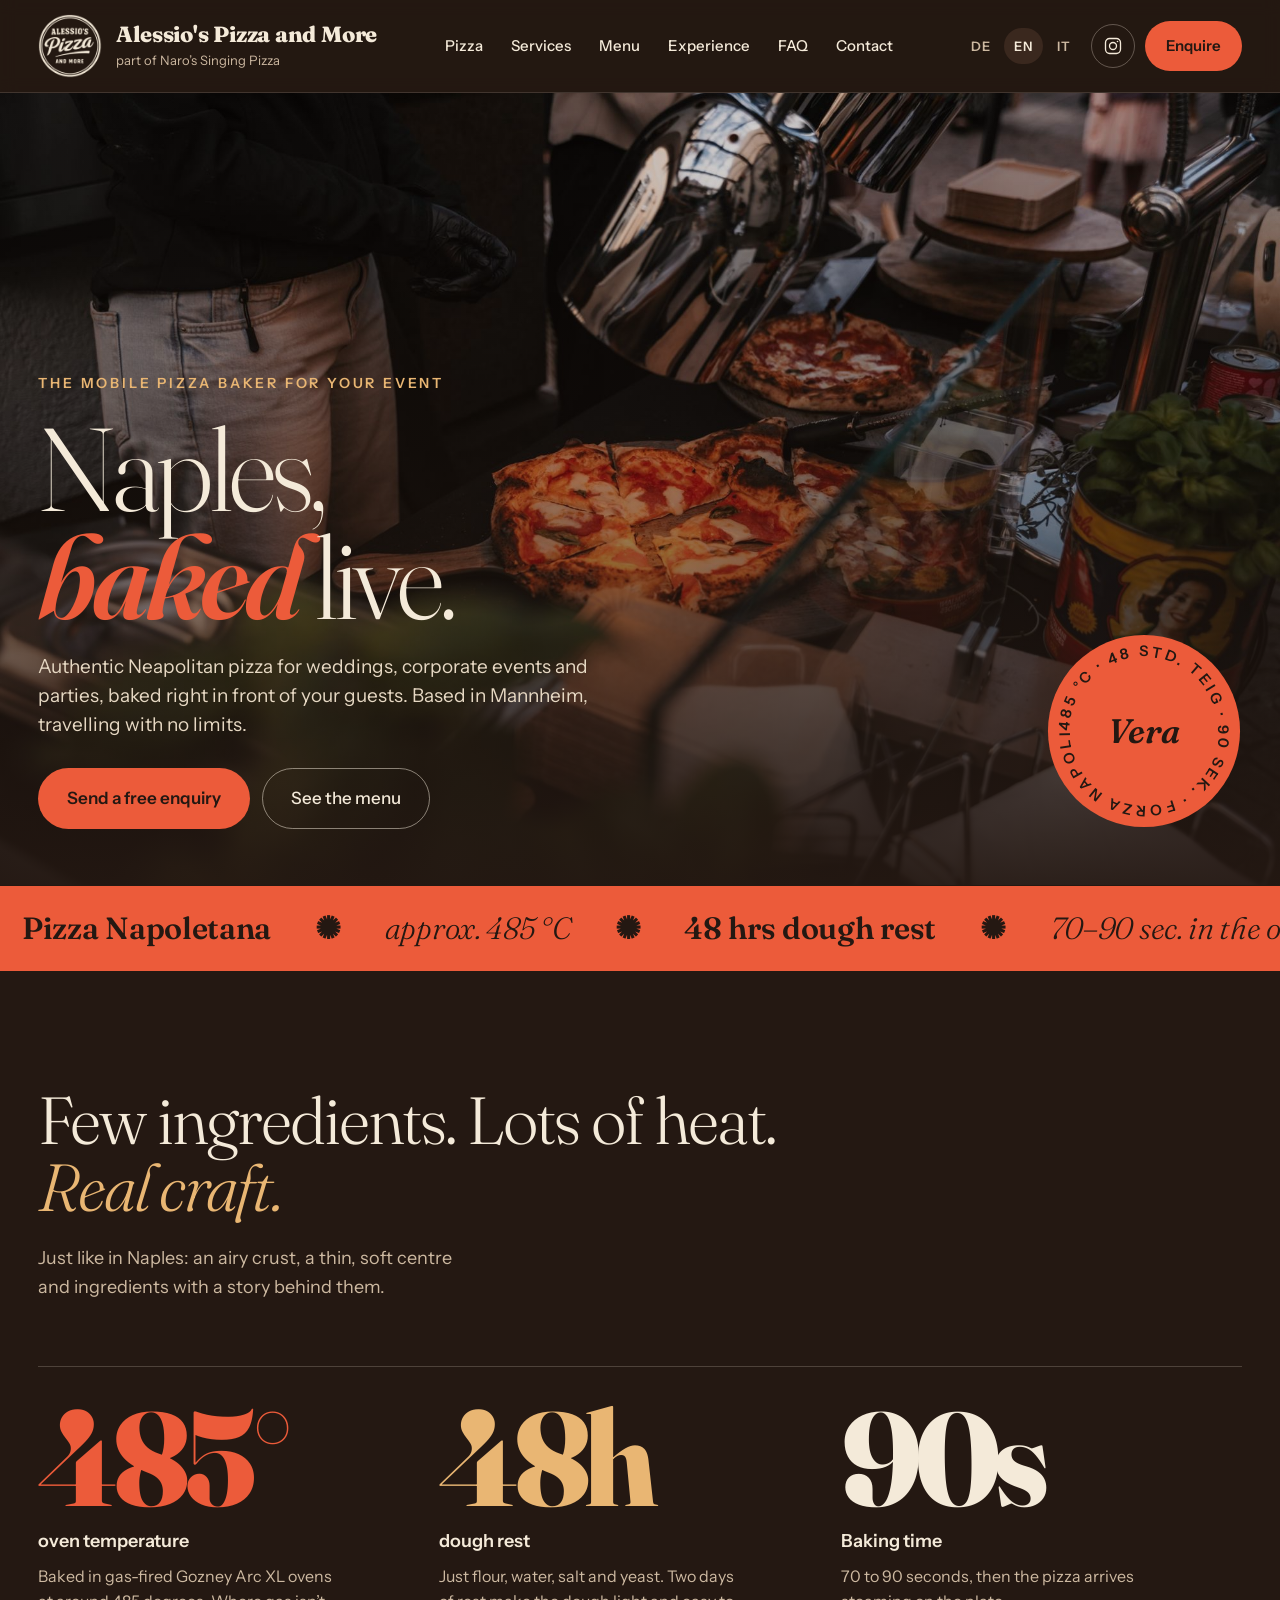
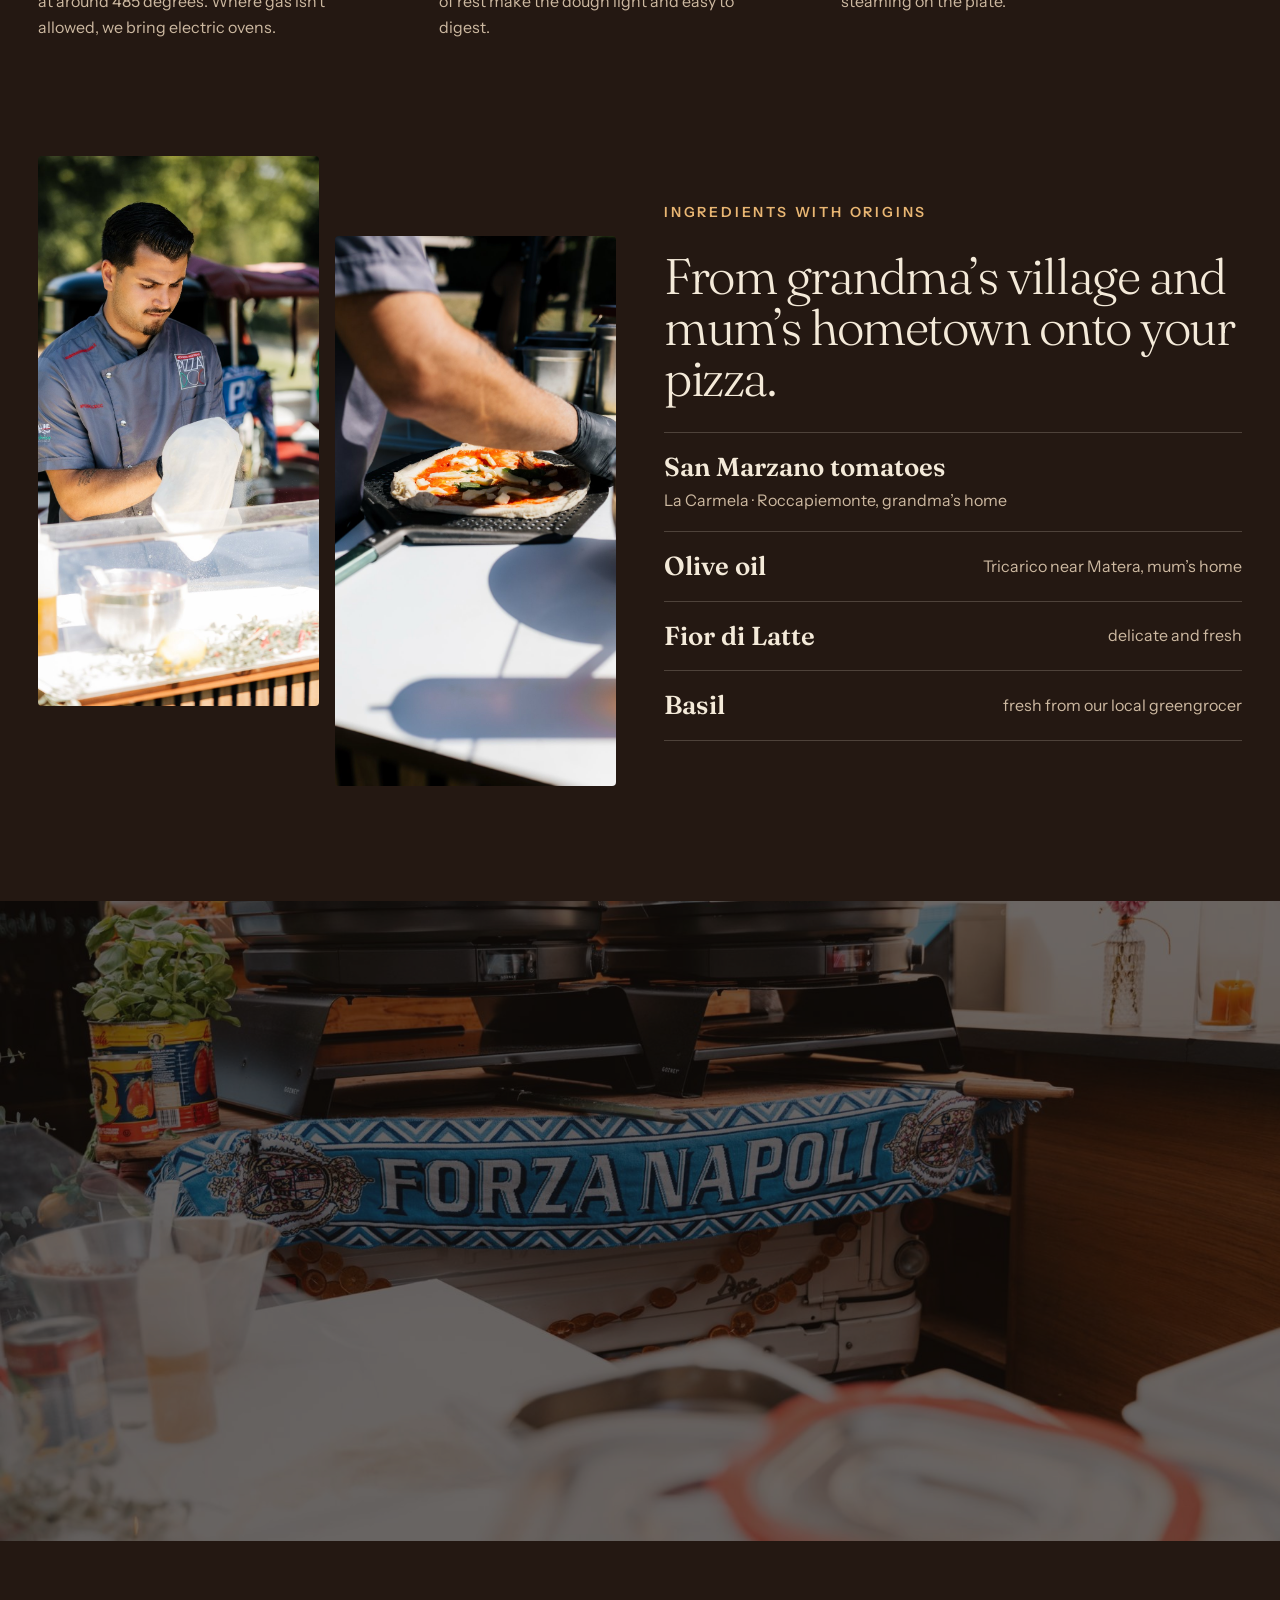
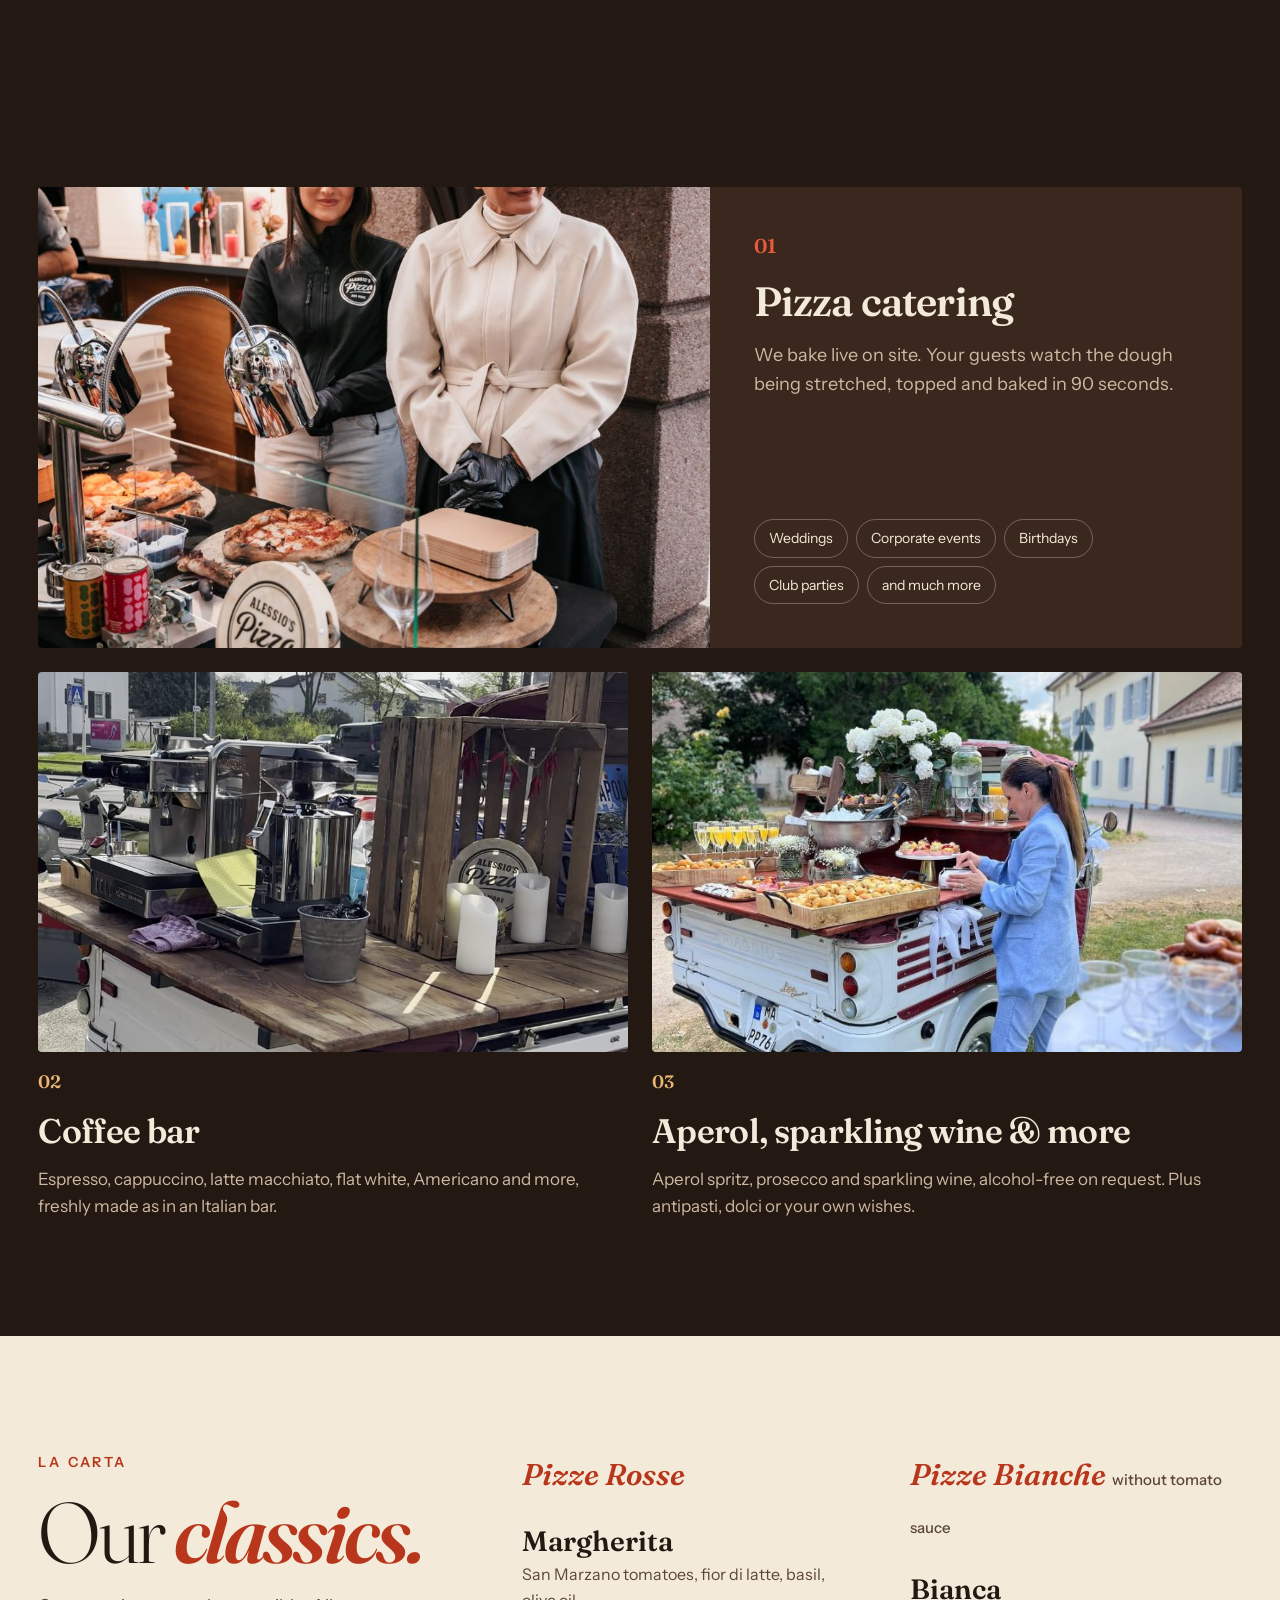
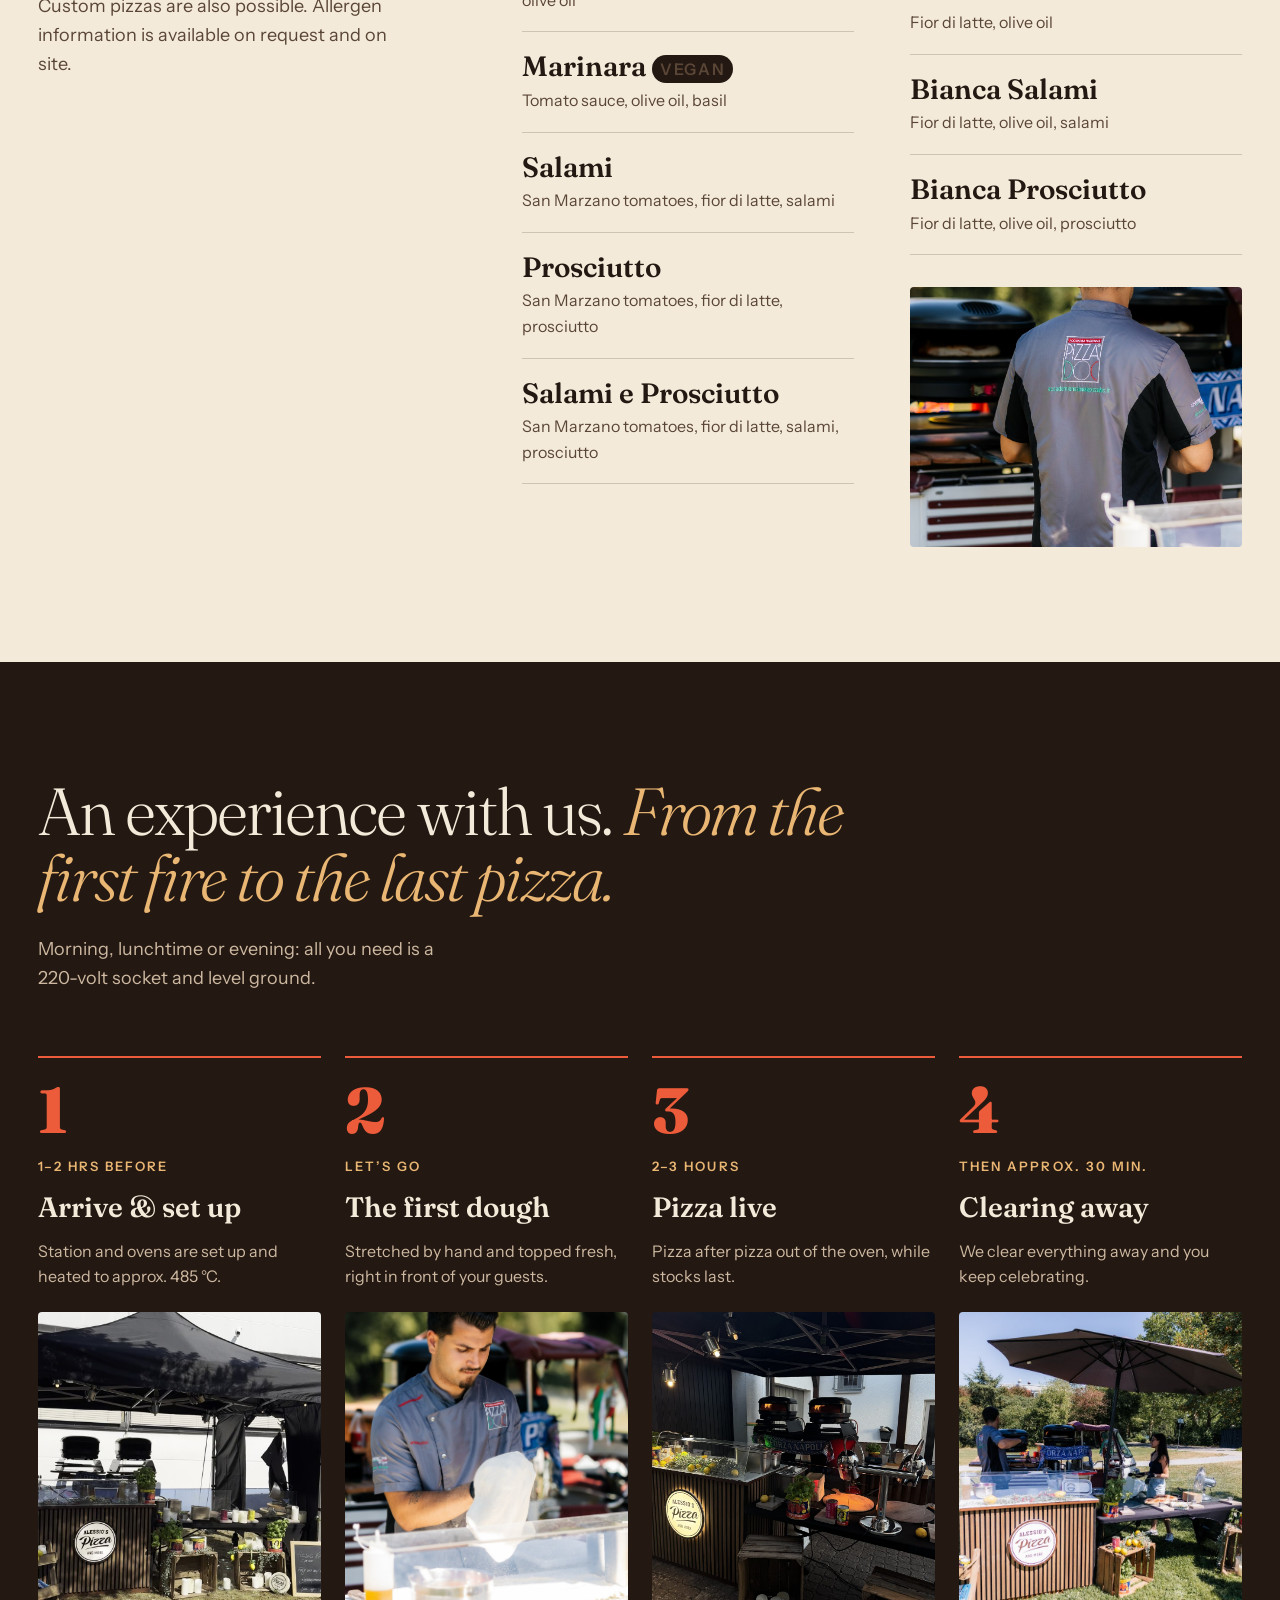
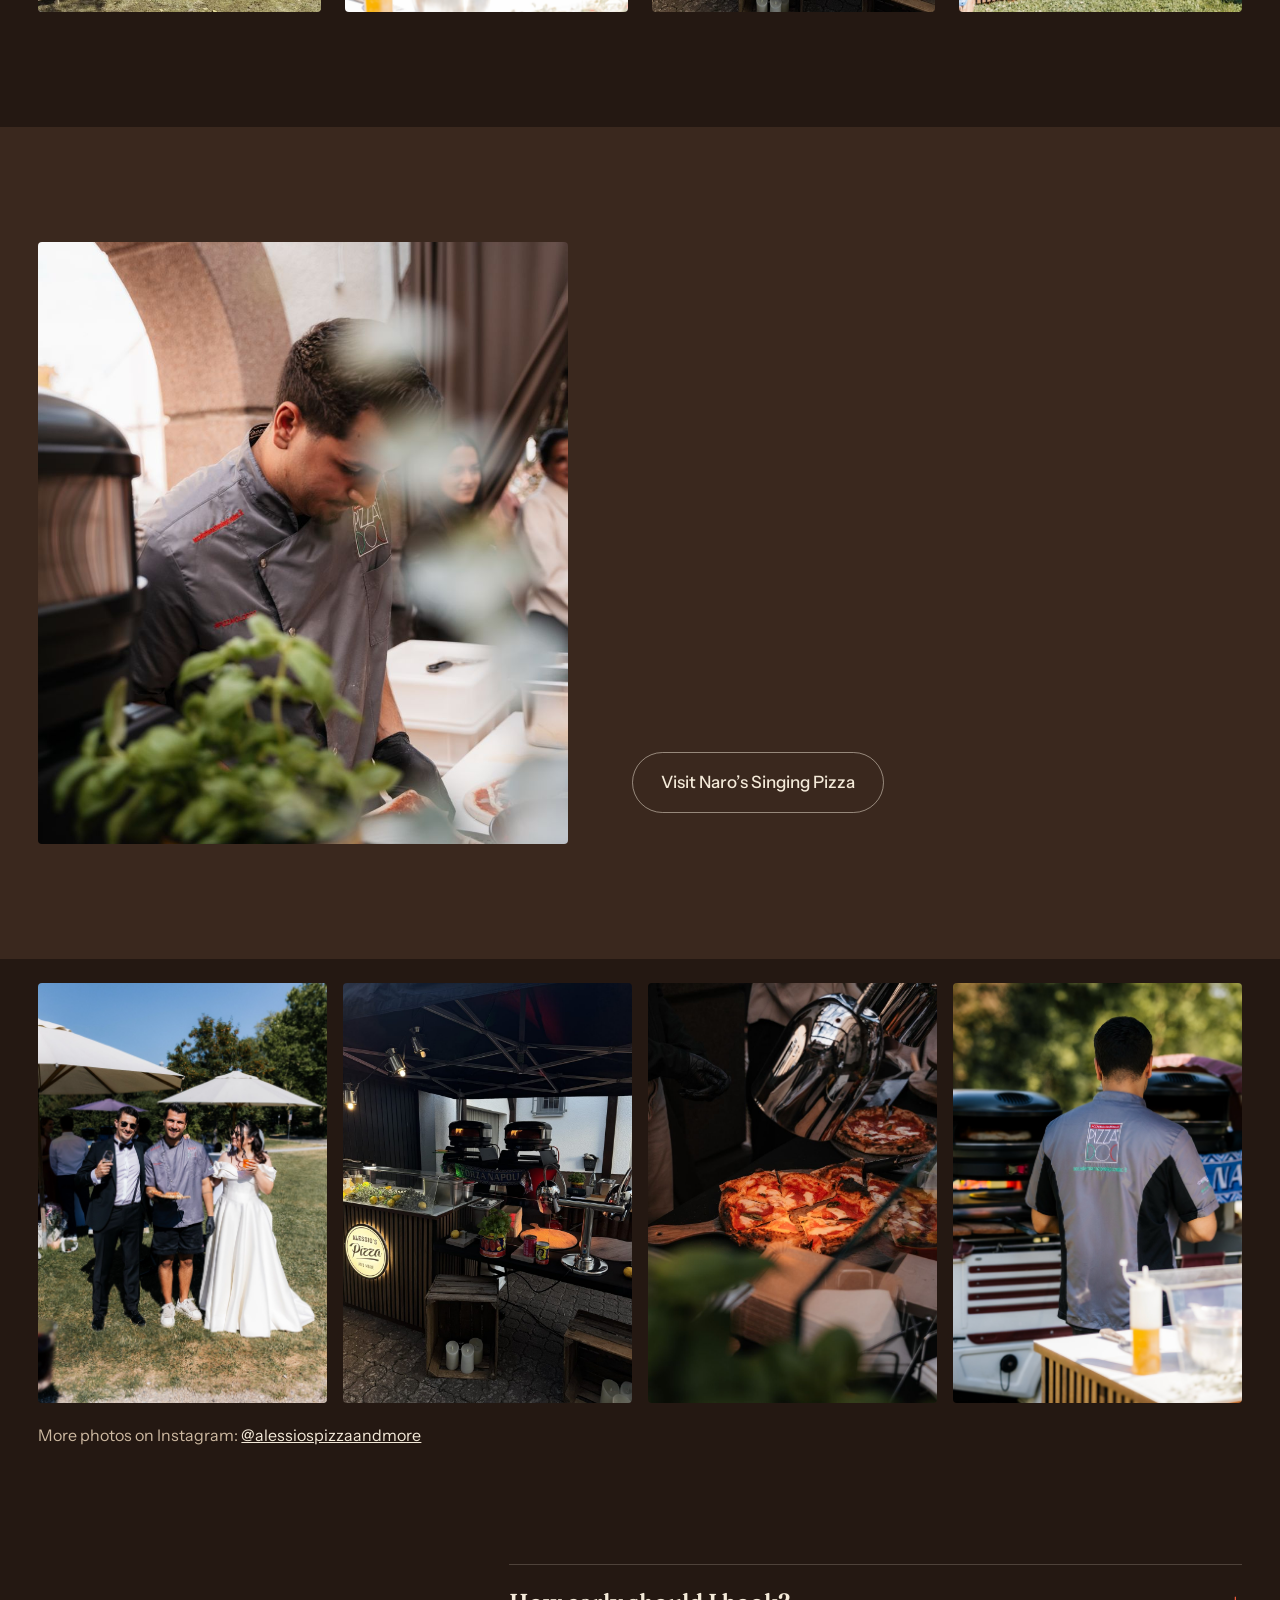
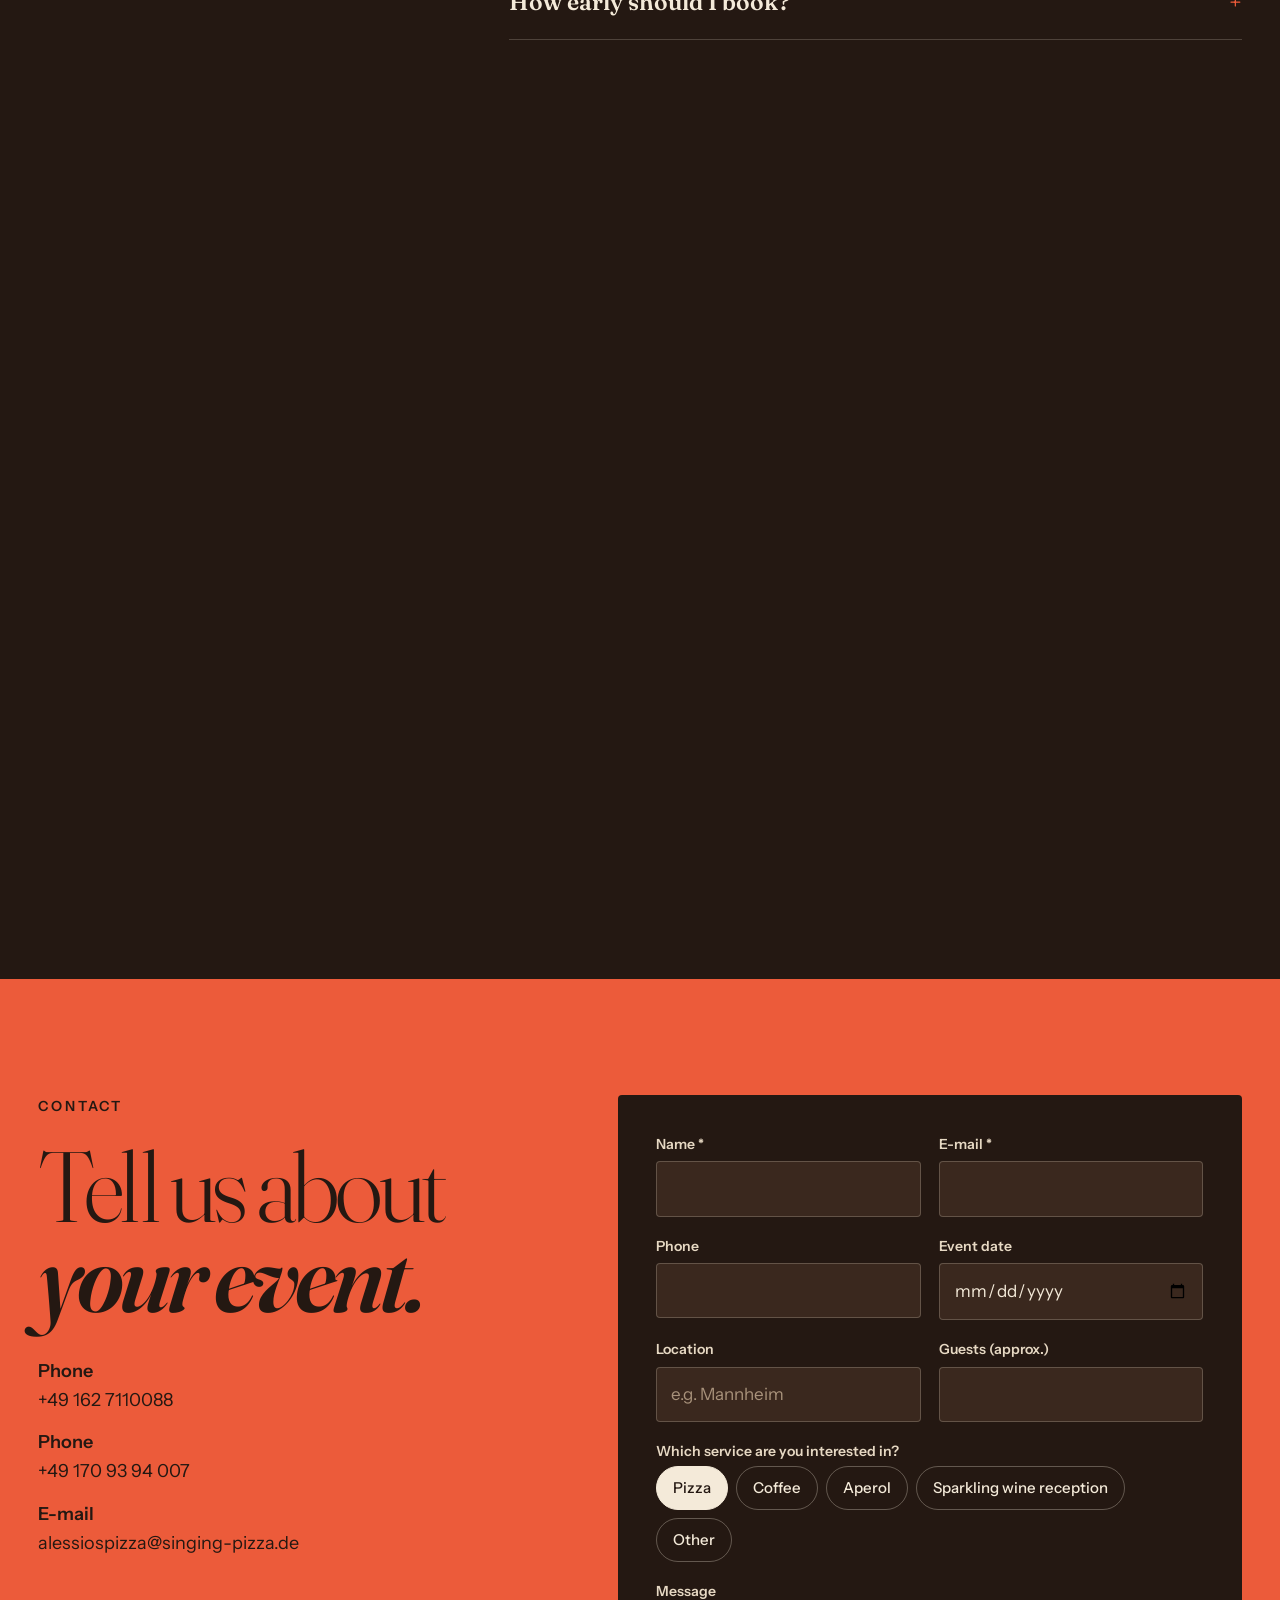
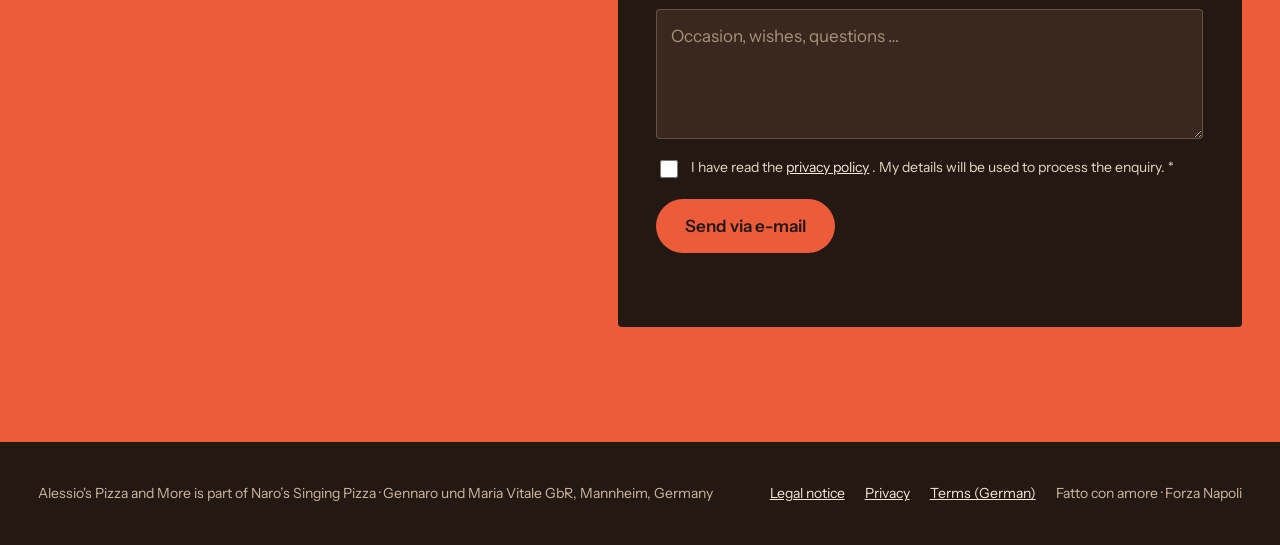
==== en/index.html @ 7fe9c80c "Pizza-Abschnitt: Gasofen und Elektro-Alternative (DE/EN/IT) Co-Authored-By: Claude Opus 5.5 <noreply" ====
<!doctype html>
<html lang="en">
<head>
<meta charset="utf-8">
<meta name="viewport" content="width=device-width, initial-scale=1, viewport-fit=cover">
<title>Pizza catering Mannheim – Alessio's Pizza and More | Neapolitan pizza live</title>
<meta name="description" content="Pizza catering in and around Mannheim – Alessio's Pizza and More: authentic Neapolitan pizza baked live at weddings, corporate events and private parties in and around Mannheim. Part of Naro’s Singing Pizza.">
<link rel="canonical" href="https://alessiovitale10-art.github.io/Alessios-Pizza-and-More/en/">
<meta property="og:type" content="website">
<meta property="og:site_name" content="Alessio's Pizza and More">
<meta property="og:locale" content="en_GB">
<meta property="og:url" content="https://alessiovitale10-art.github.io/Alessios-Pizza-and-More/en/">
<meta property="og:title" content="Alessio's Pizza and More – Neapolitan pizza baked live at your event">
<meta property="og:description" content="Pizza catering in and around Mannheim: authentic Neapolitan pizza, baked live at your event.">
<meta property="og:image" content="https://alessiovitale10-art.github.io/Alessios-Pizza-and-More/assets/img/vorschau-en.jpg">
<meta property="og:image:width" content="1200">
<meta property="og:image:height" content="630">
<meta property="og:image:alt" content="Alessio's Pizza and More – Neapolitan pizza, baked live at your event">
<meta name="twitter:card" content="summary_large_image">
<meta name="theme-color" content="#241812">
<link rel="alternate" hreflang="de" href="https://alessiovitale10-art.github.io/Alessios-Pizza-and-More/">
<link rel="alternate" hreflang="en" href="https://alessiovitale10-art.github.io/Alessios-Pizza-and-More/en/">
<link rel="alternate" hreflang="it" href="https://alessiovitale10-art.github.io/Alessios-Pizza-and-More/it/">
<link rel="alternate" hreflang="x-default" href="https://alessiovitale10-art.github.io/Alessios-Pizza-and-More/">
<link rel="apple-touch-icon" href="../assets/img/logo-original.png">
<script type="application/ld+json">
{
 "@context": "https://schema.org",
 "@type": "FoodEstablishment",
 "@id": "https://alessiovitale10-art.github.io/Alessios-Pizza-and-More/#catering",
 "name": "Alessio's Pizza and More",
 "alternateName": "Alessios Pizza and More",
 "description": "Pizza-Catering mit echter Pizza Napoletana, live gebacken auf Hochzeiten, Firmenfeiern und privaten Festen in Mannheim und Umgebung. Außerdem Kaffee-Bar, Aperol-Bar und Sektempfang.",
 "url": "https://alessiovitale10-art.github.io/Alessios-Pizza-and-More/",
 "image": [
  "https://alessiovitale10-art.github.io/Alessios-Pizza-and-More/assets/img/vorschau-en.jpg",
  "https://alessiovitale10-art.github.io/Alessios-Pizza-and-More/assets/media/pizza-hero.jpg"
 ],
 "logo": "https://alessiovitale10-art.github.io/Alessios-Pizza-and-More/assets/img/logo-original.png",
 "servesCuisine": [
  "Pizza Napoletana",
  "Italienisch"
 ],
 "priceRange": "€€",
 "telephone": "+49 162 7110088",
 "email": "alessiospizza@singing-pizza.de",
 "address": {
  "@type": "PostalAddress",
  "streetAddress": "Hirschhorner Straße 13a",
  "postalCode": "68259",
  "addressLocality": "Mannheim",
  "addressRegion": "Baden-Württemberg",
  "addressCountry": "DE"
 },
 "areaServed": [
  {
   "@type": "City",
   "name": "Mannheim"
  },
  {
   "@type": "AdministrativeArea",
   "name": "Rhein-Neckar"
  }
 ],
 "sameAs": [
  "https://www.instagram.com/alessiospizzaandmore/"
 ],
 "parentOrganization": {
  "@type": "Organization",
  "name": "Naro’s Singing Pizza",
  "url": "https://singing-pizza.de/",
  "legalName": "Gennaro und Maria Vitale GbR"
 },
 "hasMenu": "https://alessiovitale10-art.github.io/Alessios-Pizza-and-More/#karte",
 "availableLanguage": [
  "de",
  "en",
  "it"
 ],
 "makesOffer": [
  {
   "@type": "Offer",
   "itemOffered": {
    "@type": "Service",
    "name": "Pizza-Catering"
   }
  },
  {
   "@type": "Offer",
   "itemOffered": {
    "@type": "Service",
    "name": "Kaffee-Bar"
   }
  },
  {
   "@type": "Offer",
   "itemOffered": {
    "@type": "Service",
    "name": "Aperol & Spritz-Bar"
   }
  },
  {
   "@type": "Offer",
   "itemOffered": {
    "@type": "Service",
    "name": "Sektempfang"
   }
  }
 ]
}
</script>
<link rel="icon" href="../assets/img/logo.png">
<link rel="preload" href="../assets/media/pizza-hero.jpg" as="image">
<link rel="stylesheet" href="../assets/css/fonts2.css?v=202611121534">
<link rel="stylesheet" href="../assets/css/neu.css?v=202611121534">
<!--faq-ld--><script type="application/ld+json">{"@context": "https://schema.org", "@type": "FAQPage", "mainEntity": [{"@type": "Question", "name": "How early should I book?", "acceptedAnswer": {"@type": "Answer", "text": "As early as possible, ideally as soon as your date is set. Weekends in the wedding and summer season in particular book up quickly. Still, feel free to ask at short notice, sometimes it works out."}}, {"@type": "Question", "name": "What happens if it rains?", "acceptedAnswer": {"@type": "Answer", "text": "Rain is no problem for us: we work under our tent or parasol and keep baking as normal. In a storm or thunderstorm we may have to pause briefly. And in severe weather where wind or lightning puts guests and team at risk, safety comes first. We then agree with you on site how to continue."}}, {"@type": "Question", "name": "Are there vegetarian pizzas?", "acceptedAnswer": {"@type": "Answer", "text": "Yes. Our Marinara with tomato sauce, olive oil and basil is even vegan. The Margherita and the Bianca also contain no meat or sausage."}}, {"@type": "Question", "name": "How many pizzas are there?", "acceptedAnswer": {"@type": "Answer", "text": "During your event we keep baking fresh pizzas while stocks last. We agree on the quantity with you beforehand based on your number of guests."}}, {"@type": "Question", "name": "For how many people?", "acceptedAnswer": {"@type": "Answer", "text": "We are flexible: there is no minimum and no maximum number of guests. Whether a small garden party or a large corporate event, just ask us."}}, {"@type": "Question", "name": "What do you need on site?", "acceptedAnswer": {"@type": "Answer", "text": "Just a 220-volt power socket and level ground. We bring ovens, counter, ingredients and equipment; otherwise we are completely self-sufficient."}}, {"@type": "Question", "name": "Do you take care of set-up and clearing away?", "acceptedAnswer": {"@type": "Answer", "text": "Yes. We set up before the event, bake live and clear everything away at the end. You don’t have to worry about a thing."}}, {"@type": "Question", "name": "Can I request my own pizzas?", "acceptedAnswer": {"@type": "Answer", "text": "Of course. The pizzas from our menu are included; custom pizzas are possible for an extra charge. Just ask us."}}, {"@type": "Question", "name": "What about allergens?", "acceptedAnswer": {"@type": "Answer", "text": "Information on allergens and additives is available on request and on site. Ideally, let us know in your enquiry what we should look out for."}}, {"@type": "Question", "name": "Which area do you cover?", "acceptedAnswer": {"@type": "Answer", "text": "We are based in Mannheim, but we travel with no limits. Wherever your event is, just ask and we will find a solution."}}, {"@type": "Question", "name": "Can I book pizza catering and Naro’s Singing Pizza together?", "acceptedAnswer": {"@type": "Answer", "text": "Yes, my father and I also appear together. I make sure all guests are well fed, and Naro brings the atmosphere with music and pizza."}}, {"@type": "Question", "name": "How do I send an enquiry?", "acceptedAnswer": {"@type": "Answer", "text": "Simply use the form below: enter date, location and approximate number of guests and send it by e-mail. You will receive a personal, no-obligation quote from us."}}]}</script><!--/faq-ld-->
</head>
<body>
<a class="skip" href="#inhalt">Skip to content</a>

<header class="kopf">
  <div class="kopf-in">
    <a class="marke" href="#top" aria-label="Alessio's Pizza and More – home">
      <img src="../assets/img/logo-hell.png" alt="" width="64" height="64">
      <span class="marke-txt">
        <span class="marke-name">Alessio's Pizza and More</span>
        <span class="marke-sub">part of Naro’s Singing Pizza</span>
      </span>
    </a>
    <nav class="navi" aria-label="Main menu">
      <a href="#pizza">Pizza</a>
      <a href="#angebot">Services</a>
      <a href="#karte">Menu</a>
      <a href="#erlebnis">Experience</a>
      <a href="#faq">FAQ</a>
      <a href="#kontakt">Contact</a>
    </nav>
    <div class="kopf-rechts">
      <nav class="sprachen" aria-label="Language"><a href="../" hreflang="de" lang="de">DE</a><a href="../en/" hreflang="en" lang="en" aria-current="true">EN</a><a href="../it/" hreflang="it" lang="it">IT</a></nav>
      <a class="rund-btn" href="https://www.instagram.com/alessiospizzaandmore/" target="_blank" rel="noopener" aria-label="Instagram @alessiospizzaandmore"><svg width="20" height="20" viewBox="0 0 24 24" fill="none" stroke="currentColor" stroke-width="1.6" aria-hidden="true"><rect x="3" y="3" width="18" height="18" rx="5"/><circle cx="12" cy="12" r="4.2"/><circle cx="17.4" cy="6.6" r="1" fill="currentColor" stroke="none"/></svg></a>
      <a class="btn btn-tom" href="#kontakt">Enquire</a>
      <details class="mobil-menue">
        <summary class="rund-btn" aria-label="Menu"><span class="burger-linien"></span></summary>
        <nav class="mobil-panel" aria-label="Menu">
          <a href="#pizza">Pizza</a>
          <a href="#angebot">Services</a>
          <a href="#karte">Menu</a>
          <a href="#erlebnis">Experience</a>
          <a href="#ueber-mich">About me</a>
          <a href="#faq">FAQ</a>
          <a href="#kontakt">Contact</a>
          <nav class="sprachen" aria-label="Language"><a href="../" hreflang="de" lang="de">DE</a><a href="../en/" hreflang="en" lang="en" aria-current="true">EN</a><a href="../it/" hreflang="it" lang="it">IT</a></nav>
          <a class="btn btn-tom" href="#kontakt">Enquire</a>
        </nav>
      </details>
    </div>
  </div>
</header>

<main id="inhalt">
  <section class="opener" id="top">
    <img class="opener-bild" src="../assets/media/pizza-hero.jpg" alt="Freshly baked Pizza Napoletana at our station" fetchpriority="high">
    <div class="opener-schleier"></div>
    <div class="opener-in">
      <div class="opener-text">
        <span class="kicker">The mobile pizza baker for your event</span>
        <h1>Naples,<br><em>baked</em> live.</h1>
        <p>Authentic Neapolitan pizza for weddings, corporate events and parties, baked right in front of your guests. Based in Mannheim, travelling with no limits.</p>
        <div class="knopfreihe">
          <a class="btn btn-tom" href="#kontakt">Send a free enquiry</a>
          <a class="btn btn-line" href="#karte">See the menu</a>
        </div>
      </div>
      <div class="stempel" aria-hidden="true">
        <svg viewBox="0 0 200 200">
          <defs><path id="kreis" d="M100,100 m-76,0 a76,76 0 1,1 152,0 a76,76 0 1,1 -152,0"/></defs>
          <circle cx="100" cy="100" r="98" fill="#ec5b3a"/>
          <text font-family="Instrument Sans, sans-serif" font-size="15" font-weight="600" letter-spacing="3.2" fill="#241812"><textPath href="#kreis">485 °C · 48 STD. TEIG · 90 SEK. · FORZA NAPOLI ·</textPath></text>
        </svg>
        <span>Vera</span>
      </div>
    </div>
  </section>

  <div class="laufband" aria-label="Pizza Napoletana: approx. 485 °C, 48 hrs dough rest, 70–90 sec. in the oven">
    <div class="laufband-spur">
      <div class="laufband-teil"><span>Pizza Napoletana</span><span>✺</span><em>approx. 485 °C</em><span>✺</span><span>48 hrs dough rest</span><span>✺</span><em>70–90 sec. in the oven</em><span>✺</span><span>San Marzano</span><span>✺</span><em>Fior di Latte</em><span>✺</span><span>Forza Napoli</span><span>✺</span></div>
      <div class="laufband-teil" aria-hidden="true"><span>Pizza Napoletana</span><span>✺</span><em>approx. 485 °C</em><span>✺</span><span>48 hrs dough rest</span><span>✺</span><em>70–90 sec. in the oven</em><span>✺</span><span>San Marzano</span><span>✺</span><em>Fior di Latte</em><span>✺</span><span>Forza Napoli</span><span>✺</span></div>
    </div>
  </div>

  <section class="sec" id="pizza">
    <div class="sec-head">
      <h2 class="h-xl">Few ingredients. Lots of heat. <em style="color:var(--gold)">Real craft.</em></h2>
      <p class="lead">Just like in Naples: an airy crust, a thin, soft centre and ingredients with a story behind them.</p>
    </div>
    <div class="zahlen">
      <div class="zahl"><b style="color:var(--tom)">485°</b><strong>oven temperature</strong><span>Baked in gas-fired Gozney Arc XL ovens at around 485 degrees. Where gas isn’t allowed, we bring electric ovens.</span></div>
      <div class="zahl"><b style="color:var(--gold)">48h</b><strong>dough rest</strong><span>Just flour, water, salt and yeast. Two days of rest make the dough light and easy to digest.</span></div>
      <div class="zahl"><b>90s</b><strong>Baking time</strong><span>70 to 90 seconds, then the pizza arrives steaming on the plate.</span></div>
    </div>
  </section>

  <section class="zutaten">
    <div class="zutaten-bilder">
      <img src="../assets/media/teig.jpg" alt="Alessio stretching the dough by hand" loading="lazy">
      <img src="../assets/media/belegen.jpg" alt="Topping a Margherita on the peel" loading="lazy">
    </div>
    <div class="zutaten-text">
      <span class="kicker">Ingredients with origins</span>
      <h2>From grandma’s village and mum’s hometown onto your pizza.</h2>
      <ul class="zutaten-liste">
        <li><b>San Marzano tomatoes</b><span>La Carmela · Roccapiemonte, grandma’s home</span></li>
        <li><b>Olive oil</b><span>Tricarico near Matera, mum’s home</span></li>
        <li><b>Fior di Latte</b><span>delicate and fresh</span></li>
        <li><b>Basil</b><span>fresh from our local greengrocer</span></li>
      </ul>
    </div>
  </section>

  <section class="napoli" aria-labelledby="napoli-titel">
    <img src="../assets/media/forza-napoli.jpg" alt="Forza Napoli scarf in front of our pizza ovens" loading="lazy">
    <div class="napoli-schleier"></div>
    <div class="napoli-in">
      <span class="kicker">Napoli nel cuore</span>
      <p class="napoli-titel" id="napoli-titel">Pizza comes from Naples. <em>So do we.</em></p>
      <p>Our roots reach from Campania to Basilicata. Our love for the city, its pizza and its football goes into every dough we bake.</p>
    </div>
  </section>

  <section class="sec" id="angebot">
    <div class="sec-head">
      <h2 class="h-xl">Pizza first. <em style="color:var(--tom)">Or more.</em></h2>
      <p class="lead">Each service is booked on its own. Choose what suits your event.</p>
    </div>
    <a class="angebot-gross" href="#kontakt" id="pizza-catering">
      <img src="../assets/media/team-station.jpg" alt="Our team at the pizza station at an event" loading="lazy">
      <span class="angebot-gross-text">
        <span>
          <span class="nr">01</span>
          <h3>Pizza catering</h3>
          <p>We bake live on site. Your guests watch the dough being stretched, topped and baked in 90 seconds.</p>
        </span>
        <ul class="tags"><li>Weddings</li><li>Corporate events</li><li>Birthdays</li><li>Club parties</li><li>and much more</li></ul>
      </span>
    </a>
    <div class="angebot-klein">
      <article id="kaffee">
        <img class="rund" src="../assets/media/kaffee-ape.jpg" alt="Our coffee bar in the Ape" loading="lazy">
        <span class="nr">02</span>
        <h3>Coffee bar</h3>
        <p>Espresso, cappuccino, latte macchiato, flat white, Americano and more, freshly made as in an Italian bar.</p>
      </article>
      <article id="mehr">
        <img class="rund" src="../assets/media/sektempfang.jpg" alt="Sparkling wine reception with prosecco and finger food at the Ape" loading="lazy">
        <span class="nr">03</span>
        <h3>Aperol, sparkling wine &amp; more</h3>
        <p>Aperol spritz, prosecco and sparkling wine, alcohol-free on request. Plus antipasti, dolci or your own wishes.</p>
      </article>
    </div>
  </section>

  <section class="sec karte" id="karte">
    <div class="karte-in">
      <div class="karte-kopf">
        <span class="kicker">La Carta</span>
        <h2 class="karte-titel">Our <em>classics.</em></h2>
        <p>Custom pizzas are also possible. Allergen information is available on request and on site.</p>
      </div>
      <div class="karte-spalten">
        <div>
          <h3>Pizze Rosse</h3>
          <div class="gericht"><b>Margherita</b><span>San Marzano tomatoes, fior di latte, basil, olive oil</span></div>
          <div class="gericht"><b>Marinara <span class="vegan">Vegan</span></b><span>Tomato sauce, olive oil, basil</span></div>
          <div class="gericht"><b>Salami</b><span>San Marzano tomatoes, fior di latte, salami</span></div>
          <div class="gericht"><b>Prosciutto</b><span>San Marzano tomatoes, fior di latte, prosciutto</span></div>
          <div class="gericht"><b>Salami e Prosciutto</b><span>San Marzano tomatoes, fior di latte, salami, prosciutto</span></div>
        </div>
        <div>
          <h3>Pizze Bianche <small>without tomato sauce</small></h3>
          <div class="gericht"><b>Bianca</b><span>Fior di latte, olive oil</span></div>
          <div class="gericht"><b>Bianca Salami</b><span>Fior di latte, olive oil, salami</span></div>
          <div class="gericht"><b>Bianca Prosciutto</b><span>Fior di latte, olive oil, prosciutto</span></div>
          <img class="rund" src="../assets/media/pizzadoc.jpg" alt="Pizzaiolo in a Pizza DOC shirt at the ovens" loading="lazy">
        </div>
      </div>
    </div>
  </section>

  <section class="sec" id="erlebnis">
    <div class="sec-head">
      <h2 class="h-xl">An experience with us. <em style="color:var(--gold)">From the first fire to the last pizza.</em></h2>
      <p class="lead">Morning, lunchtime or evening: all you need is a 220-volt socket and level ground.</p>
    </div>
    <ol class="schritte">
      <li><span class="schritt-nr">1</span><span class="schritt-zeit">1–2 hrs before</span><h3>Arrive &amp; set up</h3><p>Station and ovens are set up and heated to approx. 485 °C.</p><img class="rund" src="../assets/media/zelt.jpg" alt="Pizza tent on a summer lawn" loading="lazy"></li>
      <li><span class="schritt-nr">2</span><span class="schritt-zeit">Let’s go</span><h3>The first dough</h3><p>Stretched by hand and topped fresh, right in front of your guests.</p><img class="rund" src="../assets/media/teig.jpg" alt="The dough is stretched by hand" loading="lazy"></li>
      <li><span class="schritt-nr">3</span><span class="schritt-zeit">2–3 hours</span><h3>Pizza live</h3><p>Pizza after pizza out of the oven, while stocks last.</p><img class="rund" src="../assets/media/abendstation.jpg" alt="Pizza station in the evening with two ovens" loading="lazy"></li>
      <li><span class="schritt-nr">4</span><span class="schritt-zeit">Then approx. 30 min.</span><h3>Clearing away</h3><p>We clear everything away and you keep celebrating.</p><img class="rund" src="../assets/media/station-wiese.jpg" alt="Pizza station with Ape and parasol on a lawn" loading="lazy"></li>
    </ol>
  </section>

  <section class="sec ueber" id="ueber-mich">
    <img class="rund" src="../assets/media/alessio.jpg" alt="Alessio at work at the pizza station" loading="lazy">
    <div class="ueber-text">
      <span class="kicker">Chi sono</span>
      <h2 class="ueber-titel">Ciao, I’m <em>Alessio.</em></h2>
      <p>Pizza runs in our family. My father Gennaro, known to everyone as Naro, has been performing at events with Naro’s Singing Pizza for years, with show, singing and real Neapolitan pizza.</p>
      <p>After ten years at his side, my own concept was born: Alessio's Pizza and More, focused entirely on the pizza. And if you want both, we also appear together.</p>
      <p class="zitat">With us you are not just a customer, you are a little bit part of the famiglia.</p>
      <a class="btn btn-line" href="https://singing-pizza.de/" target="_blank" rel="noopener">Visit Naro’s Singing Pizza</a>
    </div>
  </section>

  <section class="galerie" aria-label="Moments from our events">
    <img class="rund" src="../assets/media/hochzeit.jpg" alt="Alessio with the bride and groom and fresh pizza at a wedding" loading="lazy">
    <img class="rund" src="../assets/media/abendstation.jpg" alt="Pizza station in the evening" loading="lazy">
    <img class="rund" src="../assets/media/pizza-hero.jpg" alt="Freshly baked Margherita" loading="lazy">
    <img class="rund" src="../assets/media/pizzadoc.jpg" alt="Pizzaiolo at the ovens" loading="lazy">
  </section>
  <p class="galerie-hinweis">More photos on Instagram: <a href="https://www.instagram.com/alessiospizzaandmore/" target="_blank" rel="noopener">@alessiospizzaandmore</a></p>

  <section class="sec" id="faq">
    <div class="faq-wrap">
      <div class="faq-kopf">
        <span class="kicker">FAQ</span>
        <h2 class="h-xl">Good <em>questions.</em></h2>
      </div>
      <div class="faq-liste">
        <details class="faq-item">
          <summary>How early should I book?</summary>
          <p>As early as possible, ideally as soon as your date is set. Weekends in the wedding and summer season in particular book up quickly. Still, feel free to ask at short notice, sometimes it works out.</p>
        </details>
        <details class="faq-item">
          <summary>What happens if it rains?</summary>
          <p>Rain is no problem for us: we work under our tent or parasol and keep baking as normal. In a storm or thunderstorm we may have to pause briefly. And in severe weather where wind or lightning puts guests and team at risk, safety comes first. We then agree with you on site how to continue.</p>
        </details>
        <details class="faq-item">
          <summary>Are there vegetarian pizzas?</summary>
          <p>Yes. Our Marinara with tomato sauce, olive oil and basil is even vegan. The Margherita and the Bianca also contain no meat or sausage.</p>
        </details>
        <details class="faq-item">
          <summary>How many pizzas are there?</summary>
          <p>During your event we keep baking fresh pizzas while stocks last. We agree on the quantity with you beforehand based on your number of guests.</p>
        </details>
        <details class="faq-item">
          <summary>For how many people?</summary>
          <p>We are flexible: there is no minimum and no maximum number of guests. Whether a small garden party or a large corporate event, just ask us.</p>
        </details>
        <details class="faq-item">
          <summary>What do you need on site?</summary>
          <p>Just a 220-volt power socket and level ground. We bring ovens, counter, ingredients and equipment; otherwise we are completely self-sufficient.</p>
        </details>
        <details class="faq-item">
          <summary>Do you take care of set-up and clearing away?</summary>
          <p>Yes. We set up before the event, bake live and clear everything away at the end. You don’t have to worry about a thing.</p>
        </details>
        <details class="faq-item">
          <summary>Can I request my own pizzas?</summary>
          <p>Of course. The pizzas from our menu are included; custom pizzas are possible for an extra charge. Just ask us.</p>
        </details>
        <details class="faq-item">
          <summary>What about allergens?</summary>
          <p>Information on allergens and additives is available on request and on site. Ideally, let us know in your enquiry what we should look out for.</p>
        </details>
        <details class="faq-item">
          <summary>Which area do you cover?</summary>
          <p>We are based in Mannheim, but we travel with no limits. Wherever your event is, just ask and we will find a solution.</p>
        </details>
        <details class="faq-item">
          <summary>Can I book pizza catering and Naro’s Singing Pizza together?</summary>
          <p>Yes, my father and I also appear together. I make sure all guests are well fed, and Naro brings the atmosphere with music and pizza.</p>
        </details>
        <details class="faq-item">
          <summary>How do I send an enquiry?</summary>
          <p>Simply use the form below: enter date, location and approximate number of guests and send it by e-mail. You will receive a personal, no-obligation quote from us.</p>
        </details>
      </div>
    </div>
  </section>

  <section class="sec kontakt" id="kontakt">
    <div class="kontakt-in">
      <div class="kontakt-text">
        <span class="kicker">Contact</span>
        <h2 class="kontakt-titel">Tell us about <em>your event.</em></h2>
        <div class="kontakt-daten">
          <span><strong>Phone</strong><br><a href="tel:+491627110088">+49 162 7110088</a></span>
          <span><strong>Phone</strong><br><a href="tel:+491709394007">+49 170 93 94 007</a></span>
          <span><strong>E-mail</strong><br><a href="mailto:alessiospizza@singing-pizza.de">alessiospizza@singing-pizza.de</a></span>
        </div>
      </div>
      <form class="formular" id="anfrage-form" novalidate>
        <div class="feld"><label for="f-name">Name *</label><input id="f-name" name="name" autocomplete="name" required></div>
        <div class="feld"><label for="f-mail">E-mail *</label><input id="f-mail" name="email" type="email" autocomplete="email" required></div>
        <div class="feld"><label for="f-tel">Phone</label><input id="f-tel" name="telefon" type="tel" autocomplete="tel"></div>
        <div class="feld"><label for="f-datum">Event date</label><input id="f-datum" name="datum" type="date"></div>
        <div class="feld"><label for="f-ort">Location</label><input id="f-ort" name="ort" placeholder="e.g. Mannheim"></div>
        <div class="feld"><label for="f-gaeste">Guests (approx.)</label><input id="f-gaeste" name="gaeste" type="number" min="1" inputmode="numeric"></div>
        <fieldset class="feld breit">
          <legend>Which service are you interested in?</legend>
          <div class="auswahl">
            <label><input type="radio" name="leistung" value="Pizza catering" checked><span>Pizza</span></label>
            <label><input type="radio" name="leistung" value="Coffee bar"><span>Coffee</span></label>
            <label><input type="radio" name="leistung" value="Aperol &amp; spritz bar"><span>Aperol</span></label>
            <label><input type="radio" name="leistung" value="Sparkling wine reception"><span>Sparkling wine reception</span></label>
            <label><input type="radio" name="leistung" value="Other"><span>Other</span></label>
          </div>
        </fieldset>
        <div class="feld breit"><label for="f-text">Message</label><textarea id="f-text" name="nachricht" placeholder="Occasion, wishes, questions …"></textarea></div>
        <label class="check breit" for="f-ds"><input type="checkbox" id="f-ds" required> <span>I have read the <a href="../datenschutz.html">privacy policy</a> . My details will be used to process the enquiry. *</span></label>
        <button class="btn btn-tom breit" type="submit" data-kanal="email">Send via e-mail</button>
        <span class="form-status" id="form-status" role="status"></span>
      </form>
    </div>
  </section>
</main>

<footer class="fuss">
  <span>Alessio's Pizza and More is part of Naro’s Singing Pizza · Gennaro und Maria Vitale GbR, Mannheim, Germany</span>
  <nav aria-label="Legal"><a href="../impressum.html">Legal notice</a><a href="../datenschutz.html">Privacy</a><a href="../agb.html">Terms (German)</a><span>Fatto con amore · Forza Napoli</span></nav>
</footer>

<script src="../assets/js/main.js?v=202611121534"></script>
</body>
</html>
---- assets/css/fonts2.css ----
/* Schriften lokal eingebunden (DSGVO) – Quelle: Google Fonts, SIL Open Font License */
@font-face {
  font-family: 'Fraunces';
  font-style: italic;
  font-weight: 300;
  font-display: swap;
  src: url(../fonts/Fraunces-6cc8f67d.woff2) format('woff2');
  unicode-range: U+0100-02BA, U+02BD-02C5, U+02C7-02CC, U+02CE-02D7, U+02DD-02FF, U+0304, U+0308, U+0329, U+1D00-1DBF, U+1E00-1E9F, U+1EF2-1EFF, U+2020, U+20A0-20AB, U+20AD-20C4, U+2113, U+2C60-2C7F, U+A720-A7FF;
}
@font-face {
  font-family: 'Fraunces';
  font-style: italic;
  font-weight: 300;
  font-display: swap;
  src: url(../fonts/Fraunces-feced23e.woff2) format('woff2');
  unicode-range: U+0000-00FF, U+0131, U+0152-0153, U+02BB-02BC, U+02C6, U+02DA, U+02DC, U+0304, U+0308, U+0329, U+2000-206F, U+20AC, U+2122, U+2191, U+2193, U+2212, U+2215, U+FEFF, U+FFFD;
}
@font-face {
  font-family: 'Fraunces';
  font-style: italic;
  font-weight: 600;
  font-display: swap;
  src: url(../fonts/Fraunces-6cc8f67d.woff2) format('woff2');
  unicode-range: U+0100-02BA, U+02BD-02C5, U+02C7-02CC, U+02CE-02D7, U+02DD-02FF, U+0304, U+0308, U+0329, U+1D00-1DBF, U+1E00-1E9F, U+1EF2-1EFF, U+2020, U+20A0-20AB, U+20AD-20C4, U+2113, U+2C60-2C7F, U+A720-A7FF;
}
@font-face {
  font-family: 'Fraunces';
  font-style: italic;
  font-weight: 600;
  font-display: swap;
  src: url(../fonts/Fraunces-feced23e.woff2) format('woff2');
  unicode-range: U+0000-00FF, U+0131, U+0152-0153, U+02BB-02BC, U+02C6, U+02DA, U+02DC, U+0304, U+0308, U+0329, U+2000-206F, U+20AC, U+2122, U+2191, U+2193, U+2212, U+2215, U+FEFF, U+FFFD;
}
@font-face {
  font-family: 'Fraunces';
  font-style: normal;
  font-weight: 300;
  font-display: swap;
  src: url(../fonts/Fraunces-79671606.woff2) format('woff2');
  unicode-range: U+0100-02BA, U+02BD-02C5, U+02C7-02CC, U+02CE-02D7, U+02DD-02FF, U+0304, U+0308, U+0329, U+1D00-1DBF, U+1E00-1E9F, U+1EF2-1EFF, U+2020, U+20A0-20AB, U+20AD-20C4, U+2113, U+2C60-2C7F, U+A720-A7FF;
}
@font-face {
  font-family: 'Fraunces';
  font-style: normal;
  font-weight: 300;
  font-display: swap;
  src: url(../fonts/Fraunces-39ce2001.woff2) format('woff2');
  unicode-range: U+0000-00FF, U+0131, U+0152-0153, U+02BB-02BC, U+02C6, U+02DA, U+02DC, U+0304, U+0308, U+0329, U+2000-206F, U+20AC, U+2122, U+2191, U+2193, U+2212, U+2215, U+FEFF, U+FFFD;
}
@font-face {
  font-family: 'Fraunces';
  font-style: normal;
  font-weight: 600;
  font-display: swap;
  src: url(../fonts/Fraunces-79671606.woff2) format('woff2');
  unicode-range: U+0100-02BA, U+02BD-02C5, U+02C7-02CC, U+02CE-02D7, U+02DD-02FF, U+0304, U+0308, U+0329, U+1D00-1DBF, U+1E00-1E9F, U+1EF2-1EFF, U+2020, U+20A0-20AB, U+20AD-20C4, U+2113, U+2C60-2C7F, U+A720-A7FF;
}
@font-face {
  font-family: 'Fraunces';
  font-style: normal;
  font-weight: 600;
  font-display: swap;
  src: url(../fonts/Fraunces-39ce2001.woff2) format('woff2');
  unicode-range: U+0000-00FF, U+0131, U+0152-0153, U+02BB-02BC, U+02C6, U+02DA, U+02DC, U+0304, U+0308, U+0329, U+2000-206F, U+20AC, U+2122, U+2191, U+2193, U+2212, U+2215, U+FEFF, U+FFFD;
}
@font-face {
  font-family: 'Fraunces';
  font-style: normal;
  font-weight: 800;
  font-display: swap;
  src: url(../fonts/Fraunces-79671606.woff2) format('woff2');
  unicode-range: U+0100-02BA, U+02BD-02C5, U+02C7-02CC, U+02CE-02D7, U+02DD-02FF, U+0304, U+0308, U+0329, U+1D00-1DBF, U+1E00-1E9F, U+1EF2-1EFF, U+2020, U+20A0-20AB, U+20AD-20C4, U+2113, U+2C60-2C7F, U+A720-A7FF;
}
@font-face {
  font-family: 'Fraunces';
  font-style: normal;
  font-weight: 800;
  font-display: swap;
  src: url(../fonts/Fraunces-39ce2001.woff2) format('woff2');
  unicode-range: U+0000-00FF, U+0131, U+0152-0153, U+02BB-02BC, U+02C6, U+02DA, U+02DC, U+0304, U+0308, U+0329, U+2000-206F, U+20AC, U+2122, U+2191, U+2193, U+2212, U+2215, U+FEFF, U+FFFD;
}
@font-face {
  font-family: 'Instrument Sans';
  font-style: normal;
  font-weight: 400;
  font-stretch: 100%;
  font-display: swap;
  src: url(../fonts/InstrumentSans-284bb947.woff2) format('woff2');
  unicode-range: U+0100-02BA, U+02BD-02C5, U+02C7-02CC, U+02CE-02D7, U+02DD-02FF, U+0304, U+0308, U+0329, U+1D00-1DBF, U+1E00-1E9F, U+1EF2-1EFF, U+2020, U+20A0-20AB, U+20AD-20C4, U+2113, U+2C60-2C7F, U+A720-A7FF;
}
@font-face {
  font-family: 'Instrument Sans';
  font-style: normal;
  font-weight: 400;
  font-stretch: 100%;
  font-display: swap;
  src: url(../fonts/InstrumentSans-046090ca.woff2) format('woff2');
  unicode-range: U+0000-00FF, U+0131, U+0152-0153, U+02BB-02BC, U+02C6, U+02DA, U+02DC, U+0304, U+0308, U+0329, U+2000-206F, U+20AC, U+2122, U+2191, U+2193, U+2212, U+2215, U+FEFF, U+FFFD;
}
@font-face {
  font-family: 'Instrument Sans';
  font-style: normal;
  font-weight: 500;
  font-stretch: 100%;
  font-display: swap;
  src: url(../fonts/InstrumentSans-284bb947.woff2) format('woff2');
  unicode-range: U+0100-02BA, U+02BD-02C5, U+02C7-02CC, U+02CE-02D7, U+02DD-02FF, U+0304, U+0308, U+0329, U+1D00-1DBF, U+1E00-1E9F, U+1EF2-1EFF, U+2020, U+20A0-20AB, U+20AD-20C4, U+2113, U+2C60-2C7F, U+A720-A7FF;
}
@font-face {
  font-family: 'Instrument Sans';
  font-style: normal;
  font-weight: 500;
  font-stretch: 100%;
  font-display: swap;
  src: url(../fonts/InstrumentSans-046090ca.woff2) format('woff2');
  unicode-range: U+0000-00FF, U+0131, U+0152-0153, U+02BB-02BC, U+02C6, U+02DA, U+02DC, U+0304, U+0308, U+0329, U+2000-206F, U+20AC, U+2122, U+2191, U+2193, U+2212, U+2215, U+FEFF, U+FFFD;
}
@font-face {
  font-family: 'Instrument Sans';
  font-style: normal;
  font-weight: 600;
  font-stretch: 100%;
  font-display: swap;
  src: url(../fonts/InstrumentSans-284bb947.woff2) format('woff2');
  unicode-range: U+0100-02BA, U+02BD-02C5, U+02C7-02CC, U+02CE-02D7, U+02DD-02FF, U+0304, U+0308, U+0329, U+1D00-1DBF, U+1E00-1E9F, U+1EF2-1EFF, U+2020, U+20A0-20AB, U+20AD-20C4, U+2113, U+2C60-2C7F, U+A720-A7FF;
}
@font-face {
  font-family: 'Instrument Sans';
  font-style: normal;
  font-weight: 600;
  font-stretch: 100%;
  font-display: swap;
  src: url(../fonts/InstrumentSans-046090ca.woff2) format('woff2');
  unicode-range: U+0000-00FF, U+0131, U+0152-0153, U+02BB-02BC, U+02C6, U+02DA, U+02DC, U+0304, U+0308, U+0329, U+2000-206F, U+20AC, U+2122, U+2191, U+2193, U+2212, U+2215, U+FEFF, U+FFFD;
}
---- assets/css/neu.css ----
/* Alessio's Pizza and More – Design 2 (Magazin-Look) */
:root {
  --esp: #241812;      /* Espresso-Braun, Grund */
  --mar: #3a281e;      /* Marone, Wechselfläche */
  --cream: #f4ead9;
  --soft: #e6d8c3;
  --muted: #cdb9a1;
  --tom: #ec5b3a;      /* Tomatenrot */
  --tom-dark: #b8361b; /* Tomatenrot auf Creme */
  --gold: #e9b673;
  --azzurro: #8cc6ea;
  --ink-dark: #5a4636;
  --line: rgba(244, 234, 217, .2);
  --gut: clamp(16px, 3vw, 48px);
  --serif: 'Fraunces', Georgia, serif;
  --sans: 'Instrument Sans', system-ui, -apple-system, 'Segoe UI', sans-serif;
}
*, *::before, *::after { box-sizing: border-box; }
html { scroll-behavior: smooth; -webkit-text-size-adjust: 100%; }
body { margin: 0; background: var(--esp); color: var(--cream); font-family: var(--sans); font-size: 17px; line-height: 1.6; overflow-x: hidden; }
img, video { display: block; max-width: 100%; }
a { color: var(--cream); }
a:hover { color: var(--tom); }
h1, h2, h3, p { margin: 0; }
em { font-style: italic; }
:focus-visible { outline: 2px solid var(--gold); outline-offset: 3px; }
.skip { position: absolute; left: -9999px; top: 0; background: var(--cream); color: var(--esp); padding: .6rem 1rem; z-index: 100; }
.skip:focus { left: 1rem; top: 1rem; }

.kicker { font-size: 14px; font-weight: 600; letter-spacing: .2em; text-transform: uppercase; color: var(--gold); }
.h-xl { font-family: var(--serif); font-weight: 300; font-size: clamp(44px, 5.2vw, 72px); line-height: 1; letter-spacing: -.03em; }
.h-xl em { font-weight: 300; }
.lead { font-size: 18px; line-height: 1.6; color: var(--muted); max-width: 420px; }
.btn { display: inline-flex; align-items: center; justify-content: center; text-decoration: none; font-weight: 600; font-size: 17px; padding: 16px 28px; border-radius: 999px; border: 1.5px solid transparent; cursor: pointer; font-family: var(--sans); transition: transform .2s ease, background-color .2s, color .2s; }
.btn:hover { transform: translateY(-2px); }
.btn-tom { background: var(--tom); color: var(--esp); }
.btn-tom:hover { background: var(--cream); color: var(--esp); }
.btn-line { border-color: rgba(244, 234, 217, .5); color: var(--cream); font-weight: 500; }
.btn-line:hover { border-color: var(--cream); color: var(--cream); }
.btn-dark { background: var(--esp); color: var(--cream); }
.btn-dark:hover { background: var(--mar); color: var(--cream); }
.sec { padding: clamp(72px, 9vw, 120px) var(--gut); }
.sec-head { display: flex; flex-wrap: wrap; justify-content: space-between; align-items: flex-end; gap: 24px; margin-bottom: clamp(36px, 5vw, 64px); }
.sec-head .h-xl { max-width: 860px; }
.rund { border-radius: 4px; object-fit: cover; width: 100%; }

/* Kopfzeile */
.kopf { position: sticky; top: 0; z-index: 50; background: rgba(36, 24, 18, .96); backdrop-filter: blur(8px); border-bottom: 1px solid rgba(244, 234, 217, .14); }
.kopf-in { display: flex; align-items: center; justify-content: space-between; gap: 16px; padding: 14px var(--gut); }
.marke { display: flex; align-items: center; gap: 14px; text-decoration: none; color: var(--cream); min-width: 0; }
.marke:hover { color: var(--cream); }
.marke img { width: 64px; height: 64px; flex: none; }
.marke-txt { display: flex; flex-direction: column; gap: 2px; min-width: 0; }
.marke-name { font-family: var(--serif); font-weight: 800; font-size: 22px; letter-spacing: -.01em; white-space: nowrap; line-height: 1.2; }
.marke-sub { font-size: 13px; color: var(--muted); white-space: nowrap; }
.navi { display: flex; gap: 28px; font-size: 15px; font-weight: 500; }
.navi a { text-decoration: none; }
.kopf-rechts { display: flex; align-items: center; gap: 10px; flex: none; }
.sprachen { display: flex; gap: 4px; font-size: 13px; font-weight: 600; letter-spacing: .06em; }
.sprachen a { text-decoration: none; padding: 8px 10px; border-radius: 999px; color: var(--muted); }
.sprachen a[aria-current] { background: var(--mar); color: var(--cream); }
.rund-btn { width: 44px; height: 44px; border-radius: 999px; border: 1px solid rgba(244, 234, 217, .3); display: flex; align-items: center; justify-content: center; color: var(--cream); flex: none; }
.rund-btn:hover { border-color: var(--cream); color: var(--cream); }
.kopf .btn { padding: 12px 20px; font-size: 15px; }
.mobil-menue { display: none; position: relative; }
.mobil-menue summary { list-style: none; cursor: pointer; }
.mobil-menue summary::-webkit-details-marker { display: none; }
.mobil-menue .burger-linien, .mobil-menue .burger-linien::before, .mobil-menue .burger-linien::after { display: block; width: 18px; height: 1.5px; background: var(--cream); position: relative; transition: transform .2s, background-color .2s; }
.mobil-menue .burger-linien::before, .mobil-menue .burger-linien::after { content: ""; position: absolute; left: 0; }
.mobil-menue .burger-linien::before { top: -6px; }
.mobil-menue .burger-linien::after { top: 6px; }
.mobil-menue[open] .burger-linien { background: transparent; }
.mobil-menue[open] .burger-linien::before { transform: translateY(6px) rotate(45deg); }
.mobil-menue[open] .burger-linien::after { transform: translateY(-6px) rotate(-45deg); }
.mobil-panel { position: fixed; left: 0; right: 0; top: 93px; bottom: 0; background: var(--esp); padding: 24px var(--gut) 40px; display: flex; flex-direction: column; gap: 4px; overflow-y: auto; border-top: 1px solid var(--line); }
.mobil-panel a { font-family: var(--serif); font-size: 34px; font-weight: 300; text-decoration: none; padding: 10px 0; border-bottom: 1px solid var(--line); }
.mobil-panel .sprachen { margin-top: 20px; font-size: 16px; }
.mobil-panel .sprachen a { font-family: var(--sans); font-size: 16px; border: 0; padding: 10px 14px; }
.mobil-panel .btn { margin-top: 20px; font-family: var(--sans); font-size: 17px; border-bottom: 0; padding: 16px 28px; }

/* Opener */
.opener { position: relative; min-height: clamp(620px, 88vh, 860px); display: flex; align-items: flex-end; overflow: hidden; }
.opener-bild { position: absolute; inset: 0; width: 100%; height: 100%; object-fit: cover; object-position: 60% 50%; }
.opener-schleier { position: absolute; inset: 0; background: linear-gradient(180deg, rgba(36, 24, 18, .15) 0%, rgba(36, 24, 18, .35) 45%, rgba(36, 24, 18, .94) 100%); }
.opener-in { position: relative; width: 100%; padding: 0 var(--gut) 56px; display: flex; flex-wrap: wrap; align-items: flex-end; justify-content: space-between; gap: 32px; }
.opener-text { display: flex; flex-direction: column; gap: 20px; flex: 999 1 640px; min-width: 0; }
.opener h1 { font-family: var(--serif); font-weight: 300; font-size: clamp(60px, 9.2vw, 132px); line-height: .92; letter-spacing: -.035em; }
.opener h1 em { font-weight: 600; color: var(--tom); }
.opener p { max-width: 560px; font-size: 19px; line-height: 1.55; color: var(--soft); }
.knopfreihe { display: flex; flex-wrap: wrap; gap: 12px; margin-top: 8px; }
.stempel { flex: none; width: 196px; height: 196px; position: relative; }
.stempel svg { width: 100%; height: 100%; animation: drehen 40s linear infinite; }
.stempel span { position: absolute; inset: 0; display: flex; align-items: center; justify-content: center; font-family: var(--serif); font-style: italic; font-weight: 600; font-size: 34px; color: var(--esp); }
@keyframes drehen { to { transform: rotate(360deg); } }

/* Laufband */
.laufband { background: var(--tom); color: var(--esp); overflow: hidden; border-block: 1px solid var(--esp); }
.laufband-spur { display: flex; width: max-content; animation: laufen 48s linear infinite; }
.laufband-teil { display: flex; align-items: center; gap: 44px; padding: 18px 22px; white-space: nowrap; font-family: var(--serif); font-size: clamp(24px, 2.4vw, 34px); font-weight: 600; letter-spacing: -.01em; }
.laufband-teil em { font-weight: 300; }
@keyframes laufen { to { transform: translateX(-50%); } }

/* Zahlen */
.zahlen { display: grid; grid-template-columns: repeat(auto-fit, minmax(260px, 1fr)); border-top: 1px solid var(--line); }
.zahl { padding: 32px 24px 0 0; display: flex; flex-direction: column; gap: 8px; }
.zahl b { font-family: var(--serif); font-weight: 800; font-size: clamp(96px, 10.4vw, 150px); line-height: .9; letter-spacing: -.05em; }
.zahl strong { font-size: 18px; font-weight: 600; }
.zahl span { font-size: 16px; color: var(--muted); max-width: 300px; }

/* Zutaten */
.zutaten { padding: 0 var(--gut) clamp(72px, 9vw, 120px); display: flex; flex-wrap: wrap; gap: 48px; align-items: stretch; }
.zutaten-bilder { flex: 1 1 420px; min-width: 0; display: flex; gap: 16px; }
.zutaten-bilder img { flex: 1 1 0; min-width: 0; height: clamp(380px, 43vw, 620px); object-fit: cover; border-radius: 4px; }
.zutaten-bilder img + img { margin-top: 80px; }
.zutaten-text { flex: 1 1 420px; min-width: 0; display: flex; flex-direction: column; justify-content: center; gap: 28px; }
.zutaten-text h2 { font-family: var(--serif); font-weight: 300; font-size: clamp(38px, 3.9vw, 56px); line-height: 1.02; letter-spacing: -.03em; }
.zutaten-liste { display: flex; flex-direction: column; border-top: 1px solid var(--line); margin: 0; padding: 0; list-style: none; }
.zutaten-liste li { display: flex; flex-wrap: wrap; justify-content: space-between; gap: 4px 16px; padding: 18px 0; border-bottom: 1px solid var(--line); }
.zutaten-liste b { font-family: var(--serif); font-size: 26px; font-weight: 600; line-height: 1.25; }
.zutaten-liste span { font-size: 16px; color: var(--muted); align-self: center; }

/* Napoli */
.napoli { position: relative; min-height: 640px; display: flex; align-items: center; overflow: hidden; }
.napoli img { position: absolute; inset: 0; width: 100%; height: 100%; object-fit: cover; }
.napoli-schleier { position: absolute; inset: 0; background: rgba(20, 13, 10, .62); }
.napoli-in { position: relative; padding: 80px var(--gut); display: flex; flex-direction: column; gap: 24px; max-width: 1000px; }
.napoli .kicker { color: var(--azzurro); }
.napoli-titel { font-family: var(--serif); font-weight: 300; font-size: clamp(52px, 6.1vw, 88px); line-height: .98; letter-spacing: -.035em; }
.napoli-titel em { font-weight: 600; color: var(--azzurro); }
.napoli-in p:last-child { font-size: 19px; line-height: 1.6; color: var(--soft); max-width: 620px; }

/* Angebot */
.angebot-gross { display: flex; flex-wrap: wrap; text-decoration: none; color: var(--cream); background: var(--mar); border-radius: 4px; overflow: hidden; margin-bottom: 24px; }
.angebot-gross:hover { color: var(--cream); }
.angebot-gross img { flex: 1 1 520px; min-width: 0; height: clamp(320px, 36vw, 520px); object-fit: cover; object-position: 50% 58%; }
.angebot-gross-text { flex: 1 1 380px; min-width: 0; padding: clamp(28px, 3.4vw, 48px); display: flex; flex-direction: column; justify-content: space-between; gap: 32px; }
.angebot-gross-text > span { display: flex; flex-direction: column; gap: 18px; }
.nr { font-family: var(--serif); font-size: 20px; color: var(--tom); font-weight: 600; }
.angebot-gross h3 { font-family: var(--serif); font-weight: 600; font-size: clamp(34px, 3.2vw, 46px); line-height: 1.05; letter-spacing: -.02em; }
.angebot-gross p { font-size: 18px; line-height: 1.6; color: var(--muted); }
.tags { display: flex; flex-wrap: wrap; gap: 8px; font-size: 14px; margin: 0; padding: 0; list-style: none; }
.tags li { border: 1px solid rgba(244, 234, 217, .3); border-radius: 999px; padding: 7px 14px; }
.angebot-klein { display: grid; grid-template-columns: repeat(auto-fit, minmax(300px, 1fr)); gap: 24px; }
.angebot-klein article { display: flex; flex-direction: column; gap: 16px; }
.angebot-klein img { height: 380px; }
.angebot-klein .nr { color: var(--gold); font-size: 18px; }
.angebot-klein h3 { font-family: var(--serif); font-weight: 600; font-size: 34px; letter-spacing: -.02em; line-height: 1.1; }
.angebot-klein p { font-size: 17px; line-height: 1.6; color: var(--muted); }

/* Karte */
.karte { background: var(--cream); color: var(--esp); }
.karte a { color: var(--esp); }
.karte-in { display: flex; flex-wrap: wrap; gap: 64px; align-items: flex-start; }
.karte-kopf { flex: 1 1 340px; min-width: 0; display: flex; flex-direction: column; gap: 20px; }
.karte .kicker { color: var(--tom-dark); }
.karte-titel { font-family: var(--serif); font-weight: 300; font-size: clamp(64px, 6.7vw, 96px); line-height: .92; letter-spacing: -.04em; }
.karte-titel em { font-weight: 600; color: var(--tom-dark); }
.karte-kopf p { font-size: 18px; line-height: 1.6; color: var(--ink-dark); max-width: 380px; }
.karte-spalten { flex: 2 1 560px; min-width: 0; display: grid; grid-template-columns: repeat(auto-fit, minmax(280px, 1fr)); gap: 32px 56px; }
.karte-spalten h3 { margin: 0 0 8px; font-family: var(--serif); font-style: italic; font-weight: 600; font-size: 30px; color: var(--tom-dark); }
.karte-spalten h3 small { font-family: var(--sans); font-style: normal; font-size: 15px; font-weight: 500; color: var(--ink-dark); }
.gericht { padding: 18px 0; border-bottom: 1px solid rgba(36, 24, 18, .18); display: flex; flex-direction: column; gap: 4px; }
.gericht b { font-family: var(--serif); font-size: 28px; font-weight: 600; line-height: 1.2; }
.gericht span { font-size: 16px; color: var(--ink-dark); }
.vegan { font-family: var(--sans); font-size: 12px; font-weight: 600; letter-spacing: .1em; text-transform: uppercase; background: var(--esp); color: var(--cream); padding: 4px 8px; border-radius: 999px; vertical-align: middle; }
.karte-spalten img { height: 260px; margin-top: 32px; }

/* Erlebnis */
.schritte { list-style: none; margin: 0; padding: 0; display: grid; grid-template-columns: repeat(auto-fit, minmax(250px, 1fr)); gap: 24px; }
.schritte li { display: flex; flex-direction: column; gap: 14px; border-top: 2px solid var(--tom); padding-top: 20px; }
.schritt-nr { font-family: var(--serif); font-size: 64px; font-weight: 800; line-height: 1; color: var(--tom); }
.schritt-zeit { font-size: 13px; font-weight: 600; letter-spacing: .16em; text-transform: uppercase; color: var(--gold); }
.schritte h3 { font-family: var(--serif); font-weight: 600; font-size: 28px; line-height: 1.2; }
.schritte p { font-size: 16px; line-height: 1.6; color: var(--muted); }
.schritte img { height: 300px; margin-top: 8px; }

/* Über mich */
.ueber { background: var(--mar); display: flex; flex-wrap: wrap; gap: 64px; align-items: center; }
.ueber > img { flex: 1 1 380px; min-width: 0; height: clamp(440px, 47vw, 680px); width: auto; }
.ueber-text { flex: 1 1 460px; min-width: 0; display: flex; flex-direction: column; gap: 24px; }
.ueber-titel { font-family: var(--serif); font-weight: 300; font-size: clamp(56px, 6.1vw, 88px); line-height: .95; letter-spacing: -.04em; }
.ueber-titel em { font-weight: 600; color: var(--tom); }
.ueber-text p { font-size: 18px; line-height: 1.7; color: var(--soft); }
.ueber-text .zitat { margin-top: 8px; font-family: var(--serif); font-style: italic; font-weight: 300; font-size: clamp(24px, 2.1vw, 30px); line-height: 1.3; color: var(--gold); }
.ueber-text .btn { align-self: flex-start; }

/* Galerie */
.galerie { padding: 24px var(--gut) 0; display: grid; grid-template-columns: repeat(auto-fit, minmax(220px, 1fr)); gap: 16px; }
.galerie img { height: 420px; }
.galerie-hinweis { padding: 20px var(--gut) 0; font-size: 16px; color: var(--muted); }

/* FAQ */
.faq-wrap { display: flex; flex-wrap: wrap; gap: 64px; }
.faq-kopf { flex: 1 1 320px; min-width: 0; display: flex; flex-direction: column; gap: 20px; }
.faq-kopf .h-xl em { color: var(--tom); }
.faq-liste { flex: 2 1 560px; min-width: 0; display: flex; flex-direction: column; border-top: 1px solid var(--line); }
.faq-item { border-bottom: 1px solid var(--line); }
.faq-item summary { list-style: none; cursor: pointer; display: flex; justify-content: space-between; gap: 16px; padding: 22px 0; font-family: var(--serif); font-size: clamp(21px, 1.8vw, 26px); font-weight: 600; line-height: 1.3; }
.faq-item summary::-webkit-details-marker { display: none; }
.faq-item summary::after { content: "+"; color: var(--tom); flex: none; transition: transform .2s; }
.faq-item[open] summary::after { transform: rotate(45deg); }
.faq-item summary:hover { color: var(--tom); }
.faq-item p { margin: 0 0 22px; font-size: 17px; line-height: 1.6; color: var(--muted); max-width: 680px; }

/* Kontakt */
.kontakt { background: var(--tom); color: var(--esp); }
.kontakt a { color: var(--esp); }
.kontakt-in { display: flex; flex-wrap: wrap; gap: 56px; align-items: flex-start; }
.kontakt-text { flex: 1 1 420px; min-width: 0; display: flex; flex-direction: column; gap: 24px; }
.kontakt .kicker { color: var(--esp); }
.kontakt-titel { font-family: var(--serif); font-weight: 300; font-size: clamp(60px, 7.8vw, 112px); line-height: .9; letter-spacing: -.045em; }
.kontakt-titel em { font-weight: 600; }
.kontakt-daten { display: flex; flex-direction: column; gap: 14px; font-size: 18px; margin-top: 12px; }
.kontakt-daten a { text-decoration: none; }
.kontakt-daten a:hover { text-decoration: underline; }
.formular { flex: 1 1 520px; min-width: 0; background: var(--esp); color: var(--cream); border-radius: 4px; padding: clamp(24px, 3vw, 44px); display: grid; grid-template-columns: repeat(2, minmax(0, 1fr)); gap: 18px; }
.formular a { color: var(--cream); }
.feld { display: flex; flex-direction: column; gap: 6px; min-width: 0; }
.feld.breit, .formular .breit { grid-column: 1 / -1; }
.feld label, .feld legend { font-size: 14px; font-weight: 600; color: var(--soft); padding: 0; }
.feld input, .feld textarea { font: inherit; font-size: 17px; color: var(--cream); background: var(--mar); border: 1px solid rgba(244, 234, 217, .22); border-radius: 4px; padding: 13px 14px; width: 100%; }
.feld input::placeholder, .feld textarea::placeholder { color: #a8927b; }
.feld input:focus, .feld textarea:focus { outline: 2px solid var(--gold); outline-offset: 1px; border-color: transparent; }
.feld textarea { min-height: 130px; resize: vertical; }
fieldset.feld { border: 0; margin: 0; padding: 0; }
.auswahl { display: flex; flex-wrap: wrap; gap: 8px; margin-top: 4px; }
.auswahl label { position: relative; }
.auswahl input { position: absolute; opacity: 0; width: 1px; height: 1px; }
.auswahl span { display: inline-block; border: 1px solid rgba(244, 234, 217, .3); border-radius: 999px; padding: 9px 16px; font-size: 15px; font-weight: 500; color: var(--cream); cursor: pointer; }
.auswahl input:checked + span { background: var(--cream); color: var(--esp); border-color: var(--cream); }
.auswahl input:focus-visible + span { outline: 2px solid var(--gold); outline-offset: 2px; }
.check { display: flex; gap: 10px; align-items: flex-start; font-size: 14px; color: var(--soft); line-height: 1.5; }
.check input { margin-top: 3px; width: 18px; height: 18px; accent-color: var(--tom); flex: none; }
.formular .btn { justify-self: start; }
.form-status { grid-column: 1 / -1; font-size: 15px; min-height: 1.2em; color: var(--gold); }

/* Fuß */
.fuss { padding: 40px var(--gut); display: flex; flex-wrap: wrap; justify-content: space-between; gap: 16px; font-size: 14px; color: var(--muted); }
.fuss nav { display: flex; flex-wrap: wrap; gap: 20px; }

/* Einblenden */
.js-reveal .reveal { opacity: 0; transform: translateY(28px); transition: opacity .9s ease, transform .9s cubic-bezier(.2, .7, .2, 1); transition-delay: var(--d, 0s); }
.js-reveal .reveal.sichtbar { opacity: 1; transform: none; }

/* Rechtstexte (Impressum, Datenschutz) */
.recht { max-width: 860px; }
.recht h1 { font-family: var(--serif); font-weight: 300; font-size: clamp(48px, 6vw, 80px); line-height: 1; letter-spacing: -.03em; margin-bottom: 40px; }
.recht h2 { font-family: var(--serif); font-weight: 600; font-size: 26px; margin: 40px 0 12px; }
.recht h3 { font-family: var(--serif); font-weight: 600; font-size: 20px; margin: 24px 0 8px; }
.recht p, .recht li { color: var(--soft); margin: 0 0 12px; }

@media (max-width: 1080px) {
  .navi { display: none; }
  .kopf-rechts > .sprachen, .kopf-rechts > .btn { display: none; }
  .mobil-menue { display: block; }
}
@media (max-width: 760px) {
  .stempel { display: none; }
  .zutaten-bilder img + img { display: none; }
  .formular { grid-template-columns: 1fr; }
  .galerie { grid-template-columns: repeat(2, minmax(0, 1fr)); gap: 10px; }
  .galerie img { height: 200px; }
}
@media (max-width: 420px) {
  .marke img { width: 50px; height: 50px; }
  .marke { gap: 10px; }
  .marke-name { font-size: 17px; }
  .marke-sub { font-size: 11.5px; }
  .kopf-in { gap: 8px; }
  .mobil-panel { top: 79px; }
}
@media (prefers-reduced-motion: reduce) {
  html { scroll-behavior: auto; }
  .laufband-spur, .stempel svg { animation: none; }
  .js-reveal .reveal { opacity: 1; transform: none; transition: none; }
  .btn:hover { transform: none; }
}
.platzhalter { background: var(--gold); color: var(--esp); padding: 0 .3em; border-radius: 3px; font-weight: 600; }
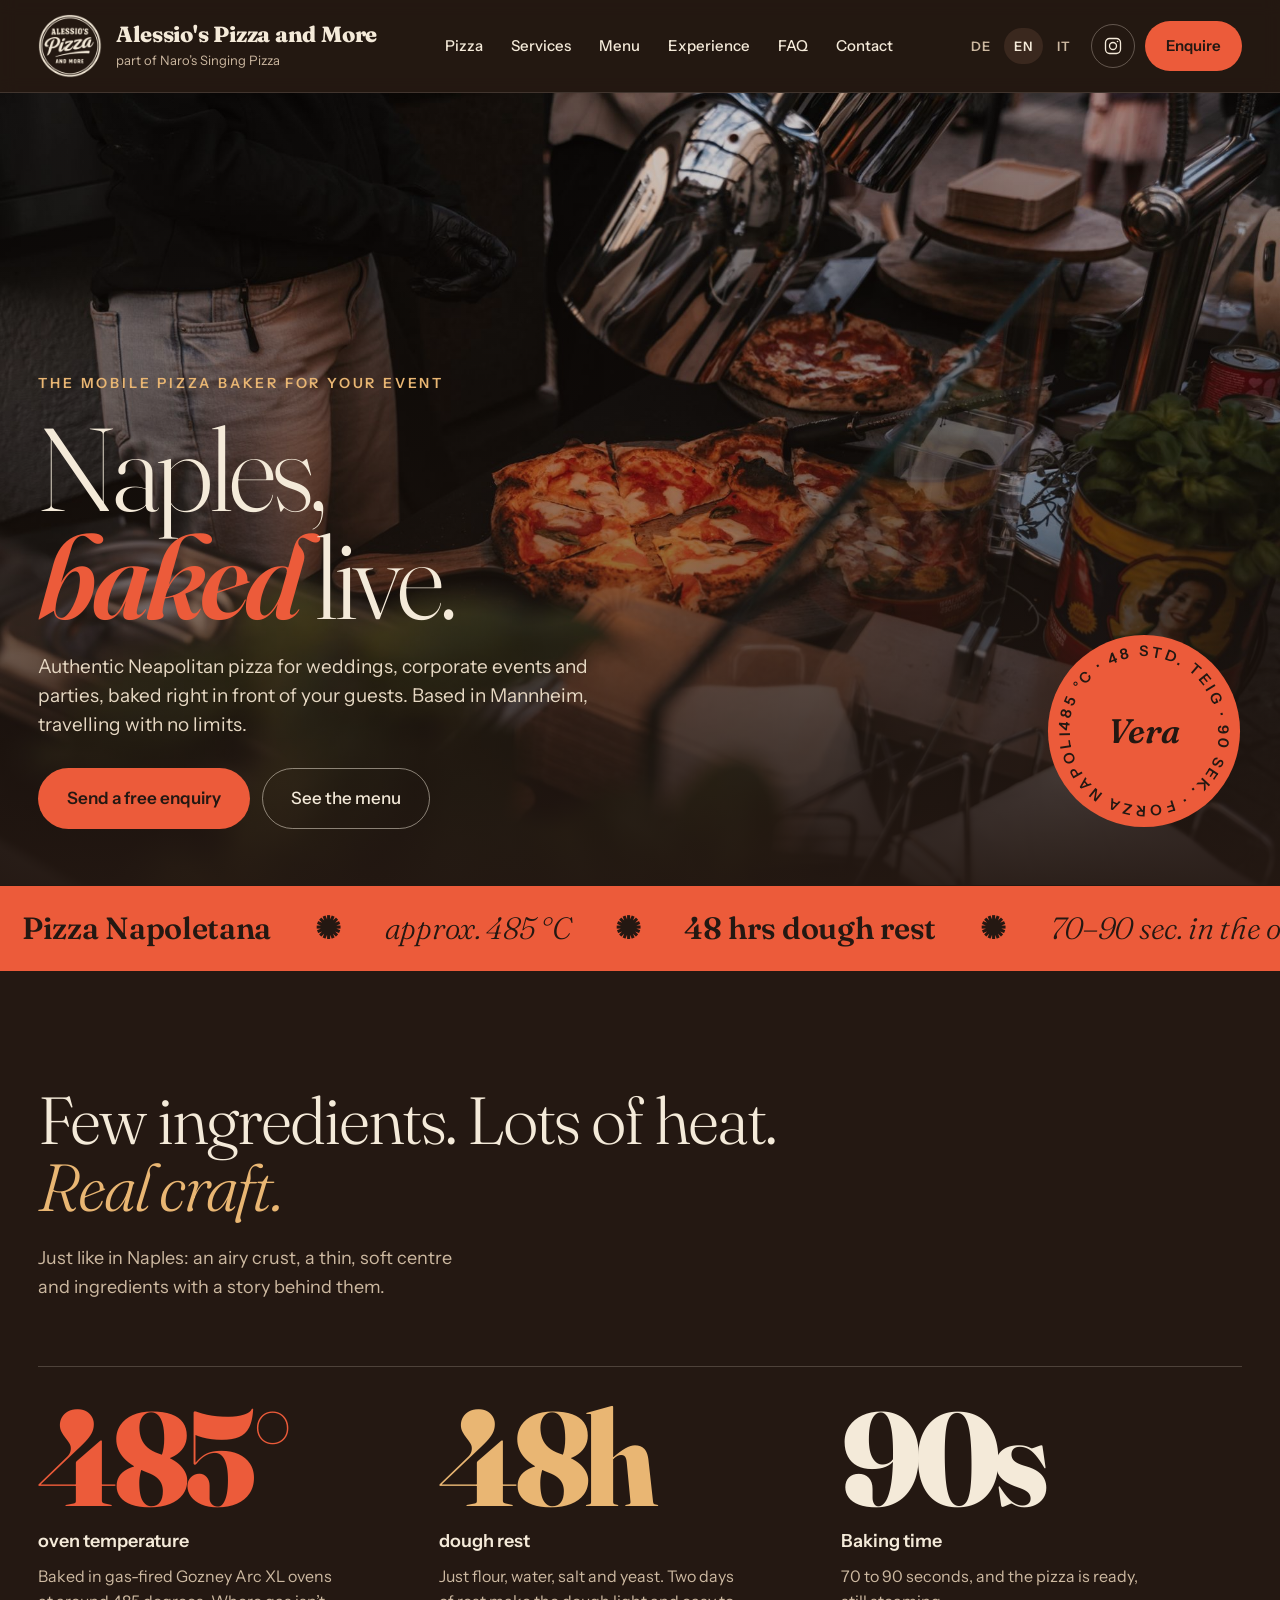
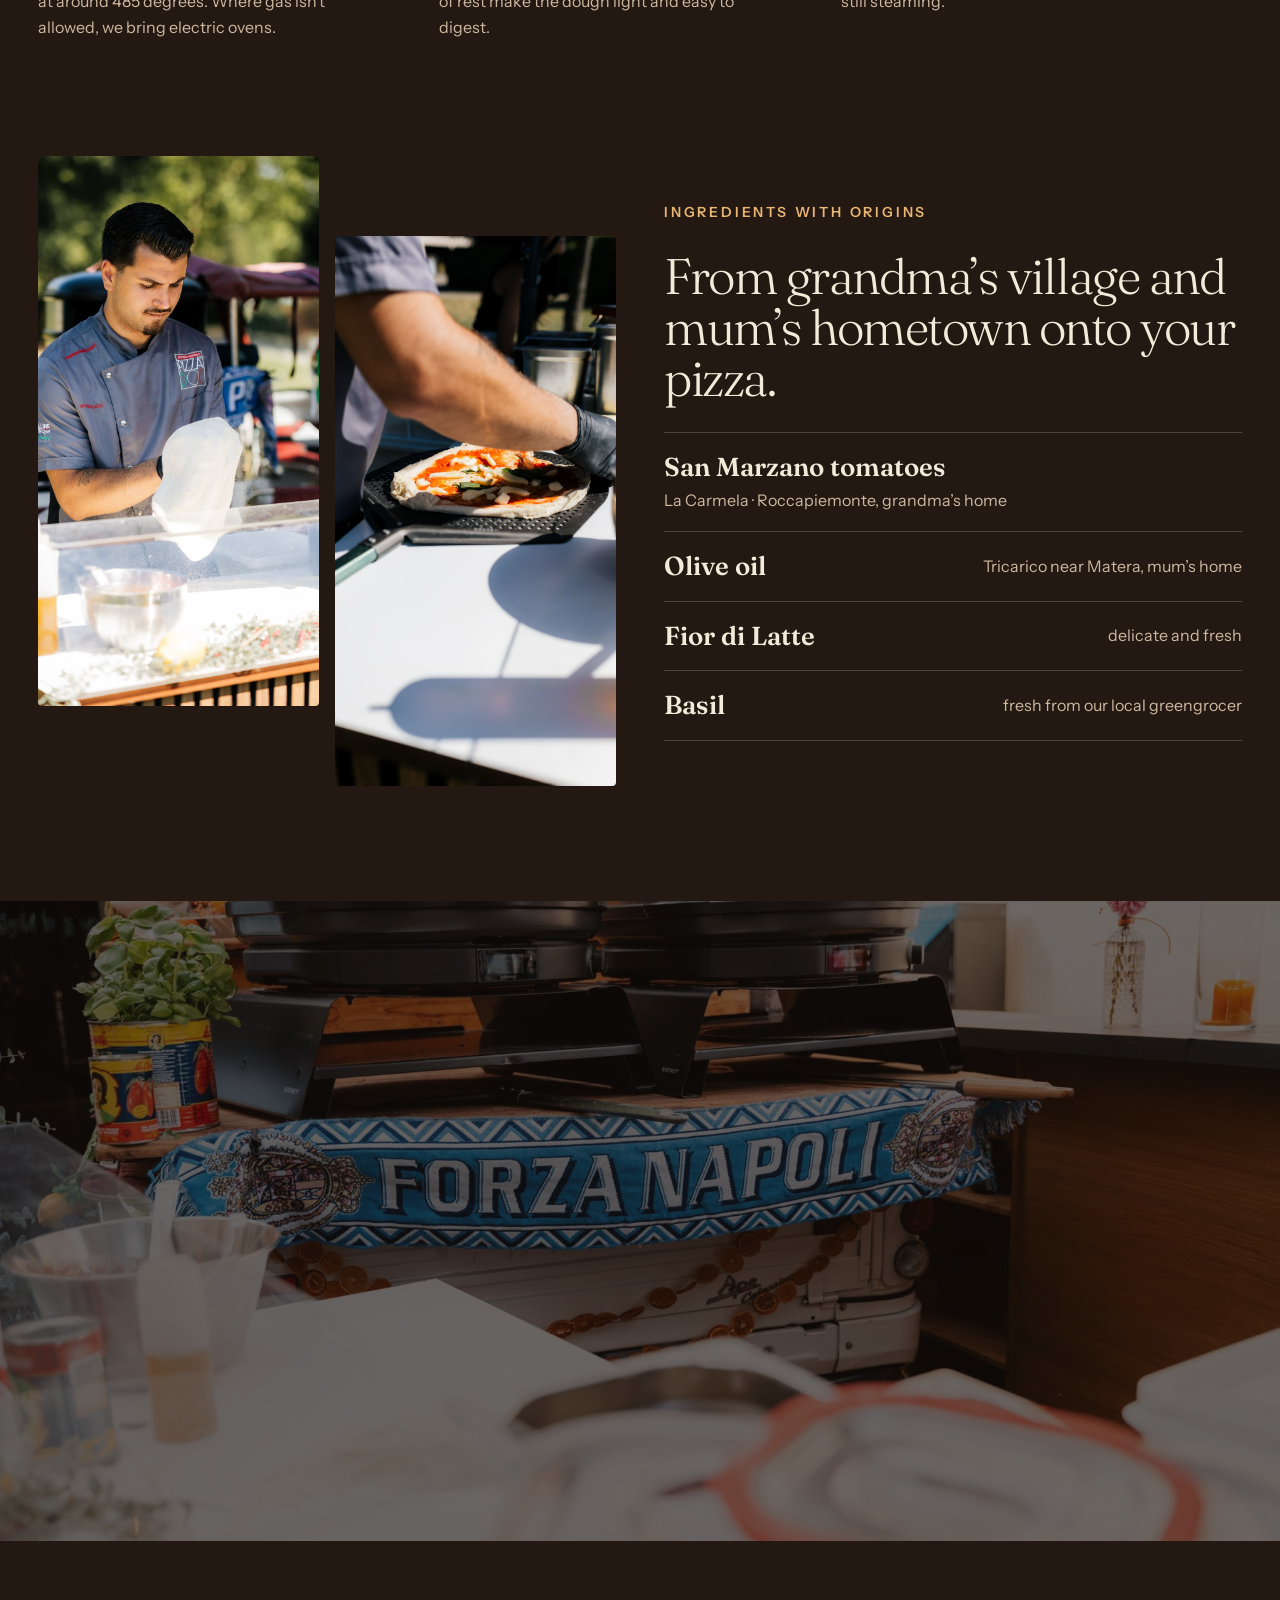
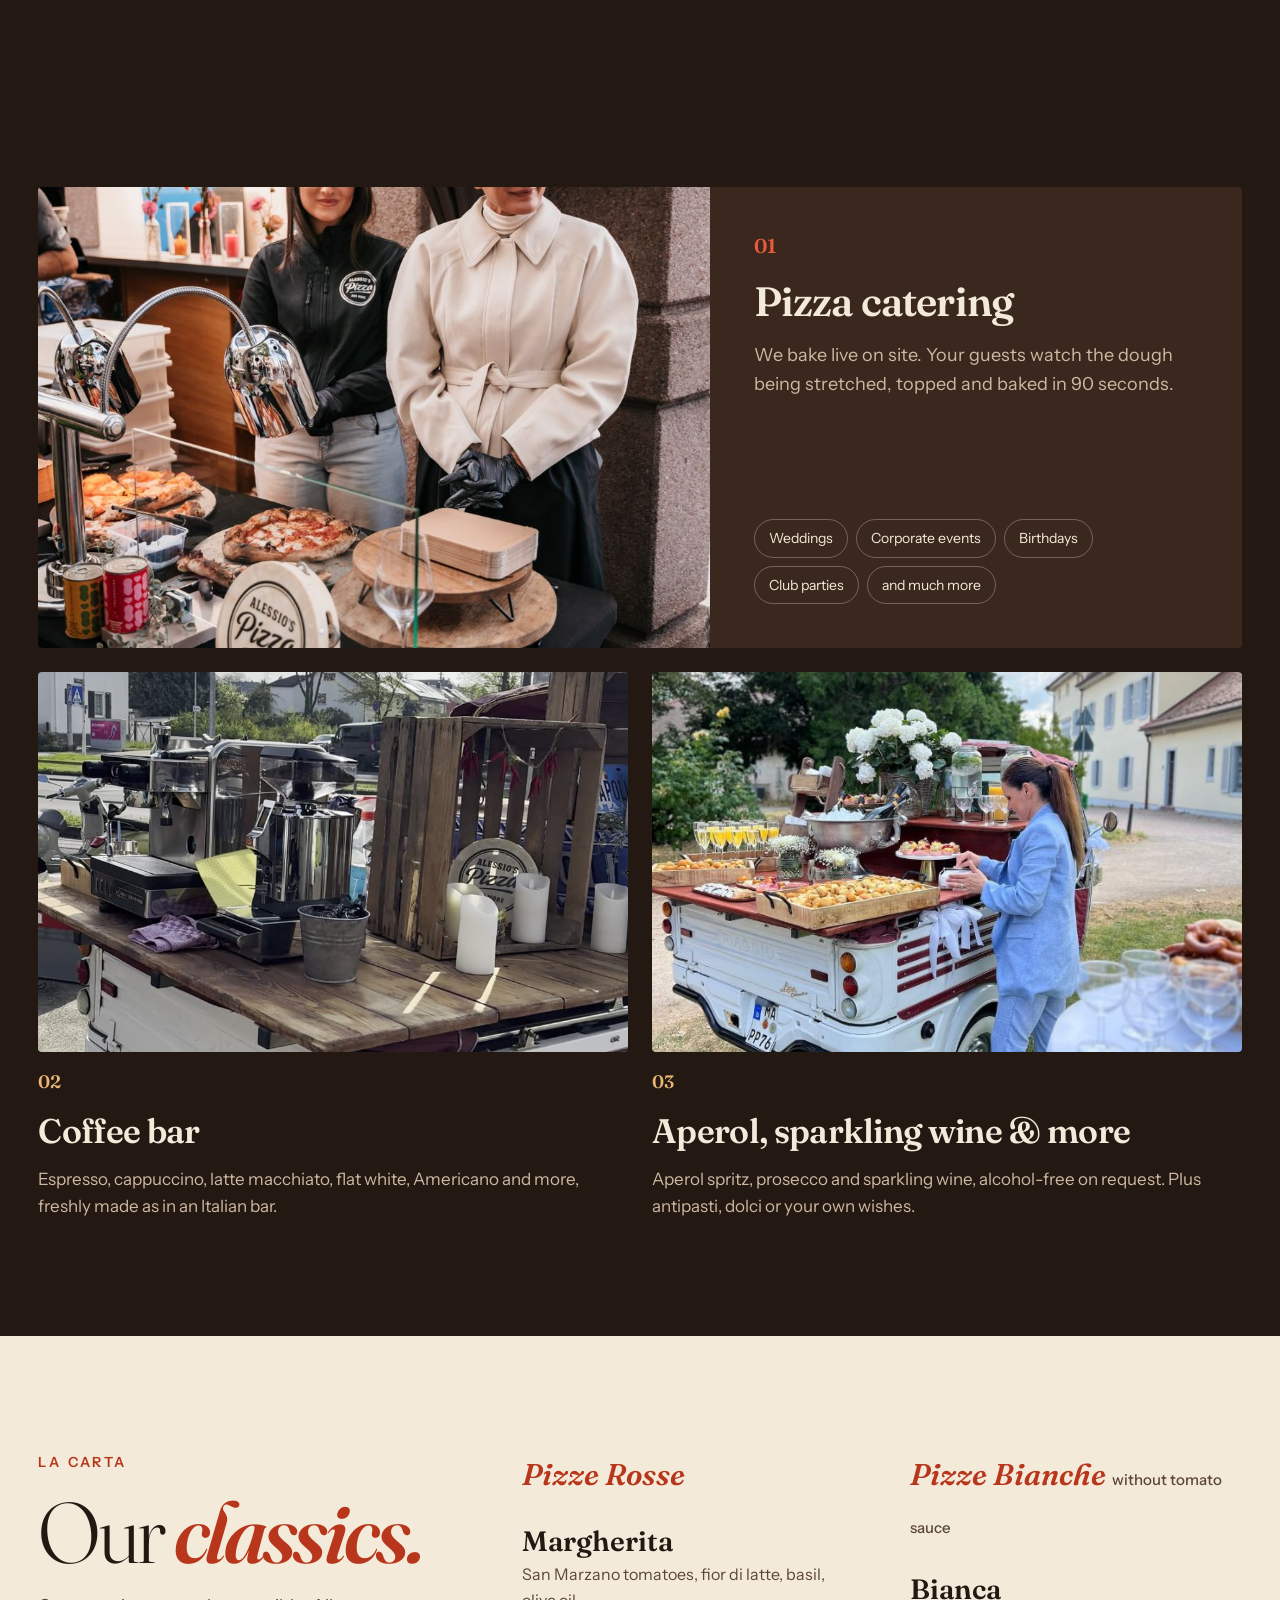
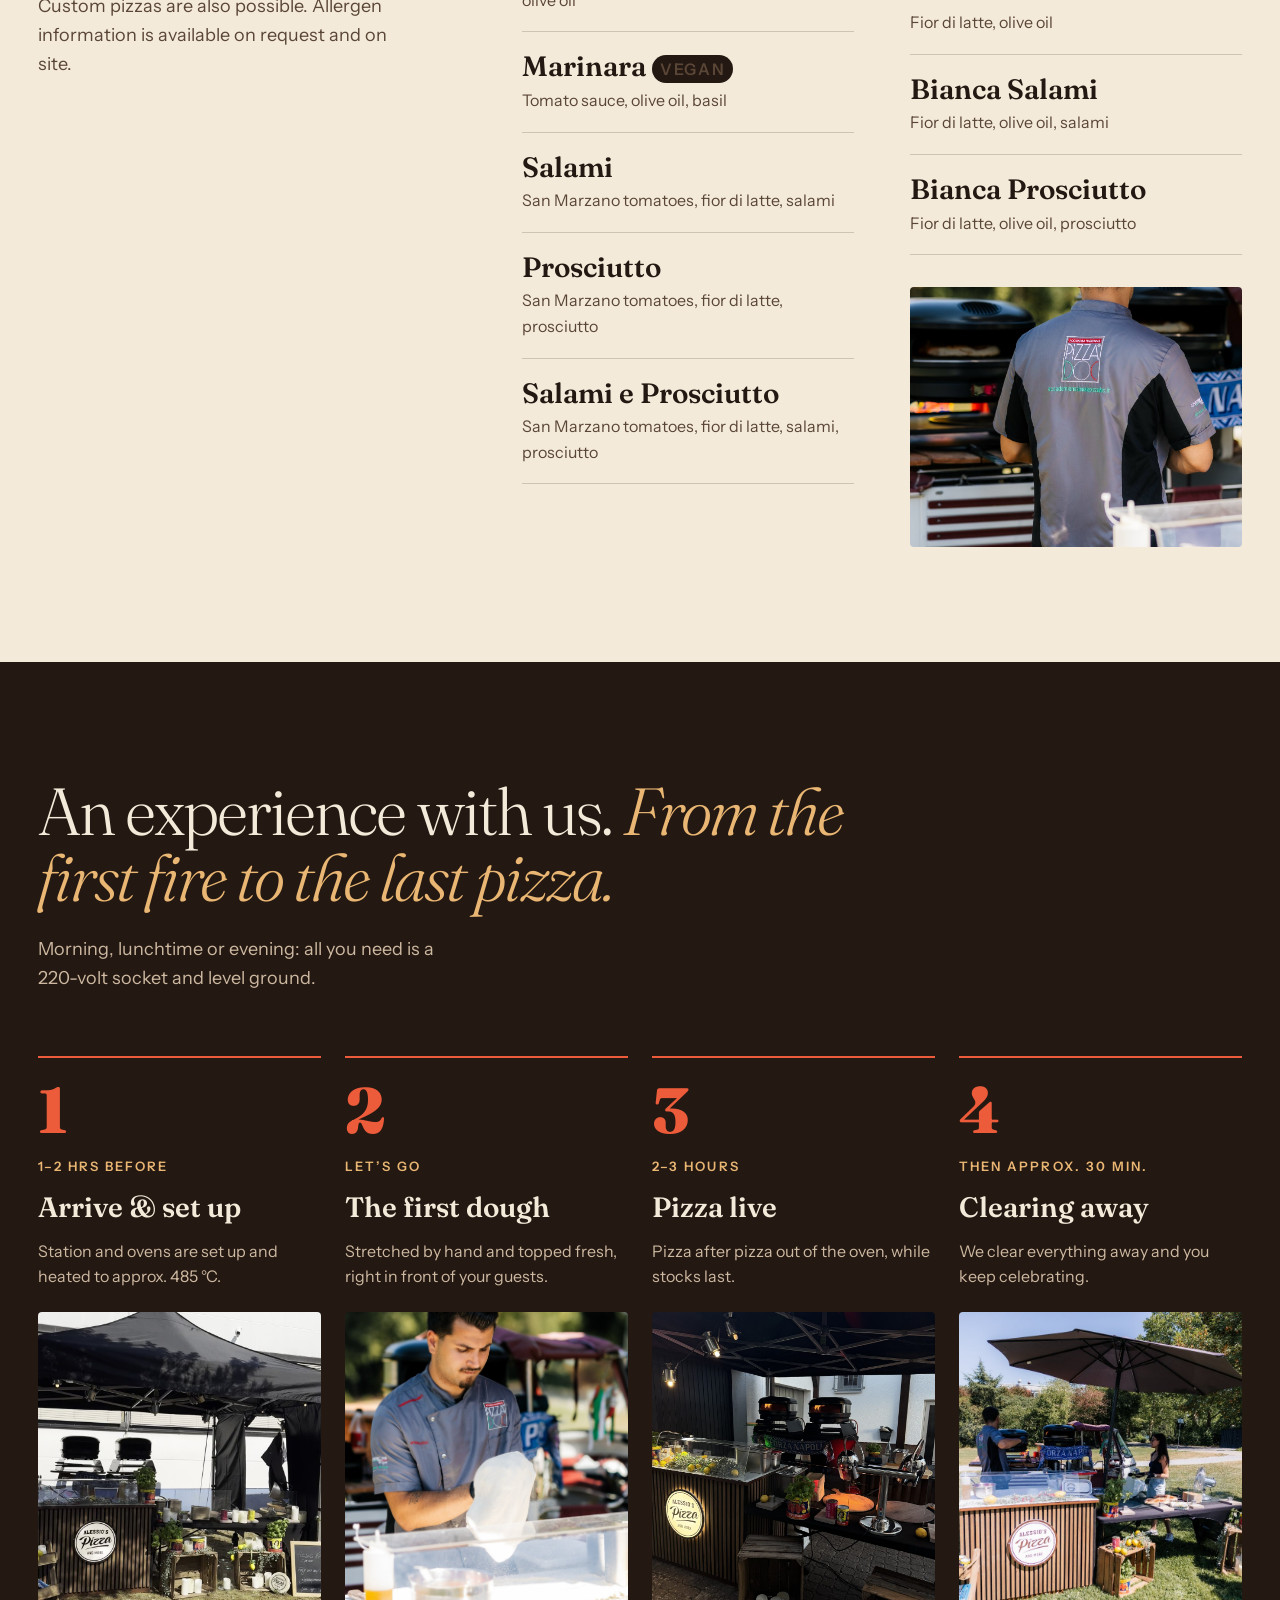
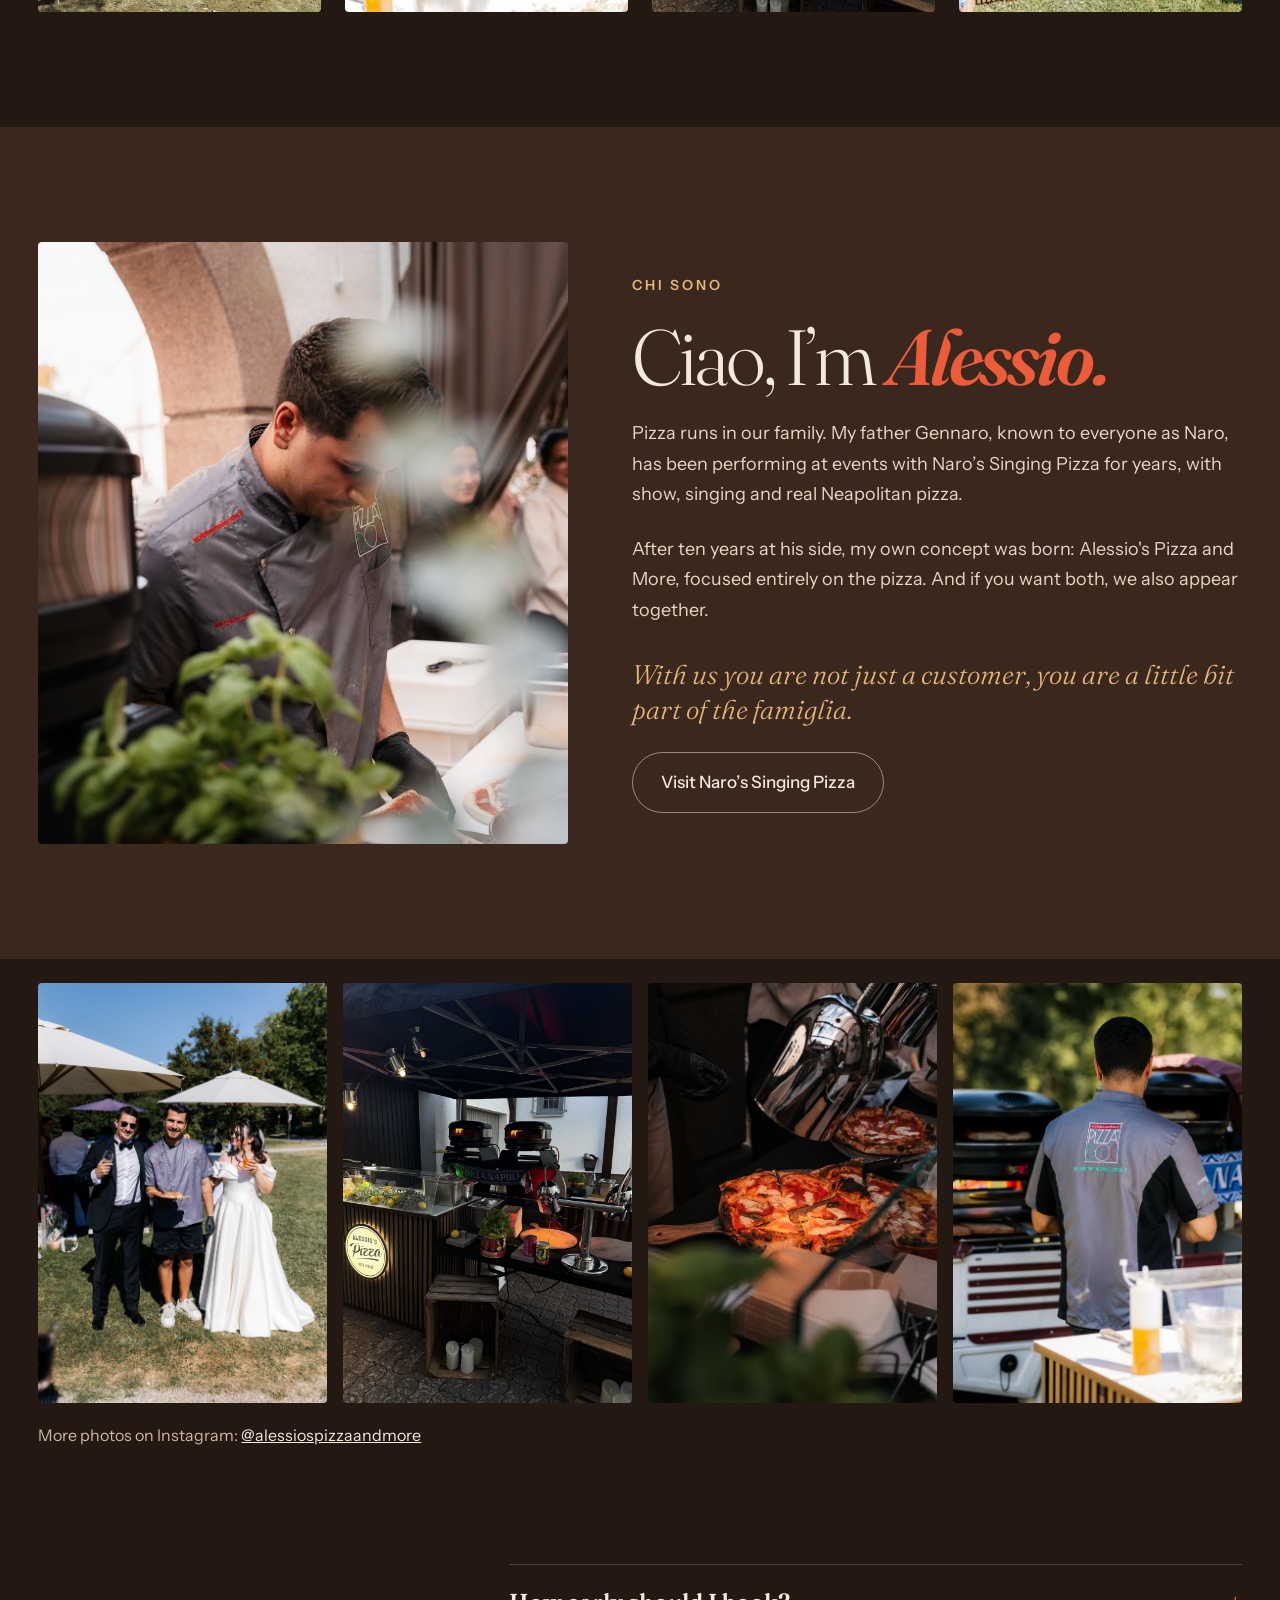
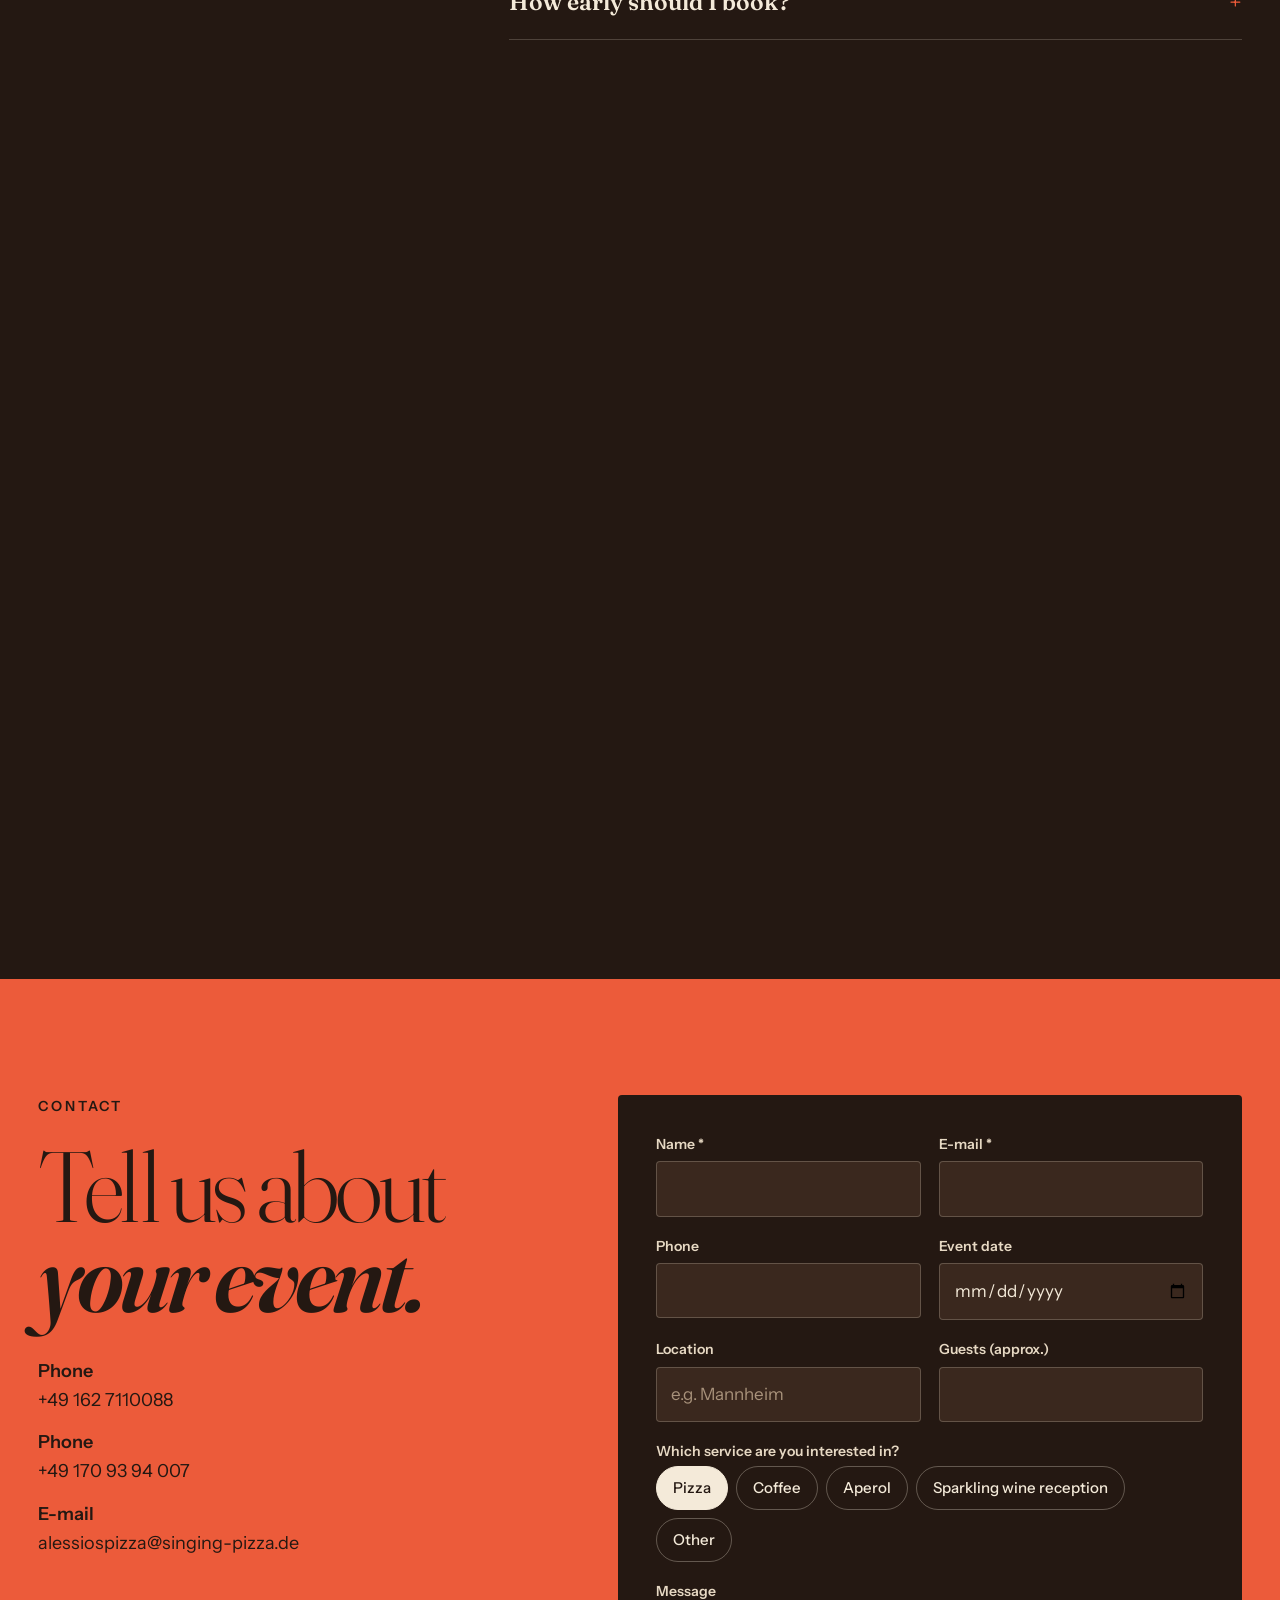
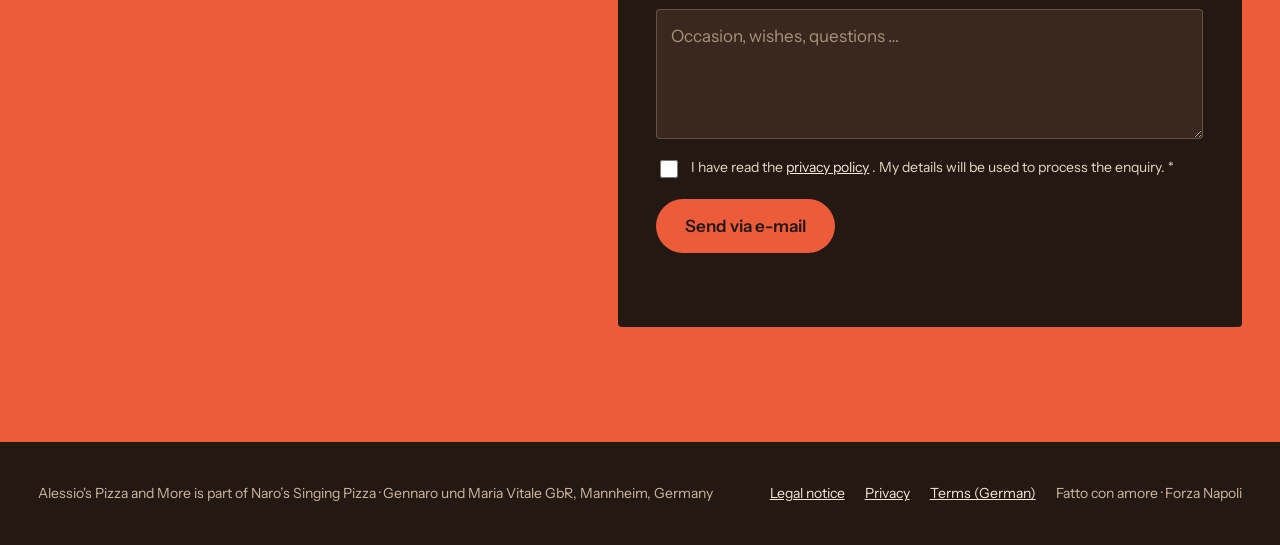
==== commit 0b30bac2: "Backzeit-Text ohne Teller (DE/EN/IT) Co-Authored-By: Claude Opus 5.5 <noreply@anthropic.com> Claude-" ====
--- a/en/index.html
+++ b/en/index.html
@@ -197,7 +197,7 @@
     <div class="zahlen">
       <div class="zahl"><b style="color:var(--tom)">485°</b><strong>oven temperature</strong><span>Baked in gas-fired Gozney Arc XL ovens at around 485 degrees. Where gas isn’t allowed, we bring electric ovens.</span></div>
       <div class="zahl"><b style="color:var(--gold)">48h</b><strong>dough rest</strong><span>Just flour, water, salt and yeast. Two days of rest make the dough light and easy to digest.</span></div>
-      <div class="zahl"><b>90s</b><strong>Baking time</strong><span>70 to 90 seconds, then the pizza arrives steaming on the plate.</span></div>
+      <div class="zahl"><b>90s</b><strong>Baking time</strong><span>70 to 90 seconds, and the pizza is ready, still steaming.</span></div>
     </div>
   </section>
 
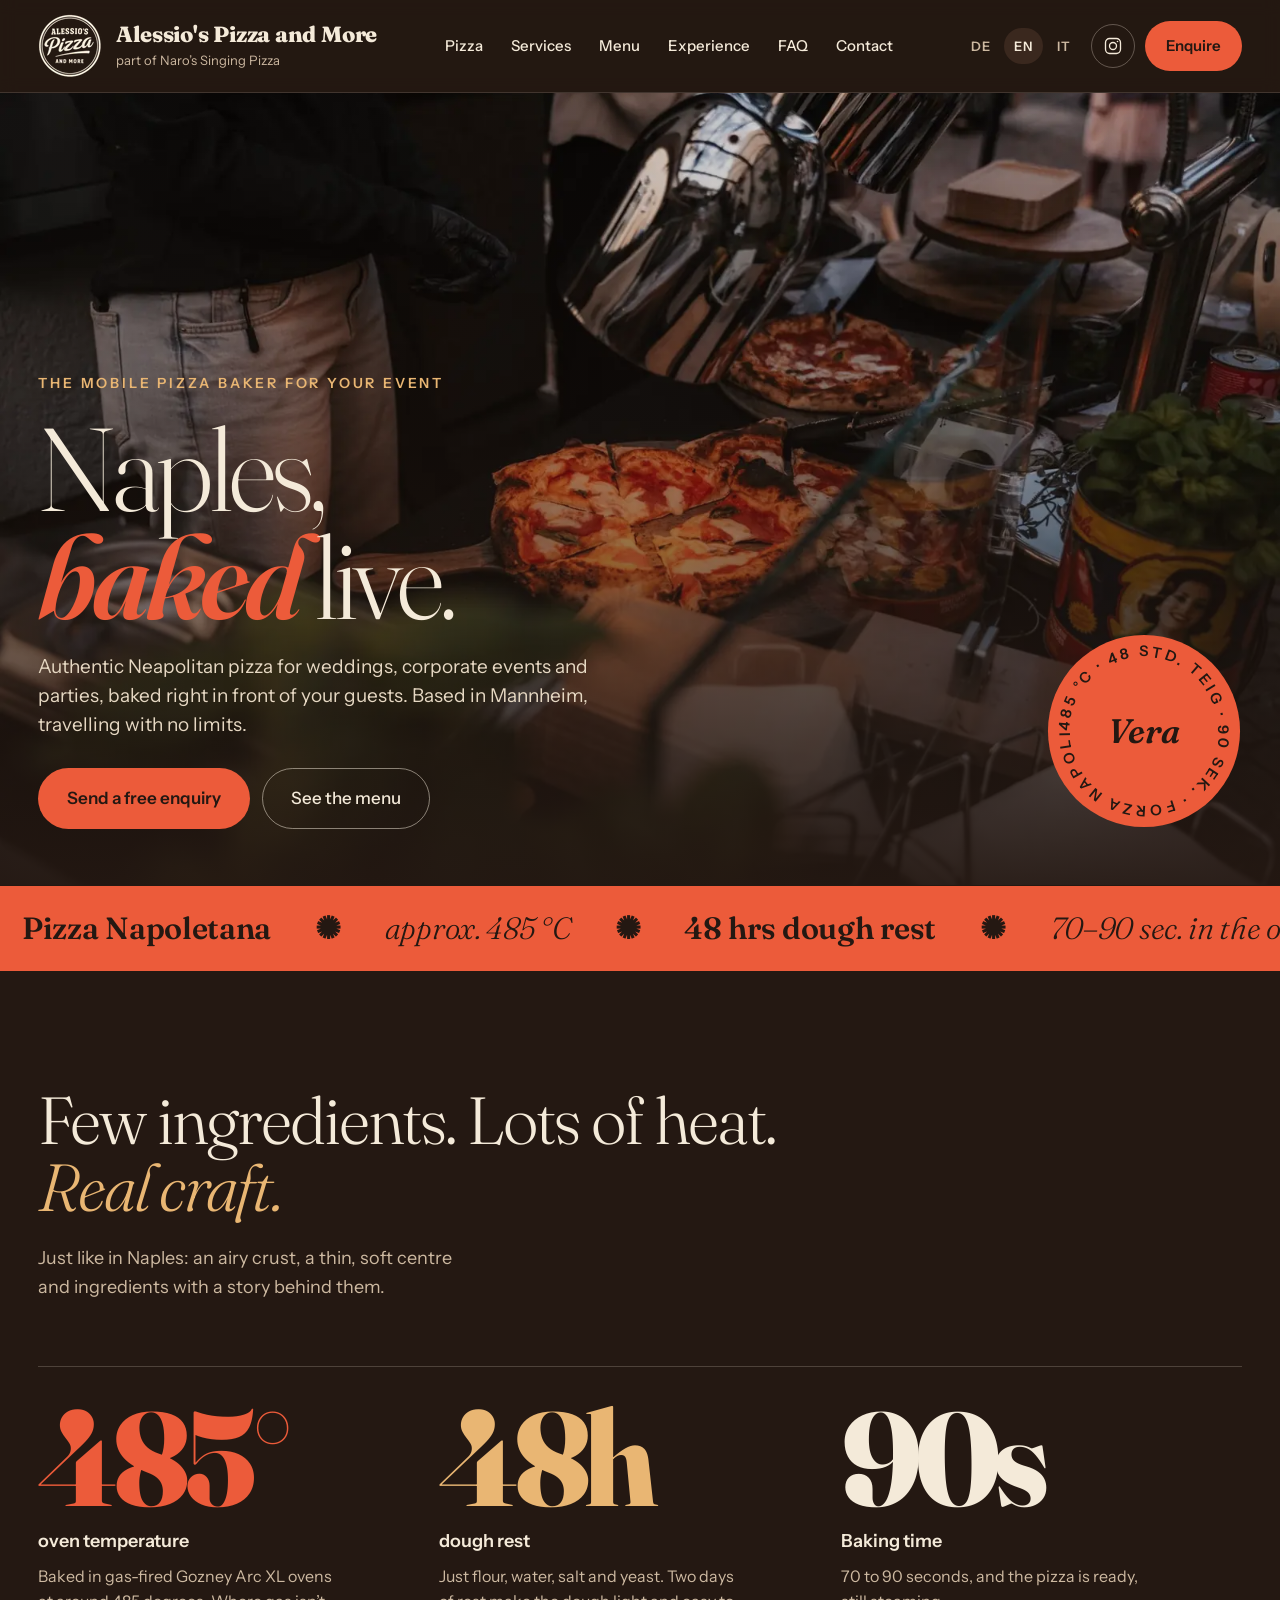
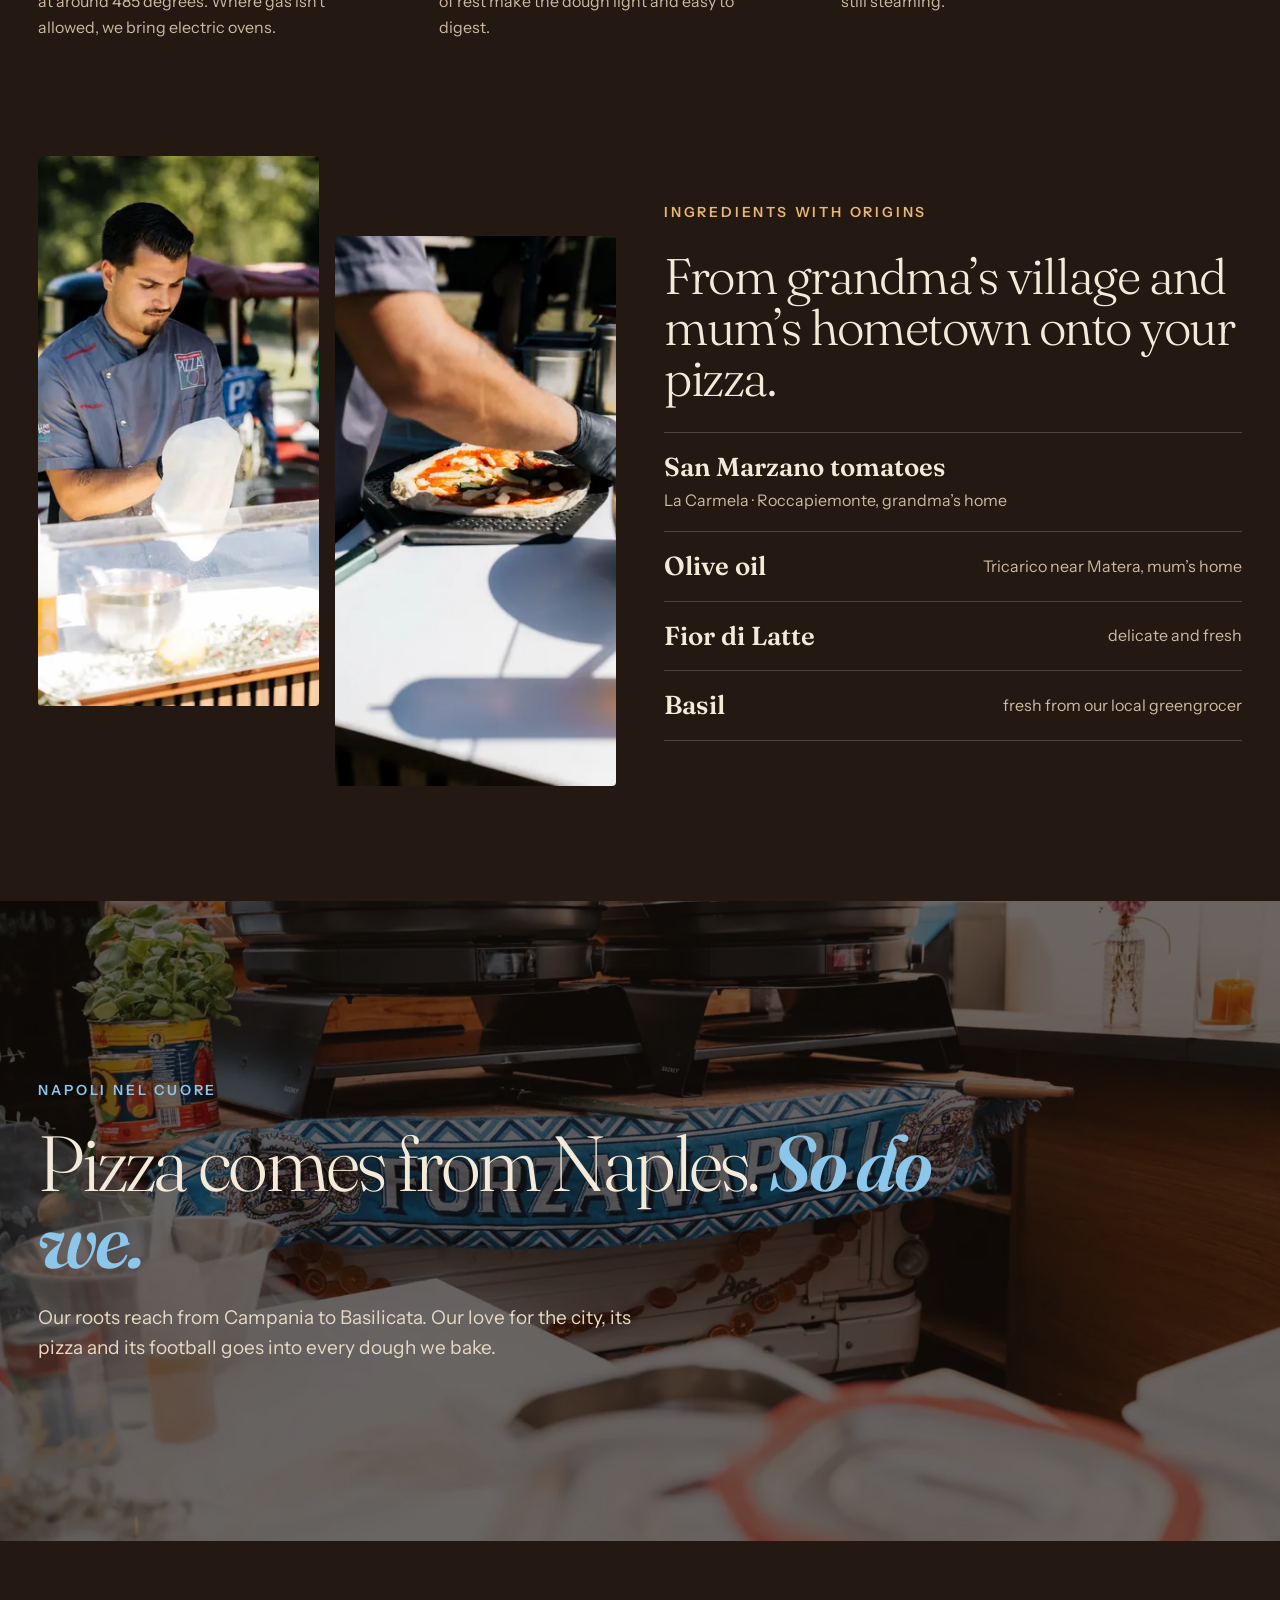
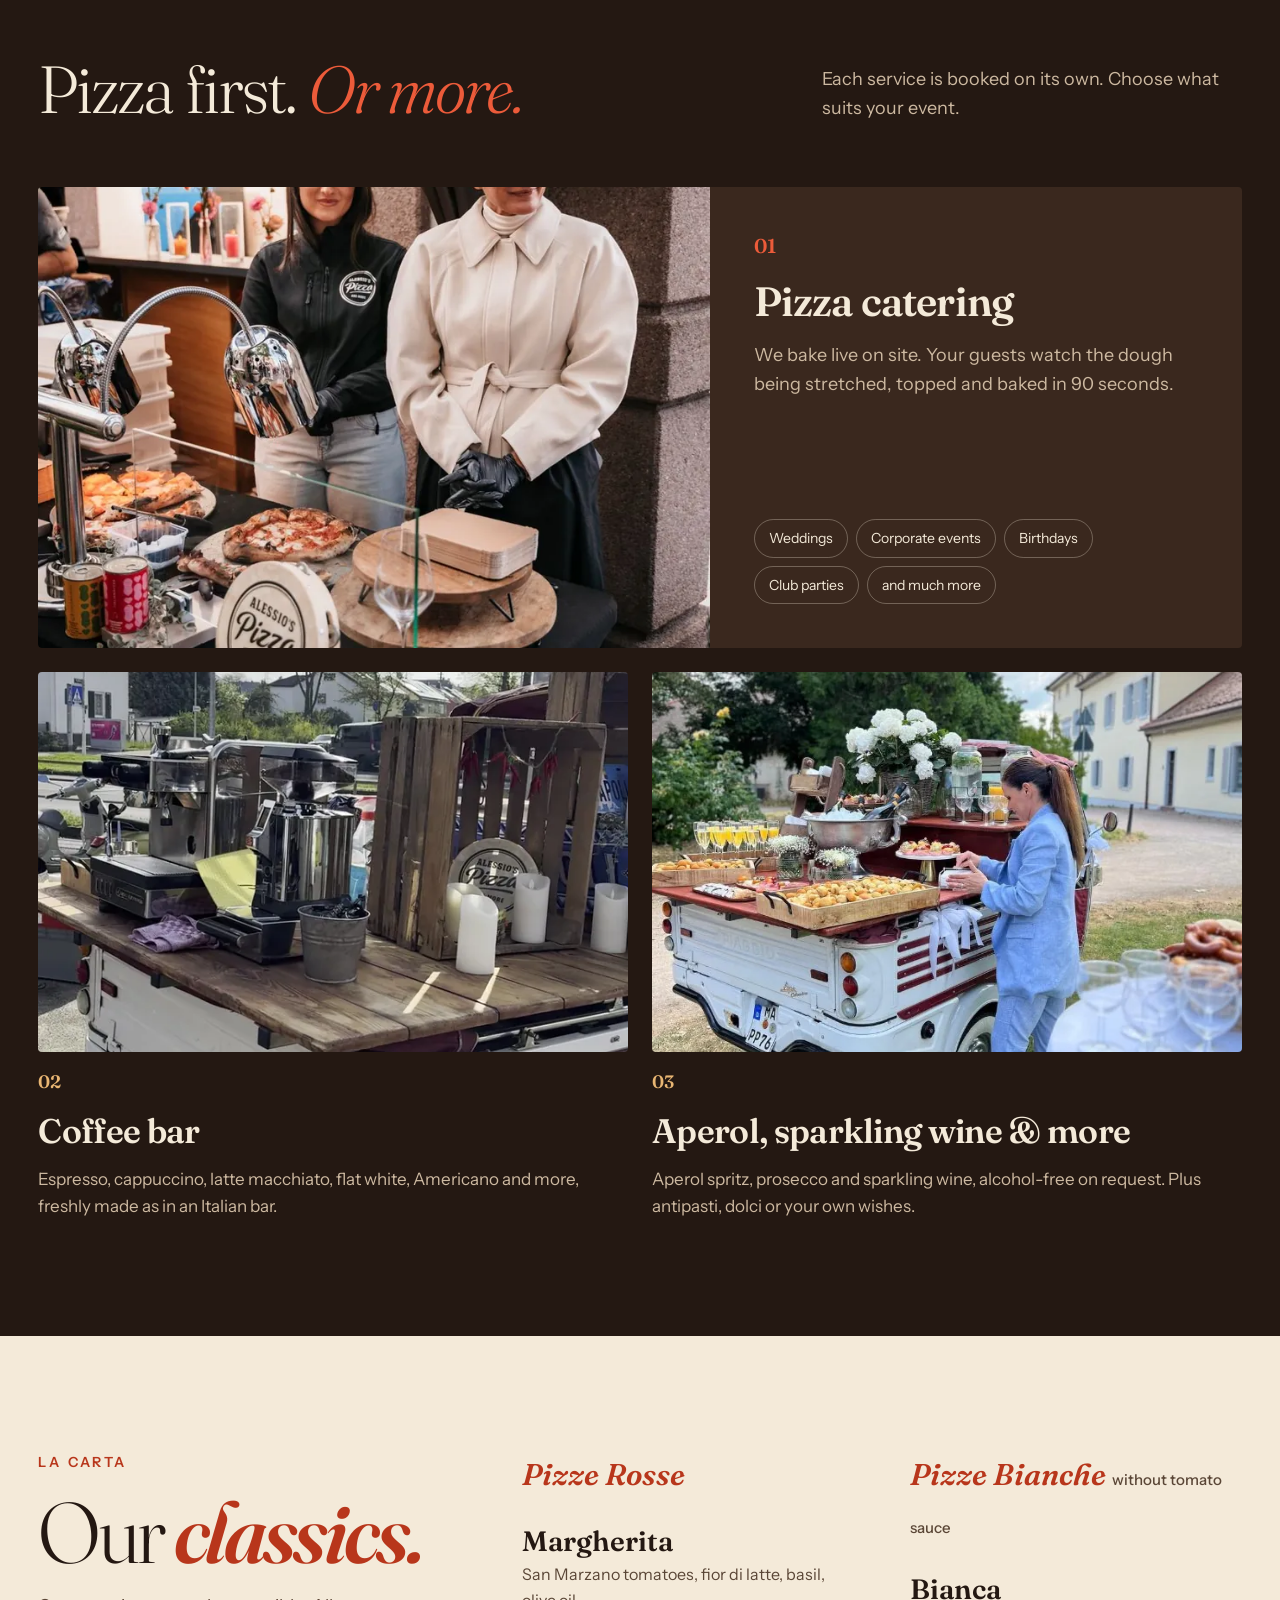
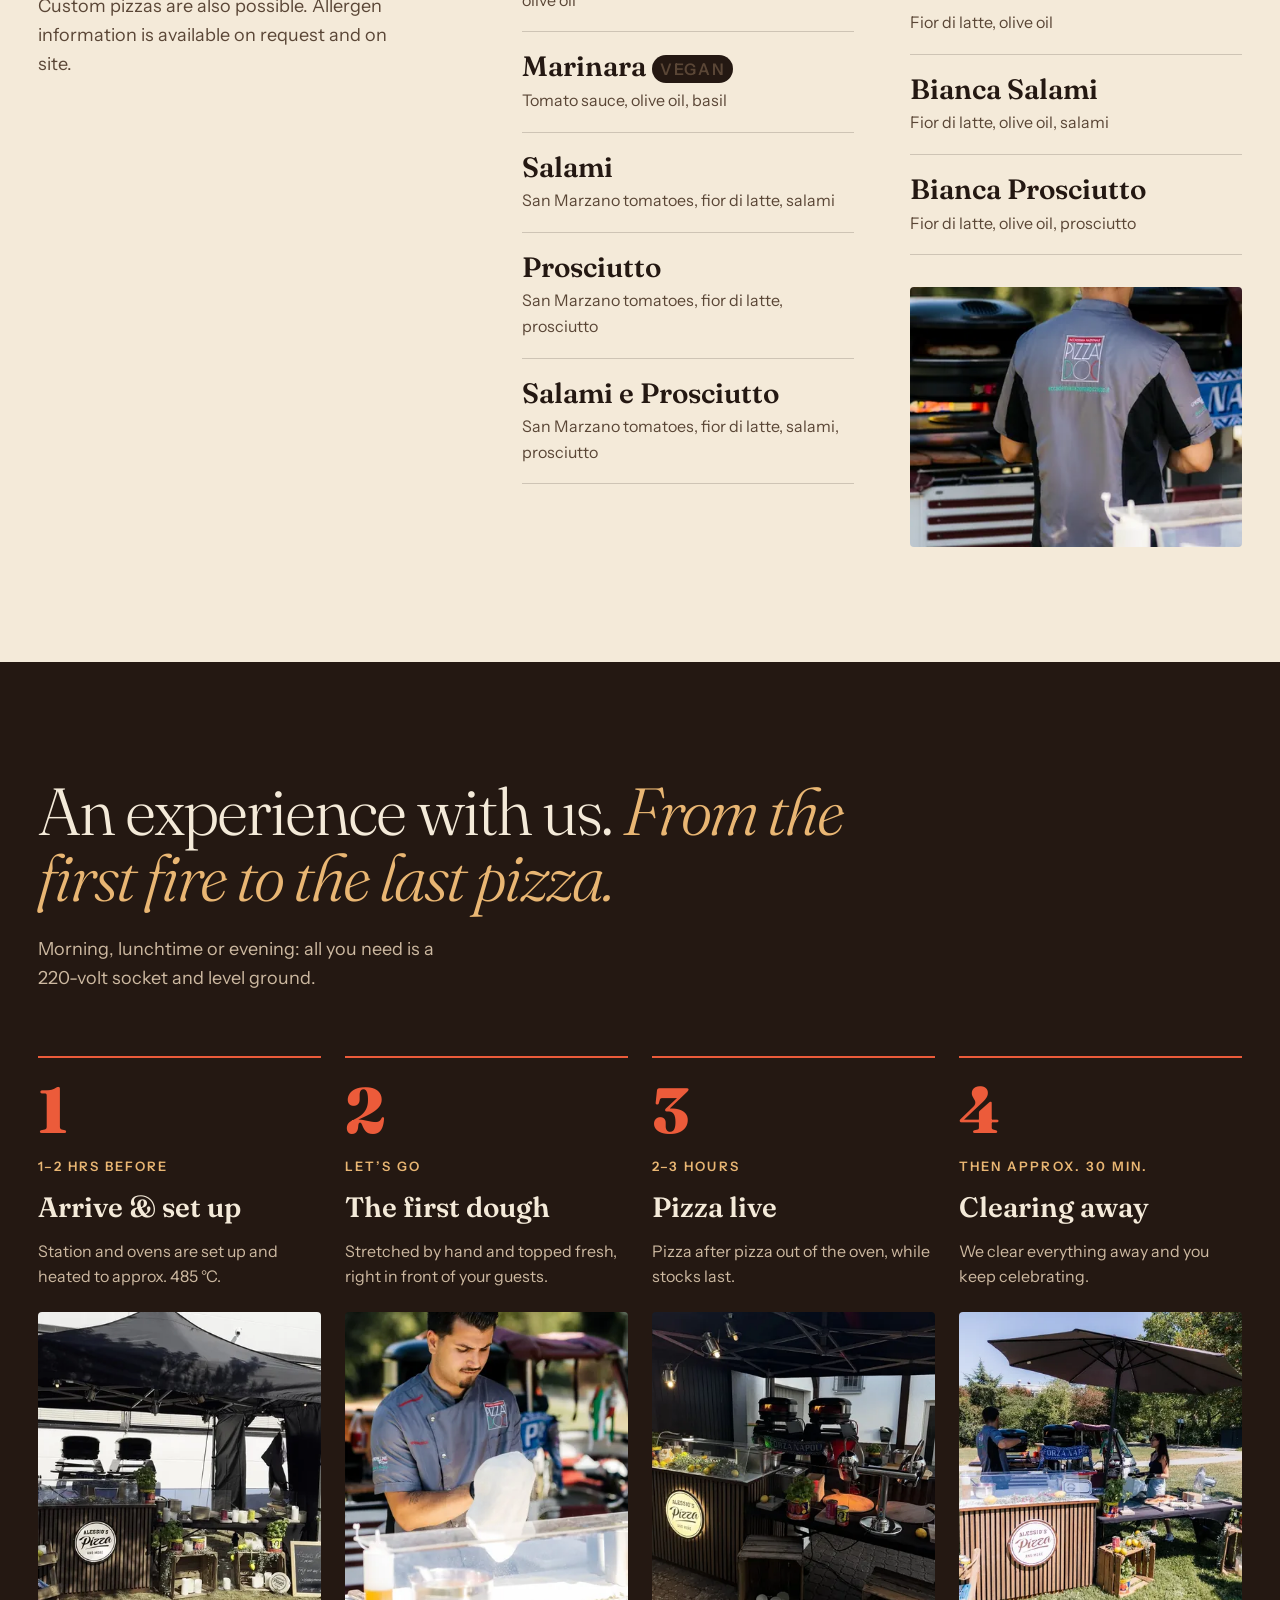
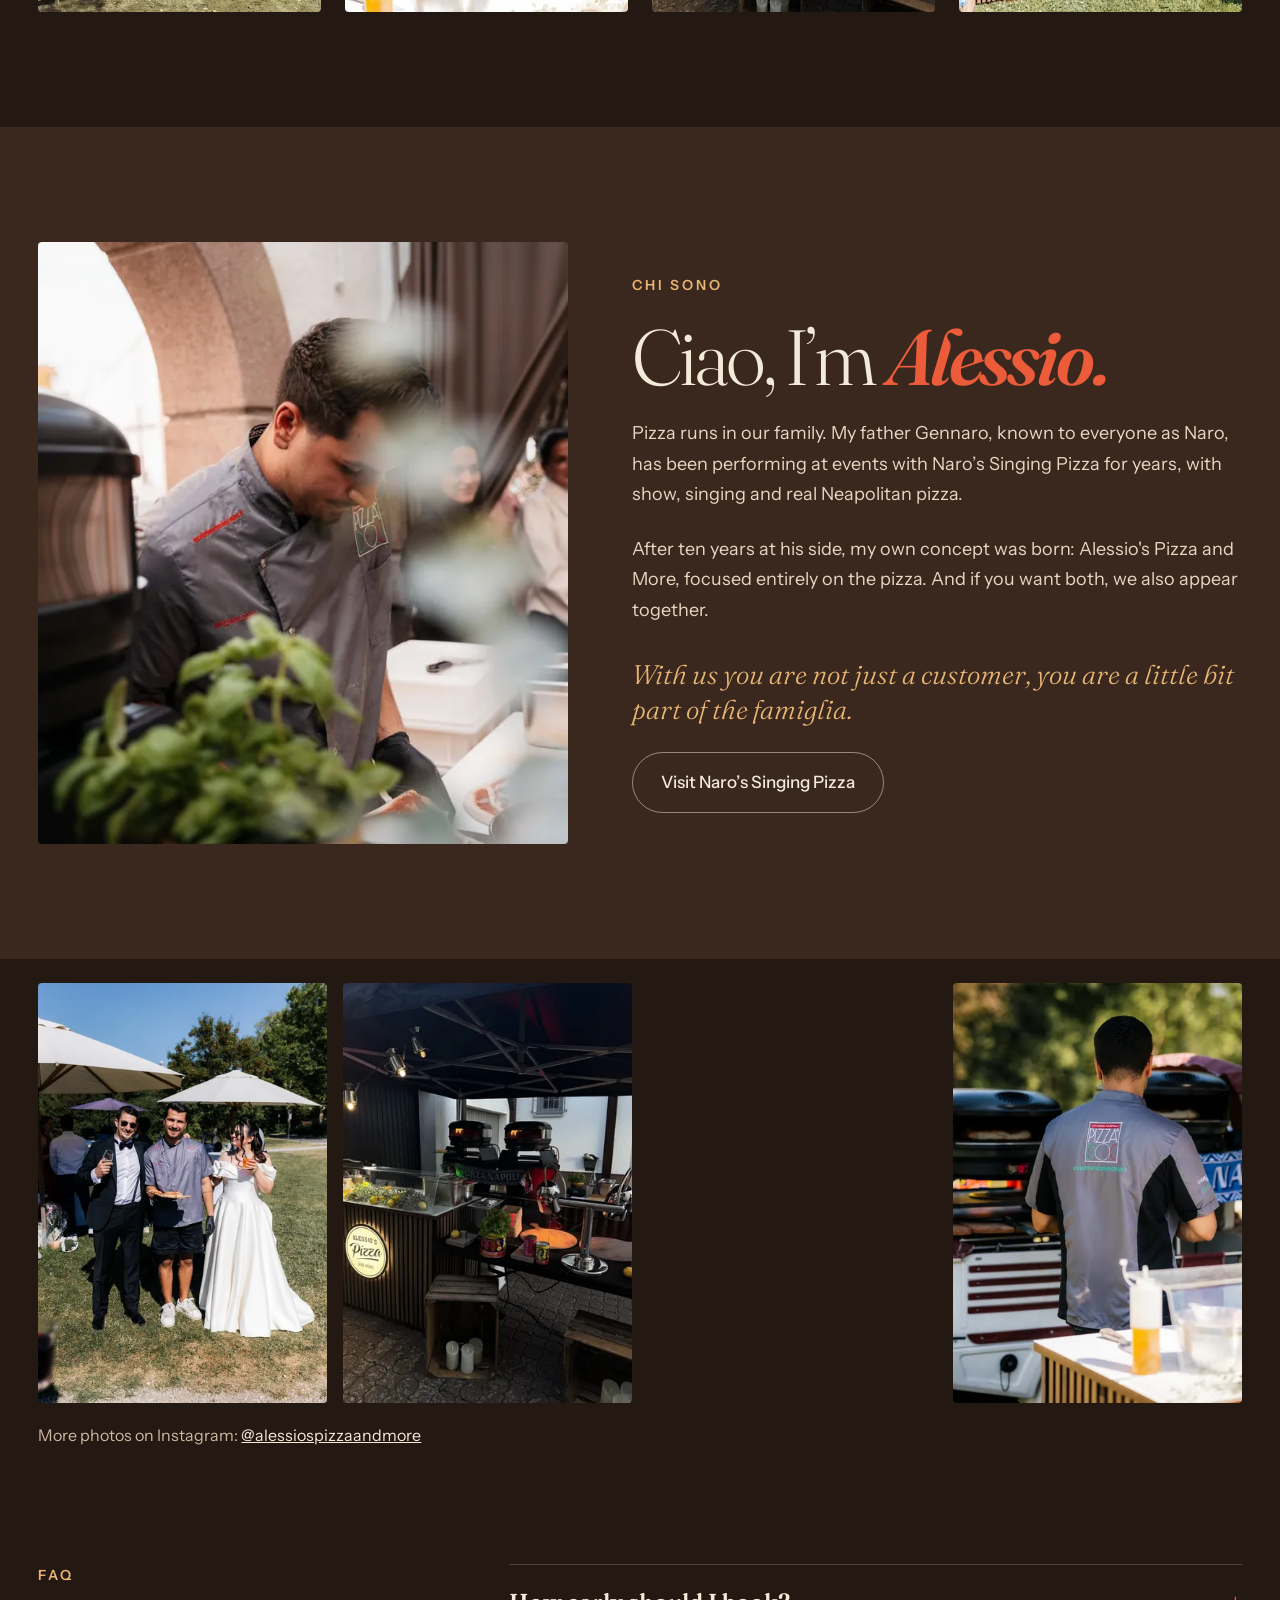
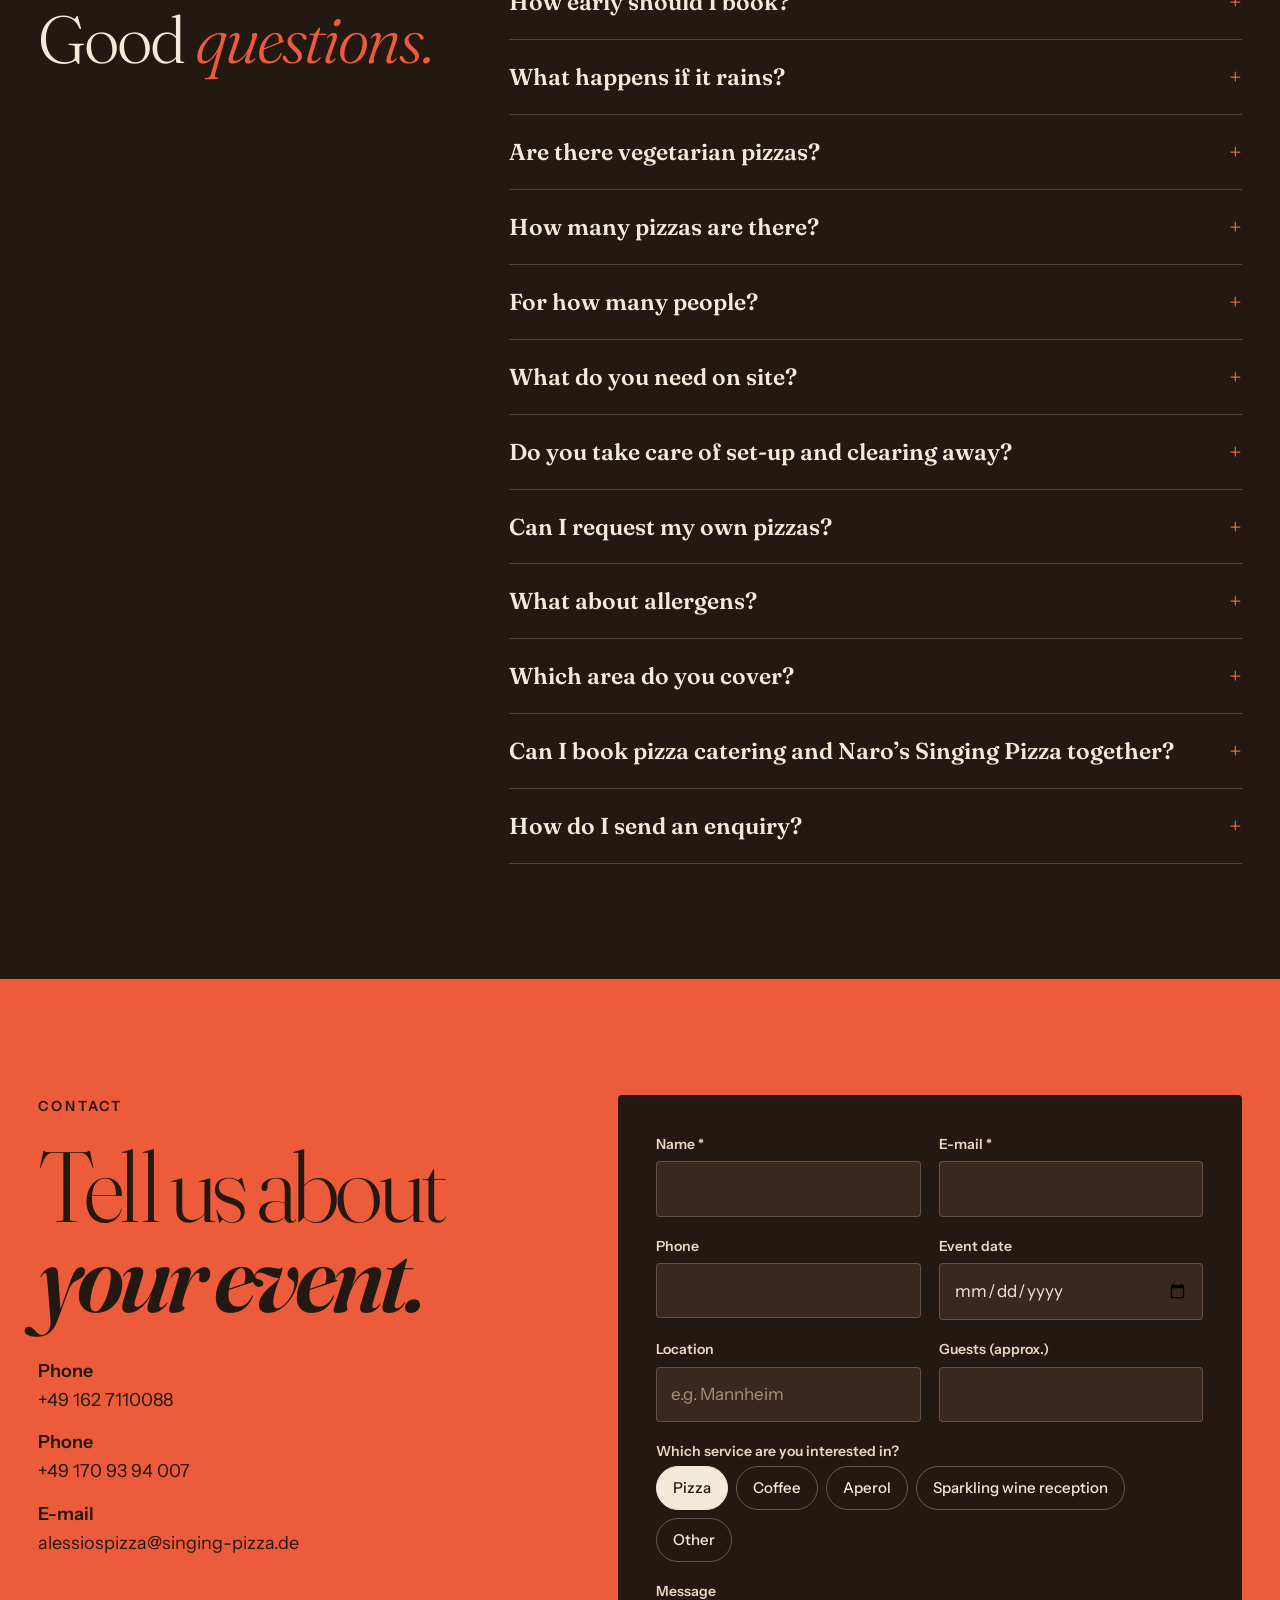
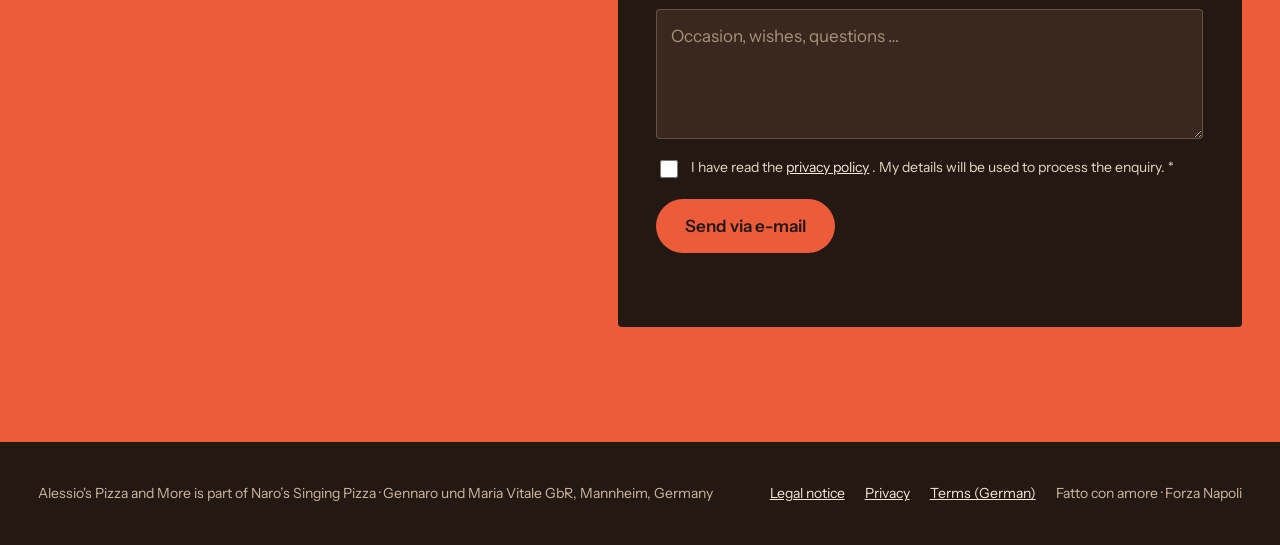
==== commit cd606ac9: "Ladezeit, Google-Daten und Handy-Darstellung optimiert - Bilder zusätzlich als verkleinerte WebP-Var" ====
--- a/en/index.html
+++ b/en/index.html
@@ -4,7 +4,7 @@
 <meta charset="utf-8">
 <meta name="viewport" content="width=device-width, initial-scale=1, viewport-fit=cover">
 <title>Pizza catering Mannheim – Alessio's Pizza and More | Neapolitan pizza live</title>
-<meta name="description" content="Pizza catering in and around Mannheim – Alessio's Pizza and More: authentic Neapolitan pizza baked live at weddings, corporate events and private parties in and around Mannheim. Part of Naro’s Singing Pizza.">
+<meta name="description" content="Pizza catering in and around Mannheim: authentic Neapolitan pizza, baked live at weddings, corporate events and birthdays. Plus coffee bar, Aperol bar and sparkling wine reception. Part of Naro’s Singing Pizza.">
 <link rel="canonical" href="https://alessiovitale10-art.github.io/Alessios-Pizza-and-More/en/">
 <meta property="og:type" content="website">
 <meta property="og:site_name" content="Alessio's Pizza and More">
@@ -17,6 +17,7 @@
 <meta property="og:image:height" content="630">
 <meta property="og:image:alt" content="Alessio's Pizza and More – Neapolitan pizza, baked live at your event">
 <meta name="twitter:card" content="summary_large_image">
+<meta name="robots" content="index, follow, max-image-preview:large">
 <meta name="theme-color" content="#241812">
 <link rel="alternate" hreflang="de" href="https://alessiovitale10-art.github.io/Alessios-Pizza-and-More/">
 <link rel="alternate" hreflang="en" href="https://alessiovitale10-art.github.io/Alessios-Pizza-and-More/en/">
@@ -30,8 +31,8 @@
  "@id": "https://alessiovitale10-art.github.io/Alessios-Pizza-and-More/#catering",
  "name": "Alessio's Pizza and More",
  "alternateName": "Alessios Pizza and More",
- "description": "Pizza-Catering mit echter Pizza Napoletana, live gebacken auf Hochzeiten, Firmenfeiern und privaten Festen in Mannheim und Umgebung. Außerdem Kaffee-Bar, Aperol-Bar und Sektempfang.",
- "url": "https://alessiovitale10-art.github.io/Alessios-Pizza-and-More/",
+ "description": "Pizza catering in and around Mannheim: authentic Neapolitan pizza, baked live at weddings, corporate events and birthdays. Plus coffee bar, Aperol bar and sparkling wine reception. Part of Naro’s Singing Pizza.",
+ "url": "https://alessiovitale10-art.github.io/Alessios-Pizza-and-More/en/",
  "image": [
   "https://alessiovitale10-art.github.io/Alessios-Pizza-and-More/assets/img/vorschau-en.jpg",
   "https://alessiovitale10-art.github.io/Alessios-Pizza-and-More/assets/media/pizza-hero.jpg"
@@ -110,9 +111,11 @@
 }
 </script>
 <link rel="icon" href="../assets/img/logo.png">
-<link rel="preload" href="../assets/media/pizza-hero.jpg" as="image">
-<link rel="stylesheet" href="../assets/css/fonts2.css?v=202611121534">
-<link rel="stylesheet" href="../assets/css/neu.css?v=202611121534">
+<link rel="preload" as="image" href="../assets/media/pizza-hero.jpg" imagesrcset="../assets/media/pizza-hero-400.webp 400w, ../assets/media/pizza-hero-640.webp 640w, ../assets/media/pizza-hero-800.webp 800w, ../assets/media/pizza-hero-1200.webp 1200w, ../assets/media/pizza-hero-1600.webp 1600w, ../assets/media/pizza-hero-2000.webp 2000w" imagesizes="(min-width: 1300px) 100vw, 1300px" fetchpriority="high">
+<link rel="preload" as="font" type="font/woff2" href="../assets/fonts/Fraunces-39ce2001.woff2" crossorigin>
+<link rel="preload" as="font" type="font/woff2" href="../assets/fonts/InstrumentSans-046090ca.woff2" crossorigin>
+<link rel="stylesheet" href="../assets/css/fonts2.css?v=202611131647">
+<link rel="stylesheet" href="../assets/css/neu.css?v=202611131647">
 <!--faq-ld--><script type="application/ld+json">{"@context": "https://schema.org", "@type": "FAQPage", "mainEntity": [{"@type": "Question", "name": "How early should I book?", "acceptedAnswer": {"@type": "Answer", "text": "As early as possible, ideally as soon as your date is set. Weekends in the wedding and summer season in particular book up quickly. Still, feel free to ask at short notice, sometimes it works out."}}, {"@type": "Question", "name": "What happens if it rains?", "acceptedAnswer": {"@type": "Answer", "text": "Rain is no problem for us: we work under our tent or parasol and keep baking as normal. In a storm or thunderstorm we may have to pause briefly. And in severe weather where wind or lightning puts guests and team at risk, safety comes first. We then agree with you on site how to continue."}}, {"@type": "Question", "name": "Are there vegetarian pizzas?", "acceptedAnswer": {"@type": "Answer", "text": "Yes. Our Marinara with tomato sauce, olive oil and basil is even vegan. The Margherita and the Bianca also contain no meat or sausage."}}, {"@type": "Question", "name": "How many pizzas are there?", "acceptedAnswer": {"@type": "Answer", "text": "During your event we keep baking fresh pizzas while stocks last. We agree on the quantity with you beforehand based on your number of guests."}}, {"@type": "Question", "name": "For how many people?", "acceptedAnswer": {"@type": "Answer", "text": "We are flexible: there is no minimum and no maximum number of guests. Whether a small garden party or a large corporate event, just ask us."}}, {"@type": "Question", "name": "What do you need on site?", "acceptedAnswer": {"@type": "Answer", "text": "Just a 220-volt power socket and level ground. We bring ovens, counter, ingredients and equipment; otherwise we are completely self-sufficient."}}, {"@type": "Question", "name": "Do you take care of set-up and clearing away?", "acceptedAnswer": {"@type": "Answer", "text": "Yes. We set up before the event, bake live and clear everything away at the end. You don’t have to worry about a thing."}}, {"@type": "Question", "name": "Can I request my own pizzas?", "acceptedAnswer": {"@type": "Answer", "text": "Of course. The pizzas from our menu are included; custom pizzas are possible for an extra charge. Just ask us."}}, {"@type": "Question", "name": "What about allergens?", "acceptedAnswer": {"@type": "Answer", "text": "Information on allergens and additives is available on request and on site. Ideally, let us know in your enquiry what we should look out for."}}, {"@type": "Question", "name": "Which area do you cover?", "acceptedAnswer": {"@type": "Answer", "text": "We are based in Mannheim, but we travel with no limits. Wherever your event is, just ask and we will find a solution."}}, {"@type": "Question", "name": "Can I book pizza catering and Naro’s Singing Pizza together?", "acceptedAnswer": {"@type": "Answer", "text": "Yes, my father and I also appear together. I make sure all guests are well fed, and Naro brings the atmosphere with music and pizza."}}, {"@type": "Question", "name": "How do I send an enquiry?", "acceptedAnswer": {"@type": "Answer", "text": "Simply use the form below: enter date, location and approximate number of guests and send it by e-mail. You will receive a personal, no-obligation quote from us."}}]}</script><!--/faq-ld-->
 </head>
 <body>
@@ -121,7 +124,7 @@
 <header class="kopf">
   <div class="kopf-in">
     <a class="marke" href="#top" aria-label="Alessio's Pizza and More – home">
-      <img src="../assets/img/logo-hell.png" alt="" width="64" height="64">
+      <img src="../assets/img/logo-hell.png" srcset="../assets/img/logo-hell-64.webp 1x, ../assets/img/logo-hell-128.webp 2x, ../assets/img/logo-hell-192.webp 3x" alt="" width="64" height="64">
       <span class="marke-txt">
         <span class="marke-name">Alessio's Pizza and More</span>
         <span class="marke-sub">part of Naro’s Singing Pizza</span>
@@ -159,7 +162,7 @@
 
 <main id="inhalt">
   <section class="opener" id="top">
-    <img class="opener-bild" src="../assets/media/pizza-hero.jpg" alt="Freshly baked Pizza Napoletana at our station" fetchpriority="high">
+    <img class="opener-bild" src="../assets/media/pizza-hero.jpg" srcset="../assets/media/pizza-hero-400.webp 400w, ../assets/media/pizza-hero-640.webp 640w, ../assets/media/pizza-hero-800.webp 800w, ../assets/media/pizza-hero-1200.webp 1200w, ../assets/media/pizza-hero-1600.webp 1600w, ../assets/media/pizza-hero-2000.webp 2000w" sizes="(min-width: 1300px) 100vw, 1300px" width="2000" height="1333" alt="Freshly baked Pizza Napoletana at our station" fetchpriority="high">
     <div class="opener-schleier"></div>
     <div class="opener-in">
       <div class="opener-text">
@@ -182,7 +185,7 @@
     </div>
   </section>
 
-  <div class="laufband" aria-label="Pizza Napoletana: approx. 485 °C, 48 hrs dough rest, 70–90 sec. in the oven">
+  <div class="laufband" role="img" aria-label="Pizza Napoletana: approx. 485 °C, 48 hrs dough rest, 70–90 sec. in the oven">
     <div class="laufband-spur">
       <div class="laufband-teil"><span>Pizza Napoletana</span><span>✺</span><em>approx. 485 °C</em><span>✺</span><span>48 hrs dough rest</span><span>✺</span><em>70–90 sec. in the oven</em><span>✺</span><span>San Marzano</span><span>✺</span><em>Fior di Latte</em><span>✺</span><span>Forza Napoli</span><span>✺</span></div>
       <div class="laufband-teil" aria-hidden="true"><span>Pizza Napoletana</span><span>✺</span><em>approx. 485 °C</em><span>✺</span><span>48 hrs dough rest</span><span>✺</span><em>70–90 sec. in the oven</em><span>✺</span><span>San Marzano</span><span>✺</span><em>Fior di Latte</em><span>✺</span><span>Forza Napoli</span><span>✺</span></div>
@@ -203,8 +206,8 @@
 
   <section class="zutaten">
     <div class="zutaten-bilder">
-      <img src="../assets/media/teig.jpg" alt="Alessio stretching the dough by hand" loading="lazy">
-      <img src="../assets/media/belegen.jpg" alt="Topping a Margherita on the peel" loading="lazy">
+      <img src="../assets/media/teig.jpg" srcset="../assets/media/teig-400.webp 400w, ../assets/media/teig-640.webp 640w, ../assets/media/teig-800.webp 800w, ../assets/media/teig-1179.webp 1179w" sizes="(max-width: 760px) 100vw, (max-width: 960px) 46vw, 29vw" width="1179" height="1768" alt="Alessio stretching the dough by hand" loading="lazy" decoding="async">
+      <img src="../assets/media/belegen.jpg" srcset="../assets/media/belegen-400.webp 400w, ../assets/media/belegen-640.webp 640w, ../assets/media/belegen-800.webp 800w, ../assets/media/belegen-1179.webp 1179w" sizes="(max-width: 960px) 46vw, 29vw" width="1179" height="1768" alt="Topping a Margherita on the peel" loading="lazy" decoding="async">
     </div>
     <div class="zutaten-text">
       <span class="kicker">Ingredients with origins</span>
@@ -219,7 +222,7 @@
   </section>
 
   <section class="napoli" aria-labelledby="napoli-titel">
-    <img src="../assets/media/forza-napoli.jpg" alt="Forza Napoli scarf in front of our pizza ovens" loading="lazy">
+    <img src="../assets/media/forza-napoli.jpg" srcset="../assets/media/forza-napoli-400.webp 400w, ../assets/media/forza-napoli-640.webp 640w, ../assets/media/forza-napoli-800.webp 800w, ../assets/media/forza-napoli-1200.webp 1200w, ../assets/media/forza-napoli-1600.webp 1600w, ../assets/media/forza-napoli-1800.webp 1800w" sizes="(min-width: 960px) 100vw, 960px" width="1800" height="1200" alt="Forza Napoli scarf in front of our pizza ovens" loading="lazy" decoding="async">
     <div class="napoli-schleier"></div>
     <div class="napoli-in">
       <span class="kicker">Napoli nel cuore</span>
@@ -234,7 +237,7 @@
       <p class="lead">Each service is booked on its own. Choose what suits your event.</p>
     </div>
     <a class="angebot-gross" href="#kontakt" id="pizza-catering">
-      <img src="../assets/media/team-station.jpg" alt="Our team at the pizza station at an event" loading="lazy">
+      <img src="../assets/media/team-station.jpg" srcset="../assets/media/team-station-400.webp 400w, ../assets/media/team-station-640.webp 640w, ../assets/media/team-station-800.webp 800w, ../assets/media/team-station-933.webp 933w" sizes="(max-width: 980px) 100vw, 54vw" width="933" height="1400" alt="Our team at the pizza station at an event" loading="lazy" decoding="async">
       <span class="angebot-gross-text">
         <span>
           <span class="nr">01</span>
@@ -246,13 +249,13 @@
     </a>
     <div class="angebot-klein">
       <article id="kaffee">
-        <img class="rund" src="../assets/media/kaffee-ape.jpg" alt="Our coffee bar in the Ape" loading="lazy">
+        <img class="rund" src="../assets/media/kaffee-ape.jpg" srcset="../assets/media/kaffee-ape-400.webp 400w, ../assets/media/kaffee-ape-640.webp 640w, ../assets/media/kaffee-ape-800.webp 800w, ../assets/media/kaffee-ape-900.webp 900w" sizes="(max-width: 680px) 100vw, 47vw" width="900" height="1600" alt="Our coffee bar in the Ape" loading="lazy" decoding="async">
         <span class="nr">02</span>
         <h3>Coffee bar</h3>
         <p>Espresso, cappuccino, latte macchiato, flat white, Americano and more, freshly made as in an Italian bar.</p>
       </article>
       <article id="mehr">
-        <img class="rund" src="../assets/media/sektempfang.jpg" alt="Sparkling wine reception with prosecco and finger food at the Ape" loading="lazy">
+        <img class="rund" src="../assets/media/sektempfang.jpg" srcset="../assets/media/sektempfang-400.webp 400w, ../assets/media/sektempfang-683.webp 683w" sizes="(max-width: 680px) 100vw, 47vw" width="683" height="853" alt="Sparkling wine reception with prosecco and finger food at the Ape" loading="lazy" decoding="async">
         <span class="nr">03</span>
         <h3>Aperol, sparkling wine &amp; more</h3>
         <p>Aperol spritz, prosecco and sparkling wine, alcohol-free on request. Plus antipasti, dolci or your own wishes.</p>
@@ -281,7 +284,7 @@
           <div class="gericht"><b>Bianca</b><span>Fior di latte, olive oil</span></div>
           <div class="gericht"><b>Bianca Salami</b><span>Fior di latte, olive oil, salami</span></div>
           <div class="gericht"><b>Bianca Prosciutto</b><span>Fior di latte, olive oil, prosciutto</span></div>
-          <img class="rund" src="../assets/media/pizzadoc.jpg" alt="Pizzaiolo in a Pizza DOC shirt at the ovens" loading="lazy">
+          <img class="rund" src="../assets/media/pizzadoc.jpg" srcset="../assets/media/pizzadoc-400.webp 400w, ../assets/media/pizzadoc-640.webp 640w, ../assets/media/pizzadoc-800.webp 800w, ../assets/media/pizzadoc-1179.webp 1179w" sizes="(max-width: 700px) 100vw, (max-width: 1200px) 45vw, 28vw" width="1179" height="1768" alt="Pizzaiolo in a Pizza DOC shirt at the ovens" loading="lazy" decoding="async">
         </div>
       </div>
     </div>
@@ -293,15 +296,15 @@
       <p class="lead">Morning, lunchtime or evening: all you need is a 220-volt socket and level ground.</p>
     </div>
     <ol class="schritte">
-      <li><span class="schritt-nr">1</span><span class="schritt-zeit">1–2 hrs before</span><h3>Arrive &amp; set up</h3><p>Station and ovens are set up and heated to approx. 485 °C.</p><img class="rund" src="../assets/media/zelt.jpg" alt="Pizza tent on a summer lawn" loading="lazy"></li>
-      <li><span class="schritt-nr">2</span><span class="schritt-zeit">Let’s go</span><h3>The first dough</h3><p>Stretched by hand and topped fresh, right in front of your guests.</p><img class="rund" src="../assets/media/teig.jpg" alt="The dough is stretched by hand" loading="lazy"></li>
-      <li><span class="schritt-nr">3</span><span class="schritt-zeit">2–3 hours</span><h3>Pizza live</h3><p>Pizza after pizza out of the oven, while stocks last.</p><img class="rund" src="../assets/media/abendstation.jpg" alt="Pizza station in the evening with two ovens" loading="lazy"></li>
-      <li><span class="schritt-nr">4</span><span class="schritt-zeit">Then approx. 30 min.</span><h3>Clearing away</h3><p>We clear everything away and you keep celebrating.</p><img class="rund" src="../assets/media/station-wiese.jpg" alt="Pizza station with Ape and parasol on a lawn" loading="lazy"></li>
+      <li><span class="schritt-nr">1</span><span class="schritt-zeit">1–2 hrs before</span><h3>Arrive &amp; set up</h3><p>Station and ovens are set up and heated to approx. 485 °C.</p><img class="rund" src="../assets/media/zelt.jpg" srcset="../assets/media/zelt-400.webp 400w, ../assets/media/zelt-640.webp 640w, ../assets/media/zelt-800.webp 800w, ../assets/media/zelt-900.webp 900w" sizes="(max-width: 600px) 100vw, (max-width: 900px) 46vw, (max-width: 1100px) 31vw, 23vw" width="900" height="1600" alt="Pizza tent on a summer lawn" loading="lazy" decoding="async"></li>
+      <li><span class="schritt-nr">2</span><span class="schritt-zeit">Let’s go</span><h3>The first dough</h3><p>Stretched by hand and topped fresh, right in front of your guests.</p><img class="rund" src="../assets/media/teig.jpg" srcset="../assets/media/teig-400.webp 400w, ../assets/media/teig-640.webp 640w, ../assets/media/teig-800.webp 800w, ../assets/media/teig-1179.webp 1179w" sizes="(max-width: 600px) 100vw, (max-width: 900px) 46vw, (max-width: 1100px) 31vw, 23vw" width="1179" height="1768" alt="The dough is stretched by hand" loading="lazy" decoding="async"></li>
+      <li><span class="schritt-nr">3</span><span class="schritt-zeit">2–3 hours</span><h3>Pizza live</h3><p>Pizza after pizza out of the oven, while stocks last.</p><img class="rund" src="../assets/media/abendstation.jpg" srcset="../assets/media/abendstation-400.webp 400w, ../assets/media/abendstation-640.webp 640w, ../assets/media/abendstation-800.webp 800w, ../assets/media/abendstation-1050.webp 1050w" sizes="(max-width: 600px) 100vw, (max-width: 900px) 46vw, (max-width: 1100px) 31vw, 23vw" width="1050" height="1400" alt="Pizza station in the evening with two ovens" loading="lazy" decoding="async"></li>
+      <li><span class="schritt-nr">4</span><span class="schritt-zeit">Then approx. 30 min.</span><h3>Clearing away</h3><p>We clear everything away and you keep celebrating.</p><img class="rund" src="../assets/media/station-wiese.jpg" srcset="../assets/media/station-wiese-400.webp 400w, ../assets/media/station-wiese-640.webp 640w, ../assets/media/station-wiese-800.webp 800w, ../assets/media/station-wiese-1179.webp 1179w" sizes="(max-width: 600px) 100vw, 450px" width="1179" height="786" alt="Pizza station with Ape and parasol on a lawn" loading="lazy" decoding="async"></li>
     </ol>
   </section>
 
   <section class="sec ueber" id="ueber-mich">
-    <img class="rund" src="../assets/media/alessio.jpg" alt="Alessio at work at the pizza station" loading="lazy">
+    <img class="rund" src="../assets/media/alessio.jpg" srcset="../assets/media/alessio-400.webp 400w, ../assets/media/alessio-640.webp 640w, ../assets/media/alessio-800.webp 800w, ../assets/media/alessio-933.webp 933w" sizes="(max-width: 980px) 100vw, 43vw" width="933" height="1400" alt="Alessio at work at the pizza station" loading="lazy" decoding="async">
     <div class="ueber-text">
       <span class="kicker">Chi sono</span>
       <h2 class="ueber-titel">Ciao, I’m <em>Alessio.</em></h2>
@@ -313,10 +316,10 @@
   </section>
 
   <section class="galerie" aria-label="Moments from our events">
-    <img class="rund" src="../assets/media/hochzeit.jpg" alt="Alessio with the bride and groom and fresh pizza at a wedding" loading="lazy">
-    <img class="rund" src="../assets/media/abendstation.jpg" alt="Pizza station in the evening" loading="lazy">
-    <img class="rund" src="../assets/media/pizza-hero.jpg" alt="Freshly baked Margherita" loading="lazy">
-    <img class="rund" src="../assets/media/pizzadoc.jpg" alt="Pizzaiolo at the ovens" loading="lazy">
+    <img class="rund" src="../assets/media/hochzeit.jpg" srcset="../assets/media/hochzeit-400.webp 400w, ../assets/media/hochzeit-640.webp 640w, ../assets/media/hochzeit-800.webp 800w, ../assets/media/hochzeit-1179.webp 1179w" sizes="(max-width: 760px) 50vw, (max-width: 1300px) 320px, 25vw" width="1179" height="1768" alt="Alessio with the bride and groom and fresh pizza at a wedding" loading="lazy" decoding="async">
+    <img class="rund" src="../assets/media/abendstation.jpg" srcset="../assets/media/abendstation-400.webp 400w, ../assets/media/abendstation-640.webp 640w, ../assets/media/abendstation-800.webp 800w, ../assets/media/abendstation-1050.webp 1050w" sizes="(max-width: 760px) 50vw, 320px" width="1050" height="1400" alt="Pizza station in the evening" loading="lazy" decoding="async">
+    <img class="rund" src="../assets/media/pizza-hero.jpg" srcset="../assets/media/pizza-hero-400.webp 400w, ../assets/media/pizza-hero-640.webp 640w, ../assets/media/pizza-hero-800.webp 800w, ../assets/media/pizza-hero-1200.webp 1200w, ../assets/media/pizza-hero-1600.webp 1600w, ../assets/media/pizza-hero-2000.webp 2000w" sizes="(max-width: 760px) 300px, 630px" width="2000" height="1333" alt="Freshly baked Margherita" loading="lazy" decoding="async">
+    <img class="rund" src="../assets/media/pizzadoc.jpg" srcset="../assets/media/pizzadoc-400.webp 400w, ../assets/media/pizzadoc-640.webp 640w, ../assets/media/pizzadoc-800.webp 800w, ../assets/media/pizzadoc-1179.webp 1179w" sizes="(max-width: 760px) 50vw, (max-width: 1300px) 320px, 25vw" width="1179" height="1768" alt="Pizzaiolo at the ovens" loading="lazy" decoding="async">
   </section>
   <p class="galerie-hinweis">More photos on Instagram: <a href="https://www.instagram.com/alessiospizzaandmore/" target="_blank" rel="noopener">@alessiospizzaandmore</a></p>
 
@@ -421,6 +424,6 @@
   <nav aria-label="Legal"><a href="../impressum.html">Legal notice</a><a href="../datenschutz.html">Privacy</a><a href="../agb.html">Terms (German)</a><span>Fatto con amore · Forza Napoli</span></nav>
 </footer>
 
-<script src="../assets/js/main.js?v=202611121534"></script>
+<script defer src="../assets/js/main.js?v=202611131647"></script>
 </body>
 </html>
--- a/assets/css/neu.css
+++ b/assets/css/neu.css
@@ -244,7 +244,8 @@
 
 /* Rechtstexte (Impressum, Datenschutz) */
 .recht { max-width: 860px; }
-.recht h1 { font-family: var(--serif); font-weight: 300; font-size: clamp(48px, 6vw, 80px); line-height: 1; letter-spacing: -.03em; margin-bottom: 40px; }
+.recht h1 { font-family: var(--serif); font-weight: 300; font-size: min(8.6vw, clamp(48px, 6vw, 80px)); line-height: 1; letter-spacing: -.03em; margin-bottom: 40px; overflow-wrap: break-word; }
+.zurueck { white-space: nowrap; flex: none; }
 .recht h2 { font-family: var(--serif); font-weight: 600; font-size: 26px; margin: 40px 0 12px; }
 .recht h3 { font-family: var(--serif); font-weight: 600; font-size: 20px; margin: 24px 0 8px; }
 .recht p, .recht li { color: var(--soft); margin: 0 0 12px; }
@@ -260,6 +261,10 @@
   .formular { grid-template-columns: 1fr; }
   .galerie { grid-template-columns: repeat(2, minmax(0, 1fr)); gap: 10px; }
   .galerie img { height: 200px; }
+}
+@media (max-width: 560px) {
+  .zurueck { width: 44px; height: 44px; padding: 0; }
+  .zurueck-txt { display: none; }
 }
 @media (max-width: 420px) {
   .marke img { width: 50px; height: 50px; }
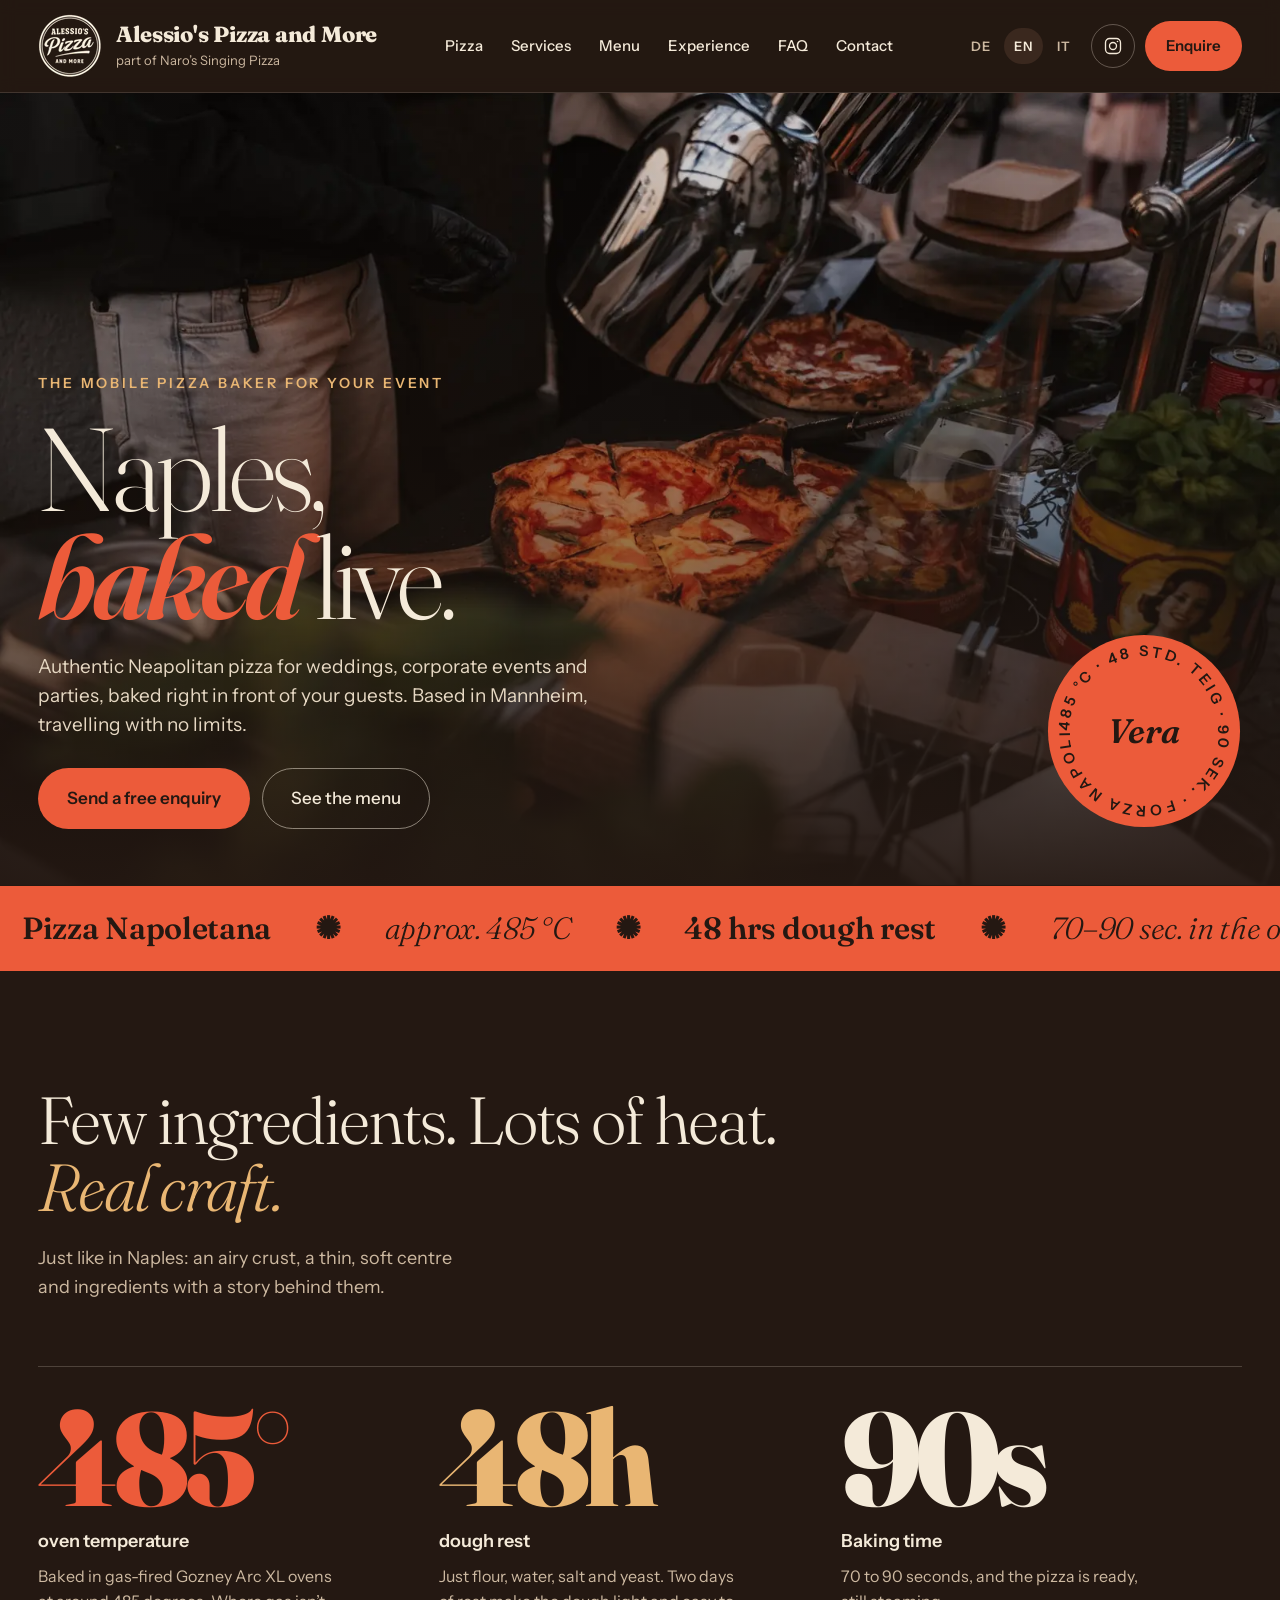
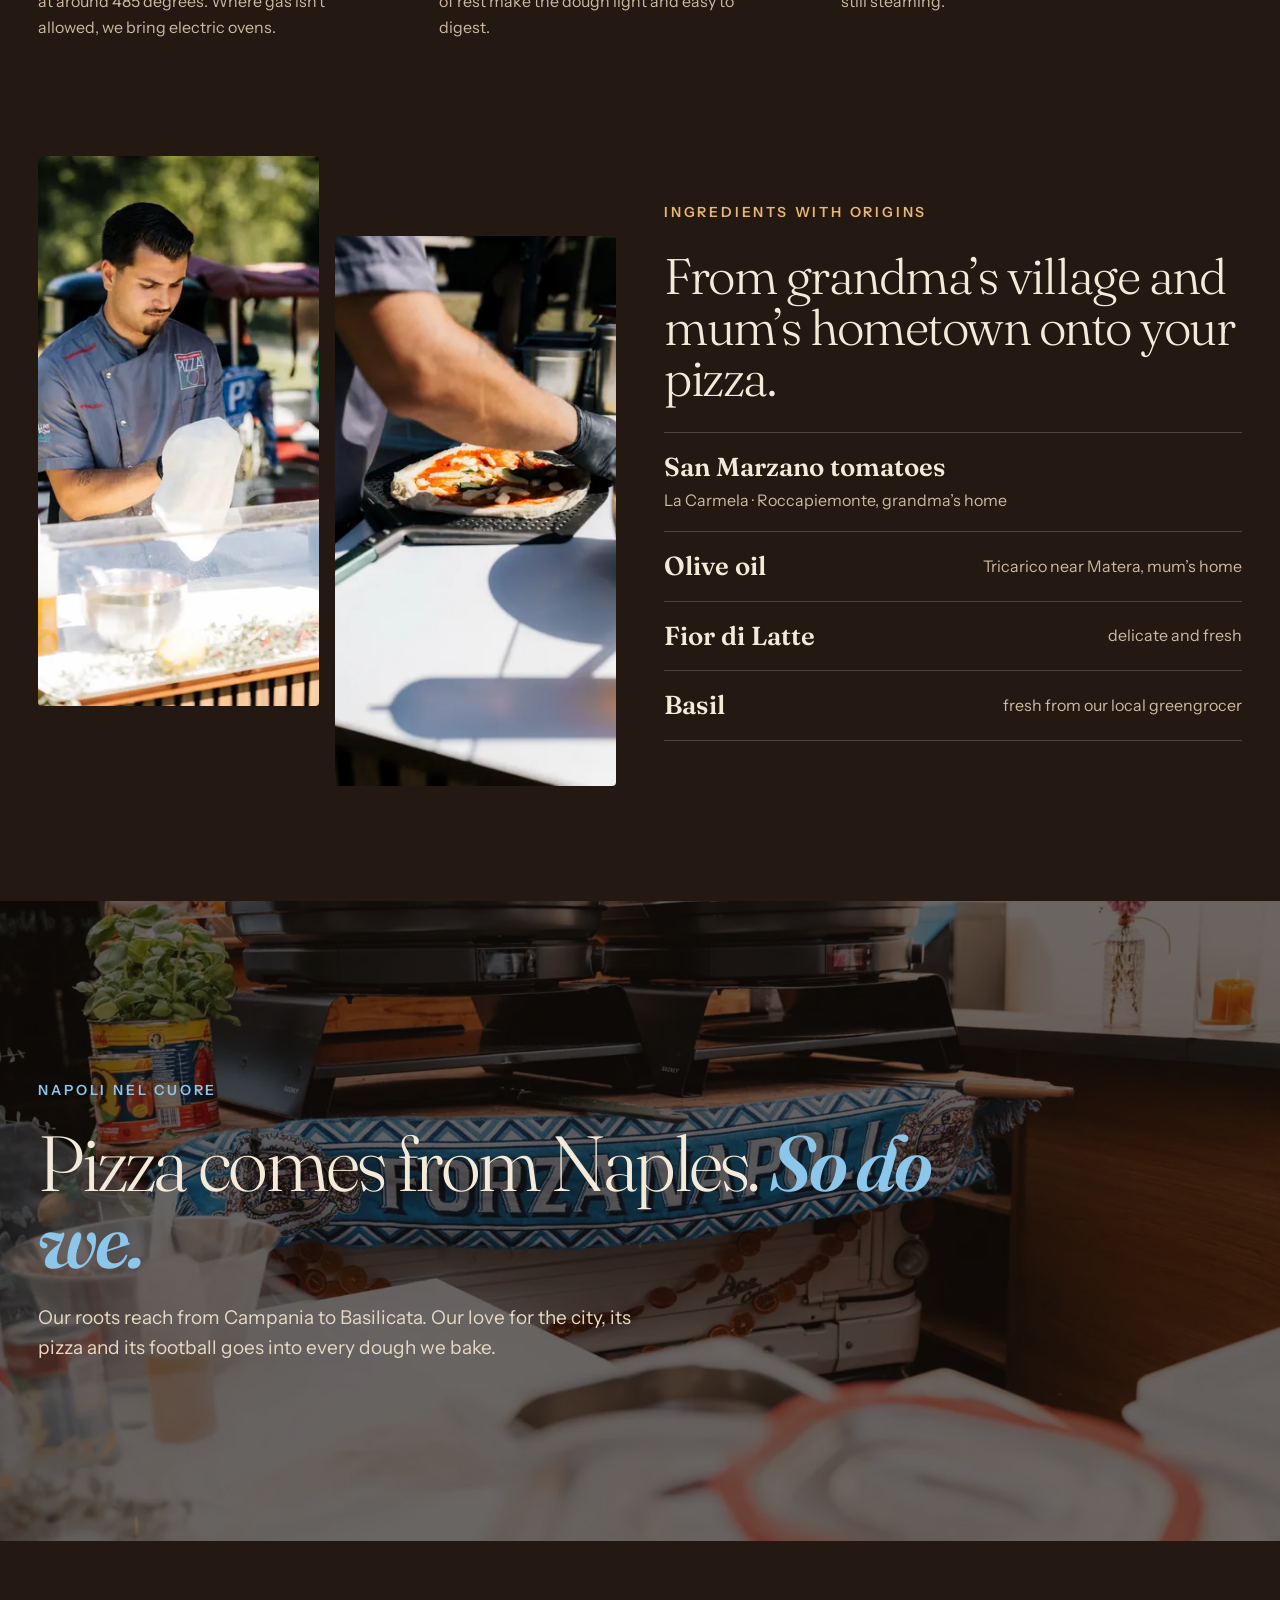
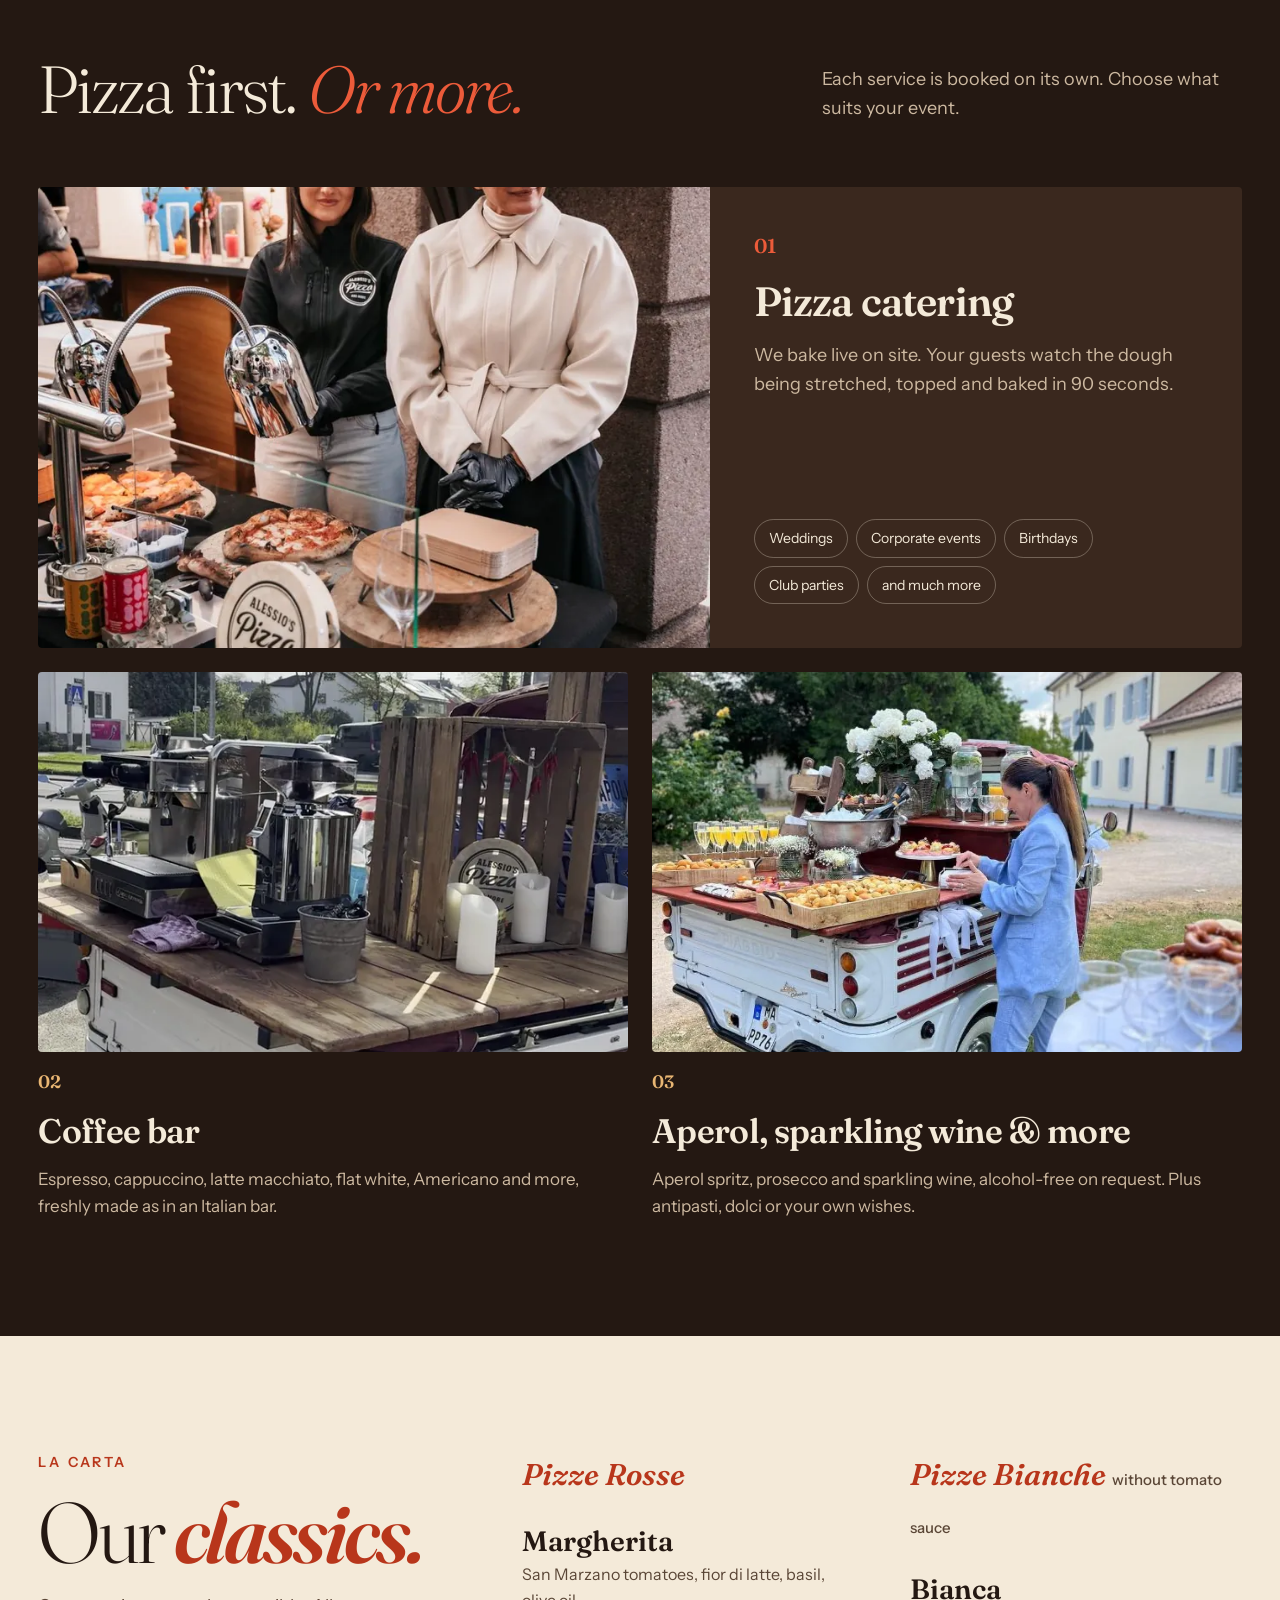
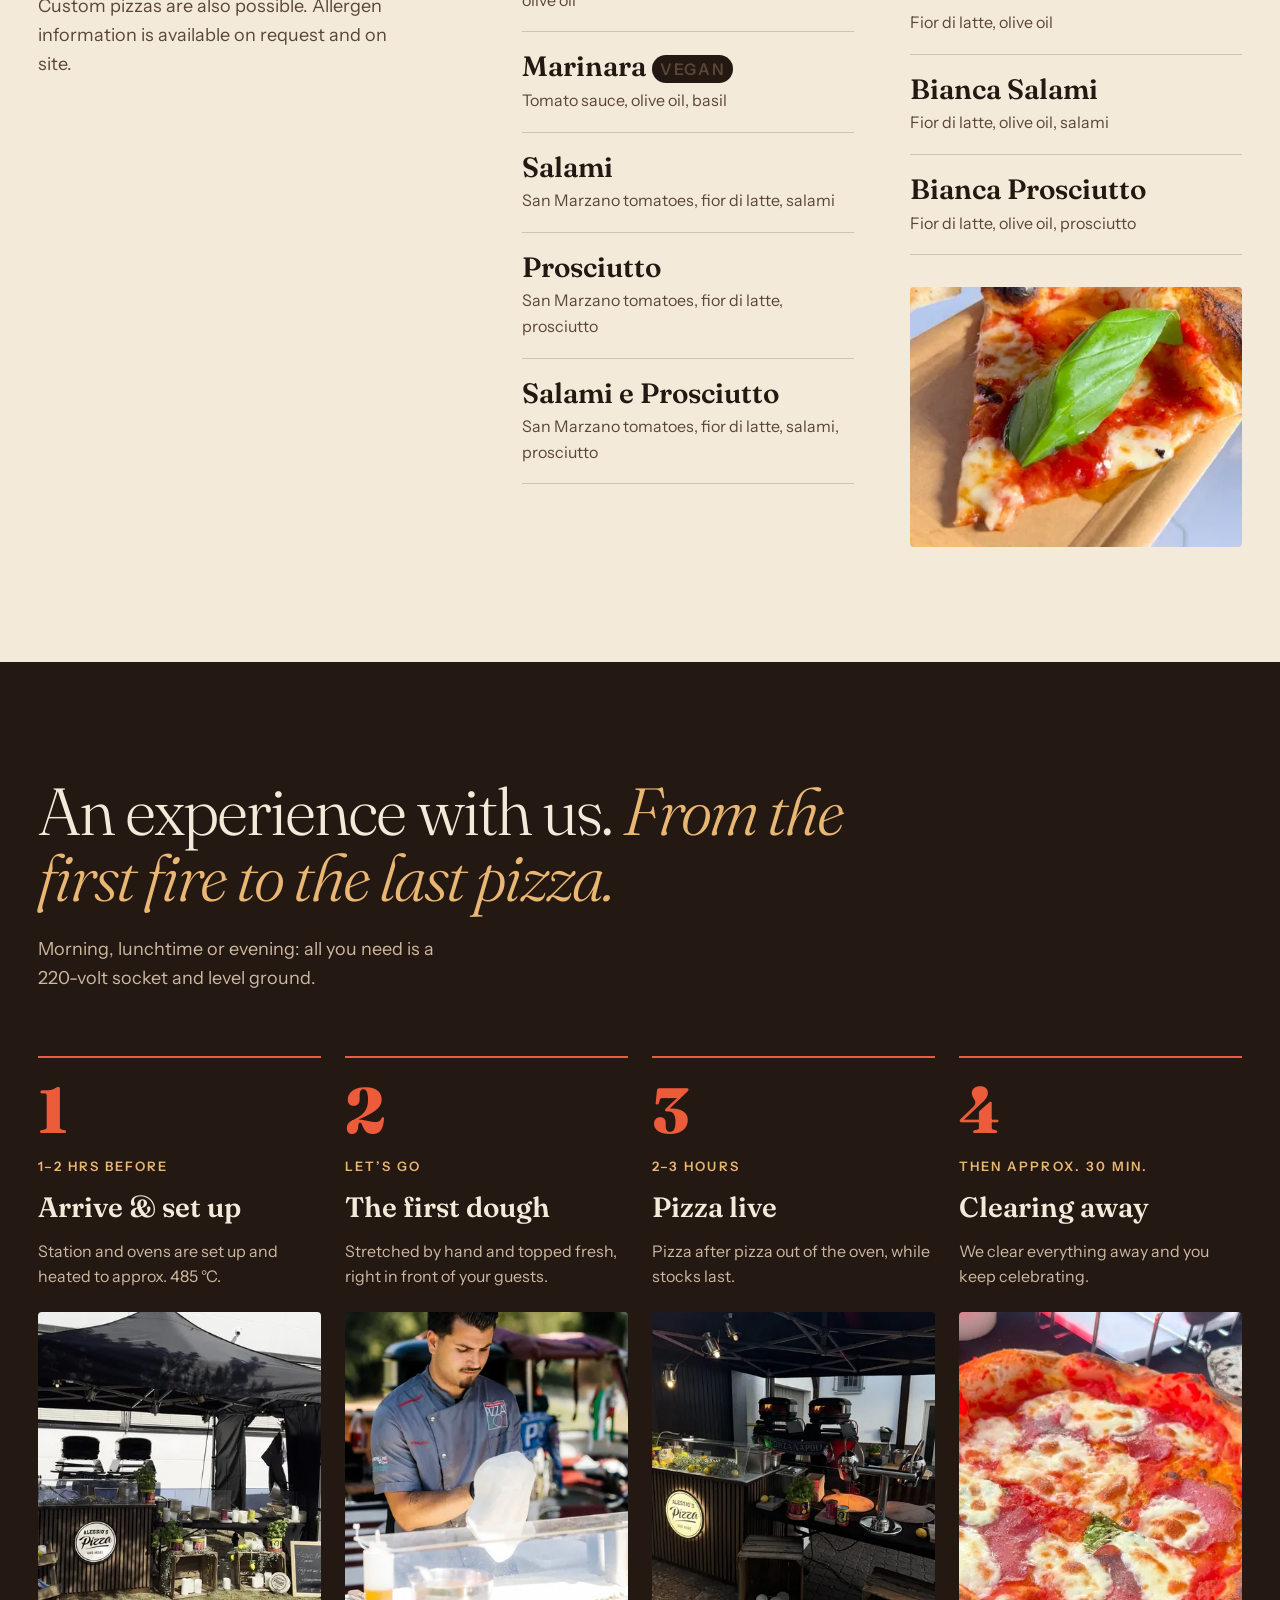
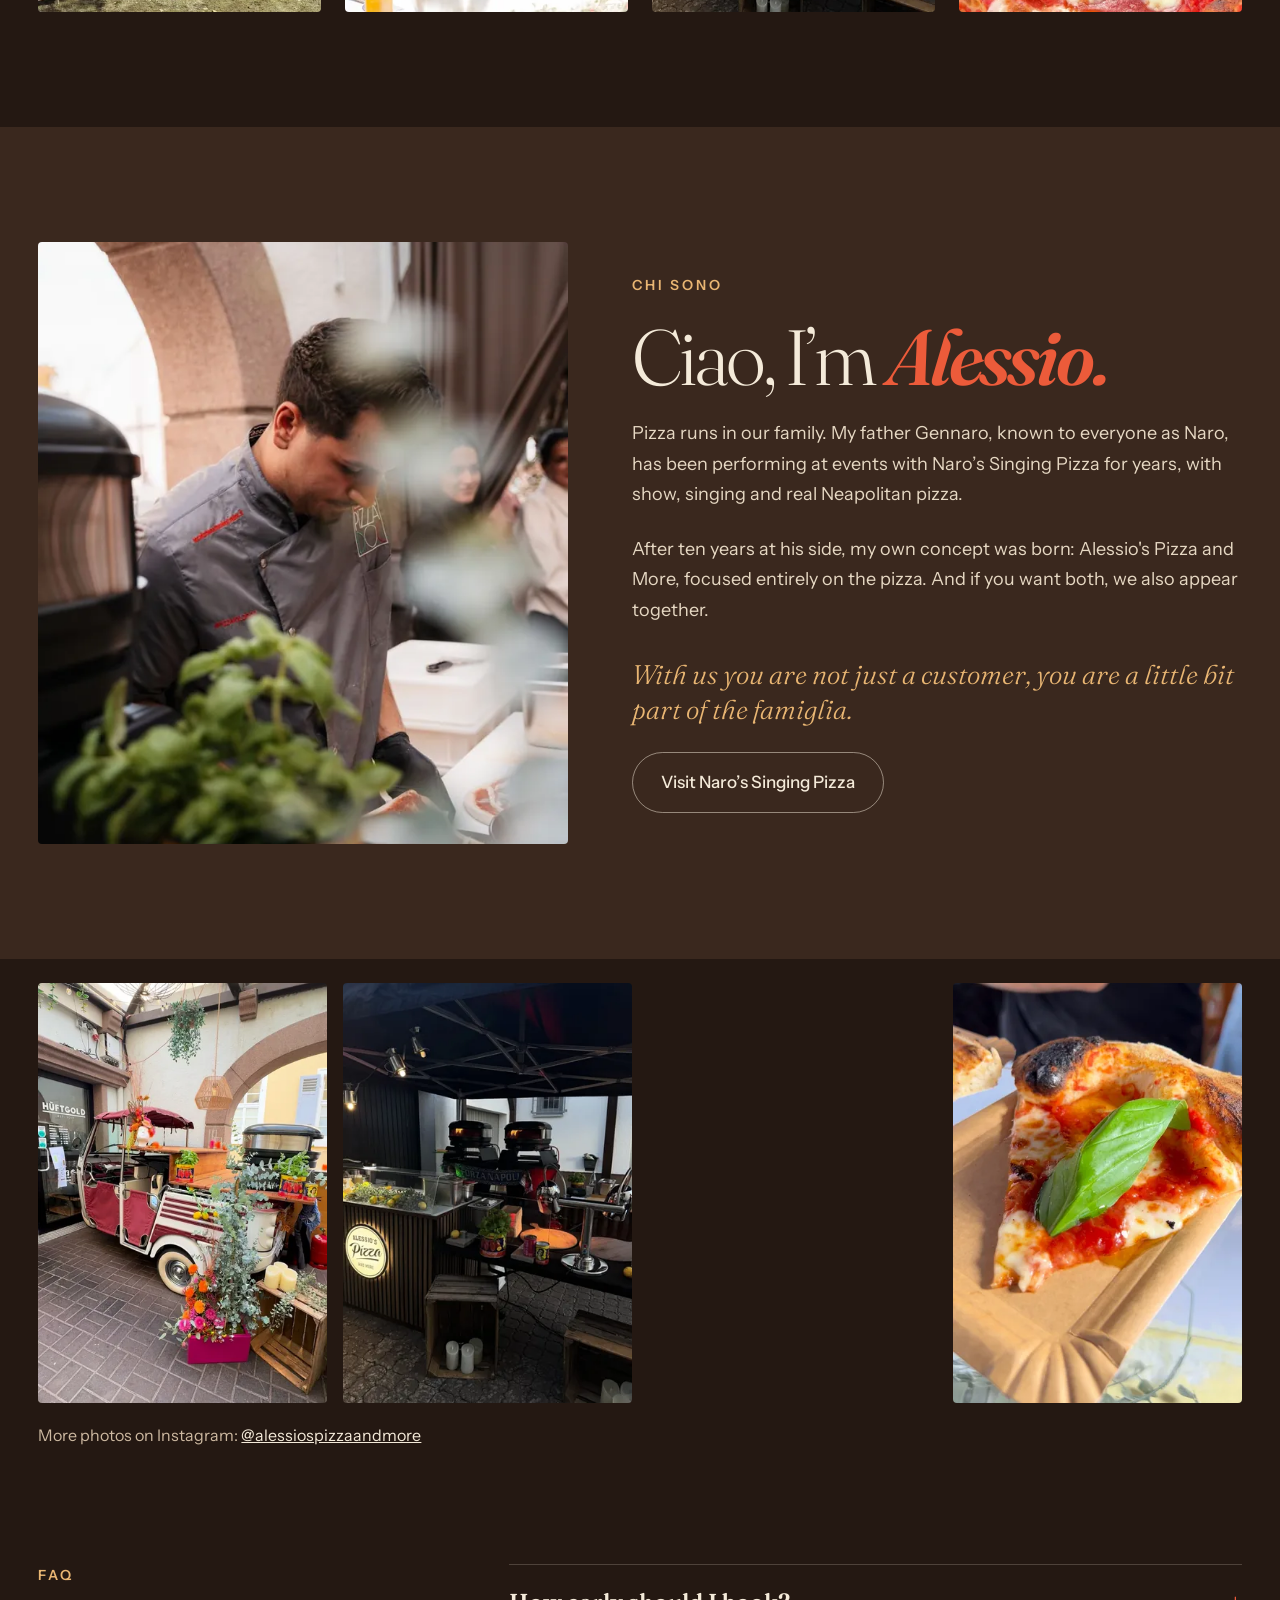
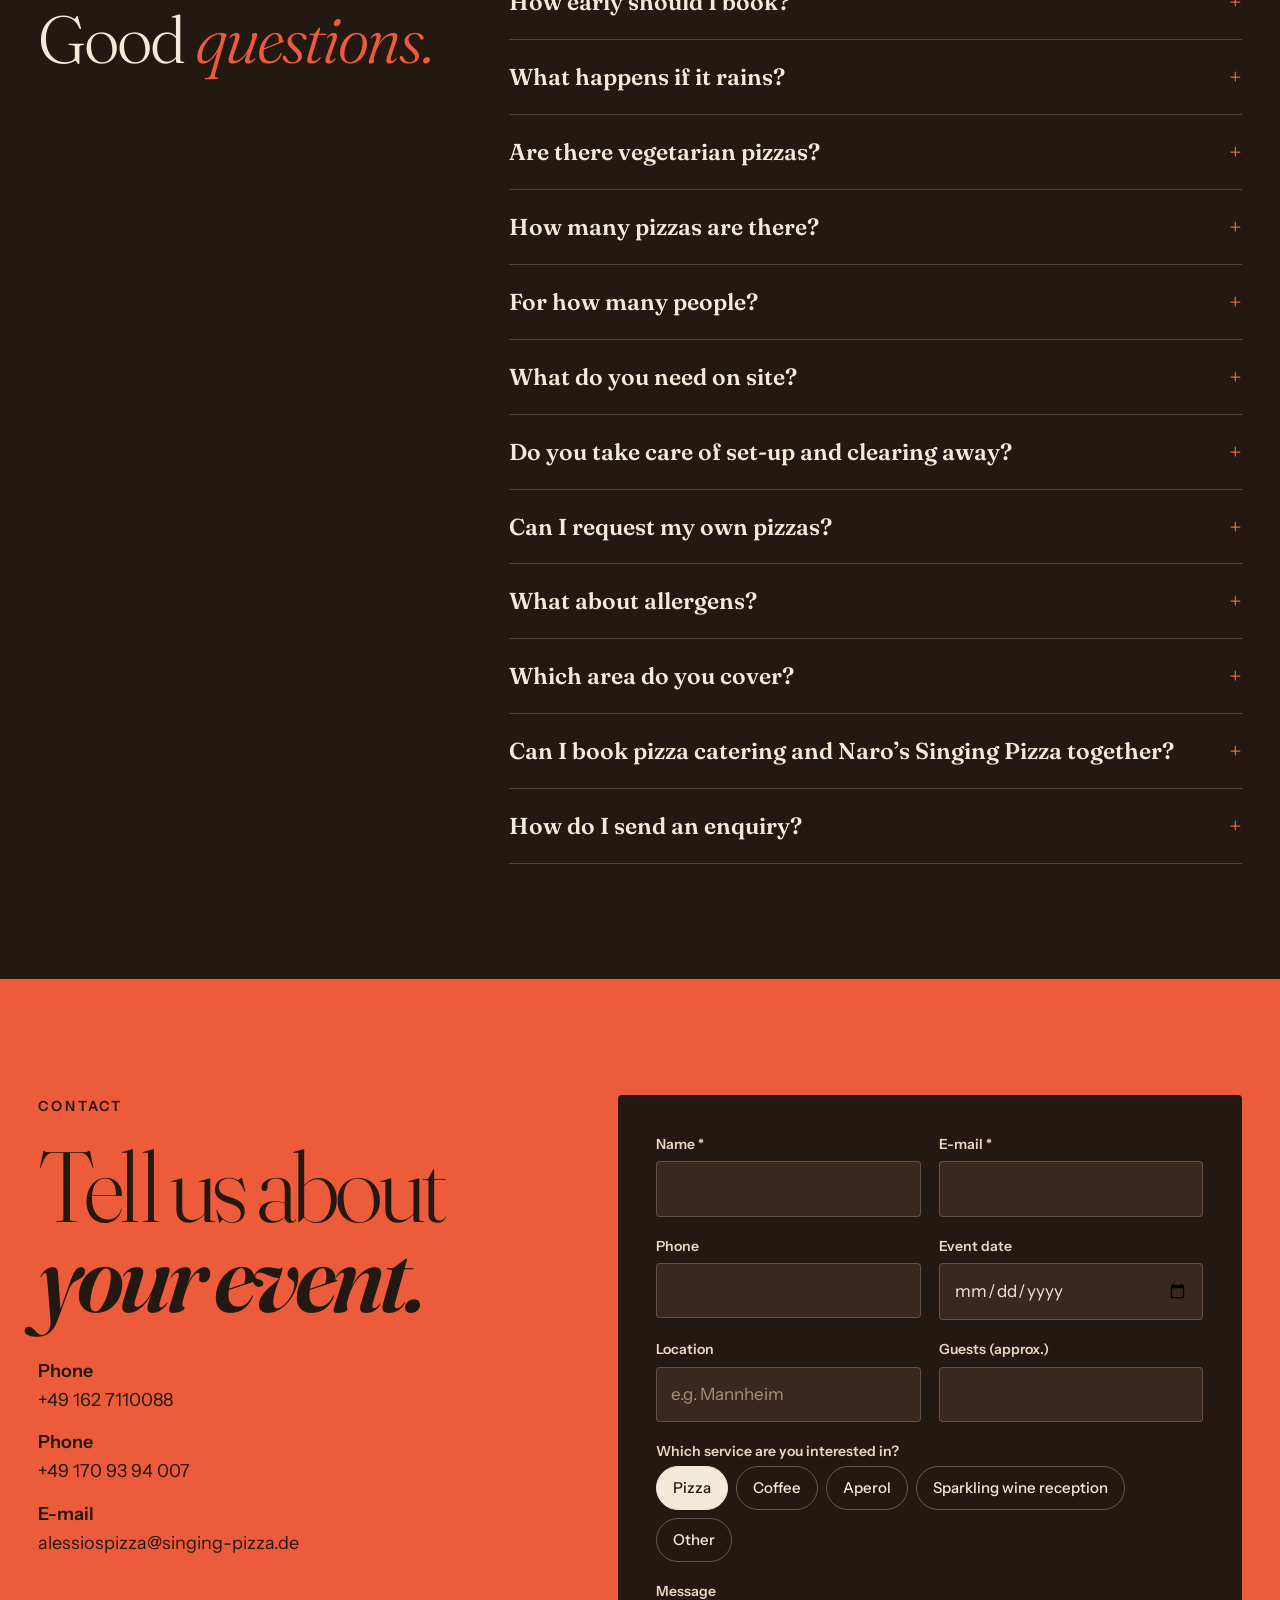
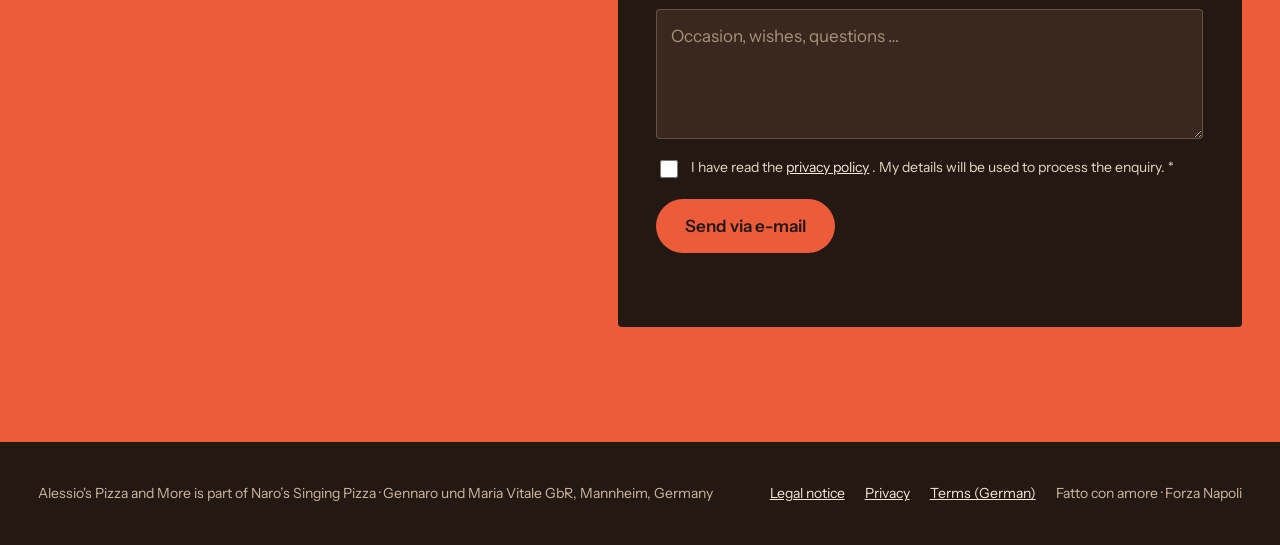
==== commit 01874a92: "Datenschutz ergänzt (WhatsApp, HTTPS), Schriftlizenzen, drei Bilder aus Videos ersetzt - Datenschutz" ====
--- a/en/index.html
+++ b/en/index.html
@@ -114,8 +114,8 @@
 <link rel="preload" as="image" href="../assets/media/pizza-hero.jpg" imagesrcset="../assets/media/pizza-hero-400.webp 400w, ../assets/media/pizza-hero-640.webp 640w, ../assets/media/pizza-hero-800.webp 800w, ../assets/media/pizza-hero-1200.webp 1200w, ../assets/media/pizza-hero-1600.webp 1600w, ../assets/media/pizza-hero-2000.webp 2000w" imagesizes="(min-width: 1300px) 100vw, 1300px" fetchpriority="high">
 <link rel="preload" as="font" type="font/woff2" href="../assets/fonts/Fraunces-39ce2001.woff2" crossorigin>
 <link rel="preload" as="font" type="font/woff2" href="../assets/fonts/InstrumentSans-046090ca.woff2" crossorigin>
-<link rel="stylesheet" href="../assets/css/fonts2.css?v=202611131647">
-<link rel="stylesheet" href="../assets/css/neu.css?v=202611131647">
+<link rel="stylesheet" href="../assets/css/fonts2.css?v=202611181232">
+<link rel="stylesheet" href="../assets/css/neu.css?v=202611181232">
 <!--faq-ld--><script type="application/ld+json">{"@context": "https://schema.org", "@type": "FAQPage", "mainEntity": [{"@type": "Question", "name": "How early should I book?", "acceptedAnswer": {"@type": "Answer", "text": "As early as possible, ideally as soon as your date is set. Weekends in the wedding and summer season in particular book up quickly. Still, feel free to ask at short notice, sometimes it works out."}}, {"@type": "Question", "name": "What happens if it rains?", "acceptedAnswer": {"@type": "Answer", "text": "Rain is no problem for us: we work under our tent or parasol and keep baking as normal. In a storm or thunderstorm we may have to pause briefly. And in severe weather where wind or lightning puts guests and team at risk, safety comes first. We then agree with you on site how to continue."}}, {"@type": "Question", "name": "Are there vegetarian pizzas?", "acceptedAnswer": {"@type": "Answer", "text": "Yes. Our Marinara with tomato sauce, olive oil and basil is even vegan. The Margherita and the Bianca also contain no meat or sausage."}}, {"@type": "Question", "name": "How many pizzas are there?", "acceptedAnswer": {"@type": "Answer", "text": "During your event we keep baking fresh pizzas while stocks last. We agree on the quantity with you beforehand based on your number of guests."}}, {"@type": "Question", "name": "For how many people?", "acceptedAnswer": {"@type": "Answer", "text": "We are flexible: there is no minimum and no maximum number of guests. Whether a small garden party or a large corporate event, just ask us."}}, {"@type": "Question", "name": "What do you need on site?", "acceptedAnswer": {"@type": "Answer", "text": "Just a 220-volt power socket and level ground. We bring ovens, counter, ingredients and equipment; otherwise we are completely self-sufficient."}}, {"@type": "Question", "name": "Do you take care of set-up and clearing away?", "acceptedAnswer": {"@type": "Answer", "text": "Yes. We set up before the event, bake live and clear everything away at the end. You don’t have to worry about a thing."}}, {"@type": "Question", "name": "Can I request my own pizzas?", "acceptedAnswer": {"@type": "Answer", "text": "Of course. The pizzas from our menu are included; custom pizzas are possible for an extra charge. Just ask us."}}, {"@type": "Question", "name": "What about allergens?", "acceptedAnswer": {"@type": "Answer", "text": "Information on allergens and additives is available on request and on site. Ideally, let us know in your enquiry what we should look out for."}}, {"@type": "Question", "name": "Which area do you cover?", "acceptedAnswer": {"@type": "Answer", "text": "We are based in Mannheim, but we travel with no limits. Wherever your event is, just ask and we will find a solution."}}, {"@type": "Question", "name": "Can I book pizza catering and Naro’s Singing Pizza together?", "acceptedAnswer": {"@type": "Answer", "text": "Yes, my father and I also appear together. I make sure all guests are well fed, and Naro brings the atmosphere with music and pizza."}}, {"@type": "Question", "name": "How do I send an enquiry?", "acceptedAnswer": {"@type": "Answer", "text": "Simply use the form below: enter date, location and approximate number of guests and send it by e-mail. You will receive a personal, no-obligation quote from us."}}]}</script><!--/faq-ld-->
 </head>
 <body>
@@ -284,7 +284,7 @@
           <div class="gericht"><b>Bianca</b><span>Fior di latte, olive oil</span></div>
           <div class="gericht"><b>Bianca Salami</b><span>Fior di latte, olive oil, salami</span></div>
           <div class="gericht"><b>Bianca Prosciutto</b><span>Fior di latte, olive oil, prosciutto</span></div>
-          <img class="rund" src="../assets/media/pizzadoc.jpg" srcset="../assets/media/pizzadoc-400.webp 400w, ../assets/media/pizzadoc-640.webp 640w, ../assets/media/pizzadoc-800.webp 800w, ../assets/media/pizzadoc-1179.webp 1179w" sizes="(max-width: 700px) 100vw, (max-width: 1200px) 45vw, 28vw" width="1179" height="1768" alt="Pizzaiolo in a Pizza DOC shirt at the ovens" loading="lazy" decoding="async">
+          <img class="rund" src="../assets/media/pizzastueck.jpg" srcset="../assets/media/pizzastueck-400.webp 400w, ../assets/media/pizzastueck-640.webp 640w, ../assets/media/pizzastueck-800.webp 800w, ../assets/media/pizzastueck-1200.webp 1200w, ../assets/media/pizzastueck-1600.webp 1600w" sizes="(max-width: 700px) 100vw, (max-width: 1200px) 45vw, 28vw" width="1600" height="2400" alt="A slice of Margherita with fresh basil" loading="lazy" decoding="async">
         </div>
       </div>
     </div>
@@ -299,7 +299,7 @@
       <li><span class="schritt-nr">1</span><span class="schritt-zeit">1–2 hrs before</span><h3>Arrive &amp; set up</h3><p>Station and ovens are set up and heated to approx. 485 °C.</p><img class="rund" src="../assets/media/zelt.jpg" srcset="../assets/media/zelt-400.webp 400w, ../assets/media/zelt-640.webp 640w, ../assets/media/zelt-800.webp 800w, ../assets/media/zelt-900.webp 900w" sizes="(max-width: 600px) 100vw, (max-width: 900px) 46vw, (max-width: 1100px) 31vw, 23vw" width="900" height="1600" alt="Pizza tent on a summer lawn" loading="lazy" decoding="async"></li>
       <li><span class="schritt-nr">2</span><span class="schritt-zeit">Let’s go</span><h3>The first dough</h3><p>Stretched by hand and topped fresh, right in front of your guests.</p><img class="rund" src="../assets/media/teig.jpg" srcset="../assets/media/teig-400.webp 400w, ../assets/media/teig-640.webp 640w, ../assets/media/teig-800.webp 800w, ../assets/media/teig-1179.webp 1179w" sizes="(max-width: 600px) 100vw, (max-width: 900px) 46vw, (max-width: 1100px) 31vw, 23vw" width="1179" height="1768" alt="The dough is stretched by hand" loading="lazy" decoding="async"></li>
       <li><span class="schritt-nr">3</span><span class="schritt-zeit">2–3 hours</span><h3>Pizza live</h3><p>Pizza after pizza out of the oven, while stocks last.</p><img class="rund" src="../assets/media/abendstation.jpg" srcset="../assets/media/abendstation-400.webp 400w, ../assets/media/abendstation-640.webp 640w, ../assets/media/abendstation-800.webp 800w, ../assets/media/abendstation-1050.webp 1050w" sizes="(max-width: 600px) 100vw, (max-width: 900px) 46vw, (max-width: 1100px) 31vw, 23vw" width="1050" height="1400" alt="Pizza station in the evening with two ovens" loading="lazy" decoding="async"></li>
-      <li><span class="schritt-nr">4</span><span class="schritt-zeit">Then approx. 30 min.</span><h3>Clearing away</h3><p>We clear everything away and you keep celebrating.</p><img class="rund" src="../assets/media/station-wiese.jpg" srcset="../assets/media/station-wiese-400.webp 400w, ../assets/media/station-wiese-640.webp 640w, ../assets/media/station-wiese-800.webp 800w, ../assets/media/station-wiese-1179.webp 1179w" sizes="(max-width: 600px) 100vw, 450px" width="1179" height="786" alt="Pizza station with Ape and parasol on a lawn" loading="lazy" decoding="async"></li>
+      <li><span class="schritt-nr">4</span><span class="schritt-zeit">Then approx. 30 min.</span><h3>Clearing away</h3><p>We clear everything away and you keep celebrating.</p><img class="rund" src="../assets/media/pizza-geschnitten.jpg" srcset="../assets/media/pizza-geschnitten-400.webp 400w, ../assets/media/pizza-geschnitten-640.webp 640w, ../assets/media/pizza-geschnitten-800.webp 800w, ../assets/media/pizza-geschnitten-1200.webp 1200w, ../assets/media/pizza-geschnitten-1600.webp 1600w, ../assets/media/pizza-geschnitten-1800.webp 1800w" sizes="(max-width: 600px) 100vw, 450px" width="1800" height="1200" alt="Fresh from the oven: pizza with fior di latte and salami" loading="lazy" decoding="async"></li>
     </ol>
   </section>
 
@@ -316,10 +316,10 @@
   </section>
 
   <section class="galerie" aria-label="Moments from our events">
-    <img class="rund" src="../assets/media/hochzeit.jpg" srcset="../assets/media/hochzeit-400.webp 400w, ../assets/media/hochzeit-640.webp 640w, ../assets/media/hochzeit-800.webp 800w, ../assets/media/hochzeit-1179.webp 1179w" sizes="(max-width: 760px) 50vw, (max-width: 1300px) 320px, 25vw" width="1179" height="1768" alt="Alessio with the bride and groom and fresh pizza at a wedding" loading="lazy" decoding="async">
+    <img class="rund" src="../assets/media/ape-station.jpg" srcset="../assets/media/ape-station-400.webp 400w, ../assets/media/ape-station-640.webp 640w, ../assets/media/ape-station-800.webp 800w, ../assets/media/ape-station-1080.webp 1080w" sizes="(max-width: 760px) 50vw, (max-width: 1300px) 320px, 25vw" width="1080" height="1620" alt="Our Ape with pizza station and flower decorations at an event" loading="lazy" decoding="async">
     <img class="rund" src="../assets/media/abendstation.jpg" srcset="../assets/media/abendstation-400.webp 400w, ../assets/media/abendstation-640.webp 640w, ../assets/media/abendstation-800.webp 800w, ../assets/media/abendstation-1050.webp 1050w" sizes="(max-width: 760px) 50vw, 320px" width="1050" height="1400" alt="Pizza station in the evening" loading="lazy" decoding="async">
     <img class="rund" src="../assets/media/pizza-hero.jpg" srcset="../assets/media/pizza-hero-400.webp 400w, ../assets/media/pizza-hero-640.webp 640w, ../assets/media/pizza-hero-800.webp 800w, ../assets/media/pizza-hero-1200.webp 1200w, ../assets/media/pizza-hero-1600.webp 1600w, ../assets/media/pizza-hero-2000.webp 2000w" sizes="(max-width: 760px) 300px, 630px" width="2000" height="1333" alt="Freshly baked Margherita" loading="lazy" decoding="async">
-    <img class="rund" src="../assets/media/pizzadoc.jpg" srcset="../assets/media/pizzadoc-400.webp 400w, ../assets/media/pizzadoc-640.webp 640w, ../assets/media/pizzadoc-800.webp 800w, ../assets/media/pizzadoc-1179.webp 1179w" sizes="(max-width: 760px) 50vw, (max-width: 1300px) 320px, 25vw" width="1179" height="1768" alt="Pizzaiolo at the ovens" loading="lazy" decoding="async">
+    <img class="rund" src="../assets/media/pizzastueck.jpg" srcset="../assets/media/pizzastueck-400.webp 400w, ../assets/media/pizzastueck-640.webp 640w, ../assets/media/pizzastueck-800.webp 800w, ../assets/media/pizzastueck-1200.webp 1200w, ../assets/media/pizzastueck-1600.webp 1600w" sizes="(max-width: 760px) 50vw, (max-width: 1300px) 320px, 25vw" width="1600" height="2400" alt="A slice of Margherita with fresh basil" loading="lazy" decoding="async">
   </section>
   <p class="galerie-hinweis">More photos on Instagram: <a href="https://www.instagram.com/alessiospizzaandmore/" target="_blank" rel="noopener">@alessiospizzaandmore</a></p>
 
@@ -424,6 +424,6 @@
   <nav aria-label="Legal"><a href="../impressum.html">Legal notice</a><a href="../datenschutz.html">Privacy</a><a href="../agb.html">Terms (German)</a><span>Fatto con amore · Forza Napoli</span></nav>
 </footer>
 
-<script defer src="../assets/js/main.js?v=202611131647"></script>
+<script defer src="../assets/js/main.js?v=202611181232"></script>
 </body>
 </html>
--- a/assets/css/fonts2.css
+++ b/assets/css/fonts2.css
@@ -1,4 +1,4 @@
-/* Schriften lokal eingebunden (DSGVO) – Quelle: Google Fonts, SIL Open Font License */
+/* Schriften lokal eingebunden (DSGVO, keine Verbindung zu Google). Fraunces (c) 2018 The Fraunces Project Authors, Instrument Sans (c) 2022 The Instrument Sans Project Authors. Lizenz: SIL Open Font License 1.1, siehe ../fonts/README.txt */
 @font-face {
   font-family: 'Fraunces';
   font-style: italic;
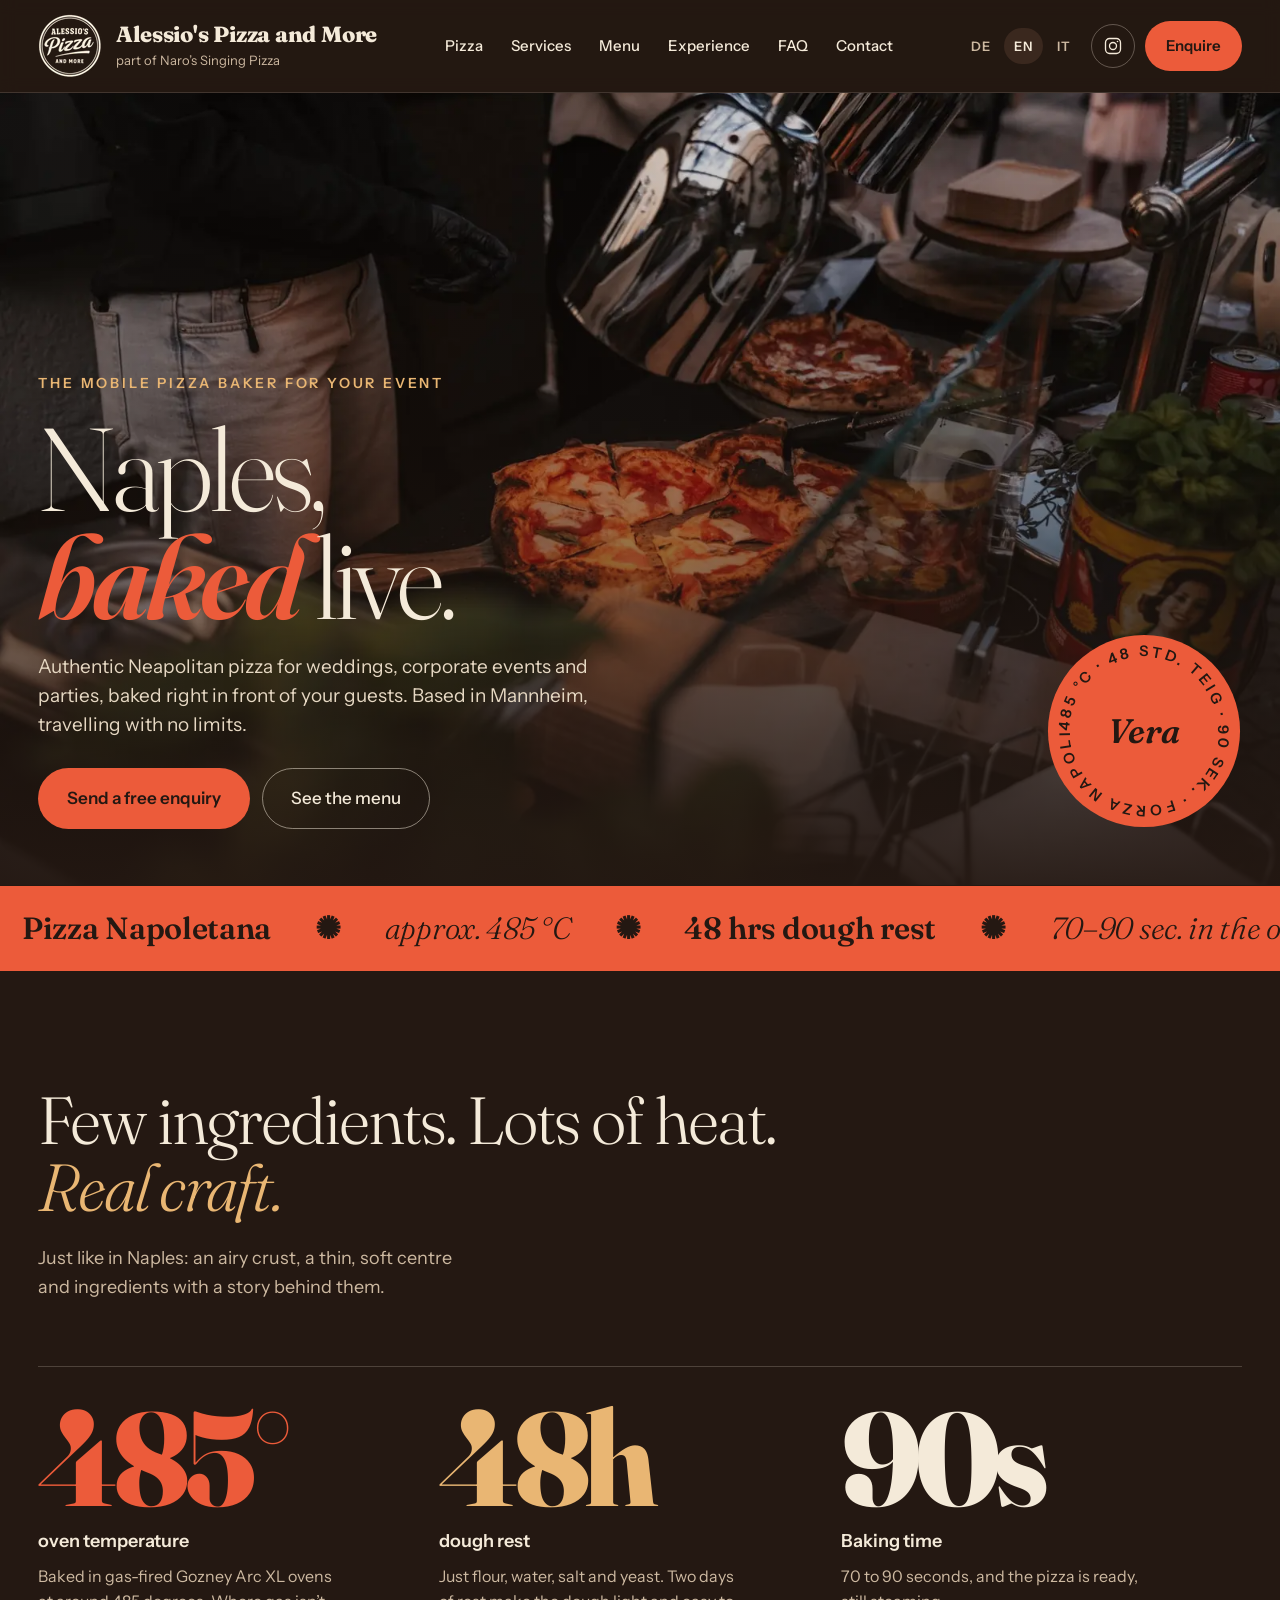
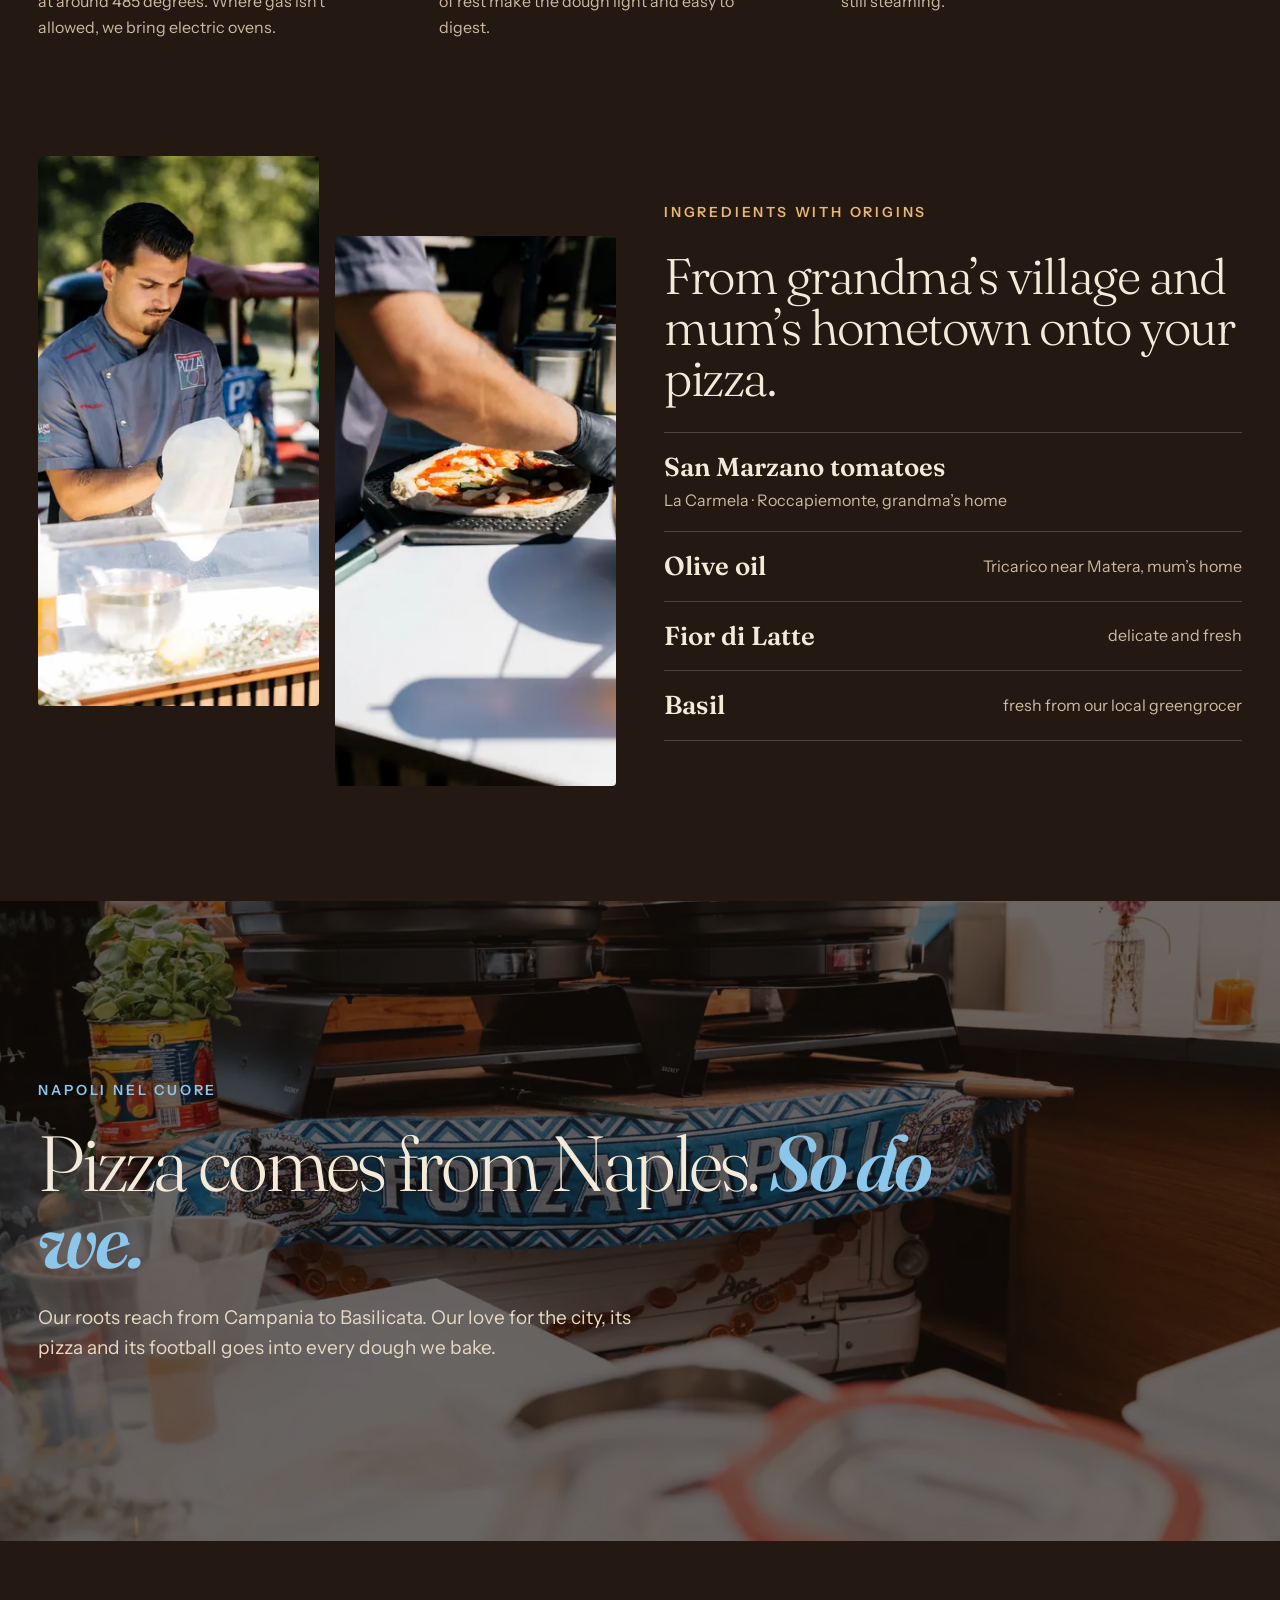
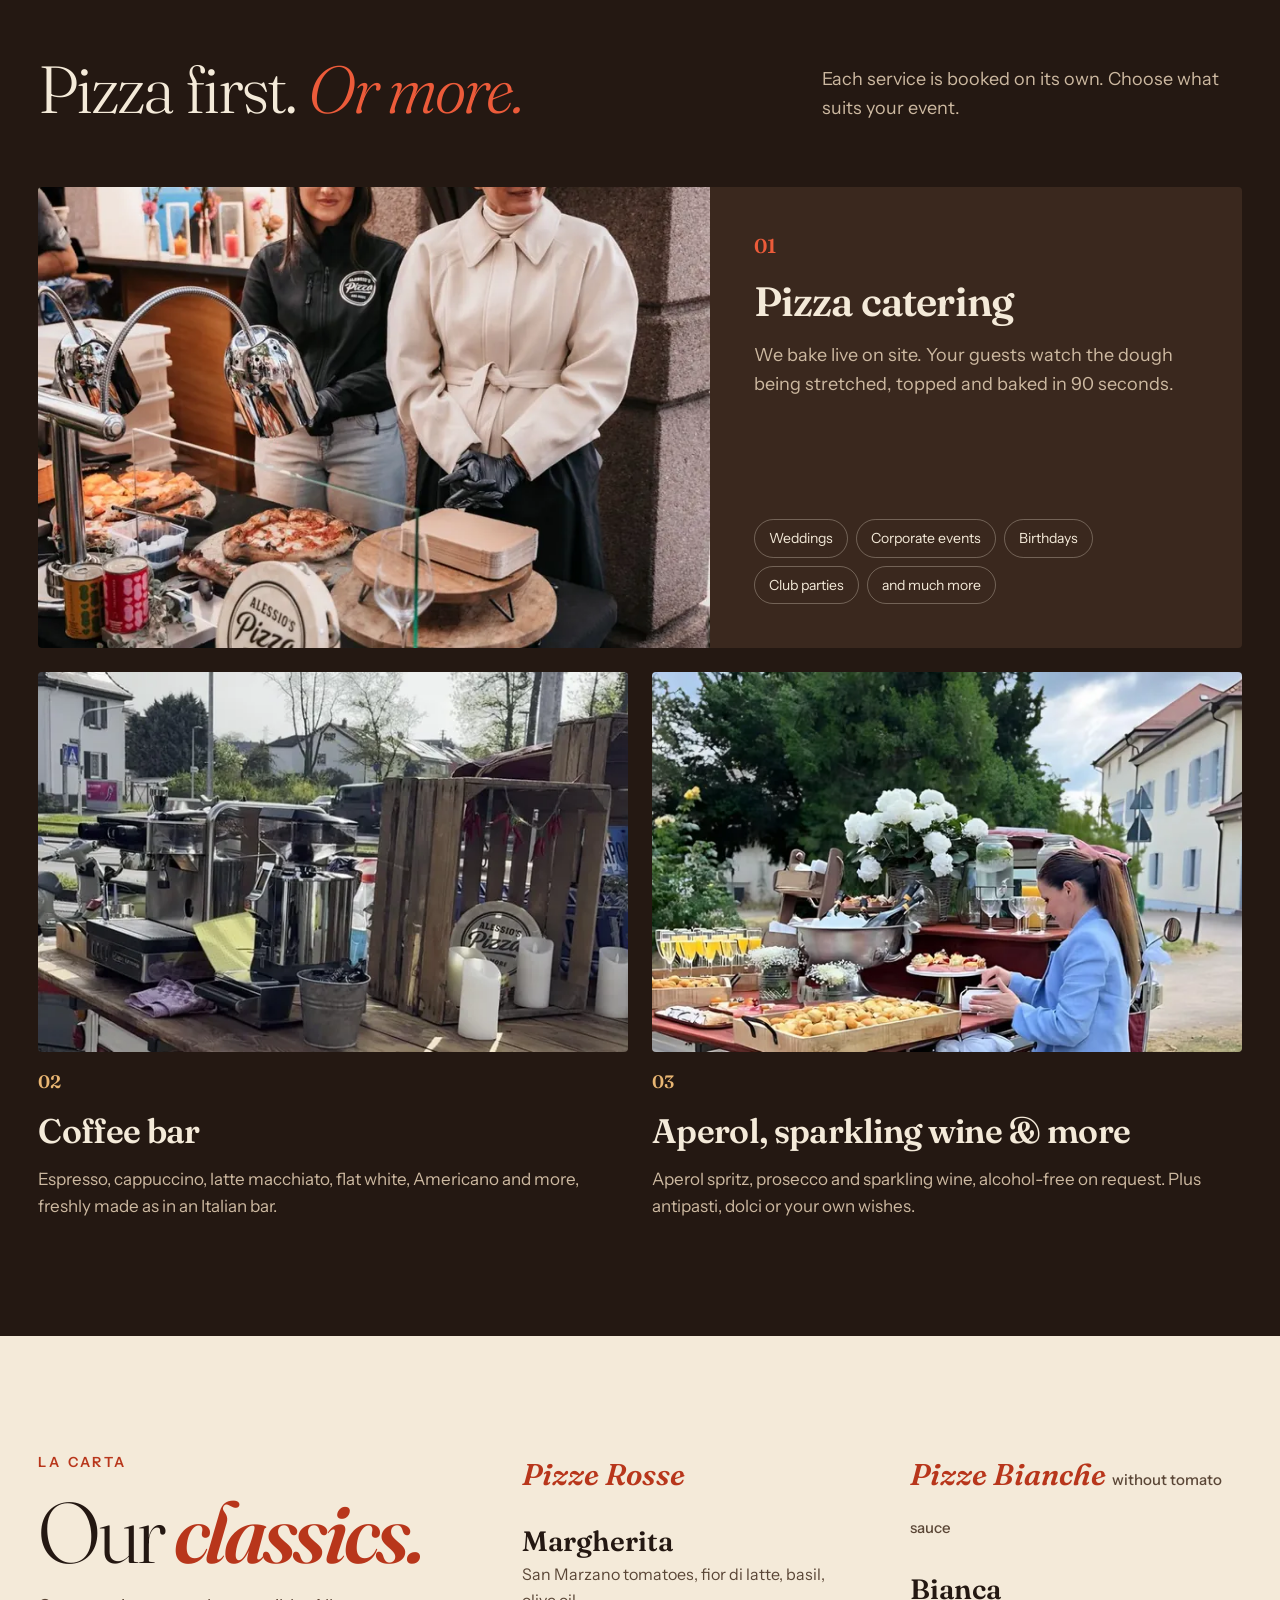
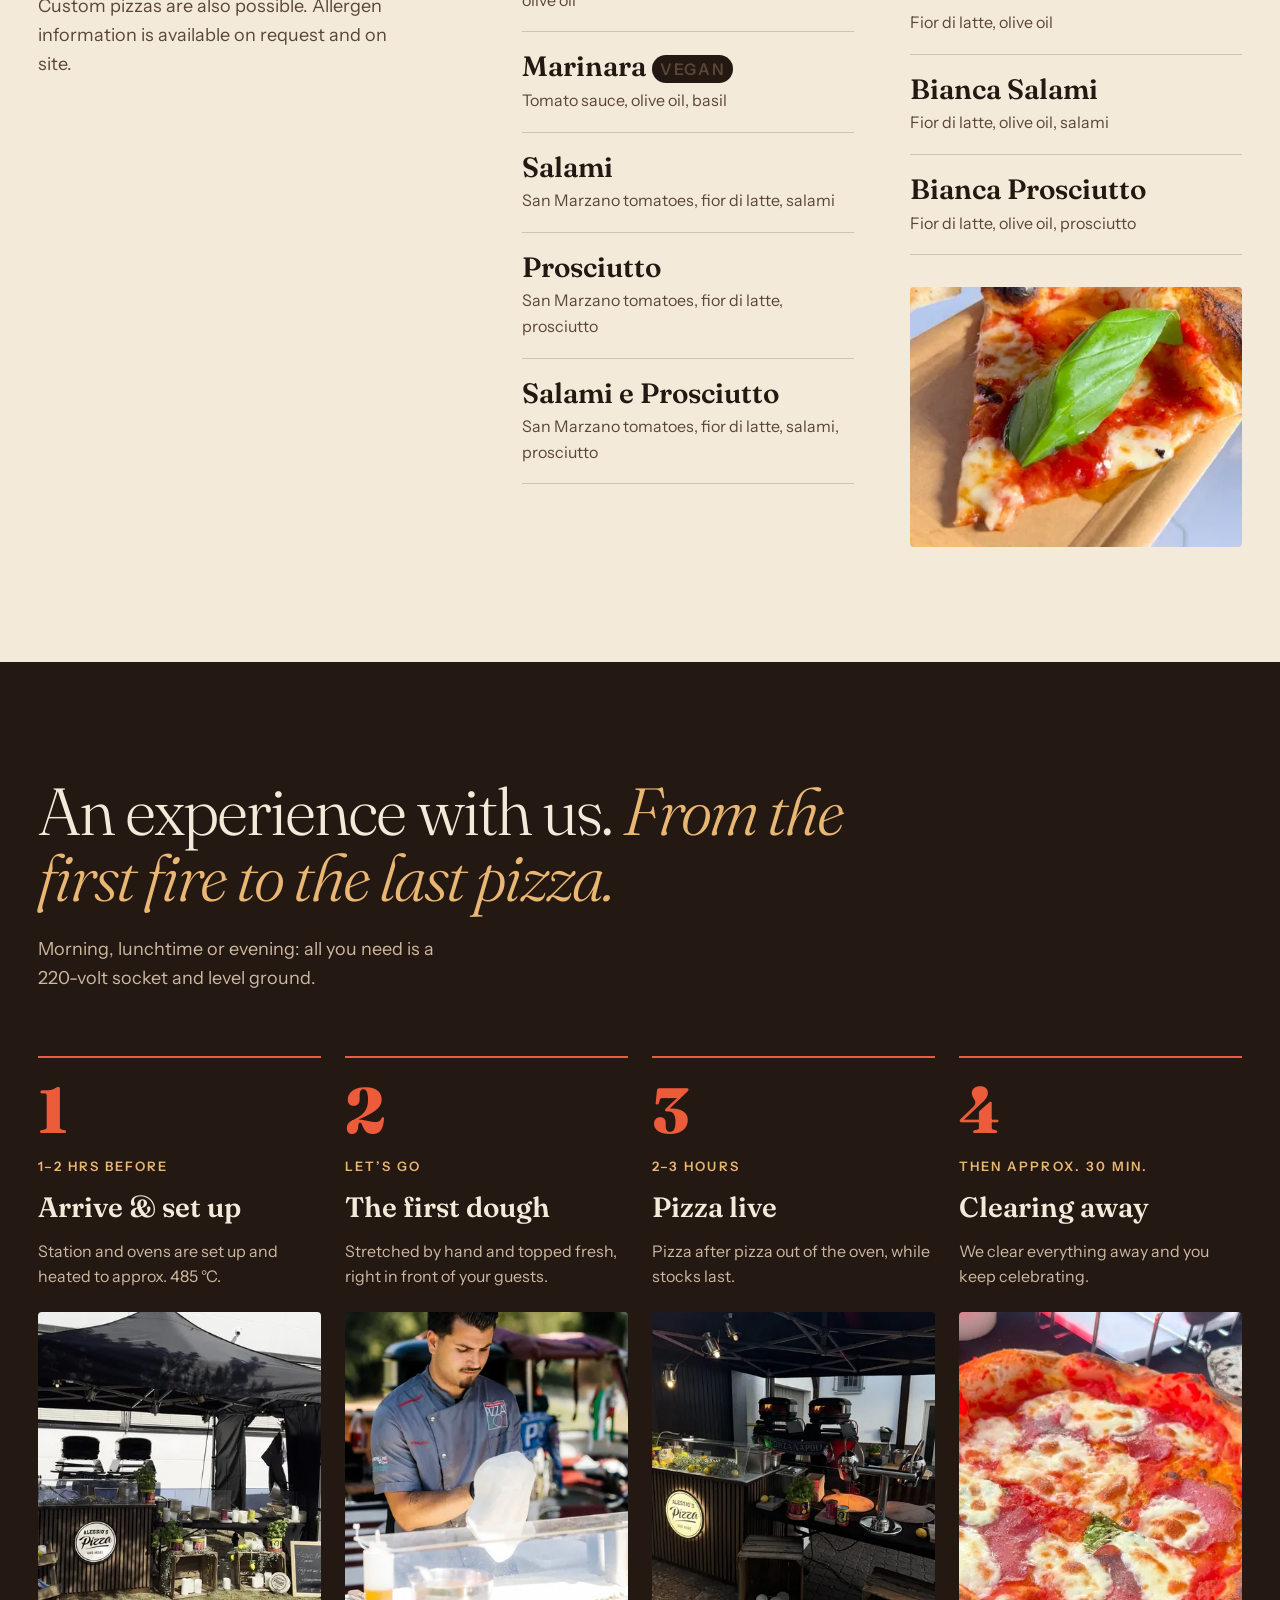
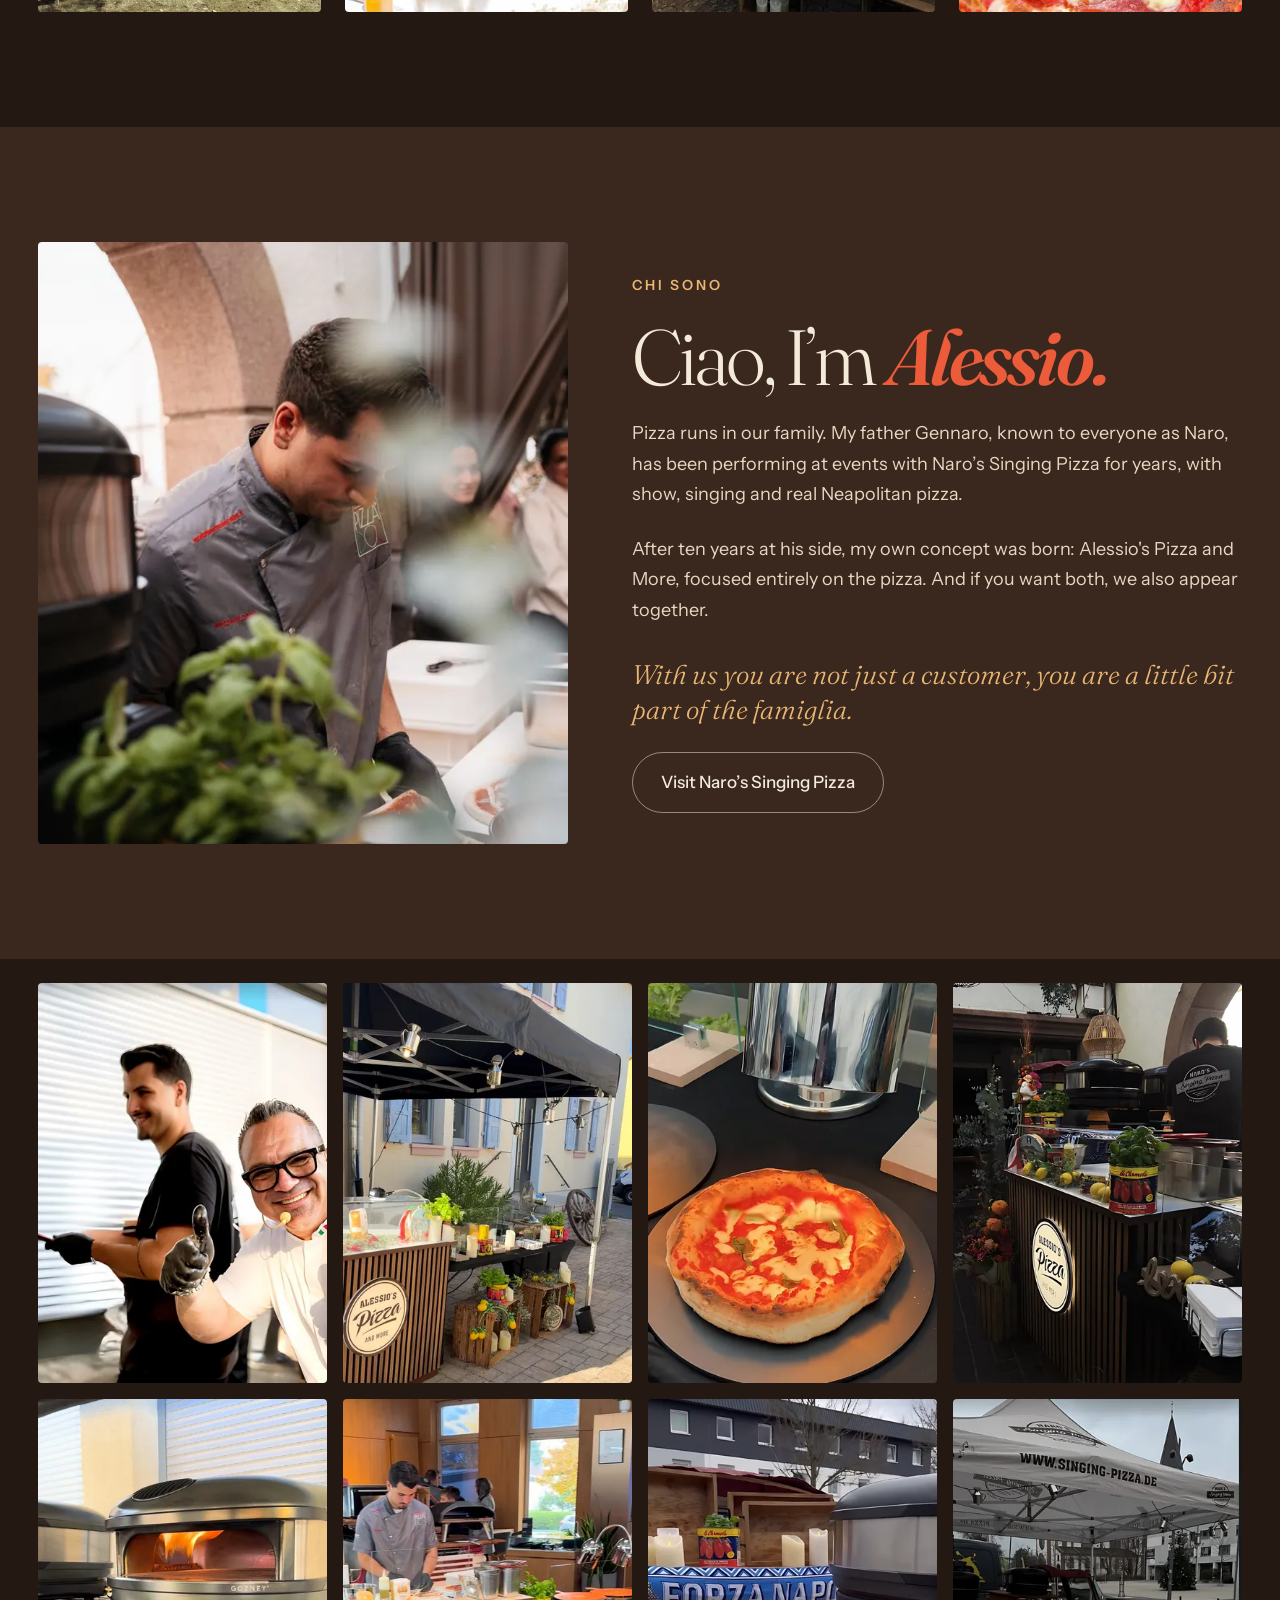
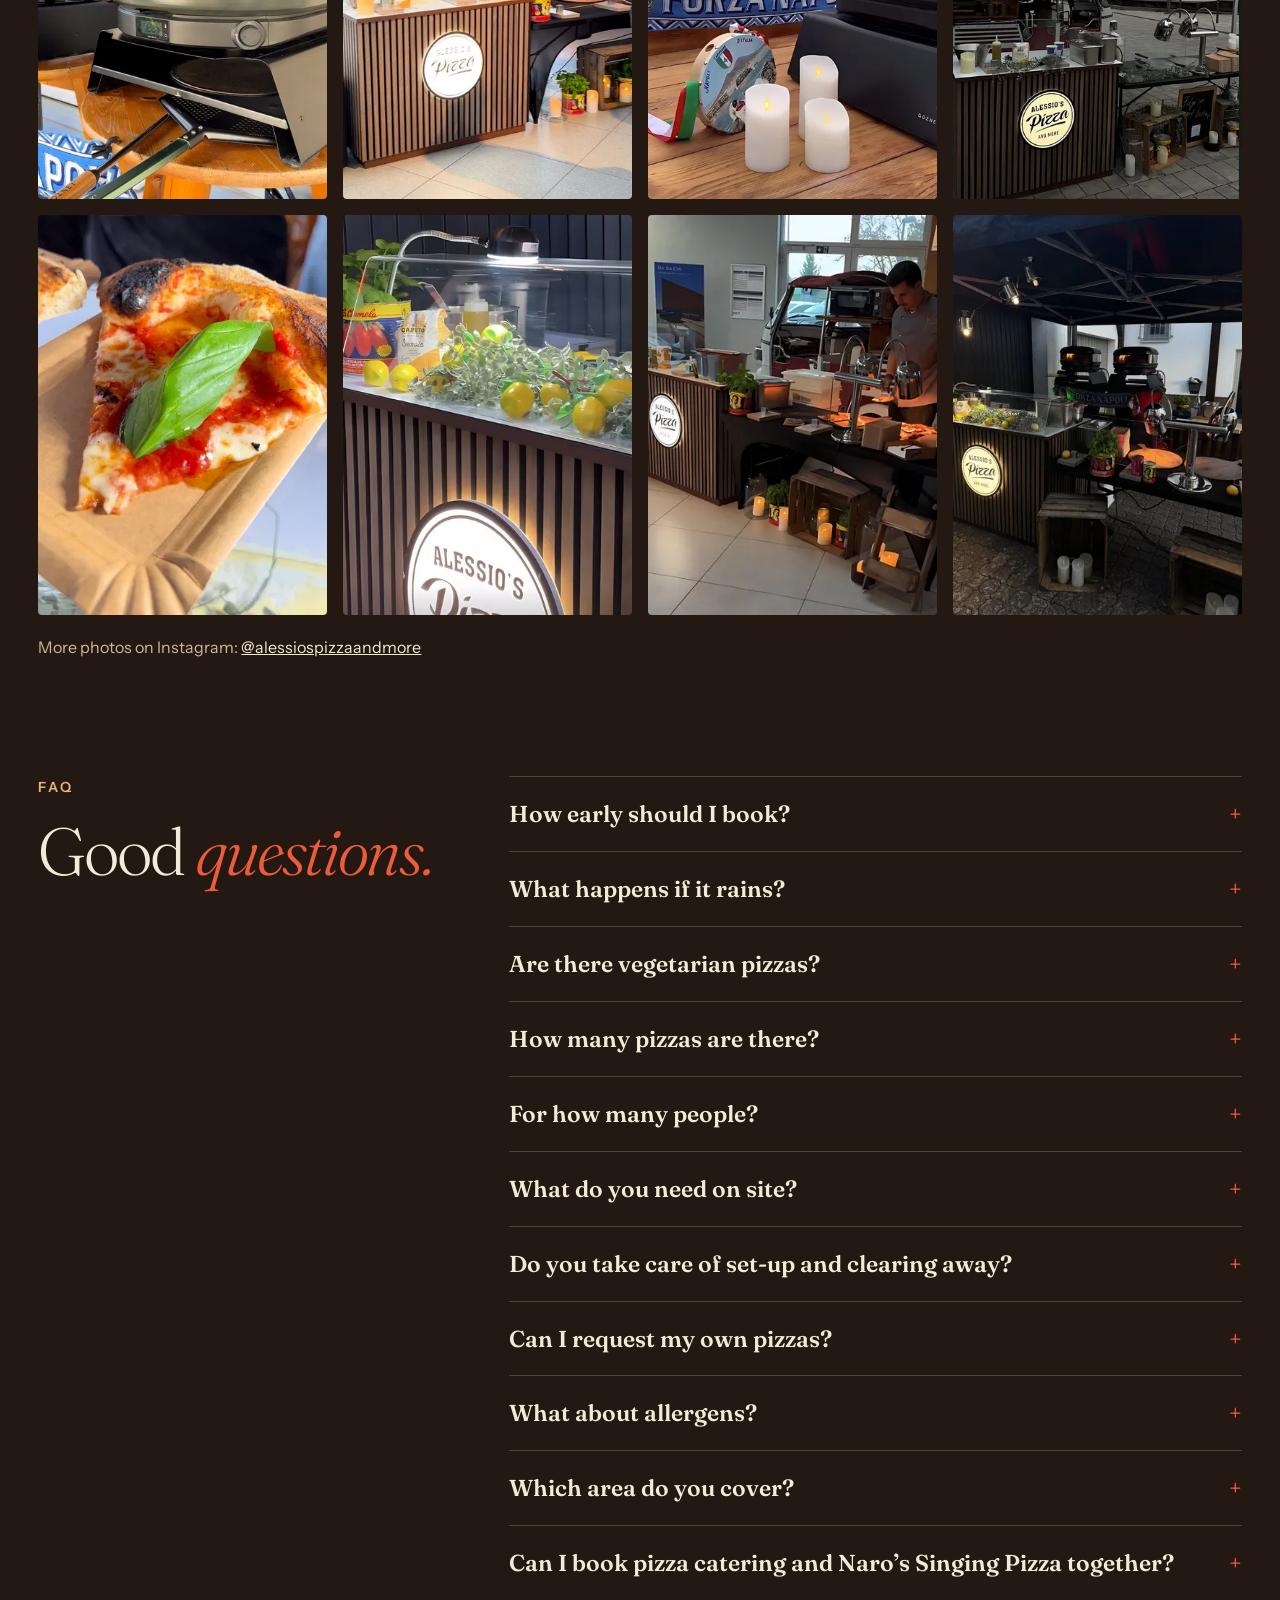
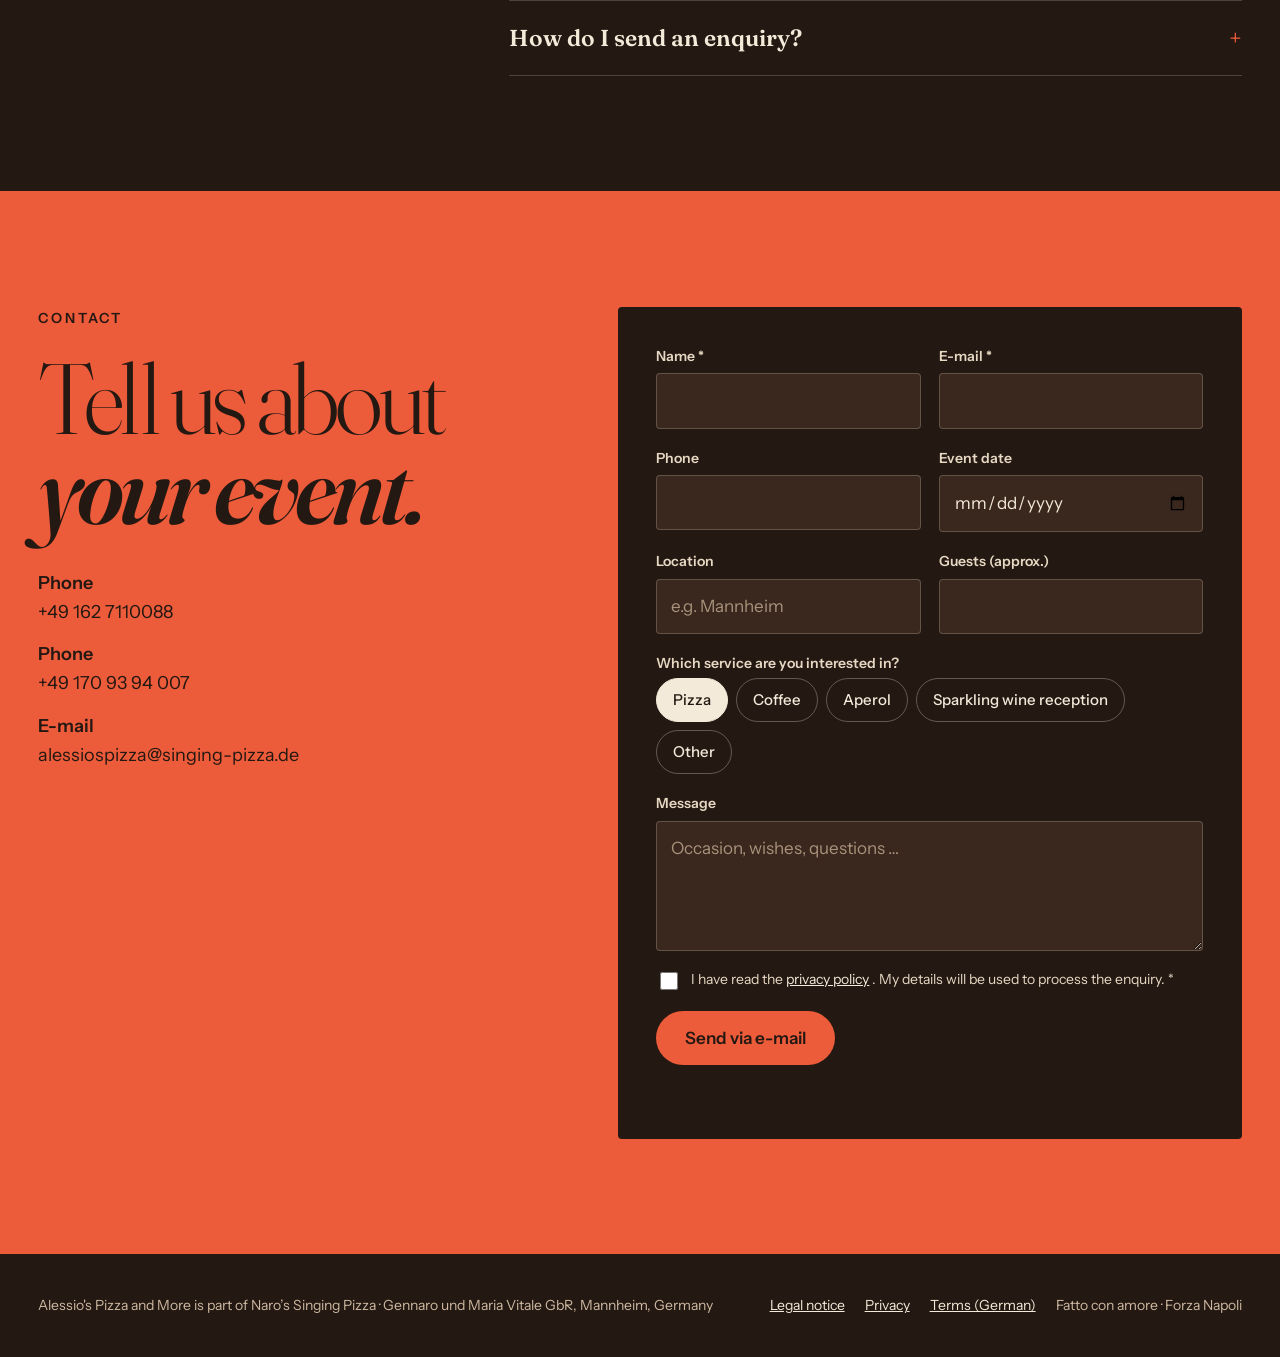
==== commit d25d721f: "Ape von der Seite entfernt, Galerie mit zehn neuen Bildern - Kaffee-Bar- und Sektempfang-Bild so zug" ====
--- a/en/index.html
+++ b/en/index.html
@@ -114,8 +114,8 @@
 <link rel="preload" as="image" href="../assets/media/pizza-hero.jpg" imagesrcset="../assets/media/pizza-hero-400.webp 400w, ../assets/media/pizza-hero-640.webp 640w, ../assets/media/pizza-hero-800.webp 800w, ../assets/media/pizza-hero-1200.webp 1200w, ../assets/media/pizza-hero-1600.webp 1600w, ../assets/media/pizza-hero-2000.webp 2000w" imagesizes="(min-width: 1300px) 100vw, 1300px" fetchpriority="high">
 <link rel="preload" as="font" type="font/woff2" href="../assets/fonts/Fraunces-39ce2001.woff2" crossorigin>
 <link rel="preload" as="font" type="font/woff2" href="../assets/fonts/InstrumentSans-046090ca.woff2" crossorigin>
-<link rel="stylesheet" href="../assets/css/fonts2.css?v=202611181232">
-<link rel="stylesheet" href="../assets/css/neu.css?v=202611181232">
+<link rel="stylesheet" href="../assets/css/fonts2.css?v=202611181316">
+<link rel="stylesheet" href="../assets/css/neu.css?v=202611181316">
 <!--faq-ld--><script type="application/ld+json">{"@context": "https://schema.org", "@type": "FAQPage", "mainEntity": [{"@type": "Question", "name": "How early should I book?", "acceptedAnswer": {"@type": "Answer", "text": "As early as possible, ideally as soon as your date is set. Weekends in the wedding and summer season in particular book up quickly. Still, feel free to ask at short notice, sometimes it works out."}}, {"@type": "Question", "name": "What happens if it rains?", "acceptedAnswer": {"@type": "Answer", "text": "Rain is no problem for us: we work under our tent or parasol and keep baking as normal. In a storm or thunderstorm we may have to pause briefly. And in severe weather where wind or lightning puts guests and team at risk, safety comes first. We then agree with you on site how to continue."}}, {"@type": "Question", "name": "Are there vegetarian pizzas?", "acceptedAnswer": {"@type": "Answer", "text": "Yes. Our Marinara with tomato sauce, olive oil and basil is even vegan. The Margherita and the Bianca also contain no meat or sausage."}}, {"@type": "Question", "name": "How many pizzas are there?", "acceptedAnswer": {"@type": "Answer", "text": "During your event we keep baking fresh pizzas while stocks last. We agree on the quantity with you beforehand based on your number of guests."}}, {"@type": "Question", "name": "For how many people?", "acceptedAnswer": {"@type": "Answer", "text": "We are flexible: there is no minimum and no maximum number of guests. Whether a small garden party or a large corporate event, just ask us."}}, {"@type": "Question", "name": "What do you need on site?", "acceptedAnswer": {"@type": "Answer", "text": "Just a 220-volt power socket and level ground. We bring ovens, counter, ingredients and equipment; otherwise we are completely self-sufficient."}}, {"@type": "Question", "name": "Do you take care of set-up and clearing away?", "acceptedAnswer": {"@type": "Answer", "text": "Yes. We set up before the event, bake live and clear everything away at the end. You don’t have to worry about a thing."}}, {"@type": "Question", "name": "Can I request my own pizzas?", "acceptedAnswer": {"@type": "Answer", "text": "Of course. The pizzas from our menu are included; custom pizzas are possible for an extra charge. Just ask us."}}, {"@type": "Question", "name": "What about allergens?", "acceptedAnswer": {"@type": "Answer", "text": "Information on allergens and additives is available on request and on site. Ideally, let us know in your enquiry what we should look out for."}}, {"@type": "Question", "name": "Which area do you cover?", "acceptedAnswer": {"@type": "Answer", "text": "We are based in Mannheim, but we travel with no limits. Wherever your event is, just ask and we will find a solution."}}, {"@type": "Question", "name": "Can I book pizza catering and Naro’s Singing Pizza together?", "acceptedAnswer": {"@type": "Answer", "text": "Yes, my father and I also appear together. I make sure all guests are well fed, and Naro brings the atmosphere with music and pizza."}}, {"@type": "Question", "name": "How do I send an enquiry?", "acceptedAnswer": {"@type": "Answer", "text": "Simply use the form below: enter date, location and approximate number of guests and send it by e-mail. You will receive a personal, no-obligation quote from us."}}]}</script><!--/faq-ld-->
 </head>
 <body>
@@ -249,13 +249,13 @@
     </a>
     <div class="angebot-klein">
       <article id="kaffee">
-        <img class="rund" src="../assets/media/kaffee-ape.jpg" srcset="../assets/media/kaffee-ape-400.webp 400w, ../assets/media/kaffee-ape-640.webp 640w, ../assets/media/kaffee-ape-800.webp 800w, ../assets/media/kaffee-ape-900.webp 900w" sizes="(max-width: 680px) 100vw, 47vw" width="900" height="1600" alt="Our coffee bar in the Ape" loading="lazy" decoding="async">
+        <img class="rund" src="../assets/media/kaffee-bar.jpg" srcset="../assets/media/kaffee-bar-400.webp 400w, ../assets/media/kaffee-bar-640.webp 640w, ../assets/media/kaffee-bar-800.webp 800w, ../assets/media/kaffee-bar-900.webp 900w" sizes="(max-width: 680px) 100vw, 47vw" width="900" height="570" alt="Our coffee bar with espresso machine" loading="lazy" decoding="async">
         <span class="nr">02</span>
         <h3>Coffee bar</h3>
         <p>Espresso, cappuccino, latte macchiato, flat white, Americano and more, freshly made as in an Italian bar.</p>
       </article>
       <article id="mehr">
-        <img class="rund" src="../assets/media/sektempfang.jpg" srcset="../assets/media/sektempfang-400.webp 400w, ../assets/media/sektempfang-683.webp 683w" sizes="(max-width: 680px) 100vw, 47vw" width="683" height="853" alt="Sparkling wine reception with prosecco and finger food at the Ape" loading="lazy" decoding="async">
+        <img class="rund" src="../assets/media/sektempfang-bar.jpg" srcset="../assets/media/sektempfang-bar-400.webp 400w, ../assets/media/sektempfang-bar-640.webp 640w, ../assets/media/sektempfang-bar-800.webp 800w, ../assets/media/sektempfang-bar-1120.webp 1120w" sizes="(max-width: 680px) 100vw, 47vw" width="1120" height="708" alt="Sparkling wine reception with prosecco, flowers and finger food" loading="lazy" decoding="async">
         <span class="nr">03</span>
         <h3>Aperol, sparkling wine &amp; more</h3>
         <p>Aperol spritz, prosecco and sparkling wine, alcohol-free on request. Plus antipasti, dolci or your own wishes.</p>
@@ -316,10 +316,18 @@
   </section>
 
   <section class="galerie" aria-label="Moments from our events">
-    <img class="rund" src="../assets/media/ape-station.jpg" srcset="../assets/media/ape-station-400.webp 400w, ../assets/media/ape-station-640.webp 640w, ../assets/media/ape-station-800.webp 800w, ../assets/media/ape-station-1080.webp 1080w" sizes="(max-width: 760px) 50vw, (max-width: 1300px) 320px, 25vw" width="1080" height="1620" alt="Our Ape with pizza station and flower decorations at an event" loading="lazy" decoding="async">
-    <img class="rund" src="../assets/media/abendstation.jpg" srcset="../assets/media/abendstation-400.webp 400w, ../assets/media/abendstation-640.webp 640w, ../assets/media/abendstation-800.webp 800w, ../assets/media/abendstation-1050.webp 1050w" sizes="(max-width: 760px) 50vw, 320px" width="1050" height="1400" alt="Pizza station in the evening" loading="lazy" decoding="async">
-    <img class="rund" src="../assets/media/pizza-hero.jpg" srcset="../assets/media/pizza-hero-400.webp 400w, ../assets/media/pizza-hero-640.webp 640w, ../assets/media/pizza-hero-800.webp 800w, ../assets/media/pizza-hero-1200.webp 1200w, ../assets/media/pizza-hero-1600.webp 1600w, ../assets/media/pizza-hero-2000.webp 2000w" sizes="(max-width: 760px) 300px, 630px" width="2000" height="1333" alt="Freshly baked Margherita" loading="lazy" decoding="async">
-    <img class="rund" src="../assets/media/pizzastueck.jpg" srcset="../assets/media/pizzastueck-400.webp 400w, ../assets/media/pizzastueck-640.webp 640w, ../assets/media/pizzastueck-800.webp 800w, ../assets/media/pizzastueck-1200.webp 1200w, ../assets/media/pizzastueck-1600.webp 1600w" sizes="(max-width: 760px) 50vw, (max-width: 1300px) 320px, 25vw" width="1600" height="2400" alt="A slice of Margherita with fresh basil" loading="lazy" decoding="async">
+    <img class="rund" src="../assets/media/alessio-naro.jpg" srcset="../assets/media/alessio-naro-400.webp 400w, ../assets/media/alessio-naro-640.webp 640w, ../assets/media/alessio-naro-800.webp 800w, ../assets/media/alessio-naro-962.webp 962w" sizes="(max-width: 760px) 50vw, 25vw" width="962" height="1236" alt="Alessio and his father Naro together at an event" loading="lazy" decoding="async">
+    <img class="rund" src="../assets/media/station-hof.jpg" srcset="../assets/media/station-hof-400.webp 400w, ../assets/media/station-hof-640.webp 640w, ../assets/media/station-hof-800.webp 800w, ../assets/media/station-hof-1080.webp 1080w" sizes="(max-width: 760px) 50vw, 25vw" width="1080" height="1620" alt="Pizza station under the tent in a sunny courtyard" loading="lazy" decoding="async">
+    <img class="rund" src="../assets/media/pizza-schaufel.jpg" srcset="../assets/media/pizza-schaufel-400.webp 400w, ../assets/media/pizza-schaufel-640.webp 640w, ../assets/media/pizza-schaufel-800.webp 800w, ../assets/media/pizza-schaufel-938.webp 938w" sizes="(max-width: 760px) 50vw, 25vw" width="938" height="1470" alt="Freshly baked Margherita on the pizza peel" loading="lazy" decoding="async">
+    <img class="rund" src="../assets/media/station-innenhof.jpg" srcset="../assets/media/station-innenhof-400.webp 400w, ../assets/media/station-innenhof-640.webp 640w, ../assets/media/station-innenhof-800.webp 800w, ../assets/media/station-innenhof-932.webp 932w" sizes="(max-width: 760px) 50vw, 25vw" width="932" height="1432" alt="Pizza station in a courtyard in the evening" loading="lazy" decoding="async">
+    <img class="rund" src="../assets/media/gasofen.jpg" srcset="../assets/media/gasofen-400.webp 400w, ../assets/media/gasofen-640.webp 640w, ../assets/media/gasofen-800.webp 800w, ../assets/media/gasofen-1080.webp 1080w" sizes="(max-width: 760px) 50vw, 25vw" width="1080" height="1620" alt="Gozney gas oven with flame, ready for the next pizza" loading="lazy" decoding="async">
+    <img class="rund" src="../assets/media/station-autohaus.jpg" srcset="../assets/media/station-autohaus-400.webp 400w, ../assets/media/station-autohaus-640.webp 640w, ../assets/media/station-autohaus-780.webp 780w" sizes="(max-width: 760px) 50vw, 25vw" width="780" height="1170" alt="Alessio at the pizza station at a corporate event" loading="lazy" decoding="async">
+    <img class="rund" src="../assets/media/forza-napoli-tisch.jpg" srcset="../assets/media/forza-napoli-tisch-400.webp 400w, ../assets/media/forza-napoli-tisch-640.webp 640w, ../assets/media/forza-napoli-tisch-800.webp 800w, ../assets/media/forza-napoli-tisch-964.webp 964w" sizes="(max-width: 760px) 50vw, 25vw" width="964" height="1444" alt="Forza Napoli scarf, tambourine and candles at the station" loading="lazy" decoding="async">
+    <img class="rund" src="../assets/media/station-markt.jpg" srcset="../assets/media/station-markt-400.webp 400w, ../assets/media/station-markt-640.webp 640w, ../assets/media/station-markt-800.webp 800w, ../assets/media/station-markt-994.webp 994w" sizes="(max-width: 760px) 50vw, 25vw" width="994" height="1360" alt="Our station under the Naro’s Singing Pizza tent" loading="lazy" decoding="async">
+    <img class="rund" src="../assets/media/pizzastueck.jpg" srcset="../assets/media/pizzastueck-400.webp 400w, ../assets/media/pizzastueck-640.webp 640w, ../assets/media/pizzastueck-800.webp 800w, ../assets/media/pizzastueck-1200.webp 1200w, ../assets/media/pizzastueck-1600.webp 1600w" sizes="(max-width: 760px) 50vw, 25vw" width="1600" height="2400" alt="A slice of Margherita with fresh basil" loading="lazy" decoding="async">
+    <img class="rund" src="../assets/media/station-detail.jpg" srcset="../assets/media/station-detail-400.webp 400w, ../assets/media/station-detail-640.webp 640w, ../assets/media/station-detail-800.webp 800w, ../assets/media/station-detail-958.webp 958w" sizes="(max-width: 760px) 50vw, 25vw" width="958" height="1486" alt="Illuminated logo and lemon decoration at our station" loading="lazy" decoding="async">
+    <img class="rund" src="../assets/media/station-kerzen.jpg" srcset="../assets/media/station-kerzen-400.webp 400w, ../assets/media/station-kerzen-640.webp 640w, ../assets/media/station-kerzen-800.webp 800w, ../assets/media/station-kerzen-968.webp 968w" sizes="(max-width: 760px) 50vw, 25vw" width="968" height="1178" alt="Pizza station with candles and fresh pizzas at a corporate event" loading="lazy" decoding="async">
+    <img class="rund" src="../assets/media/abendstation.jpg" srcset="../assets/media/abendstation-400.webp 400w, ../assets/media/abendstation-640.webp 640w, ../assets/media/abendstation-800.webp 800w, ../assets/media/abendstation-1050.webp 1050w" sizes="(max-width: 760px) 50vw, 25vw" width="1050" height="1400" alt="Pizza station in the evening" loading="lazy" decoding="async">
   </section>
   <p class="galerie-hinweis">More photos on Instagram: <a href="https://www.instagram.com/alessiospizzaandmore/" target="_blank" rel="noopener">@alessiospizzaandmore</a></p>
 
@@ -424,6 +432,6 @@
   <nav aria-label="Legal"><a href="../impressum.html">Legal notice</a><a href="../datenschutz.html">Privacy</a><a href="../agb.html">Terms (German)</a><span>Fatto con amore · Forza Napoli</span></nav>
 </footer>
 
-<script defer src="../assets/js/main.js?v=202611181232"></script>
+<script defer src="../assets/js/main.js?v=202611181316"></script>
 </body>
 </html>
--- a/assets/css/neu.css
+++ b/assets/css/neu.css
@@ -185,8 +185,8 @@
 .ueber-text .btn { align-self: flex-start; }
 
 /* Galerie */
-.galerie { padding: 24px var(--gut) 0; display: grid; grid-template-columns: repeat(auto-fit, minmax(220px, 1fr)); gap: 16px; }
-.galerie img { height: 420px; }
+.galerie { padding: 24px var(--gut) 0; display: grid; grid-template-columns: repeat(4, minmax(0, 1fr)); gap: 16px; }
+.galerie img { height: 400px; }
 .galerie-hinweis { padding: 20px var(--gut) 0; font-size: 16px; color: var(--muted); }
 
 /* FAQ */
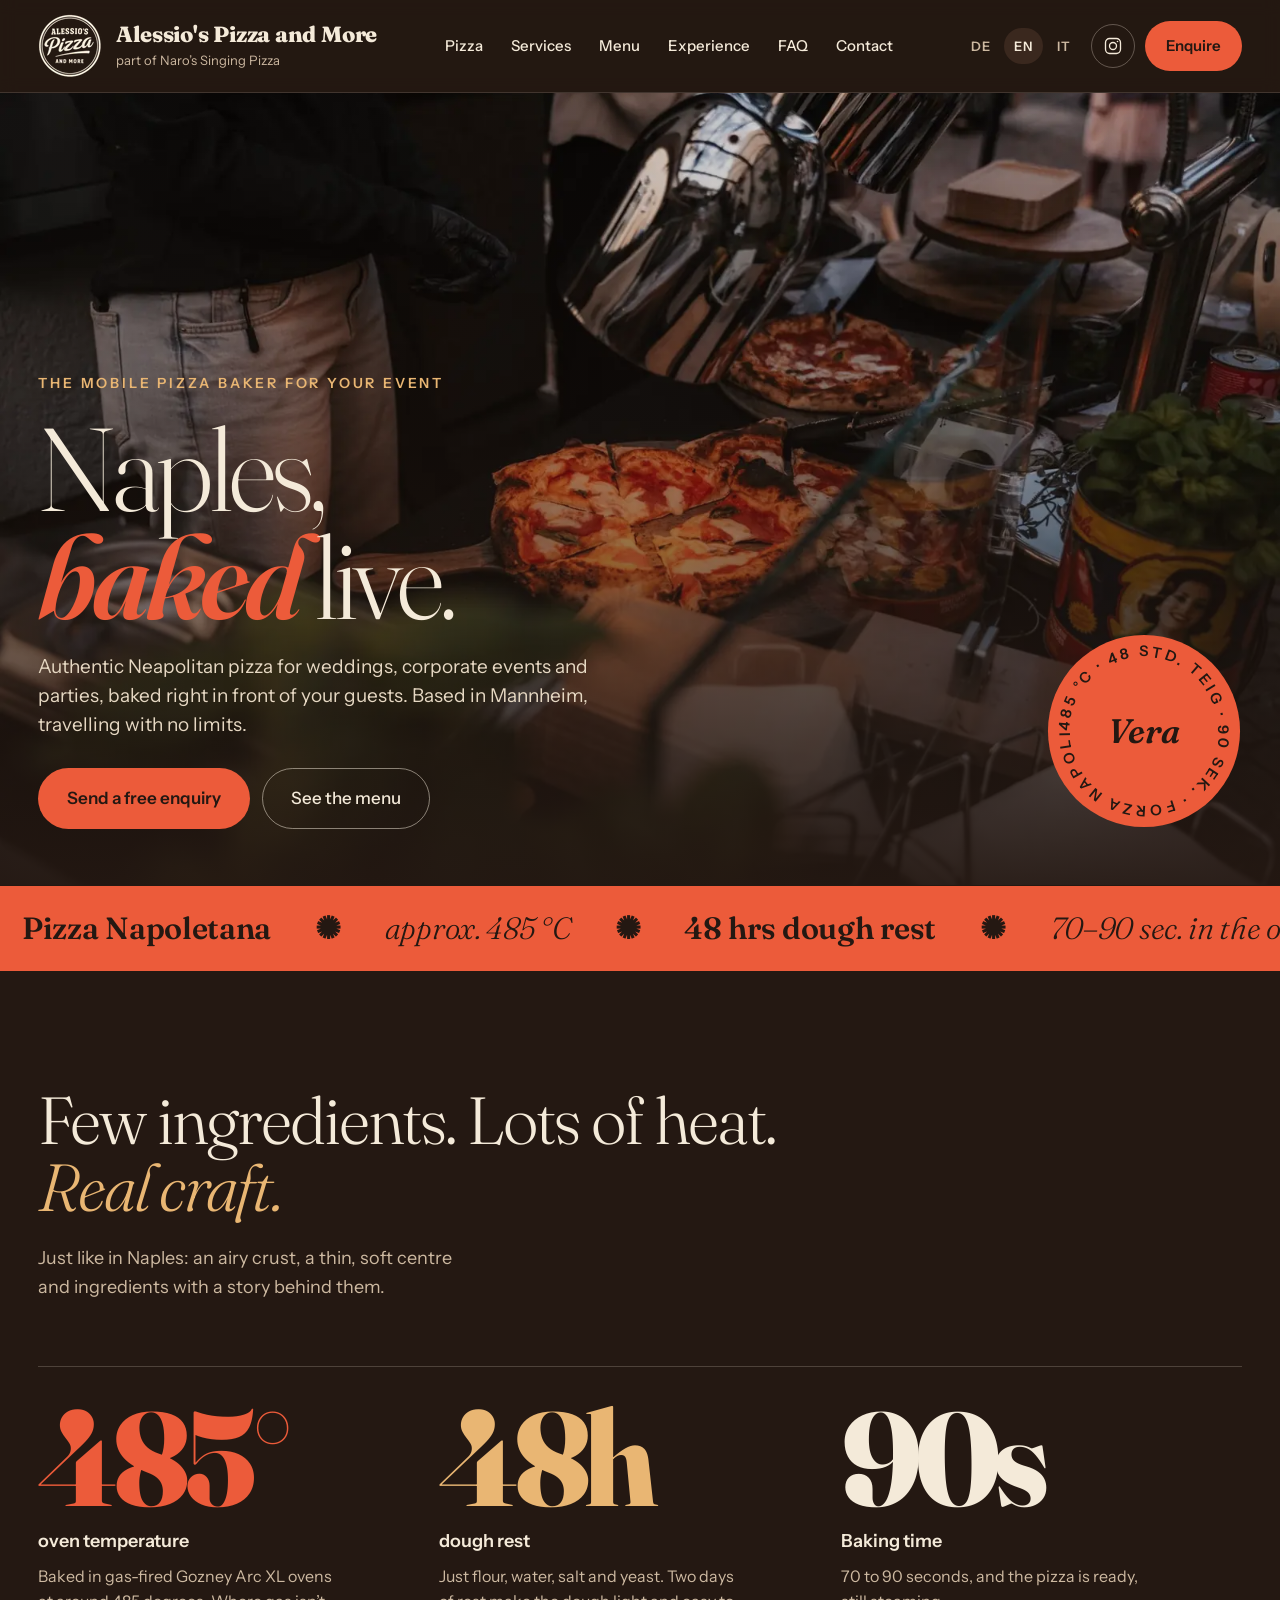
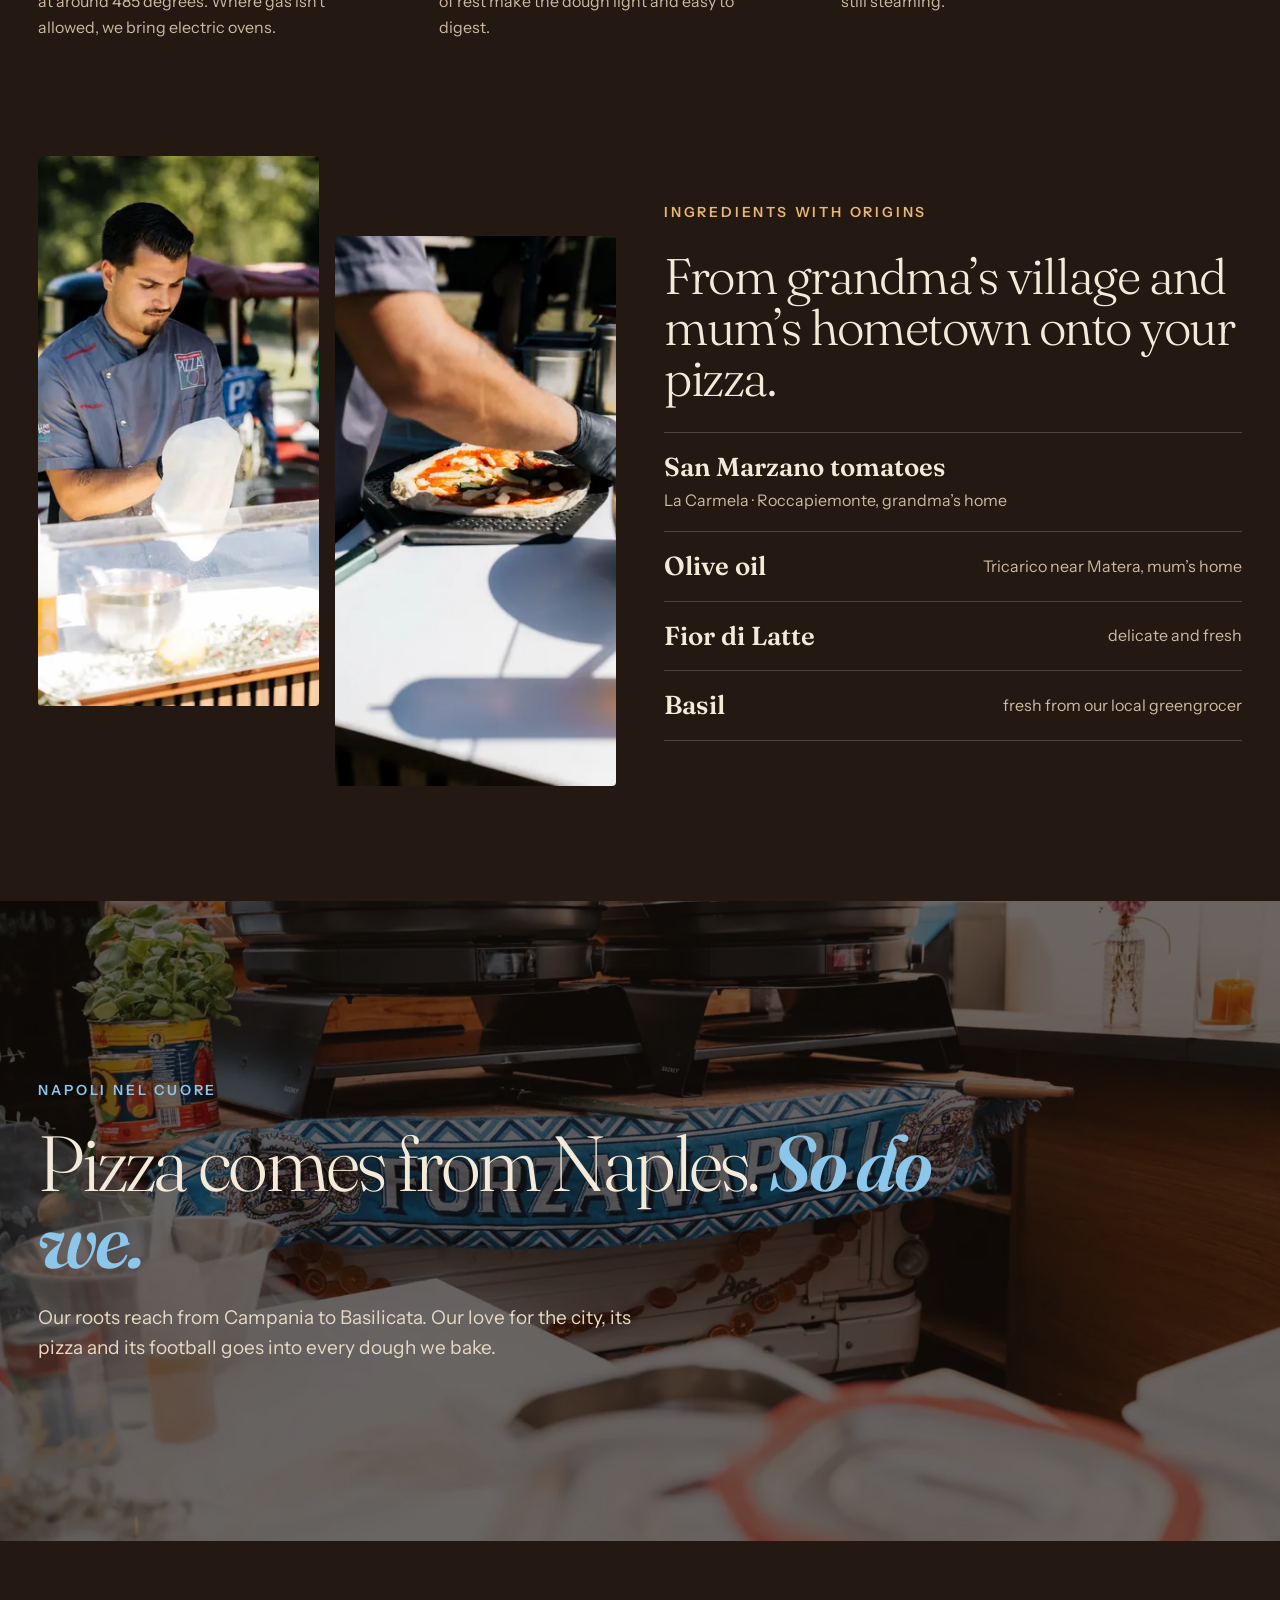
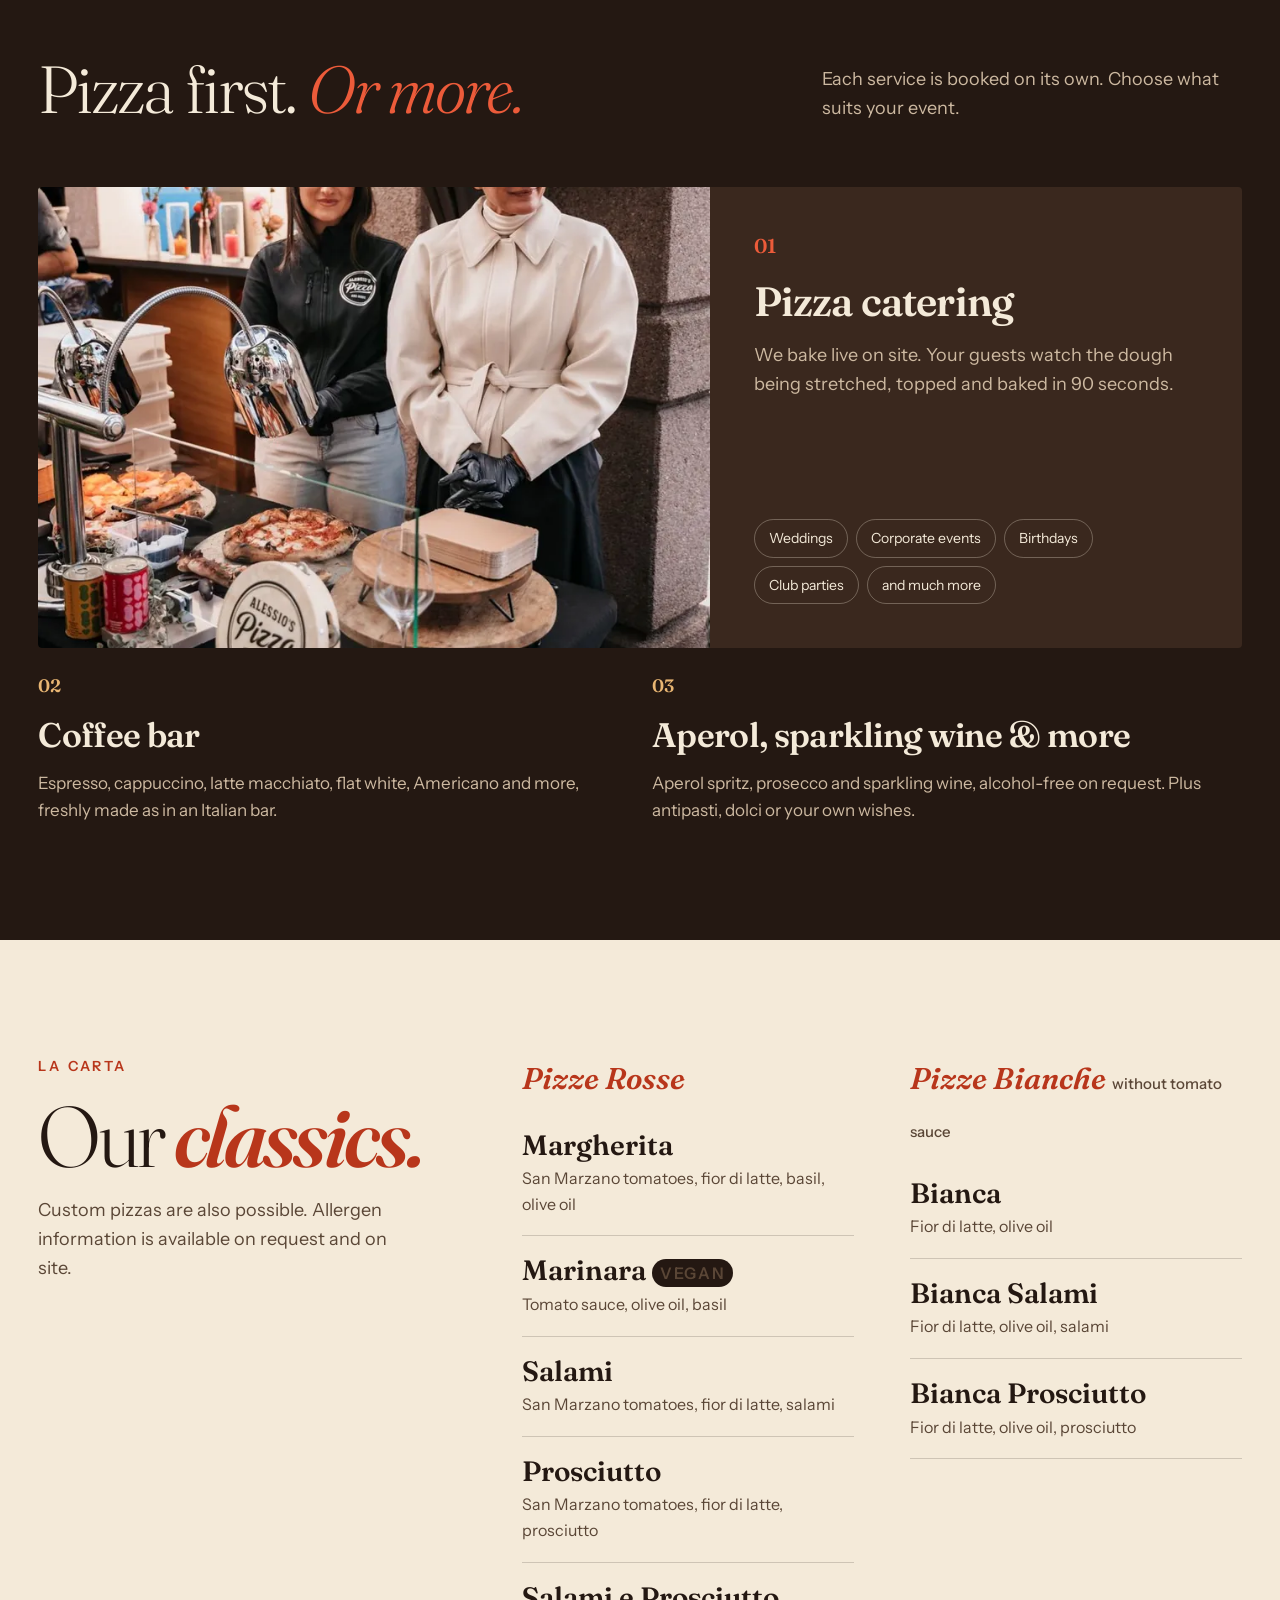
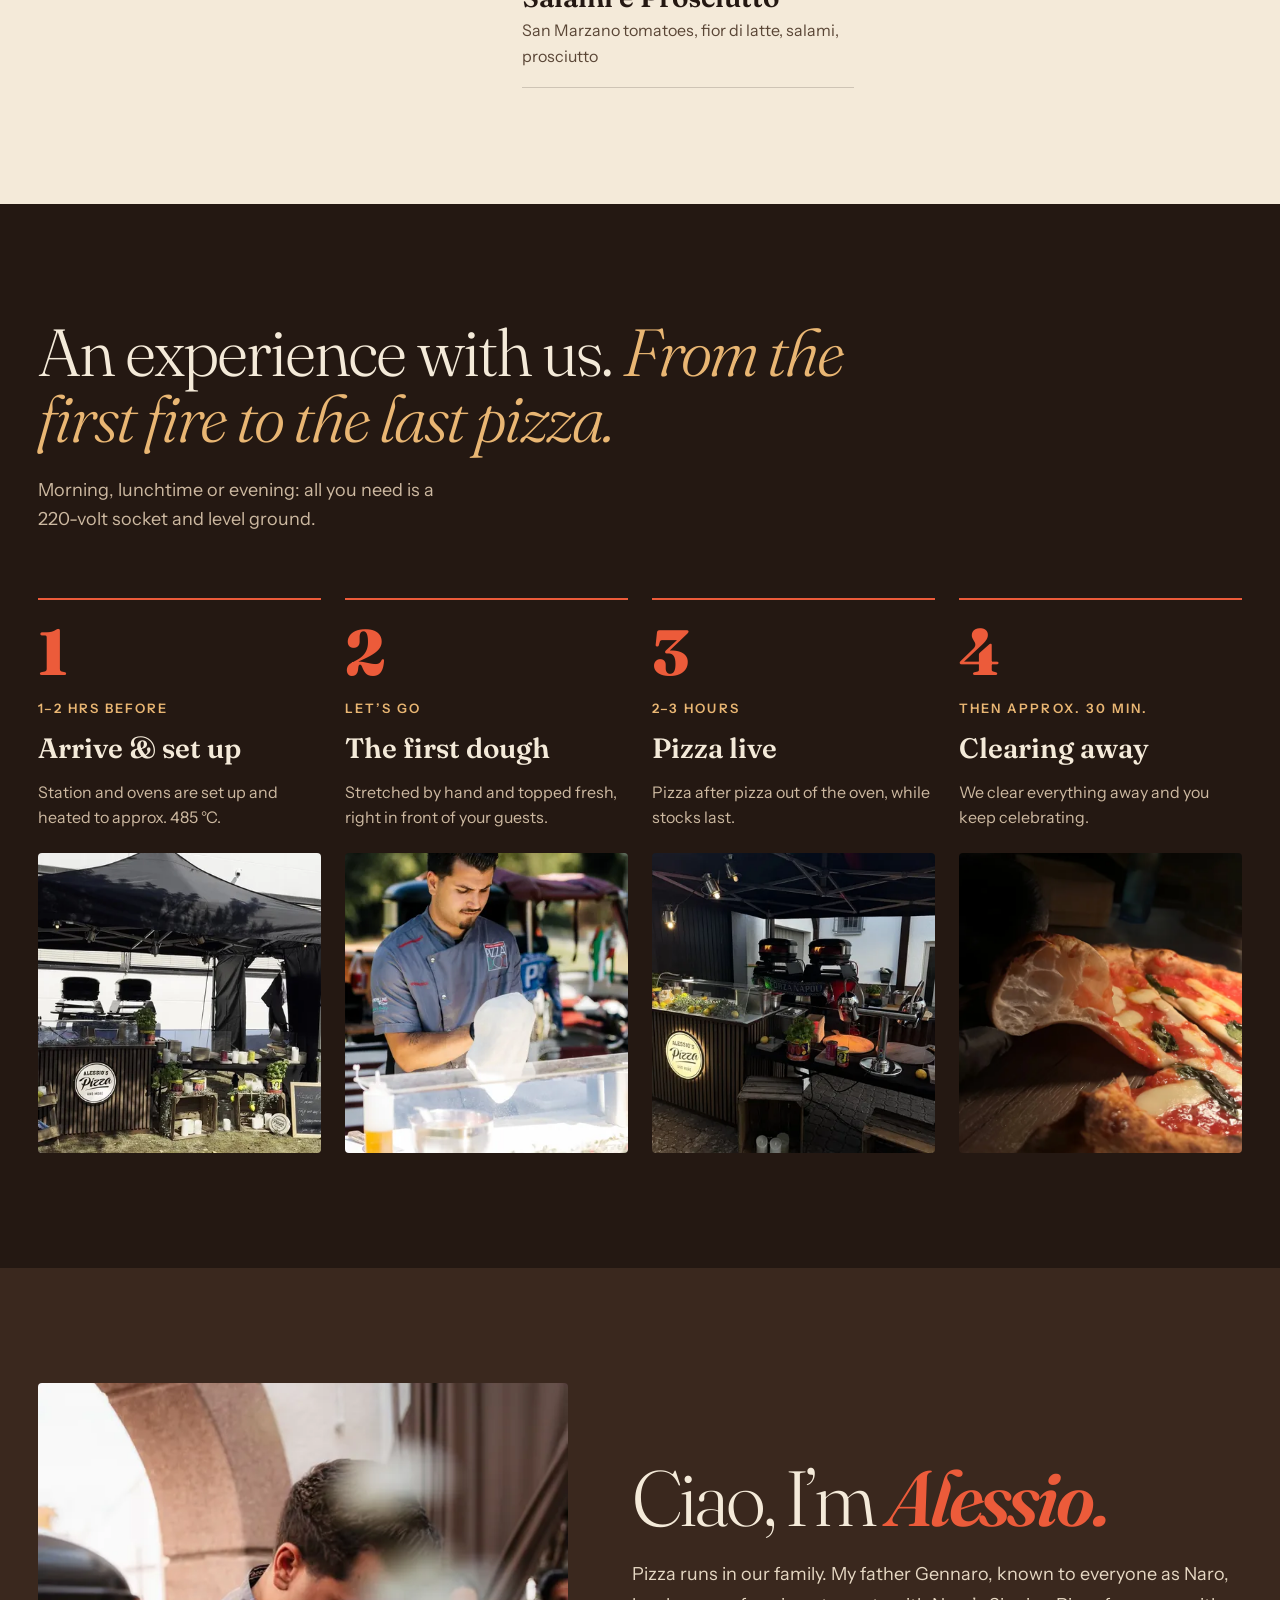
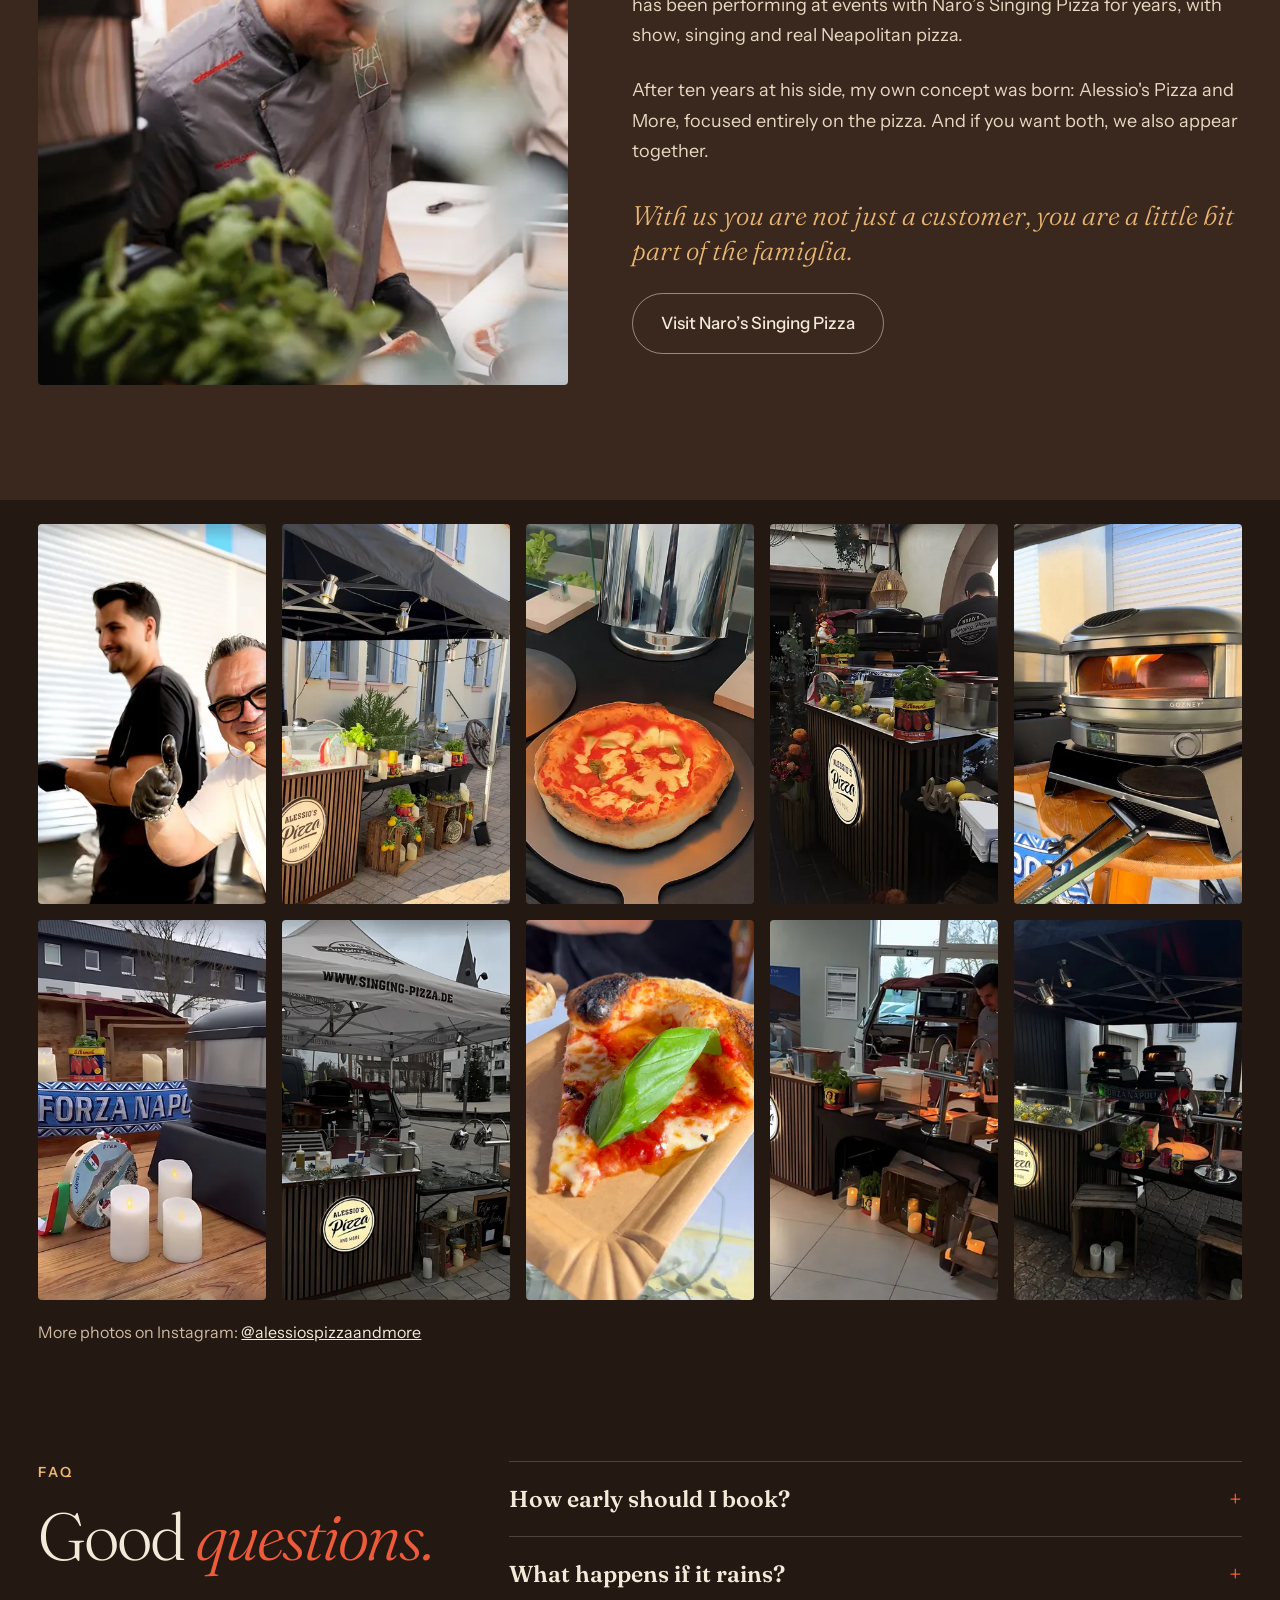
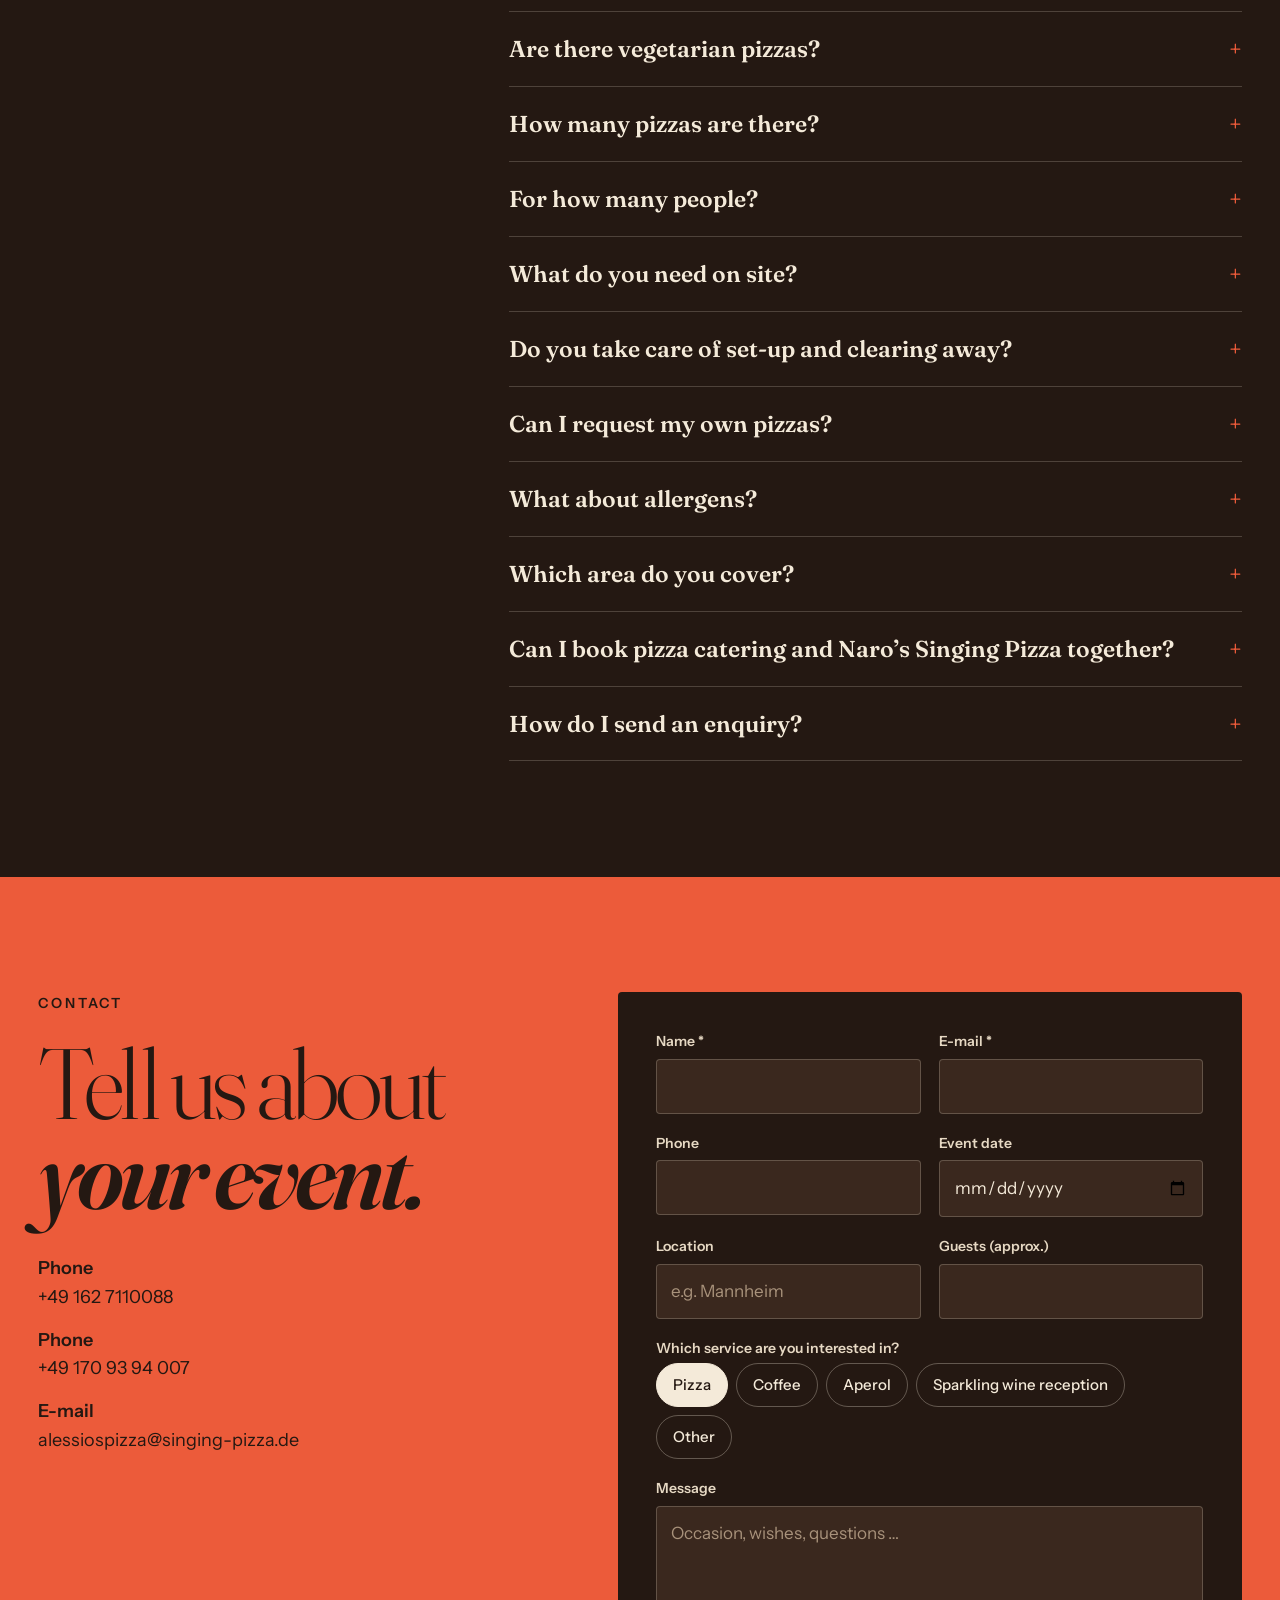
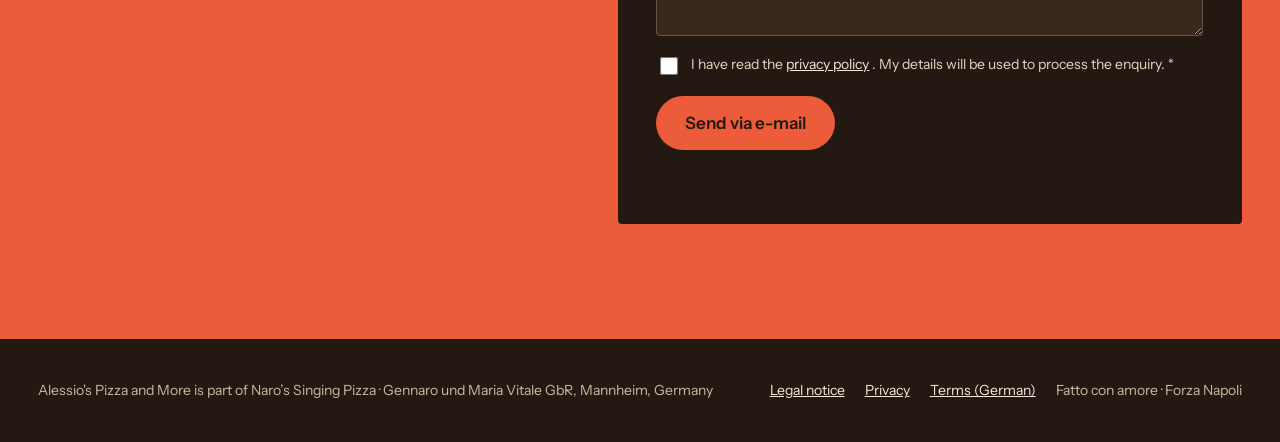
==== commit 17908cfb: "Bilder bei Kaffee-Bar, Sektempfang und Karte entfernt, neues Abbauen-Bild, Galerie mit zehn Bildern " ====
--- a/en/index.html
+++ b/en/index.html
@@ -114,8 +114,8 @@
 <link rel="preload" as="image" href="../assets/media/pizza-hero.jpg" imagesrcset="../assets/media/pizza-hero-400.webp 400w, ../assets/media/pizza-hero-640.webp 640w, ../assets/media/pizza-hero-800.webp 800w, ../assets/media/pizza-hero-1200.webp 1200w, ../assets/media/pizza-hero-1600.webp 1600w, ../assets/media/pizza-hero-2000.webp 2000w" imagesizes="(min-width: 1300px) 100vw, 1300px" fetchpriority="high">
 <link rel="preload" as="font" type="font/woff2" href="../assets/fonts/Fraunces-39ce2001.woff2" crossorigin>
 <link rel="preload" as="font" type="font/woff2" href="../assets/fonts/InstrumentSans-046090ca.woff2" crossorigin>
-<link rel="stylesheet" href="../assets/css/fonts2.css?v=202611181316">
-<link rel="stylesheet" href="../assets/css/neu.css?v=202611181316">
+<link rel="stylesheet" href="../assets/css/fonts2.css?v=202611181326">
+<link rel="stylesheet" href="../assets/css/neu.css?v=202611181326">
 <!--faq-ld--><script type="application/ld+json">{"@context": "https://schema.org", "@type": "FAQPage", "mainEntity": [{"@type": "Question", "name": "How early should I book?", "acceptedAnswer": {"@type": "Answer", "text": "As early as possible, ideally as soon as your date is set. Weekends in the wedding and summer season in particular book up quickly. Still, feel free to ask at short notice, sometimes it works out."}}, {"@type": "Question", "name": "What happens if it rains?", "acceptedAnswer": {"@type": "Answer", "text": "Rain is no problem for us: we work under our tent or parasol and keep baking as normal. In a storm or thunderstorm we may have to pause briefly. And in severe weather where wind or lightning puts guests and team at risk, safety comes first. We then agree with you on site how to continue."}}, {"@type": "Question", "name": "Are there vegetarian pizzas?", "acceptedAnswer": {"@type": "Answer", "text": "Yes. Our Marinara with tomato sauce, olive oil and basil is even vegan. The Margherita and the Bianca also contain no meat or sausage."}}, {"@type": "Question", "name": "How many pizzas are there?", "acceptedAnswer": {"@type": "Answer", "text": "During your event we keep baking fresh pizzas while stocks last. We agree on the quantity with you beforehand based on your number of guests."}}, {"@type": "Question", "name": "For how many people?", "acceptedAnswer": {"@type": "Answer", "text": "We are flexible: there is no minimum and no maximum number of guests. Whether a small garden party or a large corporate event, just ask us."}}, {"@type": "Question", "name": "What do you need on site?", "acceptedAnswer": {"@type": "Answer", "text": "Just a 220-volt power socket and level ground. We bring ovens, counter, ingredients and equipment; otherwise we are completely self-sufficient."}}, {"@type": "Question", "name": "Do you take care of set-up and clearing away?", "acceptedAnswer": {"@type": "Answer", "text": "Yes. We set up before the event, bake live and clear everything away at the end. You don’t have to worry about a thing."}}, {"@type": "Question", "name": "Can I request my own pizzas?", "acceptedAnswer": {"@type": "Answer", "text": "Of course. The pizzas from our menu are included; custom pizzas are possible for an extra charge. Just ask us."}}, {"@type": "Question", "name": "What about allergens?", "acceptedAnswer": {"@type": "Answer", "text": "Information on allergens and additives is available on request and on site. Ideally, let us know in your enquiry what we should look out for."}}, {"@type": "Question", "name": "Which area do you cover?", "acceptedAnswer": {"@type": "Answer", "text": "We are based in Mannheim, but we travel with no limits. Wherever your event is, just ask and we will find a solution."}}, {"@type": "Question", "name": "Can I book pizza catering and Naro’s Singing Pizza together?", "acceptedAnswer": {"@type": "Answer", "text": "Yes, my father and I also appear together. I make sure all guests are well fed, and Naro brings the atmosphere with music and pizza."}}, {"@type": "Question", "name": "How do I send an enquiry?", "acceptedAnswer": {"@type": "Answer", "text": "Simply use the form below: enter date, location and approximate number of guests and send it by e-mail. You will receive a personal, no-obligation quote from us."}}]}</script><!--/faq-ld-->
 </head>
 <body>
@@ -249,13 +249,11 @@
     </a>
     <div class="angebot-klein">
       <article id="kaffee">
-        <img class="rund" src="../assets/media/kaffee-bar.jpg" srcset="../assets/media/kaffee-bar-400.webp 400w, ../assets/media/kaffee-bar-640.webp 640w, ../assets/media/kaffee-bar-800.webp 800w, ../assets/media/kaffee-bar-900.webp 900w" sizes="(max-width: 680px) 100vw, 47vw" width="900" height="570" alt="Our coffee bar with espresso machine" loading="lazy" decoding="async">
         <span class="nr">02</span>
         <h3>Coffee bar</h3>
         <p>Espresso, cappuccino, latte macchiato, flat white, Americano and more, freshly made as in an Italian bar.</p>
       </article>
       <article id="mehr">
-        <img class="rund" src="../assets/media/sektempfang-bar.jpg" srcset="../assets/media/sektempfang-bar-400.webp 400w, ../assets/media/sektempfang-bar-640.webp 640w, ../assets/media/sektempfang-bar-800.webp 800w, ../assets/media/sektempfang-bar-1120.webp 1120w" sizes="(max-width: 680px) 100vw, 47vw" width="1120" height="708" alt="Sparkling wine reception with prosecco, flowers and finger food" loading="lazy" decoding="async">
         <span class="nr">03</span>
         <h3>Aperol, sparkling wine &amp; more</h3>
         <p>Aperol spritz, prosecco and sparkling wine, alcohol-free on request. Plus antipasti, dolci or your own wishes.</p>
@@ -284,7 +282,6 @@
           <div class="gericht"><b>Bianca</b><span>Fior di latte, olive oil</span></div>
           <div class="gericht"><b>Bianca Salami</b><span>Fior di latte, olive oil, salami</span></div>
           <div class="gericht"><b>Bianca Prosciutto</b><span>Fior di latte, olive oil, prosciutto</span></div>
-          <img class="rund" src="../assets/media/pizzastueck.jpg" srcset="../assets/media/pizzastueck-400.webp 400w, ../assets/media/pizzastueck-640.webp 640w, ../assets/media/pizzastueck-800.webp 800w, ../assets/media/pizzastueck-1200.webp 1200w, ../assets/media/pizzastueck-1600.webp 1600w" sizes="(max-width: 700px) 100vw, (max-width: 1200px) 45vw, 28vw" width="1600" height="2400" alt="A slice of Margherita with fresh basil" loading="lazy" decoding="async">
         </div>
       </div>
     </div>
@@ -299,7 +296,7 @@
       <li><span class="schritt-nr">1</span><span class="schritt-zeit">1–2 hrs before</span><h3>Arrive &amp; set up</h3><p>Station and ovens are set up and heated to approx. 485 °C.</p><img class="rund" src="../assets/media/zelt.jpg" srcset="../assets/media/zelt-400.webp 400w, ../assets/media/zelt-640.webp 640w, ../assets/media/zelt-800.webp 800w, ../assets/media/zelt-900.webp 900w" sizes="(max-width: 600px) 100vw, (max-width: 900px) 46vw, (max-width: 1100px) 31vw, 23vw" width="900" height="1600" alt="Pizza tent on a summer lawn" loading="lazy" decoding="async"></li>
       <li><span class="schritt-nr">2</span><span class="schritt-zeit">Let’s go</span><h3>The first dough</h3><p>Stretched by hand and topped fresh, right in front of your guests.</p><img class="rund" src="../assets/media/teig.jpg" srcset="../assets/media/teig-400.webp 400w, ../assets/media/teig-640.webp 640w, ../assets/media/teig-800.webp 800w, ../assets/media/teig-1179.webp 1179w" sizes="(max-width: 600px) 100vw, (max-width: 900px) 46vw, (max-width: 1100px) 31vw, 23vw" width="1179" height="1768" alt="The dough is stretched by hand" loading="lazy" decoding="async"></li>
       <li><span class="schritt-nr">3</span><span class="schritt-zeit">2–3 hours</span><h3>Pizza live</h3><p>Pizza after pizza out of the oven, while stocks last.</p><img class="rund" src="../assets/media/abendstation.jpg" srcset="../assets/media/abendstation-400.webp 400w, ../assets/media/abendstation-640.webp 640w, ../assets/media/abendstation-800.webp 800w, ../assets/media/abendstation-1050.webp 1050w" sizes="(max-width: 600px) 100vw, (max-width: 900px) 46vw, (max-width: 1100px) 31vw, 23vw" width="1050" height="1400" alt="Pizza station in the evening with two ovens" loading="lazy" decoding="async"></li>
-      <li><span class="schritt-nr">4</span><span class="schritt-zeit">Then approx. 30 min.</span><h3>Clearing away</h3><p>We clear everything away and you keep celebrating.</p><img class="rund" src="../assets/media/pizza-geschnitten.jpg" srcset="../assets/media/pizza-geschnitten-400.webp 400w, ../assets/media/pizza-geschnitten-640.webp 640w, ../assets/media/pizza-geschnitten-800.webp 800w, ../assets/media/pizza-geschnitten-1200.webp 1200w, ../assets/media/pizza-geschnitten-1600.webp 1600w, ../assets/media/pizza-geschnitten-1800.webp 1800w" sizes="(max-width: 600px) 100vw, 450px" width="1800" height="1200" alt="Fresh from the oven: pizza with fior di latte and salami" loading="lazy" decoding="async"></li>
+      <li><span class="schritt-nr">4</span><span class="schritt-zeit">Then approx. 30 min.</span><h3>Clearing away</h3><p>We clear everything away and you keep celebrating.</p><img class="rund" style="object-position: 25% 50%" src="../assets/media/pizza-anschnitt.jpg" srcset="../assets/media/pizza-anschnitt-400.webp 400w, ../assets/media/pizza-anschnitt-640.webp 640w, ../assets/media/pizza-anschnitt-800.webp 800w, ../assets/media/pizza-anschnitt-1200.webp 1200w, ../assets/media/pizza-anschnitt-1334.webp 1334w" sizes="(max-width: 600px) 100vw, 450px" width="1334" height="1696" alt="Sliced Margherita with an airy crust" loading="lazy" decoding="async"></li>
     </ol>
   </section>
 
@@ -321,11 +318,9 @@
     <img class="rund" src="../assets/media/pizza-schaufel.jpg" srcset="../assets/media/pizza-schaufel-400.webp 400w, ../assets/media/pizza-schaufel-640.webp 640w, ../assets/media/pizza-schaufel-800.webp 800w, ../assets/media/pizza-schaufel-938.webp 938w" sizes="(max-width: 760px) 50vw, 25vw" width="938" height="1470" alt="Freshly baked Margherita on the pizza peel" loading="lazy" decoding="async">
     <img class="rund" src="../assets/media/station-innenhof.jpg" srcset="../assets/media/station-innenhof-400.webp 400w, ../assets/media/station-innenhof-640.webp 640w, ../assets/media/station-innenhof-800.webp 800w, ../assets/media/station-innenhof-932.webp 932w" sizes="(max-width: 760px) 50vw, 25vw" width="932" height="1432" alt="Pizza station in a courtyard in the evening" loading="lazy" decoding="async">
     <img class="rund" src="../assets/media/gasofen.jpg" srcset="../assets/media/gasofen-400.webp 400w, ../assets/media/gasofen-640.webp 640w, ../assets/media/gasofen-800.webp 800w, ../assets/media/gasofen-1080.webp 1080w" sizes="(max-width: 760px) 50vw, 25vw" width="1080" height="1620" alt="Gozney gas oven with flame, ready for the next pizza" loading="lazy" decoding="async">
-    <img class="rund" src="../assets/media/station-autohaus.jpg" srcset="../assets/media/station-autohaus-400.webp 400w, ../assets/media/station-autohaus-640.webp 640w, ../assets/media/station-autohaus-780.webp 780w" sizes="(max-width: 760px) 50vw, 25vw" width="780" height="1170" alt="Alessio at the pizza station at a corporate event" loading="lazy" decoding="async">
     <img class="rund" src="../assets/media/forza-napoli-tisch.jpg" srcset="../assets/media/forza-napoli-tisch-400.webp 400w, ../assets/media/forza-napoli-tisch-640.webp 640w, ../assets/media/forza-napoli-tisch-800.webp 800w, ../assets/media/forza-napoli-tisch-964.webp 964w" sizes="(max-width: 760px) 50vw, 25vw" width="964" height="1444" alt="Forza Napoli scarf, tambourine and candles at the station" loading="lazy" decoding="async">
     <img class="rund" src="../assets/media/station-markt.jpg" srcset="../assets/media/station-markt-400.webp 400w, ../assets/media/station-markt-640.webp 640w, ../assets/media/station-markt-800.webp 800w, ../assets/media/station-markt-994.webp 994w" sizes="(max-width: 760px) 50vw, 25vw" width="994" height="1360" alt="Our station under the Naro’s Singing Pizza tent" loading="lazy" decoding="async">
     <img class="rund" src="../assets/media/pizzastueck.jpg" srcset="../assets/media/pizzastueck-400.webp 400w, ../assets/media/pizzastueck-640.webp 640w, ../assets/media/pizzastueck-800.webp 800w, ../assets/media/pizzastueck-1200.webp 1200w, ../assets/media/pizzastueck-1600.webp 1600w" sizes="(max-width: 760px) 50vw, 25vw" width="1600" height="2400" alt="A slice of Margherita with fresh basil" loading="lazy" decoding="async">
-    <img class="rund" src="../assets/media/station-detail.jpg" srcset="../assets/media/station-detail-400.webp 400w, ../assets/media/station-detail-640.webp 640w, ../assets/media/station-detail-800.webp 800w, ../assets/media/station-detail-958.webp 958w" sizes="(max-width: 760px) 50vw, 25vw" width="958" height="1486" alt="Illuminated logo and lemon decoration at our station" loading="lazy" decoding="async">
     <img class="rund" src="../assets/media/station-kerzen.jpg" srcset="../assets/media/station-kerzen-400.webp 400w, ../assets/media/station-kerzen-640.webp 640w, ../assets/media/station-kerzen-800.webp 800w, ../assets/media/station-kerzen-968.webp 968w" sizes="(max-width: 760px) 50vw, 25vw" width="968" height="1178" alt="Pizza station with candles and fresh pizzas at a corporate event" loading="lazy" decoding="async">
     <img class="rund" src="../assets/media/abendstation.jpg" srcset="../assets/media/abendstation-400.webp 400w, ../assets/media/abendstation-640.webp 640w, ../assets/media/abendstation-800.webp 800w, ../assets/media/abendstation-1050.webp 1050w" sizes="(max-width: 760px) 50vw, 25vw" width="1050" height="1400" alt="Pizza station in the evening" loading="lazy" decoding="async">
   </section>
@@ -432,6 +427,6 @@
   <nav aria-label="Legal"><a href="../impressum.html">Legal notice</a><a href="../datenschutz.html">Privacy</a><a href="../agb.html">Terms (German)</a><span>Fatto con amore · Forza Napoli</span></nav>
 </footer>
 
-<script defer src="../assets/js/main.js?v=202611181316"></script>
+<script defer src="../assets/js/main.js?v=202611181326"></script>
 </body>
 </html>
--- a/assets/css/neu.css
+++ b/assets/css/neu.css
@@ -185,8 +185,9 @@
 .ueber-text .btn { align-self: flex-start; }
 
 /* Galerie */
-.galerie { padding: 24px var(--gut) 0; display: grid; grid-template-columns: repeat(4, minmax(0, 1fr)); gap: 16px; }
-.galerie img { height: 400px; }
+.galerie { padding: 24px var(--gut) 0; display: grid; grid-template-columns: repeat(5, minmax(0, 1fr)); gap: 16px; }
+.galerie img { height: 380px; }
+@media (max-width: 1100px) { .galerie { grid-template-columns: repeat(2, minmax(0, 1fr)); } }
 .galerie-hinweis { padding: 20px var(--gut) 0; font-size: 16px; color: var(--muted); }
 
 /* FAQ */
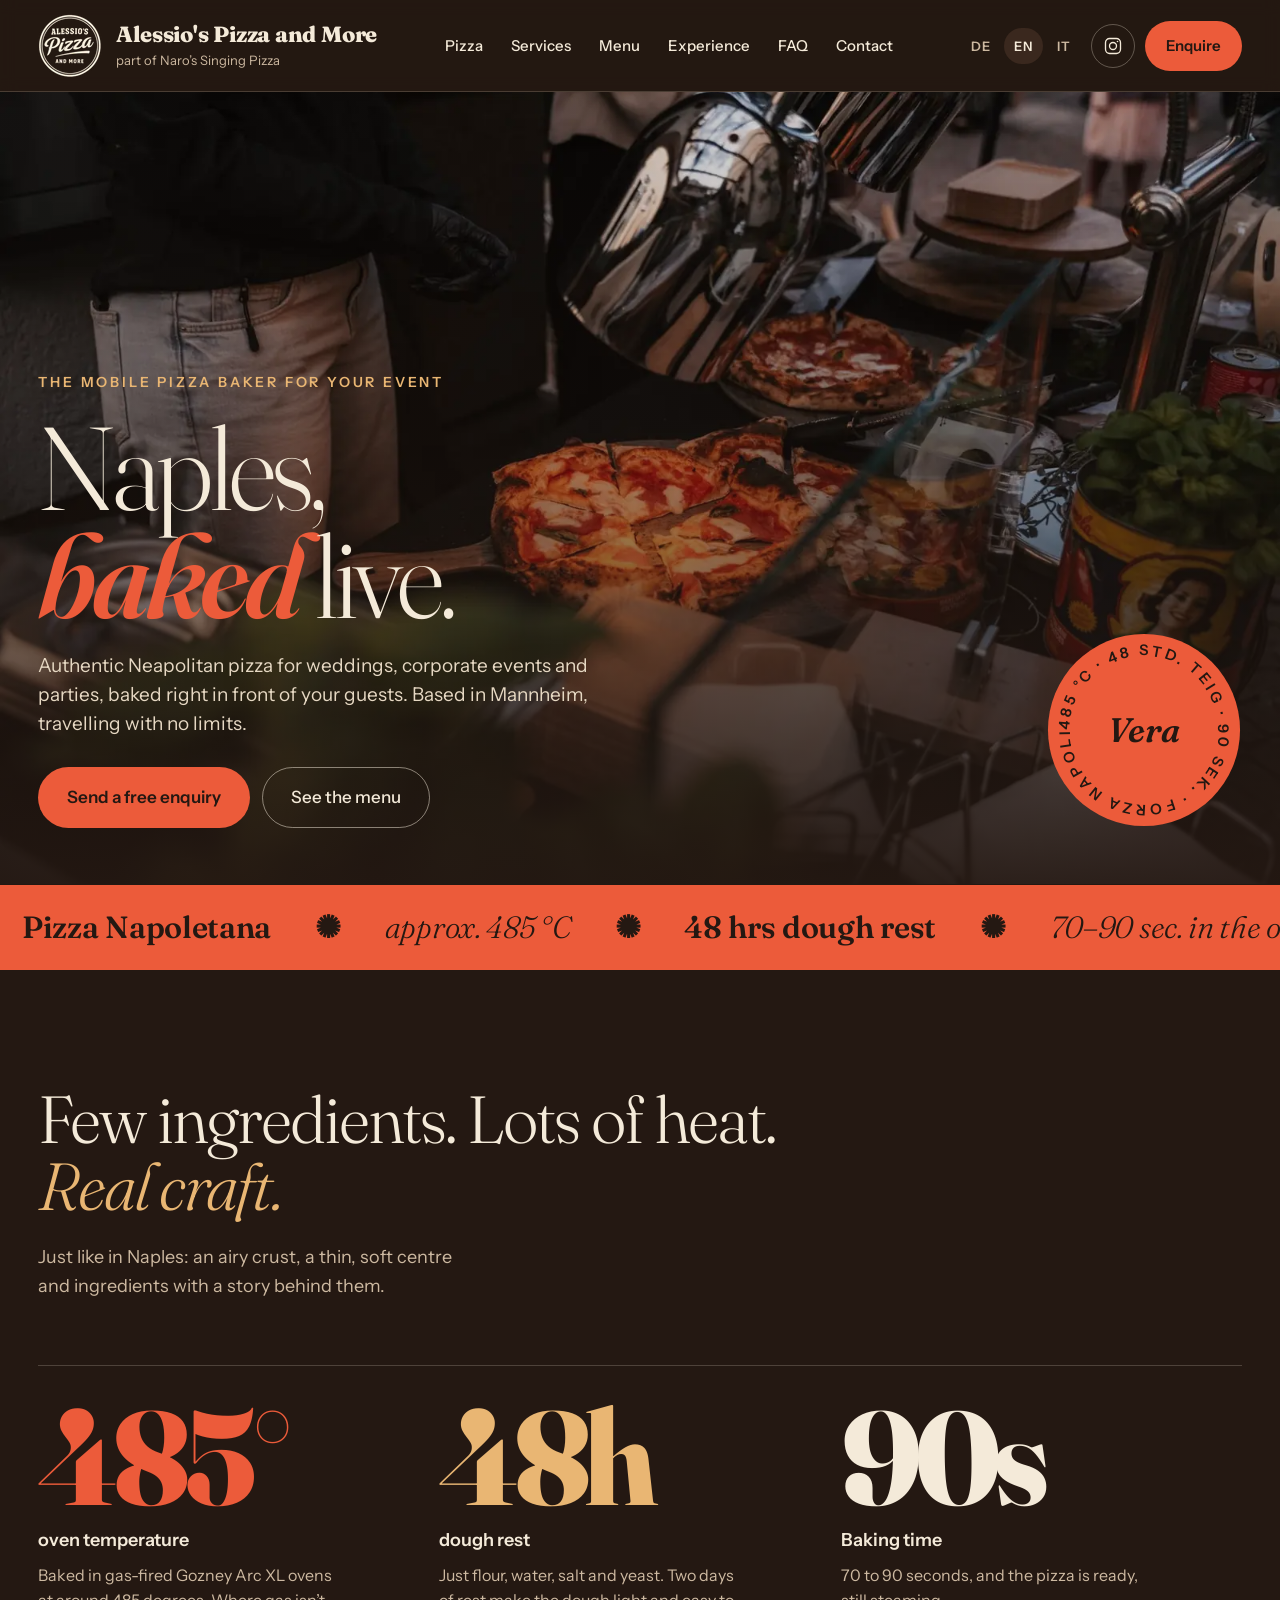
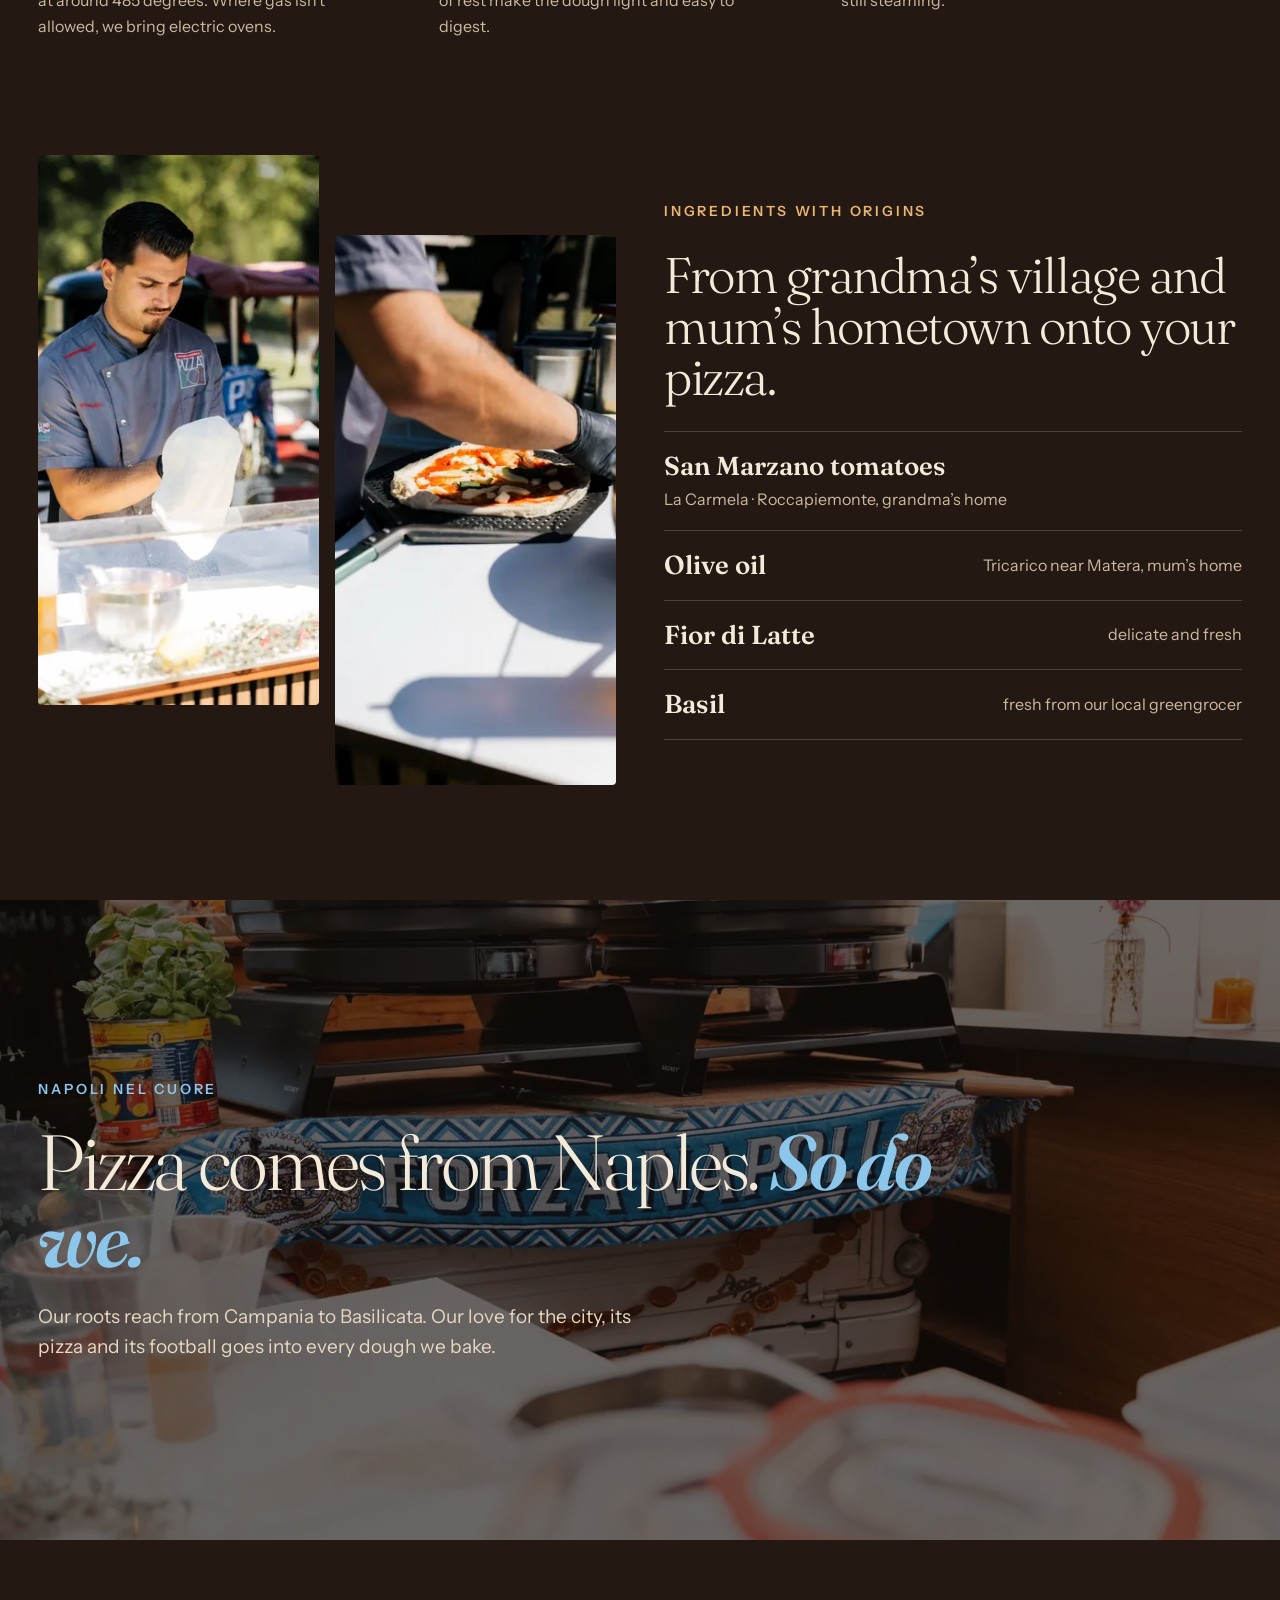
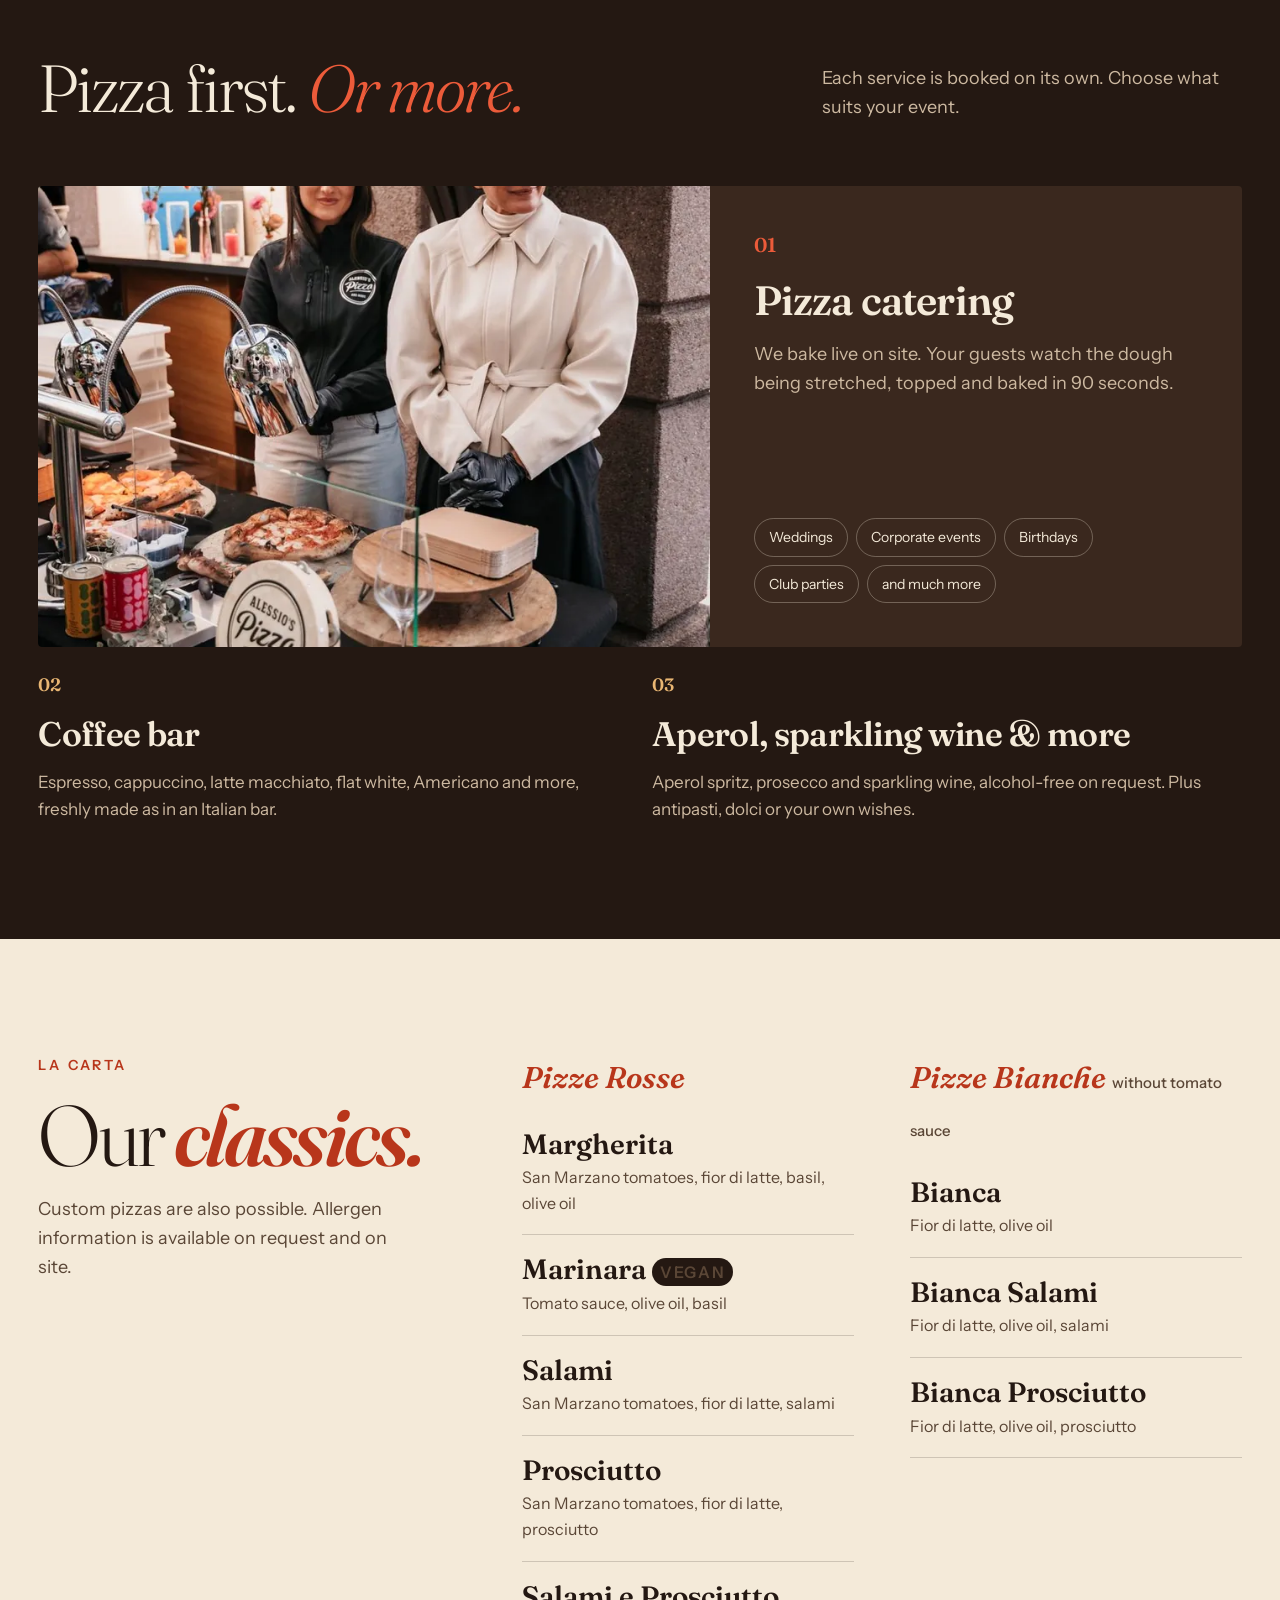
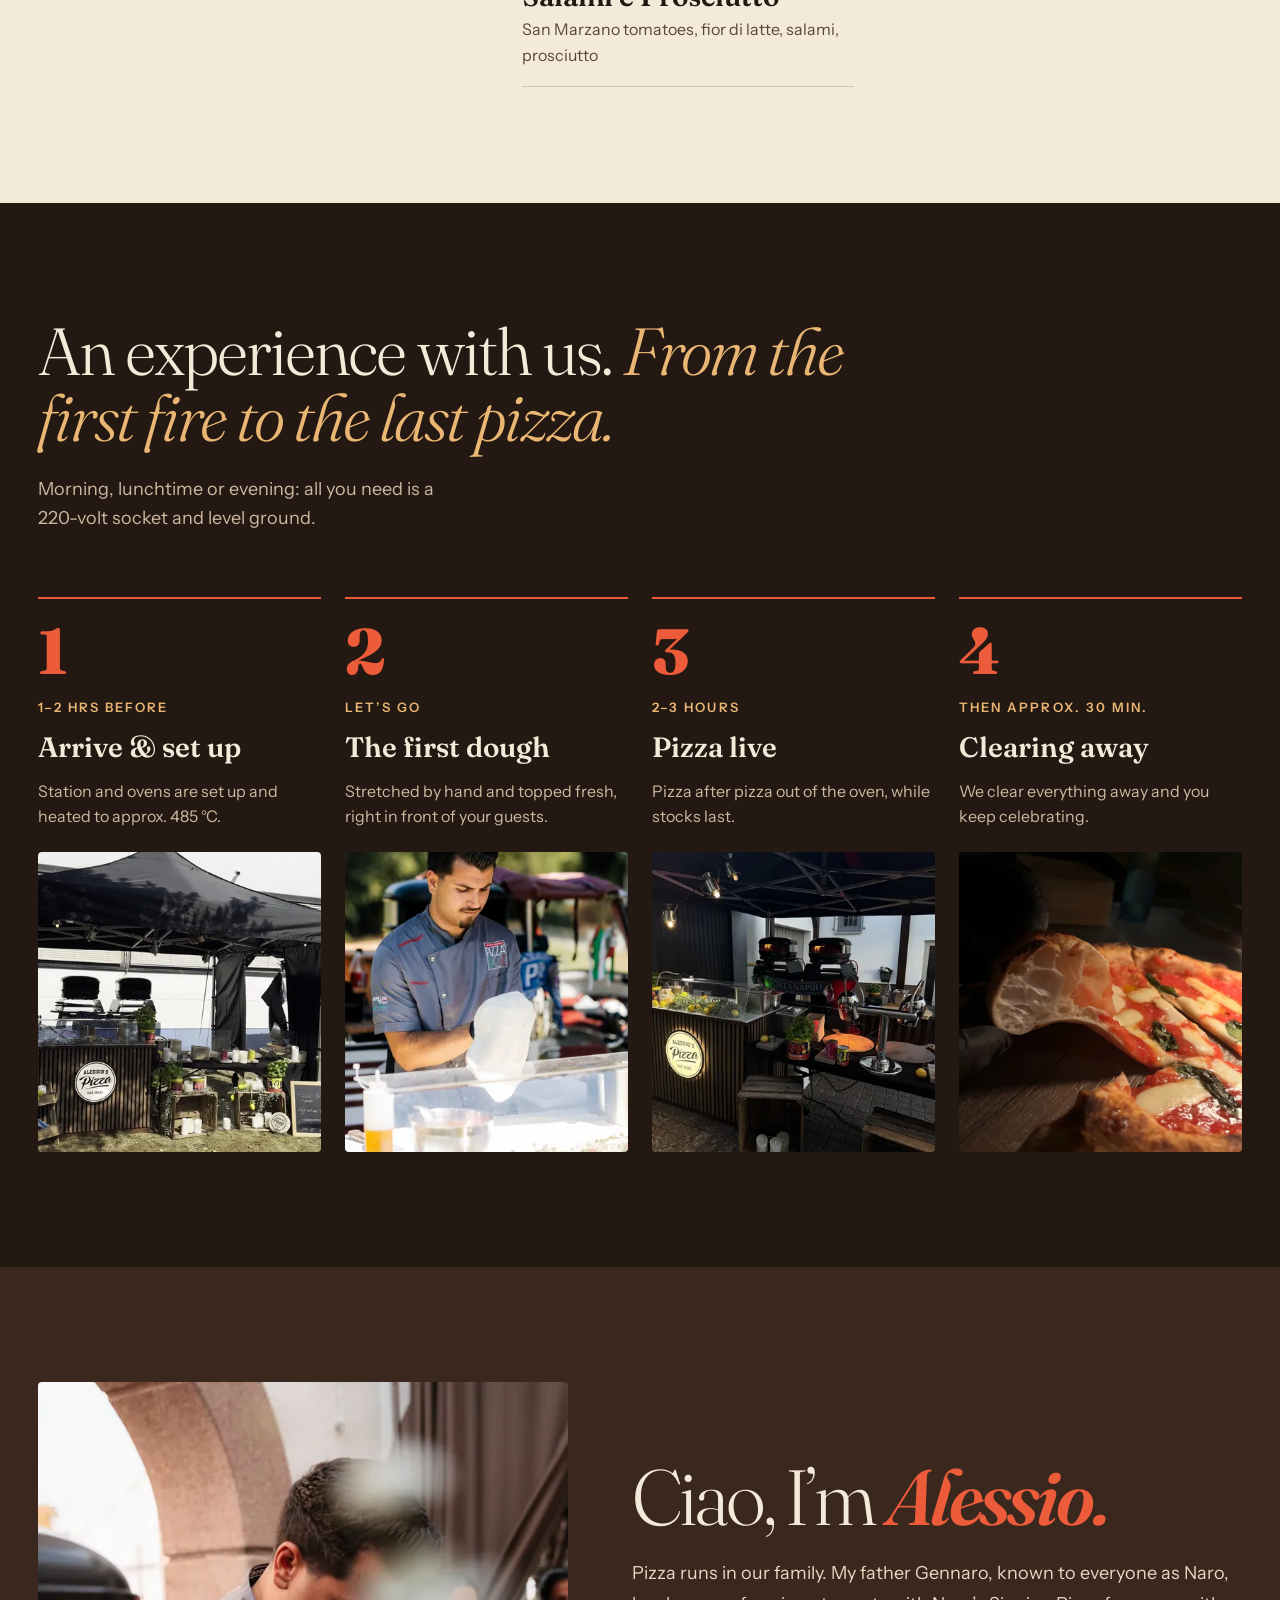
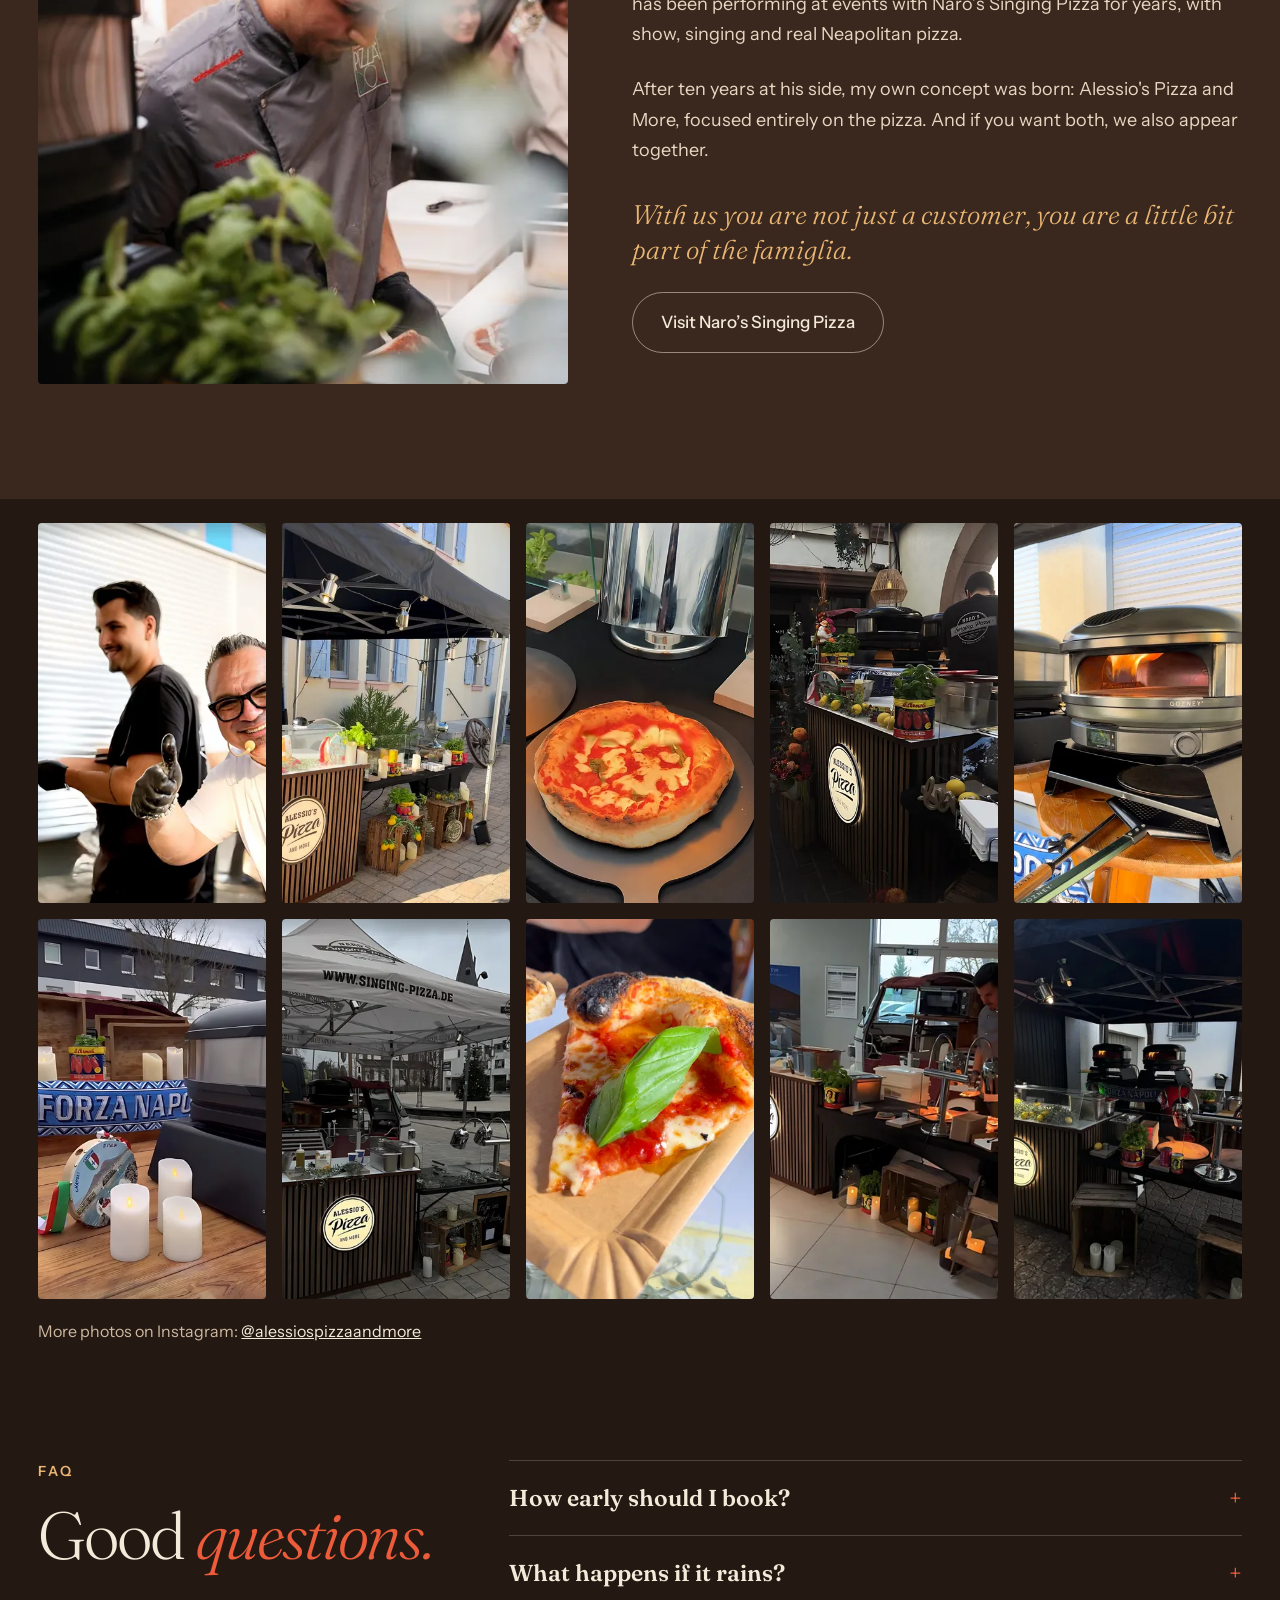
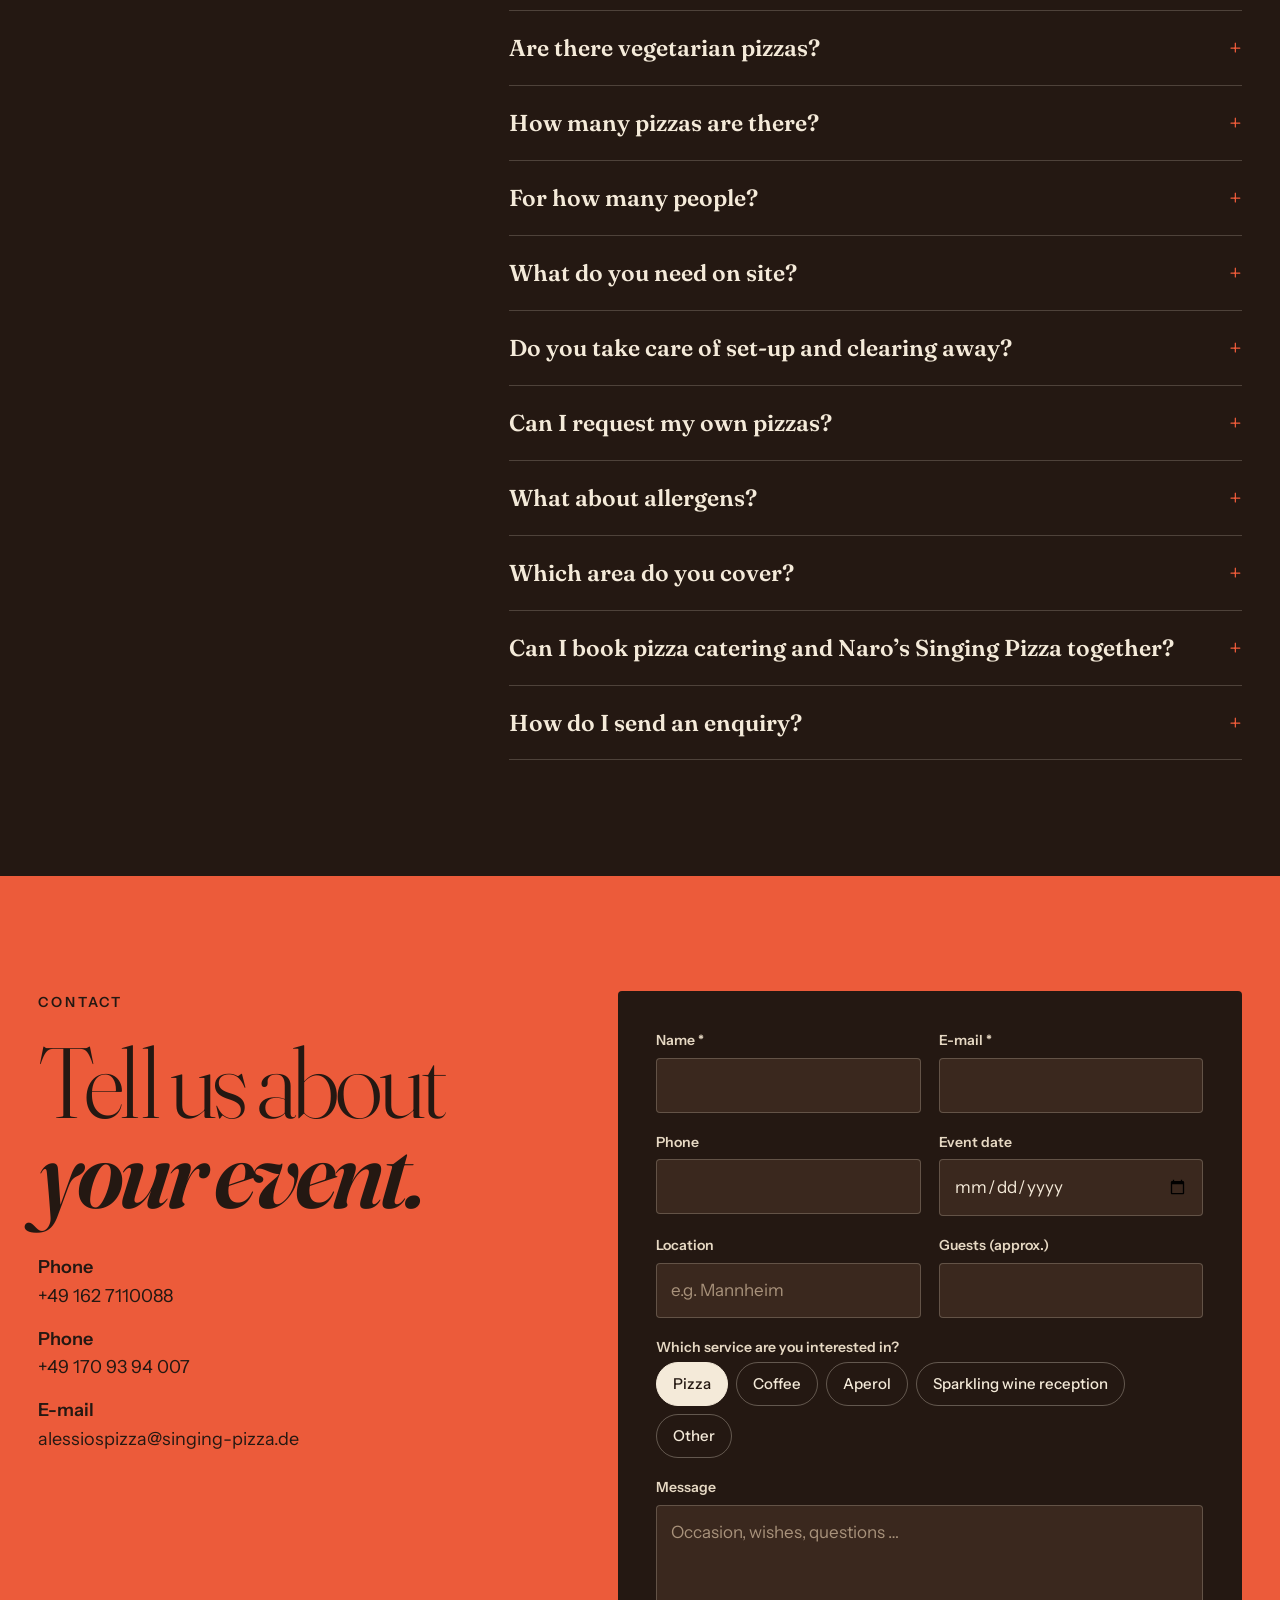
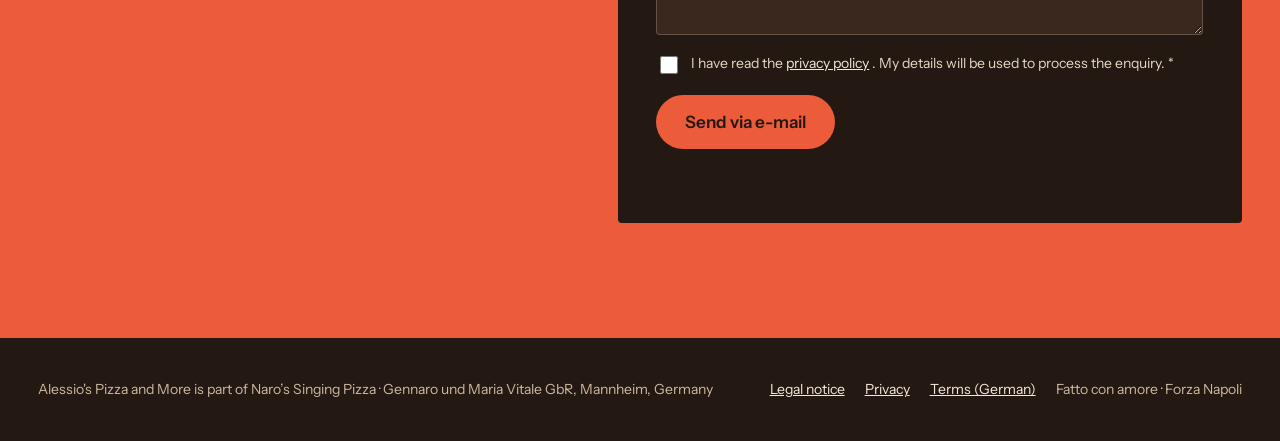
==== commit 92f881a8: "Handy-Menü repariert und Kopfzeile auf schmalen Handys - backdrop-filter vom Header auf ein Pseudo-E" ====
--- a/en/index.html
+++ b/en/index.html
@@ -114,8 +114,8 @@
 <link rel="preload" as="image" href="../assets/media/pizza-hero.jpg" imagesrcset="../assets/media/pizza-hero-400.webp 400w, ../assets/media/pizza-hero-640.webp 640w, ../assets/media/pizza-hero-800.webp 800w, ../assets/media/pizza-hero-1200.webp 1200w, ../assets/media/pizza-hero-1600.webp 1600w, ../assets/media/pizza-hero-2000.webp 2000w" imagesizes="(min-width: 1300px) 100vw, 1300px" fetchpriority="high">
 <link rel="preload" as="font" type="font/woff2" href="../assets/fonts/Fraunces-39ce2001.woff2" crossorigin>
 <link rel="preload" as="font" type="font/woff2" href="../assets/fonts/InstrumentSans-046090ca.woff2" crossorigin>
-<link rel="stylesheet" href="../assets/css/fonts2.css?v=202611181326">
-<link rel="stylesheet" href="../assets/css/neu.css?v=202611181326">
+<link rel="stylesheet" href="../assets/css/fonts2.css?v=202611181641">
+<link rel="stylesheet" href="../assets/css/neu.css?v=202611181641">
 <!--faq-ld--><script type="application/ld+json">{"@context": "https://schema.org", "@type": "FAQPage", "mainEntity": [{"@type": "Question", "name": "How early should I book?", "acceptedAnswer": {"@type": "Answer", "text": "As early as possible, ideally as soon as your date is set. Weekends in the wedding and summer season in particular book up quickly. Still, feel free to ask at short notice, sometimes it works out."}}, {"@type": "Question", "name": "What happens if it rains?", "acceptedAnswer": {"@type": "Answer", "text": "Rain is no problem for us: we work under our tent or parasol and keep baking as normal. In a storm or thunderstorm we may have to pause briefly. And in severe weather where wind or lightning puts guests and team at risk, safety comes first. We then agree with you on site how to continue."}}, {"@type": "Question", "name": "Are there vegetarian pizzas?", "acceptedAnswer": {"@type": "Answer", "text": "Yes. Our Marinara with tomato sauce, olive oil and basil is even vegan. The Margherita and the Bianca also contain no meat or sausage."}}, {"@type": "Question", "name": "How many pizzas are there?", "acceptedAnswer": {"@type": "Answer", "text": "During your event we keep baking fresh pizzas while stocks last. We agree on the quantity with you beforehand based on your number of guests."}}, {"@type": "Question", "name": "For how many people?", "acceptedAnswer": {"@type": "Answer", "text": "We are flexible: there is no minimum and no maximum number of guests. Whether a small garden party or a large corporate event, just ask us."}}, {"@type": "Question", "name": "What do you need on site?", "acceptedAnswer": {"@type": "Answer", "text": "Just a 220-volt power socket and level ground. We bring ovens, counter, ingredients and equipment; otherwise we are completely self-sufficient."}}, {"@type": "Question", "name": "Do you take care of set-up and clearing away?", "acceptedAnswer": {"@type": "Answer", "text": "Yes. We set up before the event, bake live and clear everything away at the end. You don’t have to worry about a thing."}}, {"@type": "Question", "name": "Can I request my own pizzas?", "acceptedAnswer": {"@type": "Answer", "text": "Of course. The pizzas from our menu are included; custom pizzas are possible for an extra charge. Just ask us."}}, {"@type": "Question", "name": "What about allergens?", "acceptedAnswer": {"@type": "Answer", "text": "Information on allergens and additives is available on request and on site. Ideally, let us know in your enquiry what we should look out for."}}, {"@type": "Question", "name": "Which area do you cover?", "acceptedAnswer": {"@type": "Answer", "text": "We are based in Mannheim, but we travel with no limits. Wherever your event is, just ask and we will find a solution."}}, {"@type": "Question", "name": "Can I book pizza catering and Naro’s Singing Pizza together?", "acceptedAnswer": {"@type": "Answer", "text": "Yes, my father and I also appear together. I make sure all guests are well fed, and Naro brings the atmosphere with music and pizza."}}, {"@type": "Question", "name": "How do I send an enquiry?", "acceptedAnswer": {"@type": "Answer", "text": "Simply use the form below: enter date, location and approximate number of guests and send it by e-mail. You will receive a personal, no-obligation quote from us."}}]}</script><!--/faq-ld-->
 </head>
 <body>
@@ -126,8 +126,8 @@
     <a class="marke" href="#top" aria-label="Alessio's Pizza and More – home">
       <img src="../assets/img/logo-hell.png" srcset="../assets/img/logo-hell-64.webp 1x, ../assets/img/logo-hell-128.webp 2x, ../assets/img/logo-hell-192.webp 3x" alt="" width="64" height="64">
       <span class="marke-txt">
-        <span class="marke-name">Alessio's Pizza and More</span>
-        <span class="marke-sub">part of Naro’s Singing Pizza</span>
+        <span class="marke-name">Alessio's Pizza and&nbsp;More</span>
+        <span class="marke-sub">part of Naro’s Singing Pizza</span>
       </span>
     </a>
     <nav class="navi" aria-label="Main menu">
@@ -427,6 +427,6 @@
   <nav aria-label="Legal"><a href="../impressum.html">Legal notice</a><a href="../datenschutz.html">Privacy</a><a href="../agb.html">Terms (German)</a><span>Fatto con amore · Forza Napoli</span></nav>
 </footer>
 
-<script defer src="../assets/js/main.js?v=202611181326"></script>
+<script defer src="../assets/js/main.js?v=202611181641"></script>
 </body>
 </html>
--- a/assets/css/neu.css
+++ b/assets/css/neu.css
@@ -45,7 +45,10 @@
 .rund { border-radius: 4px; object-fit: cover; width: 100%; }
 
 /* Kopfzeile */
-.kopf { position: sticky; top: 0; z-index: 50; background: rgba(36, 24, 18, .96); backdrop-filter: blur(8px); border-bottom: 1px solid rgba(244, 234, 217, .14); }
+.kopf { position: sticky; top: 0; z-index: 50; }
+/* Hintergrund + Unschärfe auf einem Pseudo-Element: backdrop-filter direkt am Header
+   würde das fest positionierte Handy-Menü in die Kopfzeile einsperren */
+.kopf::before { content: ""; position: absolute; inset: 0; z-index: -1; background: rgba(36, 24, 18, .96); border-bottom: 1px solid #4a3d33; -webkit-backdrop-filter: blur(8px); backdrop-filter: blur(8px); }
 .kopf-in { display: flex; align-items: center; justify-content: space-between; gap: 16px; padding: 14px var(--gut); }
 .marke { display: flex; align-items: center; gap: 14px; text-decoration: none; color: var(--cream); min-width: 0; }
 .marke:hover { color: var(--cream); }
@@ -72,7 +75,7 @@
 .mobil-menue[open] .burger-linien { background: transparent; }
 .mobil-menue[open] .burger-linien::before { transform: translateY(6px) rotate(45deg); }
 .mobil-menue[open] .burger-linien::after { transform: translateY(-6px) rotate(-45deg); }
-.mobil-panel { position: fixed; left: 0; right: 0; top: 93px; bottom: 0; background: var(--esp); padding: 24px var(--gut) 40px; display: flex; flex-direction: column; gap: 4px; overflow-y: auto; border-top: 1px solid var(--line); }
+.mobil-panel { position: fixed; left: 0; right: 0; top: var(--kopf-h, 93px); bottom: 0; overscroll-behavior: contain; background: var(--esp); padding: 24px var(--gut) 40px; display: flex; flex-direction: column; gap: 4px; overflow-y: auto; border-top: 1px solid var(--line); }
 .mobil-panel a { font-family: var(--serif); font-size: 34px; font-weight: 300; text-decoration: none; padding: 10px 0; border-bottom: 1px solid var(--line); }
 .mobil-panel .sprachen { margin-top: 20px; font-size: 16px; }
 .mobil-panel .sprachen a { font-family: var(--sans); font-size: 16px; border: 0; padding: 10px 14px; }
@@ -273,7 +276,15 @@
   .marke-name { font-size: 17px; }
   .marke-sub { font-size: 11.5px; }
   .kopf-in { gap: 8px; }
-  .mobil-panel { top: 79px; }
+  .mobil-panel { top: var(--kopf-h, 79px); }
+}
+@media (max-width: 400px) {
+  /* schmale Handys: Name und Zusatz dürfen umbrechen statt unter die Knöpfe zu laufen */
+  .marke img { width: 44px; height: 44px; }
+  .marke { gap: 8px; }
+  .marke-name { white-space: normal; font-size: 16px; line-height: 1.12; }
+  .marke-sub { white-space: normal; font-size: 11px; line-height: 1.25; }
+  .kopf-rechts { gap: 6px; }
 }
 @media (prefers-reduced-motion: reduce) {
   html { scroll-behavior: auto; }
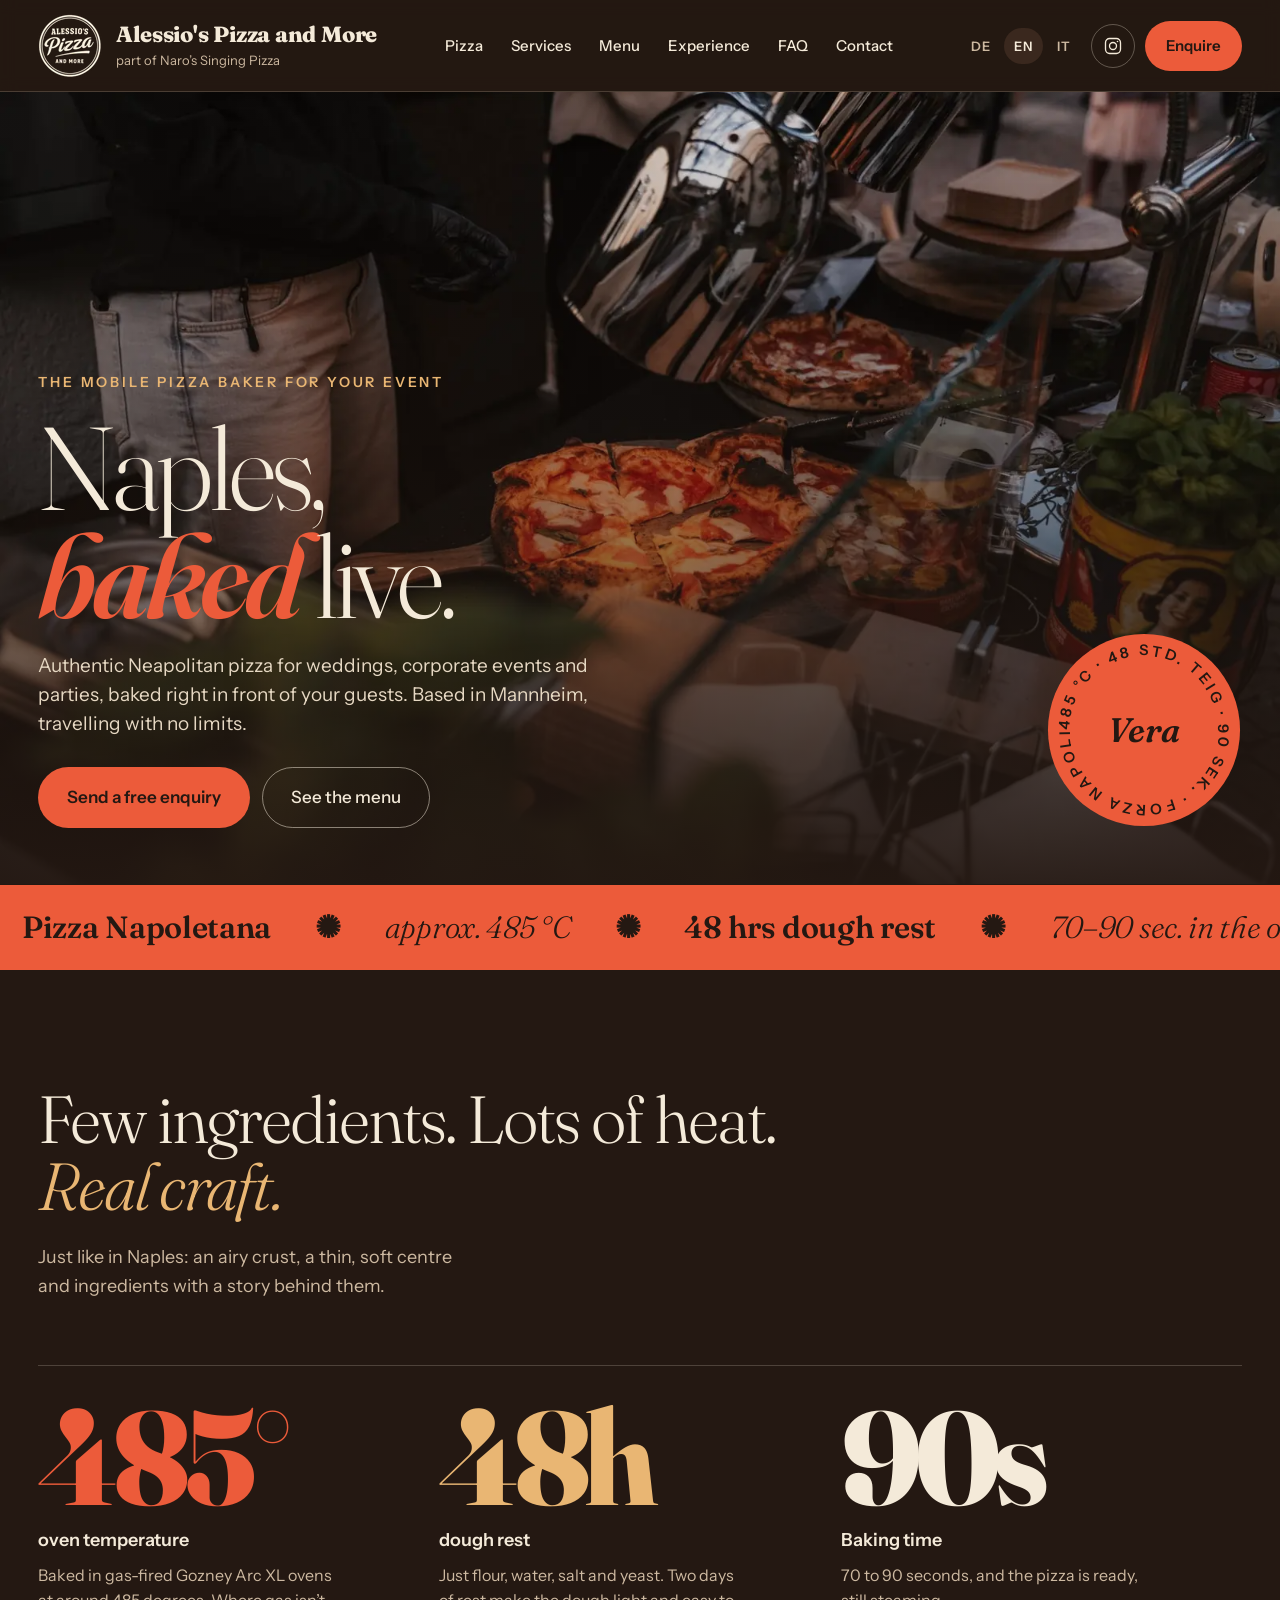
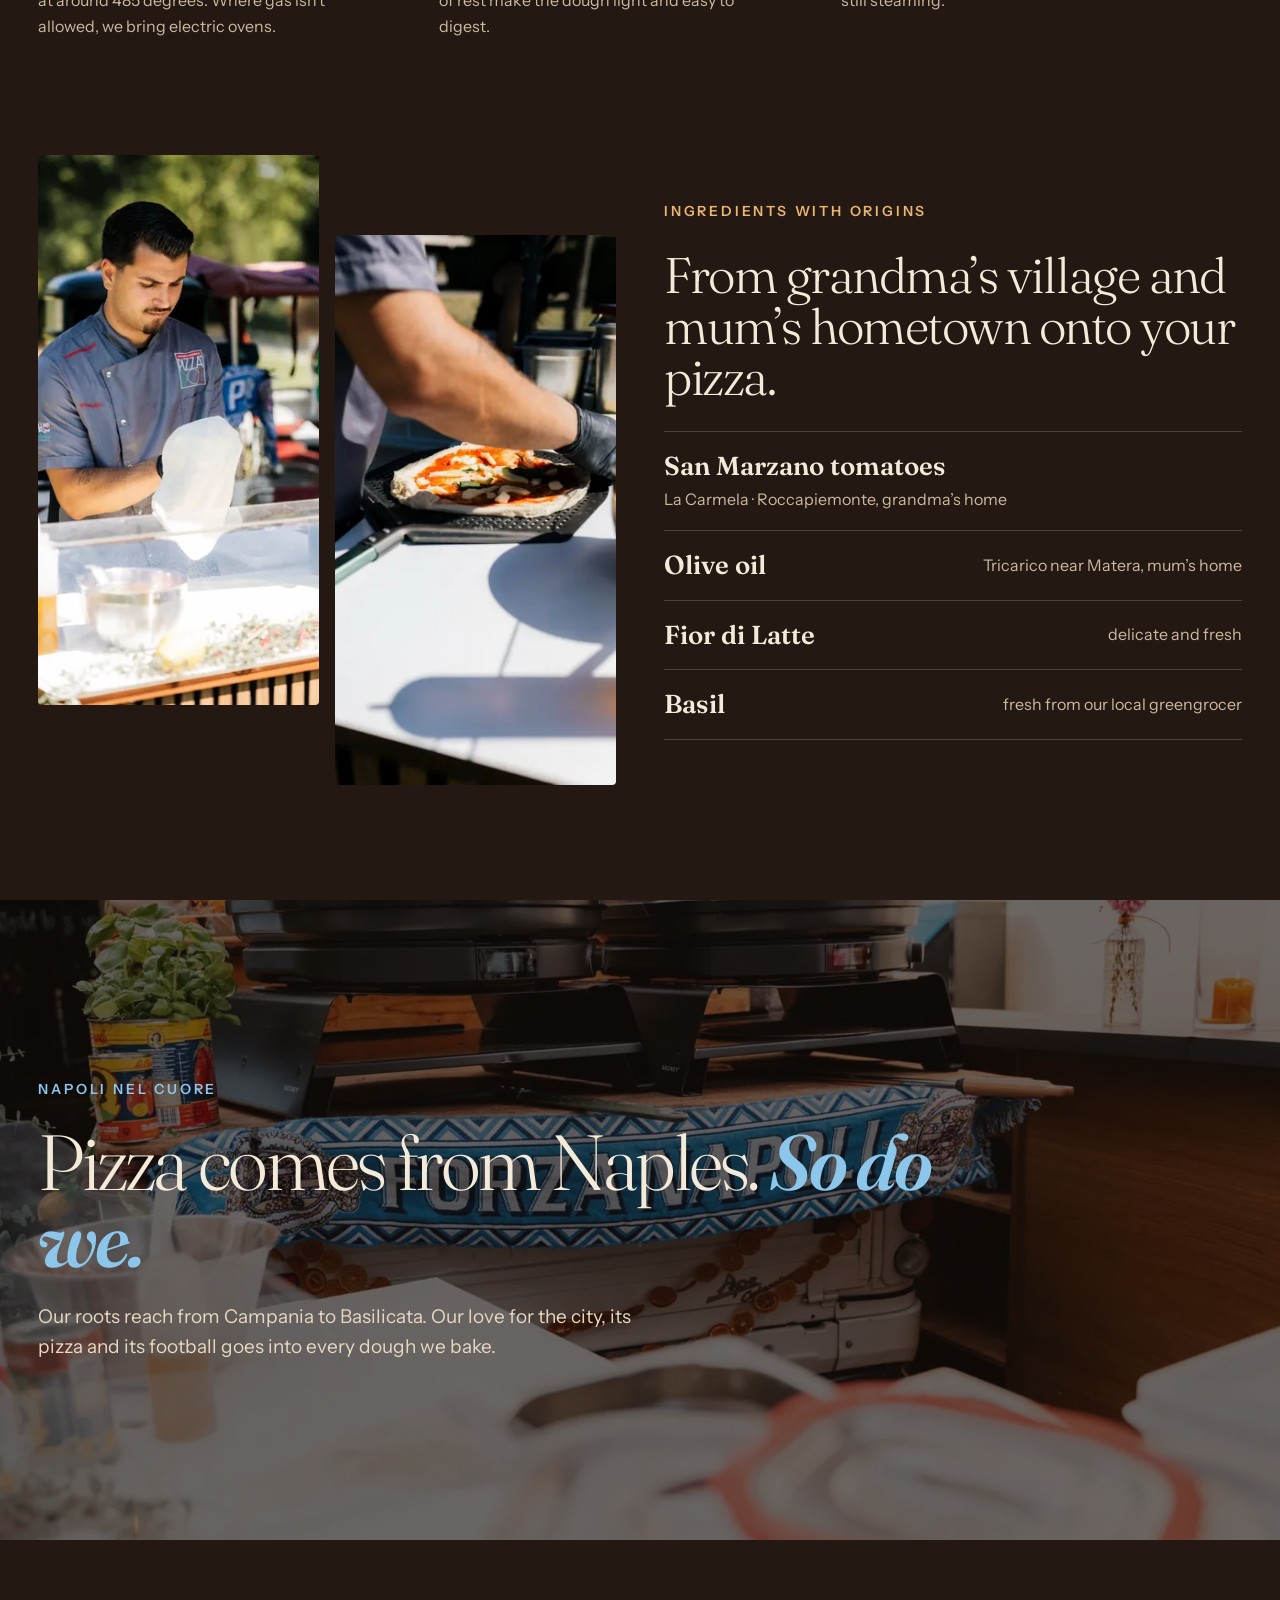
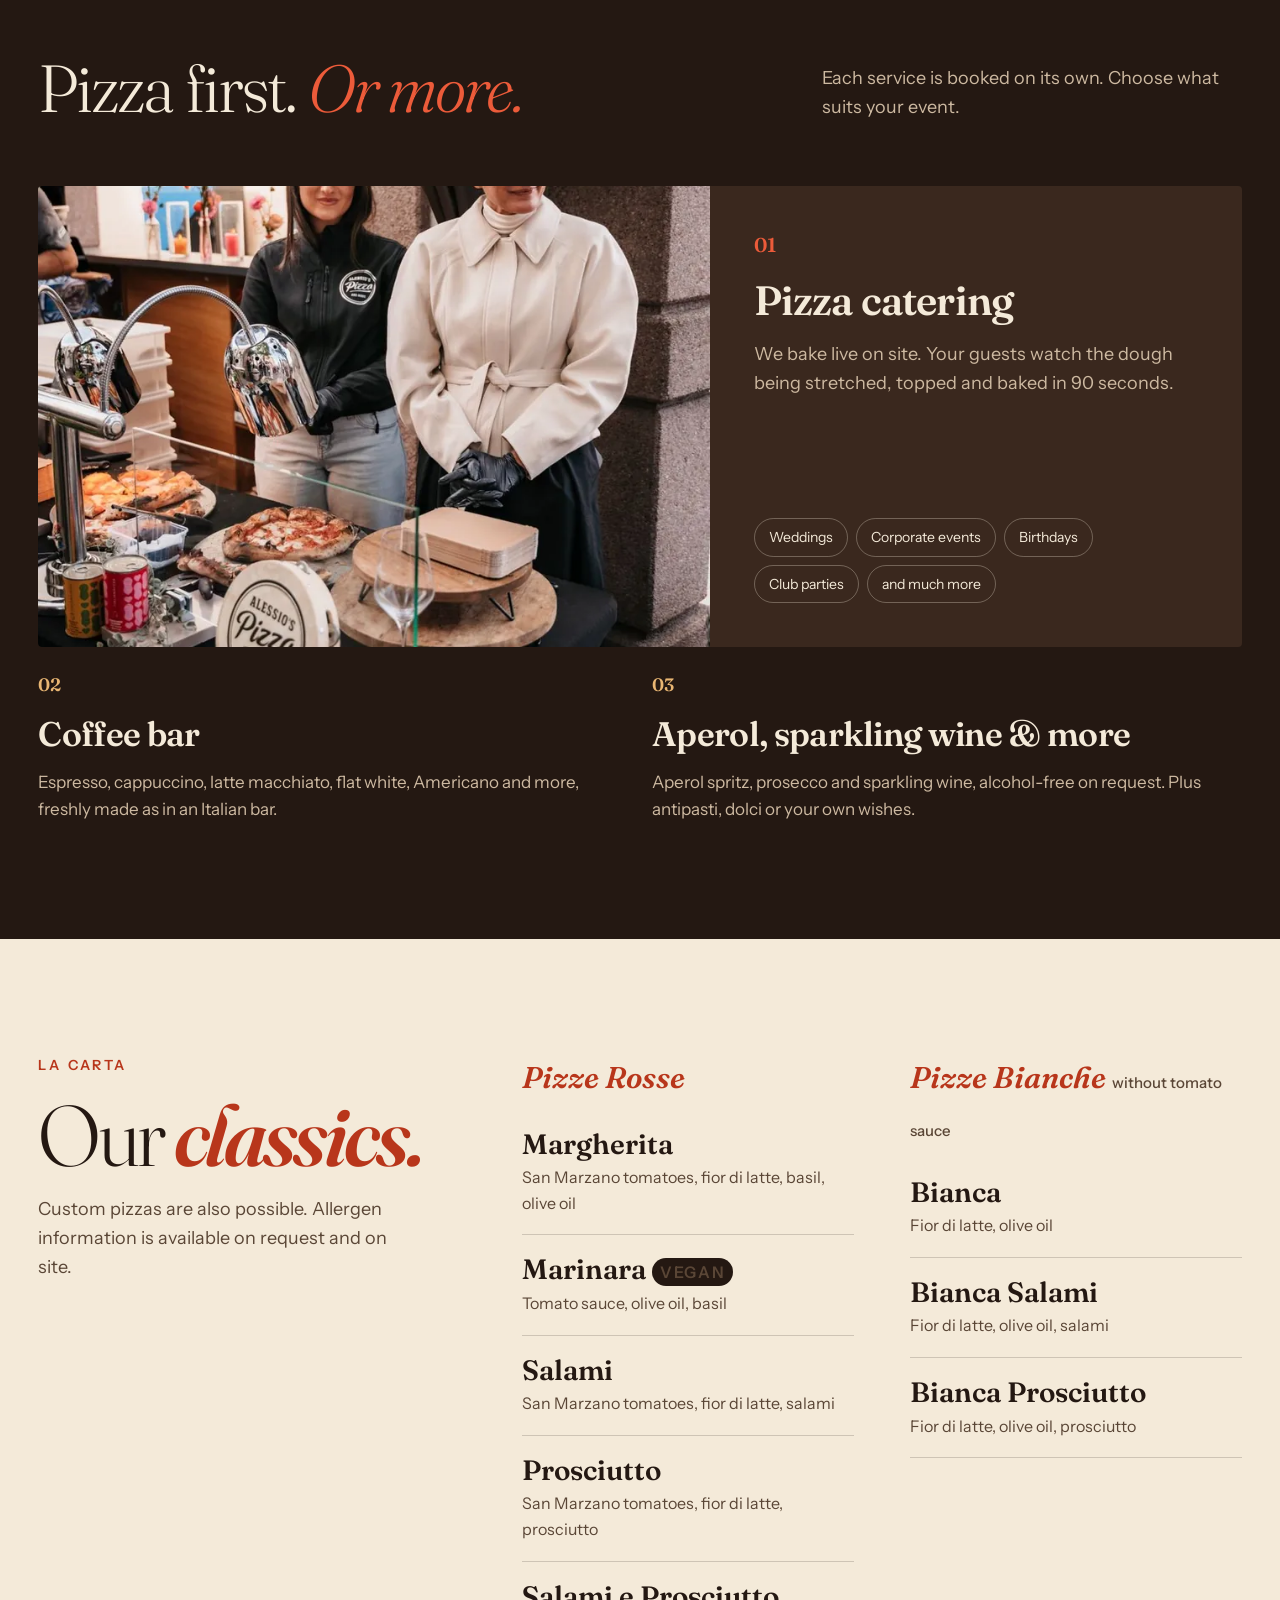
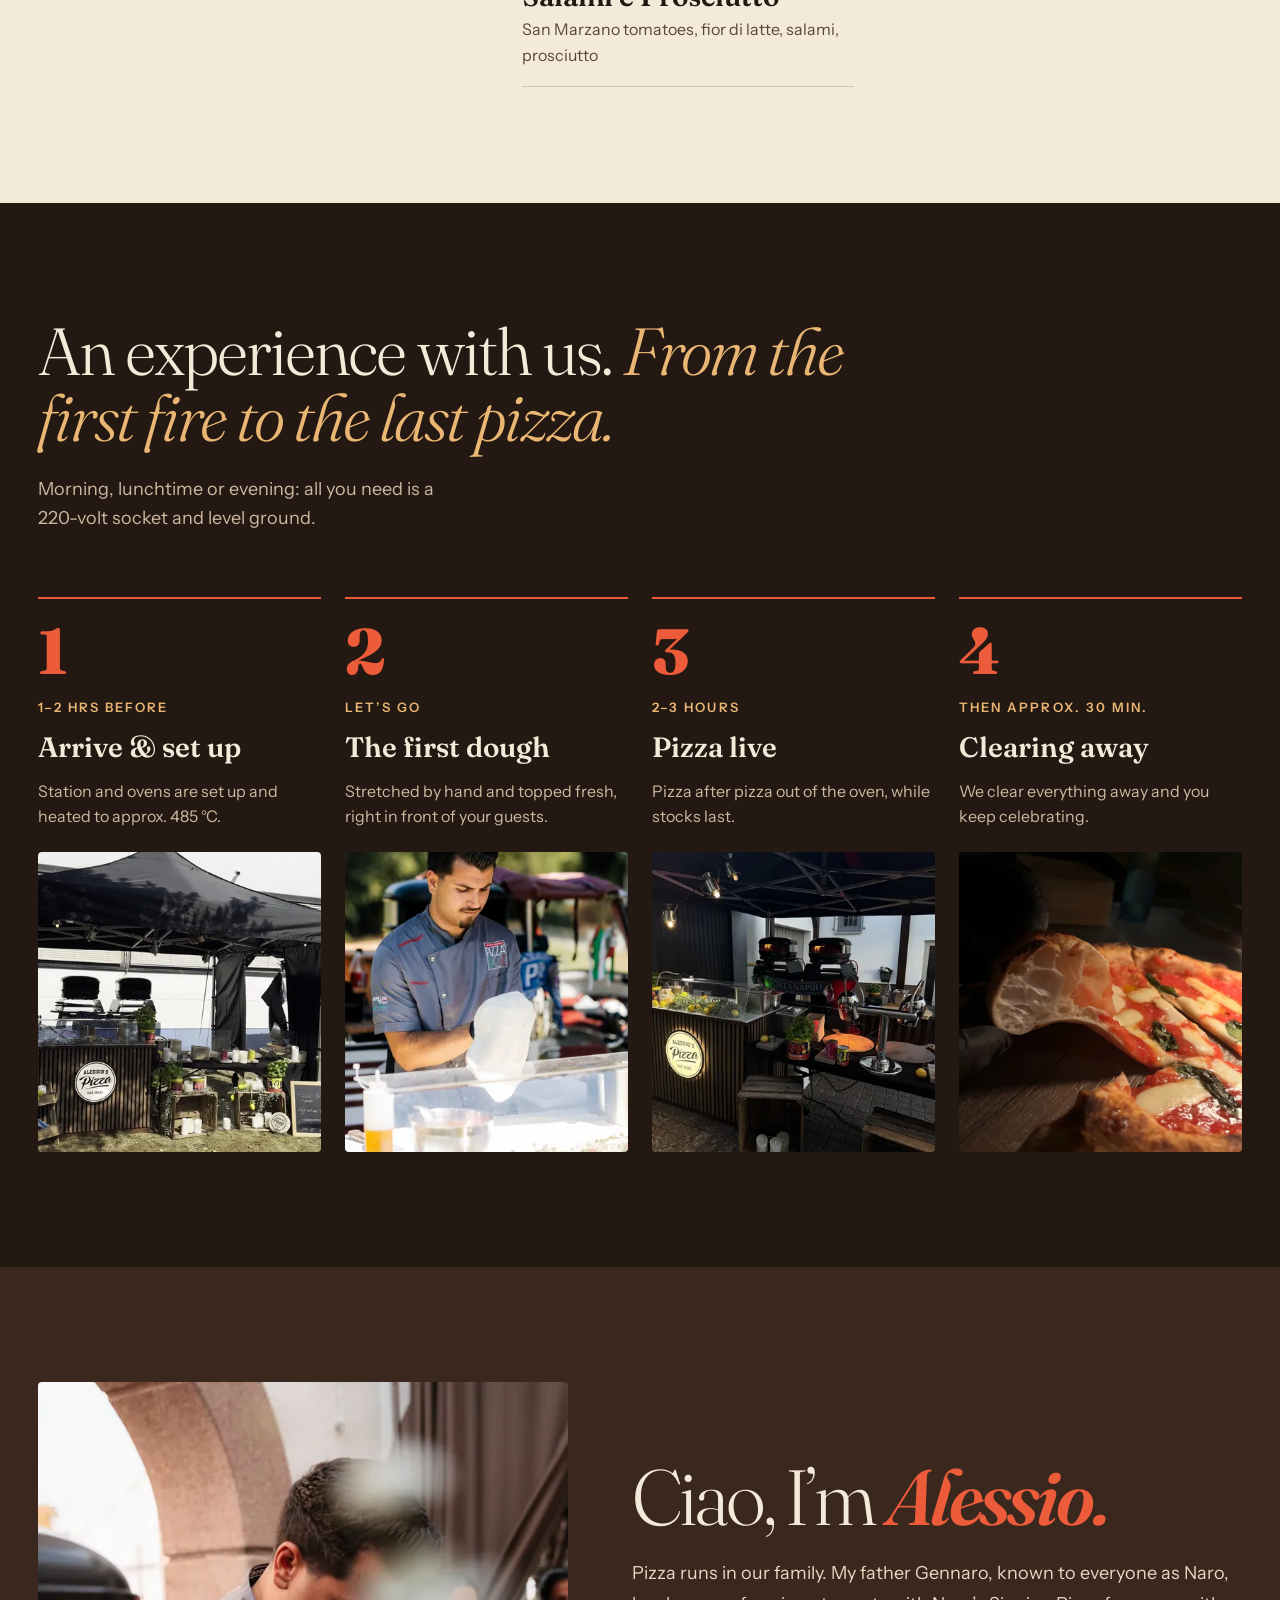
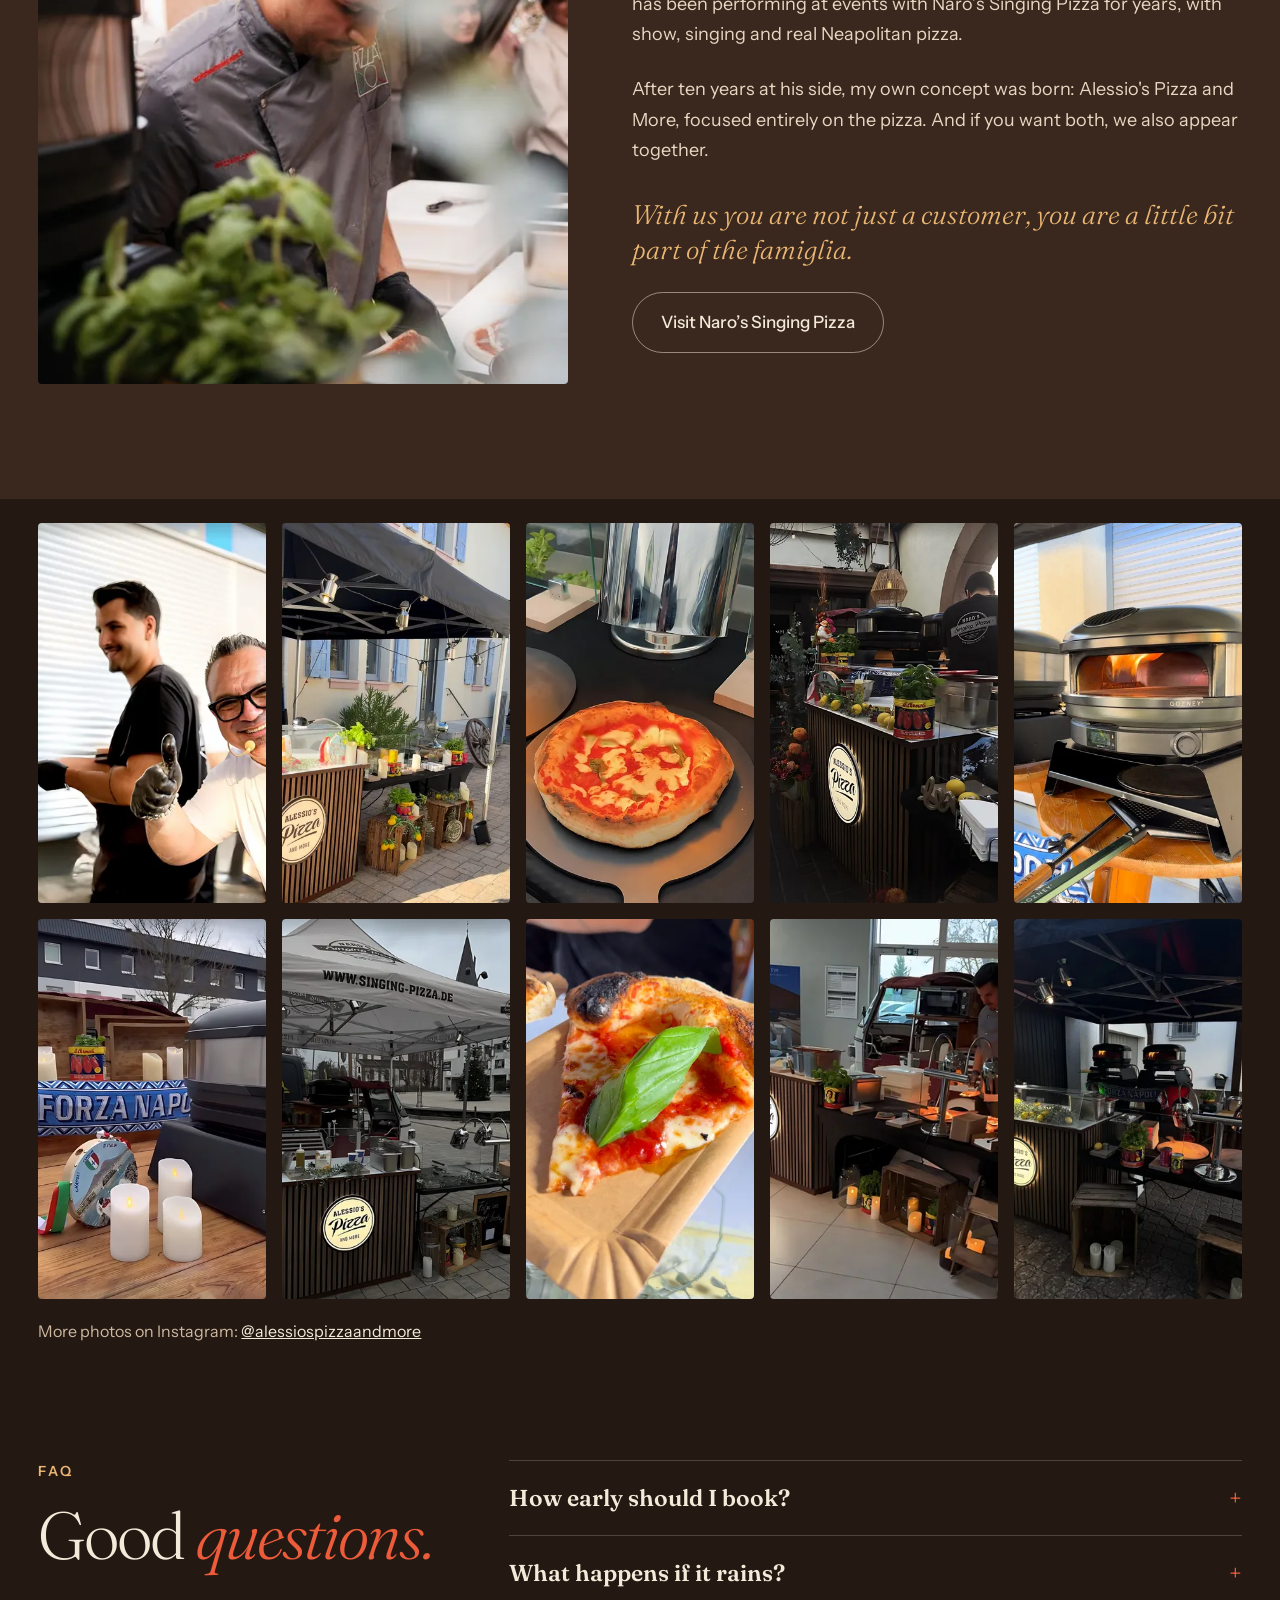
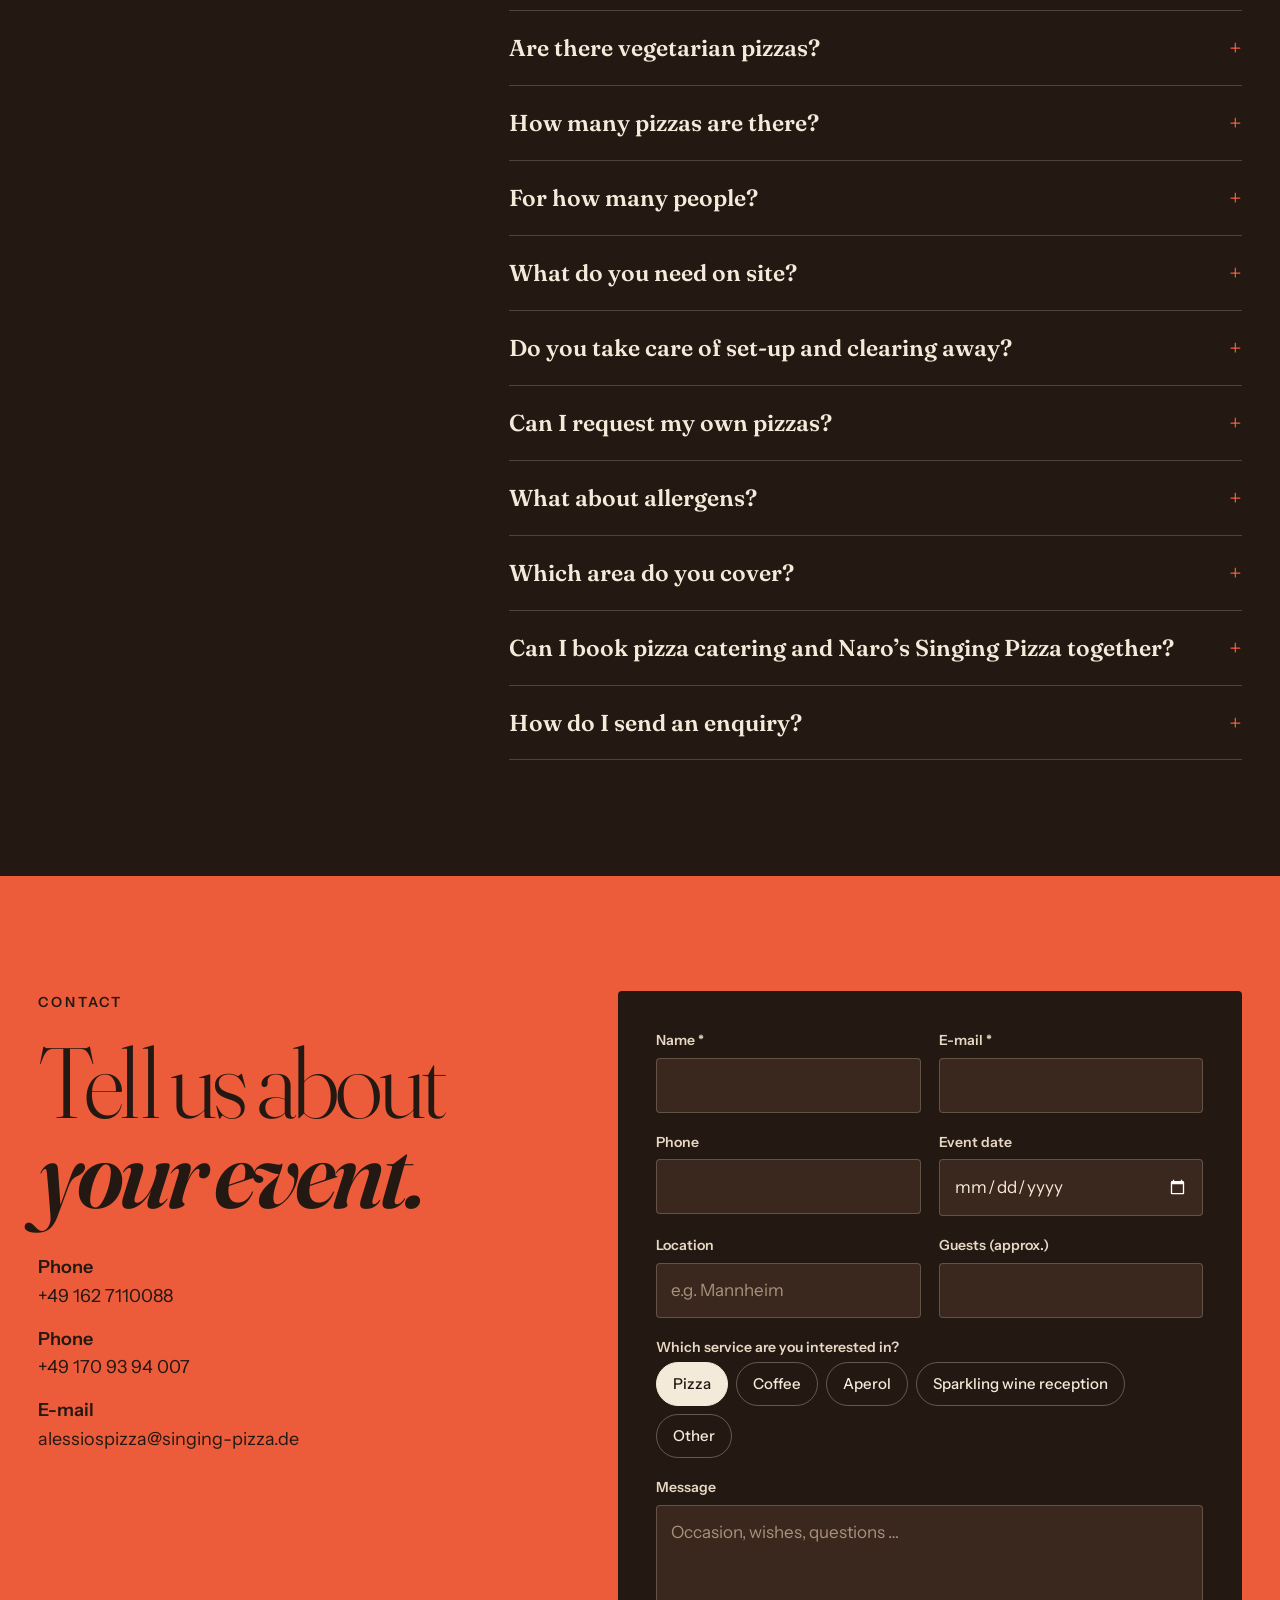
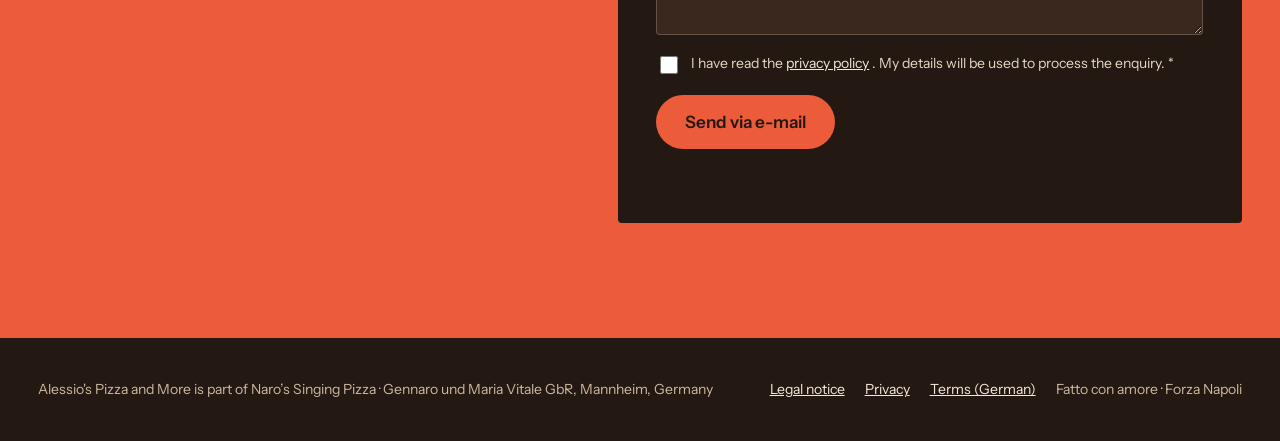
==== commit 36b560f9: "Anfrageformular: Datumsfeld auf iPhone gleich breit und linksbündig, Autofill im dunklen Design Co-A" ====
--- a/en/index.html
+++ b/en/index.html
@@ -114,8 +114,8 @@
 <link rel="preload" as="image" href="../assets/media/pizza-hero.jpg" imagesrcset="../assets/media/pizza-hero-400.webp 400w, ../assets/media/pizza-hero-640.webp 640w, ../assets/media/pizza-hero-800.webp 800w, ../assets/media/pizza-hero-1200.webp 1200w, ../assets/media/pizza-hero-1600.webp 1600w, ../assets/media/pizza-hero-2000.webp 2000w" imagesizes="(min-width: 1300px) 100vw, 1300px" fetchpriority="high">
 <link rel="preload" as="font" type="font/woff2" href="../assets/fonts/Fraunces-39ce2001.woff2" crossorigin>
 <link rel="preload" as="font" type="font/woff2" href="../assets/fonts/InstrumentSans-046090ca.woff2" crossorigin>
-<link rel="stylesheet" href="../assets/css/fonts2.css?v=202611181641">
-<link rel="stylesheet" href="../assets/css/neu.css?v=202611181641">
+<link rel="stylesheet" href="../assets/css/fonts2.css?v=202611181654">
+<link rel="stylesheet" href="../assets/css/neu.css?v=202611181654">
 <!--faq-ld--><script type="application/ld+json">{"@context": "https://schema.org", "@type": "FAQPage", "mainEntity": [{"@type": "Question", "name": "How early should I book?", "acceptedAnswer": {"@type": "Answer", "text": "As early as possible, ideally as soon as your date is set. Weekends in the wedding and summer season in particular book up quickly. Still, feel free to ask at short notice, sometimes it works out."}}, {"@type": "Question", "name": "What happens if it rains?", "acceptedAnswer": {"@type": "Answer", "text": "Rain is no problem for us: we work under our tent or parasol and keep baking as normal. In a storm or thunderstorm we may have to pause briefly. And in severe weather where wind or lightning puts guests and team at risk, safety comes first. We then agree with you on site how to continue."}}, {"@type": "Question", "name": "Are there vegetarian pizzas?", "acceptedAnswer": {"@type": "Answer", "text": "Yes. Our Marinara with tomato sauce, olive oil and basil is even vegan. The Margherita and the Bianca also contain no meat or sausage."}}, {"@type": "Question", "name": "How many pizzas are there?", "acceptedAnswer": {"@type": "Answer", "text": "During your event we keep baking fresh pizzas while stocks last. We agree on the quantity with you beforehand based on your number of guests."}}, {"@type": "Question", "name": "For how many people?", "acceptedAnswer": {"@type": "Answer", "text": "We are flexible: there is no minimum and no maximum number of guests. Whether a small garden party or a large corporate event, just ask us."}}, {"@type": "Question", "name": "What do you need on site?", "acceptedAnswer": {"@type": "Answer", "text": "Just a 220-volt power socket and level ground. We bring ovens, counter, ingredients and equipment; otherwise we are completely self-sufficient."}}, {"@type": "Question", "name": "Do you take care of set-up and clearing away?", "acceptedAnswer": {"@type": "Answer", "text": "Yes. We set up before the event, bake live and clear everything away at the end. You don’t have to worry about a thing."}}, {"@type": "Question", "name": "Can I request my own pizzas?", "acceptedAnswer": {"@type": "Answer", "text": "Of course. The pizzas from our menu are included; custom pizzas are possible for an extra charge. Just ask us."}}, {"@type": "Question", "name": "What about allergens?", "acceptedAnswer": {"@type": "Answer", "text": "Information on allergens and additives is available on request and on site. Ideally, let us know in your enquiry what we should look out for."}}, {"@type": "Question", "name": "Which area do you cover?", "acceptedAnswer": {"@type": "Answer", "text": "We are based in Mannheim, but we travel with no limits. Wherever your event is, just ask and we will find a solution."}}, {"@type": "Question", "name": "Can I book pizza catering and Naro’s Singing Pizza together?", "acceptedAnswer": {"@type": "Answer", "text": "Yes, my father and I also appear together. I make sure all guests are well fed, and Naro brings the atmosphere with music and pizza."}}, {"@type": "Question", "name": "How do I send an enquiry?", "acceptedAnswer": {"@type": "Answer", "text": "Simply use the form below: enter date, location and approximate number of guests and send it by e-mail. You will receive a personal, no-obligation quote from us."}}]}</script><!--/faq-ld-->
 </head>
 <body>
@@ -427,6 +427,6 @@
   <nav aria-label="Legal"><a href="../impressum.html">Legal notice</a><a href="../datenschutz.html">Privacy</a><a href="../agb.html">Terms (German)</a><span>Fatto con amore · Forza Napoli</span></nav>
 </footer>
 
-<script defer src="../assets/js/main.js?v=202611181641"></script>
+<script defer src="../assets/js/main.js?v=202611181654"></script>
 </body>
 </html>
--- a/assets/css/neu.css
+++ b/assets/css/neu.css
@@ -226,6 +226,16 @@
 .feld input::placeholder, .feld textarea::placeholder { color: #a8927b; }
 .feld input:focus, .feld textarea:focus { outline: 2px solid var(--gold); outline-offset: 1px; border-color: transparent; }
 .feld textarea { min-height: 130px; resize: vertical; }
+/* iPhone/Safari: Datumsfeld sonst breiter als die anderen Felder und zentriert */
+.feld input[type="date"] { -webkit-appearance: none; appearance: none; display: block; min-width: 0; max-width: 100%; min-height: calc(17px * 1.6 + 28px); line-height: 1.6; text-align: left; color-scheme: dark; }
+.feld input[type="date"]::-webkit-date-and-time-value { text-align: left; margin: 0; }
+.feld input[type="date"]::-webkit-datetime-edit { padding: 0; }
+/* Automatisch ausgefüllte Felder (Name, Ort …) im dunklen Design statt hellblau */
+.feld input:-webkit-autofill, .feld input:-webkit-autofill:hover, .feld input:-webkit-autofill:focus, .feld textarea:-webkit-autofill {
+  -webkit-text-fill-color: var(--cream); caret-color: var(--cream);
+  -webkit-box-shadow: 0 0 0 1000px var(--mar) inset; box-shadow: 0 0 0 1000px var(--mar) inset;
+  transition: background-color 600000s 0s, color 600000s 0s; }
+.feld input:autofill { background: var(--mar); color: var(--cream); }
 fieldset.feld { border: 0; margin: 0; padding: 0; }
 .auswahl { display: flex; flex-wrap: wrap; gap: 8px; margin-top: 4px; }
 .auswahl label { position: relative; }
